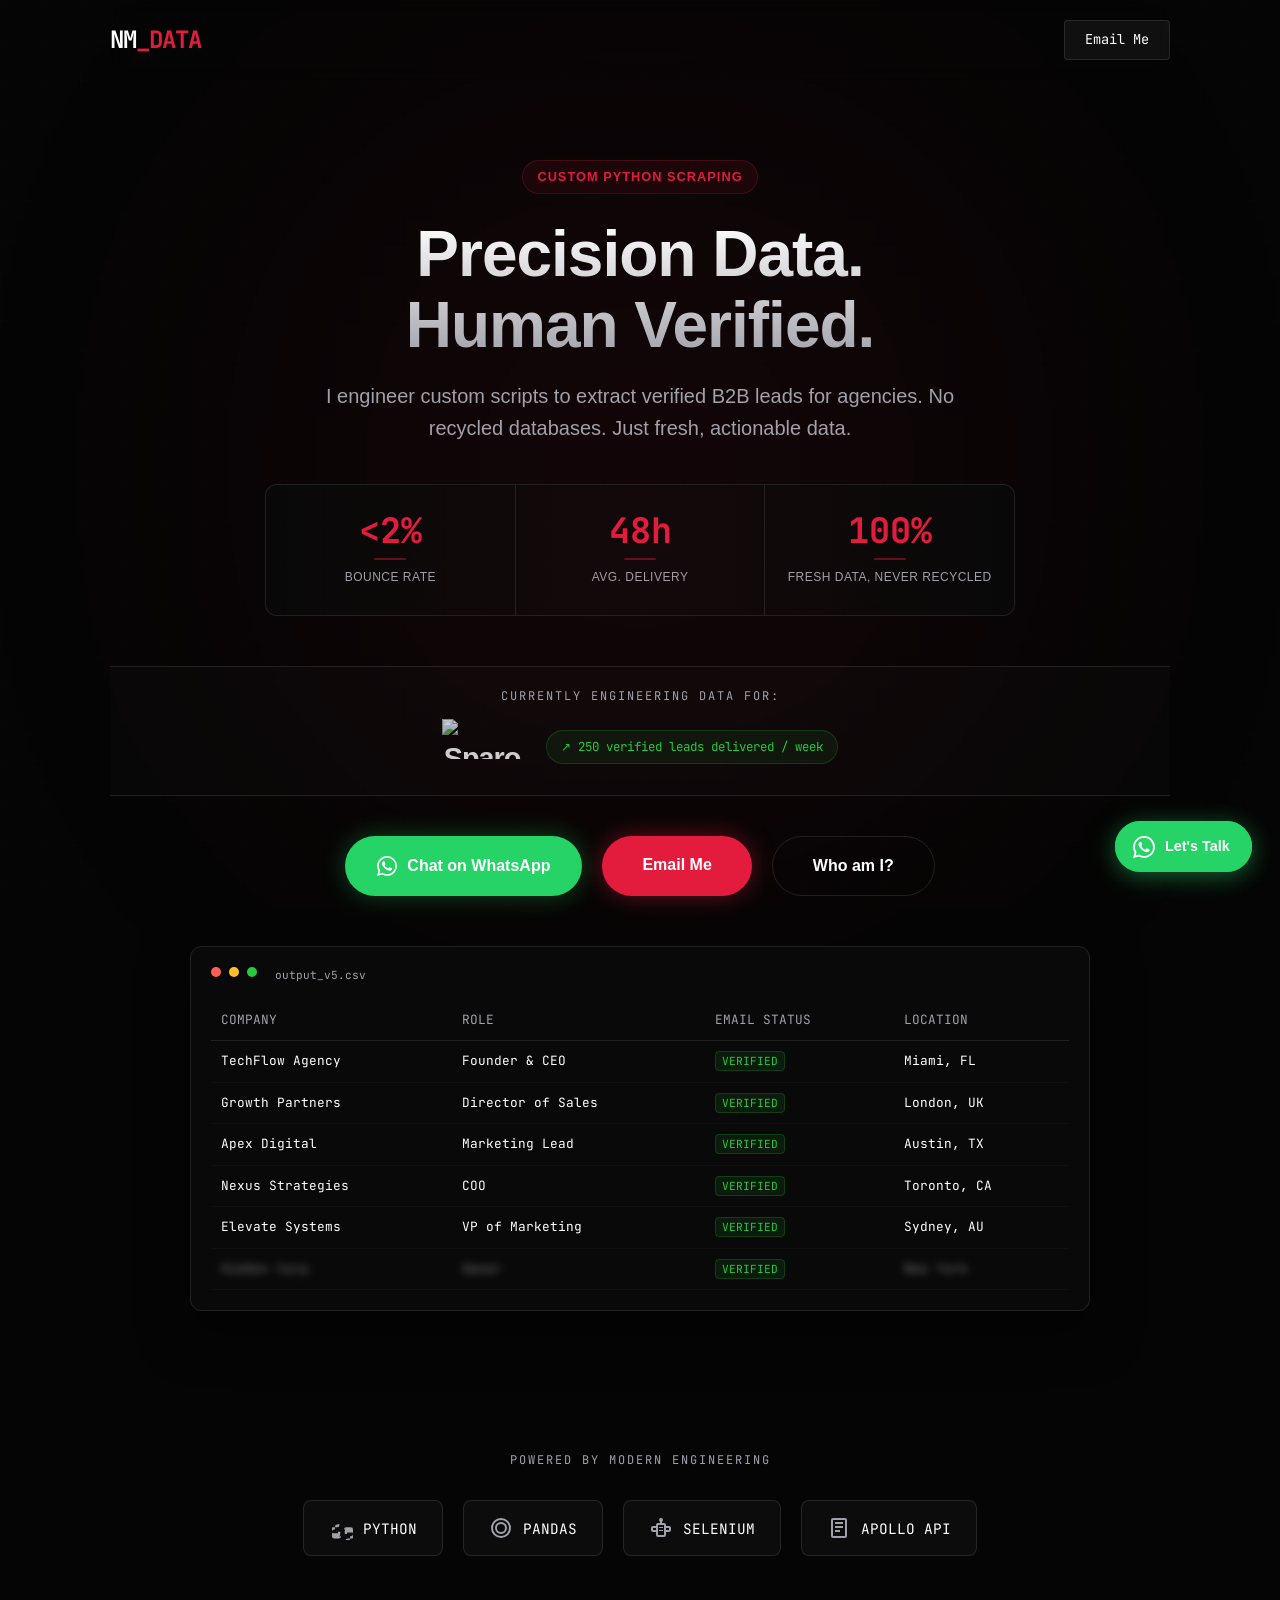
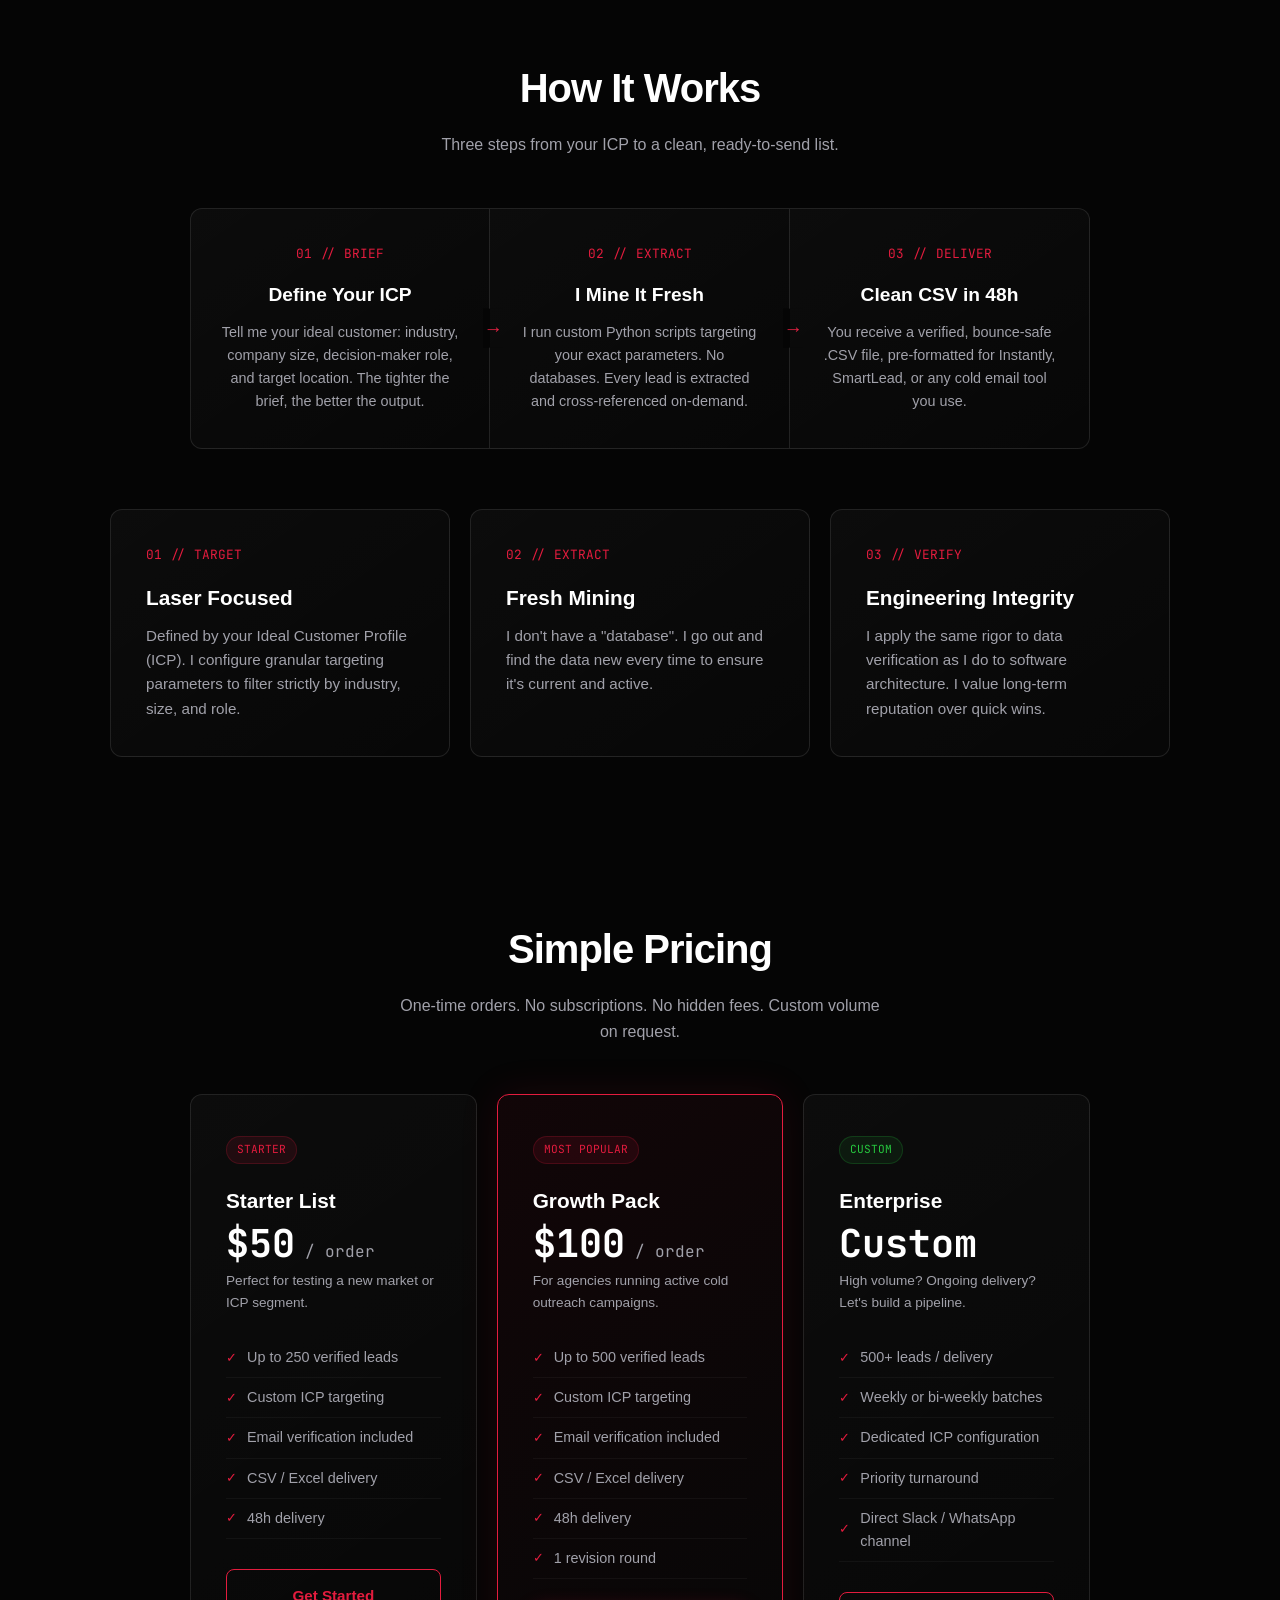
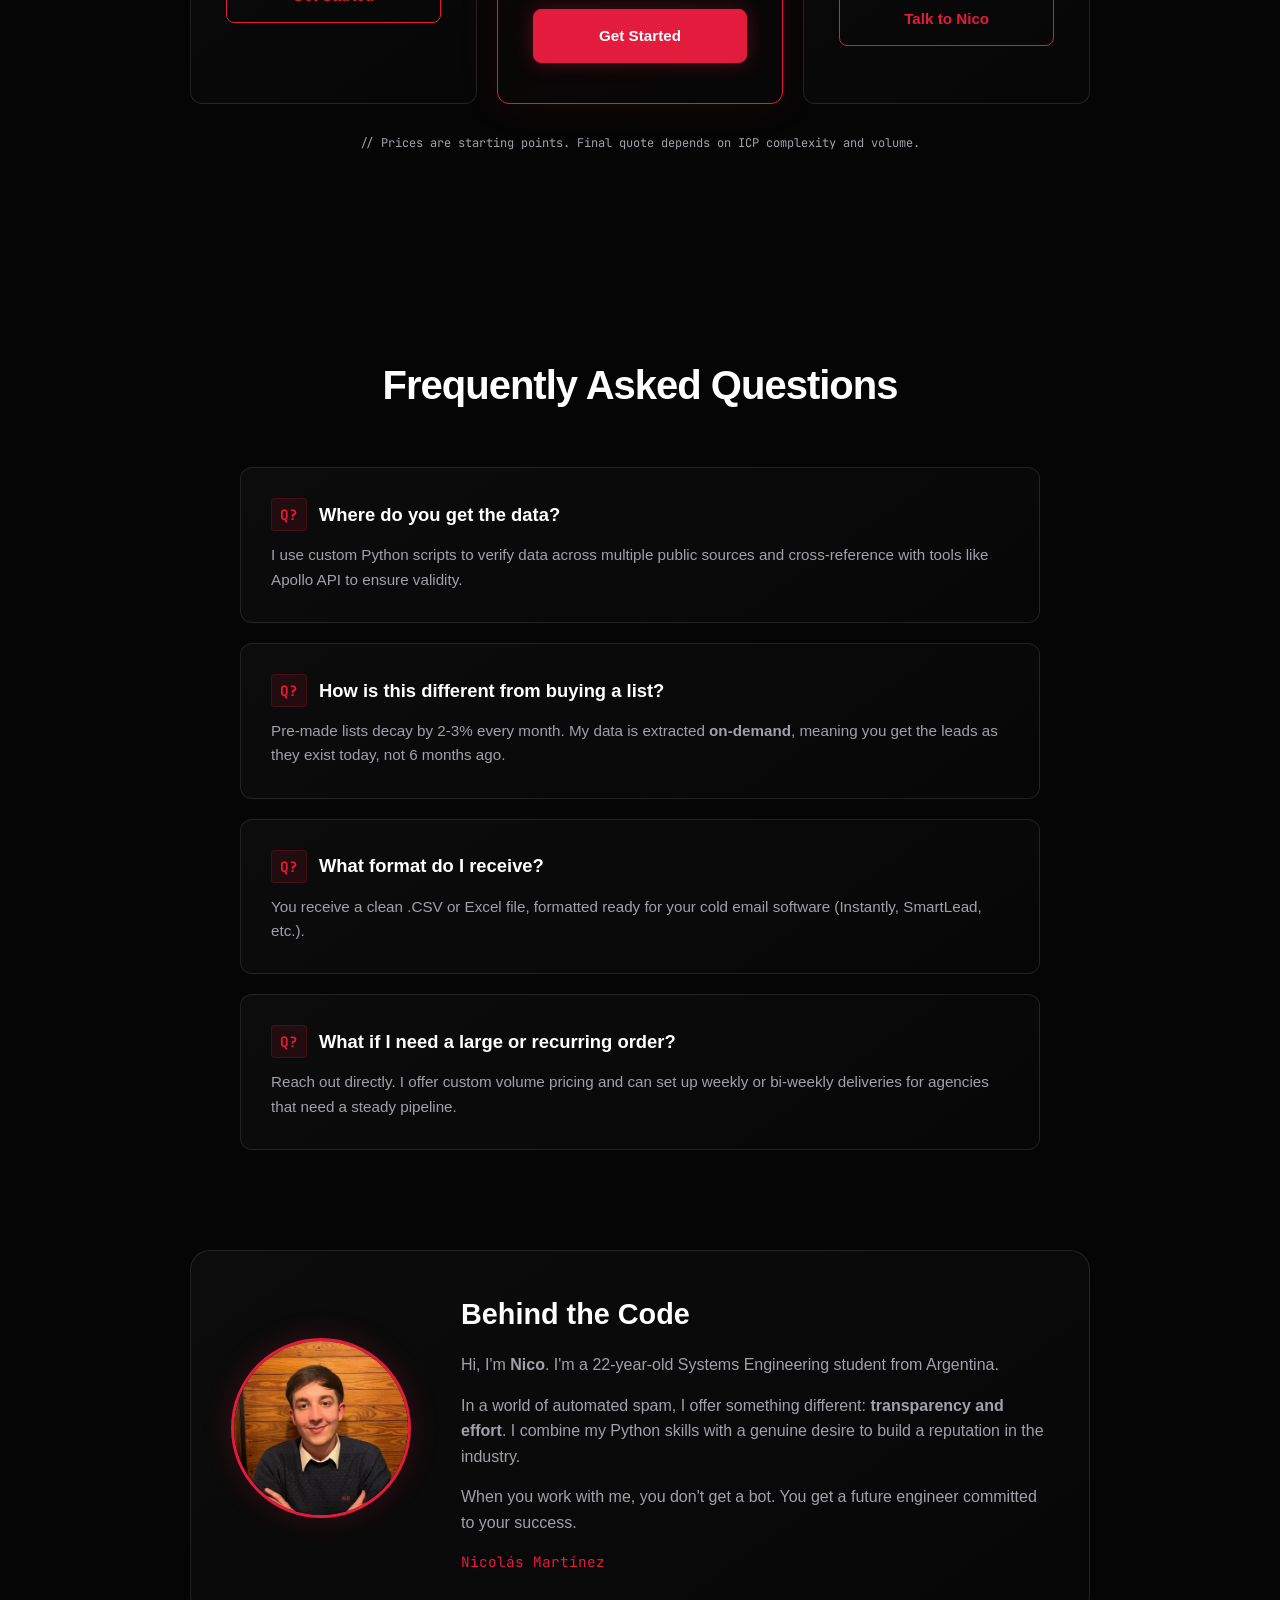
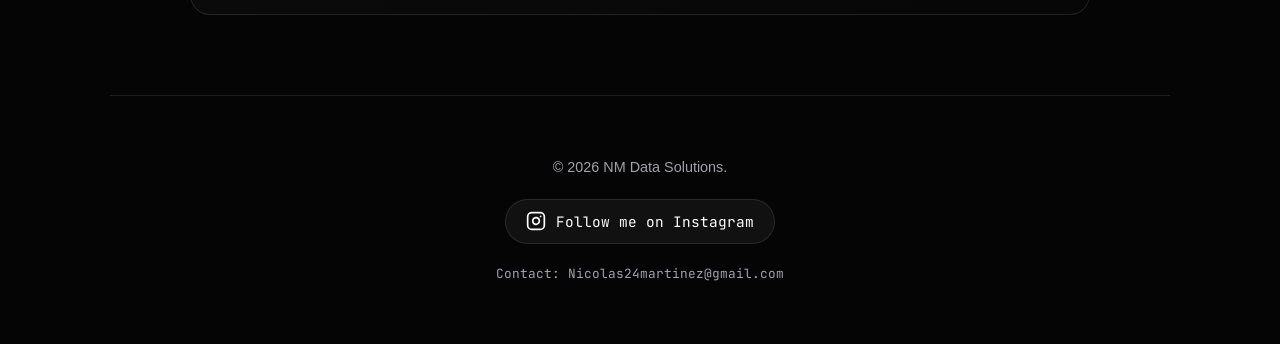
==== index.html @ 7e05f5e3 "Optimize performance, accessibility and SEO of landing page - Compress profile.jpg from 1.46MB to 34" ====
<!DOCTYPE html>
<html lang="en">
<head>
    <meta charset="UTF-8">
    <meta name="viewport" content="width=device-width, initial-scale=1.0">

    <script async src="https://www.googletagmanager.com/gtag/js?id=G-JQW5ZD2PF5"></script>
    <script>
      window.dataLayer = window.dataLayer || [];
      function gtag(){dataLayer.push(arguments);}
      gtag('js', new Date());
      gtag('config', 'G-JQW5ZD2PF5');
    </script>
    <title>NM Data Solutions | Intelligent B2B Lead Gen</title>
    <meta name="description" content="Custom B2B Lead Generation & Data Engineering. I build Python scrapers to deliver verified, high-quality leads for agencies.">
    
    <link rel="canonical" href="https://nmdataengineer.com/">

    <meta property="og:type" content="website">
    <meta property="og:url" content="https://nmdataengineer.com/">
    <meta property="og:title" content="NM Data Solutions | Intelligent B2B Lead Gen">
    <meta property="og:description" content="Stop buying recycled lists. Get fresh, human-verified data engineered for your specific ICP.">
    <meta property="og:image" content="https://nmdataengineer.com/profile.jpg">
    <meta property="og:image:width" content="400">
    <meta property="og:image:height" content="400">
    <meta property="og:image:alt" content="Nicolas Martinez, founder of NM Data Solutions">

    <meta property="twitter:card" content="summary_large_image">
    <meta property="twitter:url" content="https://nmdataengineer.com/">
    <meta property="twitter:title" content="NM Data Solutions | Intelligent B2B Lead Gen">
    <meta property="twitter:description" content="Custom Python scraping for verified B2B leads.">
    <meta property="twitter:image" content="https://nmdataengineer.com/profile.jpg">

    <style>
        @font-face {
            font-family: 'Outfit'; font-style: normal; font-weight: 300; font-display: swap;
            src: url('fonts/outfit-300.woff2') format('woff2');
        }
        @font-face {
            font-family: 'Outfit'; font-style: normal; font-weight: 400; font-display: swap;
            src: url('fonts/outfit-400.woff2') format('woff2');
        }
        @font-face {
            font-family: 'Outfit'; font-style: normal; font-weight: 700; font-display: swap;
            src: url('fonts/outfit-700.woff2') format('woff2');
        }
        @font-face {
            font-family: 'Outfit'; font-style: normal; font-weight: 800; font-display: swap;
            src: url('fonts/outfit-800.woff2') format('woff2');
        }
        @font-face {
            font-family: 'JetBrains Mono'; font-style: normal; font-weight: 400; font-display: swap;
            src: url('fonts/jetbrainsmono-400.woff2') format('woff2');
        }
        @font-face {
            font-family: 'JetBrains Mono'; font-style: normal; font-weight: 700; font-display: swap;
            src: url('fonts/jetbrainsmono-700.woff2') format('woff2');
        }
    </style>

    <link rel="icon" href="data:image/svg+xml,%3Csvg%20xmlns=%22http://www.w3.org/2000/svg%22%20viewBox=%220%200%20100%20100%22%3E%3Crect%20width=%22100%22%20height=%22100%22%20rx=%2220%22%20fill=%22%23050505%22%20stroke=%22%23e31c3e%22%20stroke-width=%224%22/%3E%3Ctext%20x=%2250%22%20y=%2250%22%20font-family=%22%27JetBrains%20Mono%27%22%20font-weight=%22bold%22%20font-size=%2245%22%20fill=%22%23ffffff%22%20text-anchor=%22middle%22%20dy=%22.3em%22%3EN%3Ctspan%20fill=%22%23e31c3e%22%3EM%3C/tspan%3E%3C/text%3E%3C/svg%3E">

    <script type="application/ld+json">
    {
      "@context": "https://schema.org",
      "@type": "ProfessionalService",
      "name": "NM Data Solutions",
      "url": "https://nmdataengineer.com/",
      "image": "https://nmdataengineer.com/profile.jpg",
      "description": "Custom B2B lead generation and data engineering. Python scrapers delivering verified, high-quality leads for agencies.",
      "email": "Nicolas24martinez@gmail.com",
      "founder": {
        "@type": "Person",
        "name": "Nicolás Martínez"
      },
      "areaServed": "Worldwide",
      "sameAs": [
        "https://instagram.com/nico.martinez24"
      ],
      "priceRange": "$50-$100"
    }
    </script>

    <style>
        :root {
            --bg-color: #050505;
            --card-bg: rgba(255, 255, 255, 0.03);
            --text-main: #ffffff;
            --text-muted: #a1a1aa;
            --accent: #e31c3e; 
            --accent-glow: rgba(227, 28, 62, 0.4);
            --border: rgba(255, 255, 255, 0.1);
        }

        html { scroll-behavior: smooth; }
        * { box-sizing: border-box; margin: 0; padding: 0; }

        /* ACCESSIBILITY — visible keyboard focus ring, matches accent color */
        a:focus-visible, button:focus-visible {
            outline: 2px solid var(--accent);
            outline-offset: 3px;
            border-radius: 4px;
        }

        body {
            font-family: 'Outfit', sans-serif;
            background-color: var(--bg-color);
            color: var(--text-main);
            line-height: 1.6;
            overflow-x: hidden;
        }

        body::before {
            content: ""; position: fixed; top: 0; left: 0; width: 100%; height: 100%;
            background-image: linear-gradient(var(--card-bg) 1px, transparent 1px), linear-gradient(90deg, var(--card-bg) 1px, transparent 1px);
            background-size: 40px 40px; z-index: -1; opacity: 0.3;
        }

        .container { max-width: 1100px; margin: 0 auto; padding: 0 20px; }

        /* HEADER */
        header {
            padding: 20px 0; display: flex; justify-content: space-between; align-items: center;
            backdrop-filter: blur(10px); position: sticky; top: 0; z-index: 100;
        }
        .logo { font-family: 'JetBrains Mono', monospace; font-weight: 700; font-size: 1.5rem; letter-spacing: -1px; }
        .logo span { color: var(--accent); }
        .btn-nav {
            font-family: 'JetBrains Mono', monospace; font-size: 0.85rem; color: var(--text-main);
            text-decoration: none; border: 1px solid var(--border); padding: 8px 20px; border-radius: 4px; transition: all 0.3s ease;
            background: rgba(255,255,255,0.05);
        }
        .btn-nav:hover { border-color: var(--accent); background: var(--accent); }

        /* HERO */
        .hero { padding: 80px 0 60px; text-align: center; position: relative; }
        .hero::after {
            content: ""; position: absolute; top: 30%; left: 50%; transform: translate(-50%, -50%);
            width: 500px; height: 500px; background: var(--accent); filter: blur(200px); opacity: 0.12; z-index: -1;
        }
        .badge {
            display: inline-block; background: rgba(227, 28, 62, 0.08); color: var(--accent);
            padding: 6px 14px; border-radius: 20px; font-size: 0.8rem; font-weight: 600; letter-spacing: 1px;
            margin-bottom: 25px; border: 1px solid rgba(227, 28, 62, 0.2);
        }
        h1 {
            font-size: 4rem; line-height: 1.1; font-weight: 700; margin-bottom: 20px; letter-spacing: -1px;
            color: #ffffff;
            background: linear-gradient(to bottom, #fff, #a1a1aa); background-clip: text; -webkit-background-clip: text; -webkit-text-fill-color: transparent;
        }
        h2 { font-size: 1.25rem; color: var(--text-muted); font-weight: 300; max-width: 650px; margin: 0 auto 40px; }
        .hero-buttons { display: flex; gap: 20px; justify-content: center; margin-bottom: 50px; flex-wrap: wrap; }
        .btn-primary {
            display: inline-block; background-color: var(--accent); color: white;
            padding: 16px 40px; border-radius: 50px; text-decoration: none; font-weight: 600;
            font-size: 1rem; transition: all 0.3s ease; box-shadow: 0 0 25px rgba(227, 28, 62, 0.4);
        }
        .btn-primary:hover { transform: translateY(-2px); box-shadow: 0 0 40px rgba(227, 28, 62, 0.6); }
        .btn-secondary {
            display: inline-block; background-color: transparent; color: var(--text-main);
            padding: 16px 40px; border-radius: 50px; text-decoration: none; font-weight: 600;
            font-size: 1rem; transition: all 0.3s ease; border: 1px solid var(--border);
        }
        .btn-secondary:hover { border-color: var(--text-main); background: rgba(255,255,255,0.05); }

        /* WHATSAPP BUTTON */
        .btn-whatsapp {
            display: inline-flex; align-items: center; gap: 10px;
            background-color: #25D366; color: white;
            padding: 16px 32px; border-radius: 50px; text-decoration: none; font-weight: 600;
            font-size: 1rem; transition: all 0.3s ease; box-shadow: 0 0 25px rgba(37, 211, 102, 0.3);
        }
        .btn-whatsapp:hover { transform: translateY(-2px); box-shadow: 0 0 40px rgba(37, 211, 102, 0.5); }
        .btn-whatsapp svg { width: 20px; height: 20px; fill: white; flex-shrink: 0; }

        /* STATS STRIP — ANIMATED */
        .stats-strip {
            display: flex; justify-content: center; gap: 0; margin: 0 auto 50px;
            max-width: 750px; background: rgba(10,10,10,0.8);
            border: 1px solid var(--border); border-radius: 12px; overflow: hidden;
            position: relative;
        }
        .stats-strip::before {
            content: ""; position: absolute; inset: 0;
            background: linear-gradient(90deg, transparent 0%, rgba(227,28,62,0.04) 50%, transparent 100%);
            animation: shimmer 3s ease-in-out infinite;
            pointer-events: none;
        }
        @keyframes shimmer {
            0%, 100% { opacity: 0; transform: translateX(-100%); }
            50% { opacity: 1; }
            100% { opacity: 0; transform: translateX(100%); }
        }
        .stat-item {
            flex: 1; padding: 28px 20px; text-align: center;
            border-right: 1px solid var(--border);
            transition: background 0.3s ease;
            cursor: default;
        }
        .stat-item:last-child { border-right: none; }
        .stat-item:hover { background: rgba(227,28,62,0.04); }
        .stat-number {
            font-family: 'JetBrains Mono', monospace; font-size: 2.2rem; font-weight: 700;
            color: var(--accent); display: block; line-height: 1;
            transition: transform 0.2s ease;
        }
        .stat-item:hover .stat-number {
            transform: scale(1.08);
        }
        .stat-bar {
            width: 32px; height: 2px; background: var(--accent);
            margin: 10px auto 8px; border-radius: 2px;
            opacity: 0.4; transition: all 0.3s ease;
        }
        .stat-item:hover .stat-bar { width: 48px; opacity: 1; }
        .stat-label {
            font-size: 0.75rem; color: var(--text-muted); 
            letter-spacing: 0.5px; display: block;
            text-transform: uppercase;
        }
        /* count-up animation class */
        .stat-number.counting { animation: pulse-num 0.1s ease; }
        @keyframes pulse-num {
            0% { transform: scale(1.05); }
            100% { transform: scale(1); }
        }

        /* TRUSTED BY */
        .trusted-by {
            margin-bottom: 40px; padding: 20px; border-top: 1px solid var(--border); border-bottom: 1px solid var(--border);
            background: rgba(255,255,255,0.01);
        }
        .trusted-label {
            font-family: 'JetBrains Mono', monospace; font-size: 0.75rem; color: var(--text-muted); 
            letter-spacing: 2px; text-transform: uppercase; display: block; margin-bottom: 12px;
        }
        .trusted-row { display: flex; align-items: center; justify-content: center; gap: 24px; flex-wrap: wrap; }
        .client-logo-link { text-decoration: none; display: inline-block; }
        .client-logo {
            font-family: 'Outfit', sans-serif; font-weight: 800; font-size: 1.8rem; letter-spacing: -1px;
            color: #fff; display: inline-flex; align-items: center; gap: 12px;
            opacity: 0.8; transition: all 0.3s;
        }
        .client-logo:hover { opacity: 1; transform: scale(1.05); }
        .sparo-img { height: 40px; width: auto; display: block; }

        /* CLIENT RESULT BADGE — NEW */
        .client-result {
            font-family: 'JetBrains Mono', monospace; font-size: 0.78rem;
            color: #27c93f; background: rgba(39, 201, 63, 0.08);
            border: 1px solid rgba(39, 201, 63, 0.2); padding: 6px 14px; border-radius: 20px;
        }

        /* EMAIL HELPER */
        .contact-info {
            font-family: 'JetBrains Mono', monospace; font-size: 0.85rem; color: var(--text-muted);
            margin-top: 20px; padding: 10px; background: rgba(255,255,255,0.05); border-radius: 4px; display: inline-block;
        }
        .contact-info span { color: var(--text-main); }

        /* DATA PREVIEW TABLE */
        .data-preview {
            margin: 0 auto; background: rgba(10, 10, 10, 0.8); border: 1px solid var(--border);
            border-radius: 12px; padding: 20px; max-width: 900px; box-shadow: 0 20px 50px rgba(0,0,0,0.5);
        }
        .data-preview-header { display: flex; gap: 8px; margin-bottom: 15px; }
        .dot { width: 10px; height: 10px; border-radius: 50%; background: var(--border); }
        .dot.red { background: #ff5f56; } .dot.yellow { background: #ffbd2e; } .dot.green { background: #27c93f; }
        .data-table { width: 100%; border-collapse: collapse; font-family: 'JetBrains Mono', monospace; font-size: 0.8rem; text-align: left; }
        .data-table th { color: var(--text-muted); padding: 10px; border-bottom: 1px solid var(--border); font-weight: normal; }
        .data-table td { color: var(--text-main); padding: 10px; border-bottom: 1px solid rgba(255,255,255,0.03); }
        .blur-text { filter: blur(4px); opacity: 0.5; user-select: none; }
        .tag { padding: 2px 6px; border-radius: 4px; font-size: 0.7rem; }
        .tag.verified { background: rgba(39, 201, 63, 0.1); color: #27c93f; border: 1px solid rgba(39, 201, 63, 0.2); }

        /* TECH STACK */
        .tech-section { margin-top: 80px; text-align: center; }
        .tech-grid { display: flex; justify-content: center; gap: 20px; flex-wrap: wrap; margin-top: 30px; }
        .tech-card {
            background: var(--card-bg); border: 1px solid var(--border); padding: 15px 25px;
            border-radius: 8px; display: flex; align-items: center; gap: 10px;
            font-family: 'JetBrains Mono', monospace; font-size: 0.9rem; color: var(--text-main);
            transition: all 0.3s ease;
        }
        .tech-card:hover { border-color: var(--accent); transform: translateY(-3px); }
        .tech-icon { width: 24px; height: 24px; fill: var(--text-muted); }
        .tech-card:hover .tech-icon { fill: var(--accent); }

        /* HOW IT WORKS — NEW */
        .how-section { padding: 100px 0 0; text-align: center; }
        .section-title {
            font-size: 2.5rem; font-weight: 700; letter-spacing: -1px;
            margin-bottom: 12px; color: var(--text-main);
        }
        .section-subtitle {
            font-size: 1rem; color: var(--text-muted); margin-bottom: 50px;
            font-weight: 300; max-width: 500px; margin-left: auto; margin-right: auto;
        }
        .how-grid {
            display: grid; grid-template-columns: repeat(auto-fit, minmax(250px, 1fr));
            gap: 0; position: relative; max-width: 900px; margin: 0 auto;
        }
        .how-step {
            background: linear-gradient(145deg, rgba(255,255,255,0.03) 0%, rgba(255,255,255,0.01) 100%);
            padding: 35px 30px; border: 1px solid var(--border); position: relative;
            transition: all 0.3s ease;
        }
        .how-step:first-child { border-radius: 12px 0 0 12px; }
        .how-step:last-child { border-radius: 0 12px 12px 0; }
        .how-step:not(:first-child) { border-left: none; }
        .how-step:hover { background: rgba(255,255,255,0.04); border-color: var(--accent); z-index: 1; }
        .how-step:hover + .how-step { border-left: 1px solid var(--border); }
        .how-number {
            font-family: 'JetBrains Mono', monospace; color: var(--accent);
            font-size: 0.8rem; margin-bottom: 16px; display: block;
        }
        .how-step h3 { font-size: 1.2rem; margin-bottom: 10px; color: #fff; }
        .how-step p { color: var(--text-muted); font-size: 0.9rem; }
        .arrow-connector {
            position: absolute; right: -14px; top: 50%; transform: translateY(-50%);
            font-family: 'JetBrains Mono', monospace; color: var(--accent);
            font-size: 1.2rem; z-index: 2; background: var(--bg-color); padding: 4px;
        }

        /* FEATURES CARD */
        .features { padding: 60px 0; display: grid; grid-template-columns: repeat(auto-fit, minmax(300px, 1fr)); gap: 20px; }
        .card {
            background: linear-gradient(145deg, rgba(255,255,255,0.03) 0%, rgba(255,255,255,0.01) 100%);
            padding: 35px; border-radius: 12px; border: 1px solid var(--border);
            transition: all 0.3s ease;
        }
        .card:hover { transform: translateY(-5px); border-color: var(--accent); background: rgba(255,255,255,0.04); }
        .card h3 { font-size: 1.3rem; margin-bottom: 10px; font-family: 'Outfit', sans-serif; color: #fff; }
        .card p { color: var(--text-muted); font-size: 0.95rem; }
        .number { font-family: 'JetBrains Mono', monospace; color: var(--accent); font-size: 0.8rem; margin-bottom: 15px; display: block; }

        /* PRICING SECTION — NEW */
        .pricing-section { padding: 100px 0; text-align: center; }
        .pricing-grid {
            display: grid; grid-template-columns: repeat(auto-fit, minmax(280px, 1fr));
            gap: 20px; max-width: 900px; margin: 50px auto 0;
        }
        .pricing-card {
            background: linear-gradient(145deg, rgba(255,255,255,0.03) 0%, rgba(255,255,255,0.01) 100%);
            padding: 40px 35px; border-radius: 12px; border: 1px solid var(--border);
            transition: all 0.3s ease; text-align: left; position: relative;
        }
        .pricing-card:hover { transform: translateY(-5px); background: rgba(255,255,255,0.04); }
        .pricing-card.featured {
            border-color: var(--accent); background: linear-gradient(145deg, rgba(227,28,62,0.06) 0%, rgba(255,255,255,0.01) 100%);
            box-shadow: 0 0 40px rgba(227, 28, 62, 0.1);
        }
        .pricing-tag {
            font-family: 'JetBrains Mono', monospace; font-size: 0.7rem; color: var(--accent);
            background: rgba(227,28,62,0.1); border: 1px solid rgba(227,28,62,0.2);
            padding: 4px 10px; border-radius: 20px; display: inline-block; margin-bottom: 20px;
        }
        .pricing-tag.green-tag {
            color: #27c93f; background: rgba(39,201,63,0.08); border-color: rgba(39,201,63,0.2);
        }
        .pricing-name { font-size: 1.3rem; font-weight: 700; color: #fff; margin-bottom: 8px; }
        .pricing-price {
            font-family: 'JetBrains Mono', monospace; font-size: 2.4rem; font-weight: 700;
            color: #fff; line-height: 1; margin-bottom: 6px;
        }
        .pricing-price span { font-size: 1rem; color: var(--text-muted); font-weight: 400; }
        .pricing-desc { color: var(--text-muted); font-size: 0.85rem; margin-bottom: 25px; }
        .pricing-features { list-style: none; padding: 0; margin-bottom: 30px; }
        .pricing-features li {
            color: var(--text-muted); font-size: 0.9rem; padding: 8px 0;
            border-bottom: 1px solid rgba(255,255,255,0.04);
            display: flex; align-items: center; gap: 10px;
        }
        .pricing-features li::before {
            content: "✓"; color: var(--accent); font-family: 'JetBrains Mono', monospace;
            font-size: 0.8rem; flex-shrink: 0;
        }
        .pricing-cta {
            display: block; text-align: center; padding: 14px; border-radius: 8px;
            text-decoration: none; font-weight: 600; font-size: 0.95rem; transition: all 0.3s ease;
            border: 1px solid var(--accent); color: var(--accent);
        }
        .pricing-cta:hover { background: var(--accent); color: white; }
        .pricing-cta.featured-cta {
            background: var(--accent); color: white; border-color: var(--accent);
            box-shadow: 0 0 20px rgba(227,28,62,0.3);
        }
        .pricing-cta.featured-cta:hover { box-shadow: 0 0 35px rgba(227,28,62,0.5); transform: translateY(-1px); }
        .pricing-note {
            font-family: 'JetBrains Mono', monospace; font-size: 0.75rem; color: var(--text-muted);
            margin-top: 30px; text-align: center;
        }

        /* FAQ SECTION */
        .faq-section { margin: 100px auto; padding: 0 20px; }
        .faq-header { 
            text-align: center; margin-bottom: 50px; color: var(--text-main); 
            font-size: 2.5rem; font-weight: 700; letter-spacing: -1px; 
        }
        .faq-grid { display: grid; gap: 20px; max-width: 800px; margin: 0 auto; }
        .faq-card {
            background: linear-gradient(145deg, rgba(255,255,255,0.03) 0%, rgba(255,255,255,0.01) 100%);
            border: 1px solid var(--border); border-radius: 12px; padding: 30px; transition: all 0.3s ease;
        }
        .faq-card:hover { border-color: var(--accent); background: rgba(255,255,255,0.04); transform: translateY(-3px); }
        .faq-question {
            font-family: 'Outfit', sans-serif; color: #fff; font-size: 1.15rem; font-weight: 700; margin-bottom: 12px; display: flex; align-items: center; gap: 12px;
        }
        .faq-icon {
            font-family: 'JetBrains Mono', monospace; color: var(--accent); font-size: 0.9rem;
            background: rgba(227, 28, 62, 0.1); padding: 4px 8px; border-radius: 4px; border: 1px solid rgba(227, 28, 62, 0.2);
        }
        .faq-answer { color: var(--text-muted); font-size: 0.95rem; line-height: 1.6; margin-left: 0; }

        /* ABOUT SECTION */
        .about-section {
            margin: 80px auto; max-width: 900px; display: flex; align-items: center; gap: 50px;
            background: linear-gradient(145deg, rgba(255,255,255,0.03) 0%, rgba(255,255,255,0.01) 100%);
            border: 1px solid var(--border); padding: 40px; border-radius: 20px;
        }
        .profile-img { 
            width: 180px; height: 180px; border-radius: 50%; object-fit: cover; 
            border: 3px solid var(--accent); box-shadow: 0 0 30px rgba(227, 28, 62, 0.2);
            flex-shrink: 0;
        }
        .about-text h3 { font-size: 1.8rem; margin-bottom: 15px; }
        .about-text p { color: var(--text-muted); margin-bottom: 15px; font-size: 1rem; }
        .signature { font-family: 'JetBrains Mono', monospace; color: var(--accent); margin-top: 10px; display: block; font-size: 0.9rem; }

        /* FOOTER */
        footer { text-align: center; padding: 60px 0; border-top: 1px solid var(--border); color: var(--text-muted); font-size: 0.9rem; }
        .social-links { margin-top: 20px; display: flex; justify-content: center; gap: 20px; align-items: center; flex-wrap: wrap; }
        .social-icon { 
            color: var(--text-main); background: rgba(255,255,255,0.05); padding: 10px 20px; border-radius: 30px;
            transition: all 0.3s ease; display: flex; align-items: center; text-decoration: none; 
            font-family: 'JetBrains Mono', monospace; font-size: 0.9rem; border: 1px solid var(--border);
        }
        .social-icon svg { width: 20px; height: 20px; margin-right: 10px; stroke: currentColor; fill: none; }
        .social-icon:hover { border-color: var(--accent); color: var(--accent); transform: translateY(-3px); }

        @media (max-width: 768px) {
            h1 { font-size: 2.8rem; }
            .about-section { flex-direction: column; text-align: center; }
            .data-preview { overflow-x: scroll; }
            .how-step { border-radius: 0 !important; }
            .how-step:not(:first-child) { border-left: 1px solid var(--border); border-top: none; }
            .how-grid { grid-template-columns: 1fr; }
            .how-step:first-child { border-radius: 12px 12px 0 0 !important; }
            .how-step:last-child { border-radius: 0 0 12px 12px !important; }
            .stats-strip { flex-direction: column; }
            .stat-item { border-right: none; border-bottom: 1px solid var(--border); }
            .stat-item:last-child { border-bottom: none; }
            .arrow-connector { display: none; }
        }

        /* FLOATING WHATSAPP BUTTON */
        .wa-float {
            position: fixed; bottom: 28px; right: 28px; z-index: 999;
            display: flex; align-items: center; gap: 10px;
            background: #25D366; color: white;
            padding: 14px 22px 14px 18px; border-radius: 50px;
            text-decoration: none; font-family: 'Outfit', sans-serif;
            font-weight: 600; font-size: 0.9rem;
            box-shadow: 0 4px 24px rgba(37, 211, 102, 0.45);
            transition: all 0.3s ease;
            animation: wa-pop-in 0.5s cubic-bezier(0.175, 0.885, 0.32, 1.275) 1.2s both;
        }
        .wa-float:hover {
            transform: translateY(-3px) scale(1.04);
            box-shadow: 0 8px 36px rgba(37, 211, 102, 0.6);
        }
        .wa-float svg { width: 22px; height: 22px; fill: white; flex-shrink: 0; }
        .wa-float-label { white-space: nowrap; }
        @keyframes wa-pop-in {
            0%   { opacity: 0; transform: scale(0.5) translateY(20px); }
            100% { opacity: 1; transform: scale(1) translateY(0); }
        }
        /* pulse ring around the button */
        .wa-float::after {
            content: ""; position: absolute; inset: 0;
            border-radius: 50px; border: 2px solid #25D366;
            animation: wa-ring 2.5s ease-out 2s infinite;
            pointer-events: none;
        }
        @keyframes wa-ring {
            0%   { opacity: 0.7; transform: scale(1); }
            100% { opacity: 0;   transform: scale(1.35); }
        }
        @media (max-width: 480px) {
            .wa-float { padding: 14px; border-radius: 50%; }
            .wa-float-label { display: none; }
            .wa-float::after { border-radius: 50%; }
        }

        /* FADE-IN ON SCROLL */
        .fade-in {
            opacity: 0;
            transform: translateY(32px);
            transition: opacity 0.65s ease, transform 0.65s ease;
        }
        .fade-in.visible {
            opacity: 1;
            transform: translateY(0);
        }
        /* staggered children inside a fade-in parent */
        .fade-in-children > * {
            opacity: 0;
            transform: translateY(24px);
            transition: opacity 0.5s ease, transform 0.5s ease;
        }
        .fade-in-children.visible > *:nth-child(1) { opacity: 1; transform: translateY(0); transition-delay: 0s; }
        .fade-in-children.visible > *:nth-child(2) { opacity: 1; transform: translateY(0); transition-delay: 0.12s; }
        .fade-in-children.visible > *:nth-child(3) { opacity: 1; transform: translateY(0); transition-delay: 0.24s; }
        .fade-in-children.visible > *:nth-child(4) { opacity: 1; transform: translateY(0); transition-delay: 0.36s; }
    </style>
</head>
<body>

    <div class="container">
        <header>
            <div class="logo">NM<span>_DATA</span></div>
            <a href="mailto:Nicolas24martinez@gmail.com" class="btn-nav">Email Me</a>
        </header>

        <main>
        <section class="hero">
            <span class="badge">CUSTOM PYTHON SCRAPING</span>
            <h1>Precision Data.<br>Human Verified.</h1>
            <h2>I engineer custom scripts to extract verified B2B leads for agencies. No recycled databases. Just fresh, actionable data.</h2>
            
            <!-- STATS STRIP — ANIMATED -->
            <div class="stats-strip" id="statsStrip">
                <div class="stat-item">
                    <span class="stat-number" data-target="2" data-prefix="&lt;" data-suffix="%" data-decimals="0">&lt; 2%</span>
                    <div class="stat-bar"></div>
                    <span class="stat-label">Bounce Rate</span>
                </div>
                <div class="stat-item">
                    <span class="stat-number" data-target="48" data-suffix="h" data-decimals="0">48h</span>
                    <div class="stat-bar"></div>
                    <span class="stat-label">Avg. Delivery</span>
                </div>
                <div class="stat-item">
                    <span class="stat-number" data-target="100" data-suffix="%" data-decimals="0">100%</span>
                    <div class="stat-bar"></div>
                    <span class="stat-label">Fresh Data, Never Recycled</span>
                </div>
            </div>

            <div class="trusted-by">
                <span class="trusted-label">Currently Engineering Data For:</span>
                <div class="trusted-row">
                    <a href="https://www.sparomarketing.com/" target="_blank" class="client-logo-link">
                        <div class="client-logo">
                            <img src="sparo-logo.png" alt="Sparo Marketing logo" class="sparo-img" width="300" height="150">
                        </div>
                    </a>
                    <!-- CLIENT RESULT BADGE — NEW -->
                    <span class="client-result">↗ 250 verified leads delivered / week</span>
                </div>
            </div>

            <div class="hero-buttons">
                <!-- PRIMARY CTA: WhatsApp (instant response, no friction) -->
                <a href="https://wa.me/5492612513316?text=Hi%20Nico!%20I'm%20interested%20in%20your%20B2B%20lead%20gen%20service." 
                   target="_blank" class="btn-whatsapp">
                    <svg xmlns="http://www.w3.org/2000/svg" viewBox="0 0 24 24">
                        <path d="M17.472 14.382c-.297-.149-1.758-.867-2.03-.967-.273-.099-.471-.148-.67.15-.197.297-.767.966-.94 1.164-.173.199-.347.223-.644.075-.297-.15-1.255-.463-2.39-1.475-.883-.788-1.48-1.761-1.653-2.059-.173-.297-.018-.458.13-.606.134-.133.298-.347.446-.52.149-.174.198-.298.298-.497.099-.198.05-.371-.025-.52-.075-.149-.669-1.612-.916-2.207-.242-.579-.487-.5-.669-.51-.173-.008-.371-.01-.57-.01-.198 0-.52.074-.792.372-.272.297-1.04 1.016-1.04 2.479 0 1.462 1.065 2.875 1.213 3.074.149.198 2.096 3.2 5.077 4.487.709.306 1.262.489 1.694.625.712.227 1.36.195 1.871.118.571-.085 1.758-.719 2.006-1.413.248-.694.248-1.289.173-1.413-.074-.124-.272-.198-.57-.347m-5.421 7.403h-.004a9.87 9.87 0 01-5.031-1.378l-.361-.214-3.741.982.998-3.648-.235-.374a9.86 9.86 0 01-1.51-5.26c.001-5.45 4.436-9.884 9.888-9.884 2.64 0 5.122 1.03 6.988 2.898a9.825 9.825 0 012.893 6.994c-.003 5.45-4.437 9.884-9.885 9.884m8.413-18.297A11.815 11.815 0 0012.05 0C5.495 0 .16 5.335.157 11.892c0 2.096.547 4.142 1.588 5.945L.057 24l6.305-1.654a11.882 11.882 0 005.683 1.448h.005c6.554 0 11.89-5.335 11.893-11.893a11.821 11.821 0 00-3.48-8.413z"/>
                    </svg>
                    Chat on WhatsApp
                </a>
                <a href="mailto:Nicolas24martinez@gmail.com" class="btn-primary">Email Me</a>
                <a href="#about" class="btn-secondary">Who am I?</a>
            </div>

            <div class="data-preview">
                <div class="data-preview-header">
                    <div class="dot red"></div><div class="dot yellow"></div><div class="dot green"></div>
                    <span style="font-family: 'JetBrains Mono'; font-size: 0.7rem; color: var(--text-muted); margin-left: 10px;">output_v5.csv</span>
                </div>
                <table class="data-table">
                    <thead>
                        <tr>
                            <th>COMPANY</th>
                            <th>ROLE</th>
                            <th>EMAIL STATUS</th>
                            <th>LOCATION</th>
                        </tr>
                    </thead>
                    <tbody>
                        <tr>
                            <td>TechFlow Agency</td>
                            <td>Founder & CEO</td>
                            <td><span class="tag verified">VERIFIED</span></td>
                            <td>Miami, FL</td>
                        </tr>
                        <tr>
                            <td>Growth Partners</td>
                            <td>Director of Sales</td>
                            <td><span class="tag verified">VERIFIED</span></td>
                            <td>London, UK</td>
                        </tr>
                        <tr>
                            <td>Apex Digital</td>
                            <td>Marketing Lead</td>
                            <td><span class="tag verified">VERIFIED</span></td>
                            <td>Austin, TX</td>
                        </tr>
                        <tr>
                            <td>Nexus Strategies</td>
                            <td>COO</td>
                            <td><span class="tag verified">VERIFIED</span></td>
                            <td>Toronto, CA</td>
                        </tr>
                        <tr>
                            <td>Elevate Systems</td>
                            <td>VP of Marketing</td>
                            <td><span class="tag verified">VERIFIED</span></td>
                            <td>Sydney, AU</td>
                        </tr>
                        <tr>
                            <td class="blur-text">Hidden Corp</td>
                            <td class="blur-text">Owner</td>
                            <td><span class="tag verified">VERIFIED</span></td>
                            <td class="blur-text">New York</td>
                        </tr>
                    </tbody>
                </table>
            </div>
        </section>

        <div class="tech-section fade-in">
            <span class="trusted-label" style="margin-bottom: 20px;">POWERED BY MODERN ENGINEERING</span>
            <div class="tech-grid fade-in-children">
                <div class="tech-card">
                    <svg class="tech-icon" viewBox="0 0 24 24"><path d="M12,20.25a2.25,2.25 0 0,1 -2.25,2.25h-4.5a2.25,2.25 0 0,1 -2.25,-2.25v-4.5a2.25,2.25 0 0,1 2.25,-2.25h0.75v-2.25a3,3 0 0,1 3,-3h1.5v0.75a2.25,2.25 0 0,1 -2.25,2.25h-4.5a0.75,0.75 0 0,0 -0.75,0.75v4.5a0.75,0.75 0 0,0 0.75,0.75h4.5a0.75,0.75 0 0,0 0.75,-0.75v-0.75h2.25v2.25a3,3 0 0,1 -3,3h-1.5zM15,13.5a2.25,2.25 0 0,1 2.25,-2.25h4.5a2.25,2.25 0 0,1 2.25,2.25v4.5a2.25,2.25 0 0,1 -2.25,2.25h-0.75v2.25a3,3 0 0,1 -3,3h-1.5v-0.75a2.25,2.25 0 0,1 2.25,-2.25h4.5a0.75,0.75 0 0,0 0.75,-0.75v-4.5a0.75,0.75 0 0,0 -0.75,-0.75h-4.5a0.75,0.75 0 0,0 -0.75,0.75v0.75h-2.25v-2.25a3,3 0 0,1 3,-3h1.5z"/></svg>
                    PYTHON
                </div>
                <div class="tech-card">
                    <svg class="tech-icon" viewBox="0 0 24 24"><path d="M12,2A10,10 0 0,0 2,12A10,10 0 0,0 12,22A10,10 0 0,0 22,12A10,10 0 0,0 12,2M12,4A8,8 0 0,1 20,12A8,8 0 0,1 12,20A8,8 0 0,1 4,12A8,8 0 0,1 12,4M12,6A6,6 0 0,0 6,12A6,6 0 0,0 12,18A6,6 0 0,0 18,12A6,6 0 0,0 12,6M12,8A4,4 0 0,1 16,12A4,4 0 0,1 12,16A4,4 0 0,1 8,12A4,4 0 0,1 12,8Z"/></svg>
                    PANDAS
                </div>
                <div class="tech-card">
                    <svg class="tech-icon" viewBox="0 0 24 24"><path d="M12,2A2,2 0 0,1 14,4C14,4.74 13.6,5.39 13,5.73V7H15A2,2 0 0,1 17,9V10H20A2,2 0 0,1 22,12V14A2,2 0 0,1 20,16H17V19A2,2 0 0,1 15,21H9A2,2 0 0,1 7,19V16H4A2,2 0 0,1 2,14V12A2,2 0 0,1 4,10H7V9A2,2 0 0,1 9,7H11V5.73C10.4,5.39 10,4.74 10,4A2,2 0 0,1 12,2M9,9V19H15V9H9M4,12V14H7V12H4M17,12V14H20V12H17M10,11H14V12H10V11M10,14H14V15H10V14Z"/></svg>
                    SELENIUM
                </div>
                <div class="tech-card">
                    <svg class="tech-icon" viewBox="0 0 24 24"><path d="M6,2H18A2,2 0 0,1 20,4V20A2,2 0 0,1 18,22H6A2,2 0 0,1 4,20V4A2,2 0 0,1 6,2M6,4V20H18V4H6M8,6H16V8H8V6M8,10H16V12H8V10M8,14H13V16H8V14Z"/></svg>
                    APOLLO API
                </div>
            </div>
        </div>

        <!-- HOW IT WORKS — NEW SECTION -->
        <div class="how-section fade-in">
            <h2 class="section-title">How It Works</h2>
            <p class="section-subtitle">Three steps from your ICP to a clean, ready-to-send list.</p>
            <div class="how-grid fade-in-children">
                <div class="how-step">
                    <span class="how-number">01 // BRIEF</span>
                    <h3>Define Your ICP</h3>
                    <p>Tell me your ideal customer: industry, company size, decision-maker role, and target location. The tighter the brief, the better the output.</p>
                    <span class="arrow-connector">→</span>
                </div>
                <div class="how-step">
                    <span class="how-number">02 // EXTRACT</span>
                    <h3>I Mine It Fresh</h3>
                    <p>I run custom Python scripts targeting your exact parameters. No databases. Every lead is extracted and cross-referenced on-demand.</p>
                    <span class="arrow-connector">→</span>
                </div>
                <div class="how-step">
                    <span class="how-number">03 // DELIVER</span>
                    <h3>Clean CSV in 48h</h3>
                    <p>You receive a verified, bounce-safe .CSV file, pre-formatted for Instantly, SmartLead, or any cold email tool you use.</p>
                </div>
            </div>
        </div>

        <div class="features fade-in-children">
            <div class="card">
                <span class="number">01 // TARGET</span>
                <h3>Laser Focused</h3>
                <p>Defined by your Ideal Customer Profile (ICP). I configure granular targeting parameters to filter strictly by industry, size, and role.</p>
            </div>
            <div class="card">
                <span class="number">02 // EXTRACT</span>
                <h3>Fresh Mining</h3>
                <p>I don't have a "database". I go out and find the data new every time to ensure it's current and active.</p>
            </div>
            <div class="card">
                <span class="number">03 // VERIFY</span>
                <h3>Engineering Integrity</h3>
                <p>I apply the same rigor to data verification as I do to software architecture. I value long-term reputation over quick wins.</p>
            </div>
        </div>

        <!-- PRICING SECTION — NEW -->
        <div class="pricing-section fade-in">
            <h2 class="section-title">Simple Pricing</h2>
            <p class="section-subtitle">One-time orders. No subscriptions. No hidden fees. Custom volume on request.</p>
            <div class="pricing-grid fade-in-children">
                <div class="pricing-card">
                    <span class="pricing-tag">STARTER</span>
                    <div class="pricing-name">Starter List</div>
                    <div class="pricing-price">$50<span> / order</span></div>
                    <div class="pricing-desc">Perfect for testing a new market or ICP segment.</div>
                    <ul class="pricing-features">
                        <li>Up to 250 verified leads</li>
                        <li>Custom ICP targeting</li>
                        <li>Email verification included</li>
                        <li>CSV / Excel delivery</li>
                        <li>48h delivery</li>
                    </ul>
                    <a href="mailto:Nicolas24martinez@gmail.com?subject=Starter%20List%20Order" class="pricing-cta">Get Started</a>
                </div>
                <div class="pricing-card featured">
                    <span class="pricing-tag">MOST POPULAR</span>
                    <div class="pricing-name">Growth Pack</div>
                    <div class="pricing-price">$100<span> / order</span></div>
                    <div class="pricing-desc">For agencies running active cold outreach campaigns.</div>
                    <ul class="pricing-features">
                        <li>Up to 500 verified leads</li>
                        <li>Custom ICP targeting</li>
                        <li>Email verification included</li>
                        <li>CSV / Excel delivery</li>
                        <li>48h delivery</li>
                        <li>1 revision round</li>
                    </ul>
                    <a href="mailto:Nicolas24martinez@gmail.com?subject=Growth%20Pack%20Order" class="pricing-cta featured-cta">Get Started</a>
                </div>
                <div class="pricing-card">
                    <span class="pricing-tag green-tag">CUSTOM</span>
                    <div class="pricing-name">Enterprise</div>
                    <div class="pricing-price">Custom</div>
                    <div class="pricing-desc">High volume? Ongoing delivery? Let's build a pipeline.</div>
                    <ul class="pricing-features">
                        <li>500+ leads / delivery</li>
                        <li>Weekly or bi-weekly batches</li>
                        <li>Dedicated ICP configuration</li>
                        <li>Priority turnaround</li>
                        <li>Direct Slack / WhatsApp channel</li>
                    </ul>
                    <a href="mailto:Nicolas24martinez@gmail.com?subject=Enterprise%20Inquiry" class="pricing-cta">Talk to Nico</a>
                </div>
            </div>
            <p class="pricing-note">// Prices are starting points. Final quote depends on ICP complexity and volume.</p>
        </div>

        <div class="faq-section fade-in">
            <h2 class="faq-header">Frequently Asked Questions</h2>
            <div class="faq-grid fade-in-children">
                <div class="faq-card">
                    <div class="faq-question"><span class="faq-icon">Q?</span> Where do you get the data?</div>
                    <p class="faq-answer">I use custom Python scripts to verify data across multiple public sources and cross-reference with tools like Apollo API to ensure validity.</p>
                </div>
                <div class="faq-card">
                    <div class="faq-question"><span class="faq-icon">Q?</span> How is this different from buying a list?</div>
                    <p class="faq-answer">Pre-made lists decay by 2-3% every month. My data is extracted <strong>on-demand</strong>, meaning you get the leads as they exist today, not 6 months ago.</p>
                </div>
                <div class="faq-card">
                    <div class="faq-question"><span class="faq-icon">Q?</span> What format do I receive?</div>
                    <p class="faq-answer">You receive a clean .CSV or Excel file, formatted ready for your cold email software (Instantly, SmartLead, etc.).</p>
                </div>
                <div class="faq-card">
                    <div class="faq-question"><span class="faq-icon">Q?</span> What if I need a large or recurring order?</div>
                    <p class="faq-answer">Reach out directly. I offer custom volume pricing and can set up weekly or bi-weekly deliveries for agencies that need a steady pipeline.</p>
                </div>
            </div>
        </div>

        <section id="about" class="about-section fade-in">
            <picture>
                <source srcset="profile.webp" type="image/webp">
                <img src="profile.jpg" alt="Nicolás Martínez, founder of NM Data Solutions" class="profile-img" width="400" height="400" loading="lazy">
            </picture>
            <div class="about-text">
                <h3>Behind the Code</h3>
                <p>Hi, I'm <strong>Nico</strong>. I'm a 22-year-old Systems Engineering student from Argentina.</p>
                <p>In a world of automated spam, I offer something different: <strong>transparency and effort</strong>. I combine my Python skills with a genuine desire to build a reputation in the industry.</p>
                <p>When you work with me, you don't get a bot. You get a future engineer committed to your success.</p>
                <span class="signature">Nicolás Martínez</span>
            </div>
        </section>
        </main>

        <!-- FLOATING WHATSAPP BUTTON -->
        <a href="https://wa.me/5492612513316?text=Hi%20Nico!%20I'm%20interested%20in%20your%20B2B%20lead%20gen%20service."
           target="_blank" class="wa-float" aria-label="Chat on WhatsApp">
            <svg xmlns="http://www.w3.org/2000/svg" viewBox="0 0 24 24">
                <path d="M17.472 14.382c-.297-.149-1.758-.867-2.03-.967-.273-.099-.471-.148-.67.15-.197.297-.767.966-.94 1.164-.173.199-.347.223-.644.075-.297-.15-1.255-.463-2.39-1.475-.883-.788-1.48-1.761-1.653-2.059-.173-.297-.018-.458.13-.606.134-.133.298-.347.446-.52.149-.174.198-.298.298-.497.099-.198.05-.371-.025-.52-.075-.149-.669-1.612-.916-2.207-.242-.579-.487-.5-.669-.51-.173-.008-.371-.01-.57-.01-.198 0-.52.074-.792.372-.272.297-1.04 1.016-1.04 2.479 0 1.462 1.065 2.875 1.213 3.074.149.198 2.096 3.2 5.077 4.487.709.306 1.262.489 1.694.625.712.227 1.36.195 1.871.118.571-.085 1.758-.719 2.006-1.413.248-.694.248-1.289.173-1.413-.074-.124-.272-.198-.57-.347m-5.421 7.403h-.004a9.87 9.87 0 01-5.031-1.378l-.361-.214-3.741.982.998-3.648-.235-.374a9.86 9.86 0 01-1.51-5.26c.001-5.45 4.436-9.884 9.888-9.884 2.64 0 5.122 1.03 6.988 2.898a9.825 9.825 0 012.893 6.994c-.003 5.45-4.437 9.884-9.885 9.884m8.413-18.297A11.815 11.815 0 0012.05 0C5.495 0 .16 5.335.157 11.892c0 2.096.547 4.142 1.588 5.945L.057 24l6.305-1.654a11.882 11.882 0 005.683 1.448h.005c6.554 0 11.89-5.335 11.893-11.893a11.821 11.821 0 00-3.48-8.413z"/>
            </svg>
            <span class="wa-float-label">Let's Talk</span>
        </a>

        <footer>
            <p>&copy; 2026 NM Data Solutions.</p>
            <div class="social-links">
                <a href="https://instagram.com/nico.martinez24" target="_blank" class="social-icon">
                    <svg xmlns="http://www.w3.org/2000/svg" width="24" height="24" viewBox="0 0 24 24" fill="none" stroke="currentColor" stroke-width="2" stroke-linecap="round" stroke-linejoin="round"><rect x="2" y="2" width="20" height="20" rx="5" ry="5"></rect><path d="M16 11.37A4 4 0 1 1 12.63 8 4 4 0 0 1 16 11.37z"></path><line x1="17.5" y1="6.5" x2="17.51" y2="6.5"></line></svg>
                    <span>Follow me on Instagram</span>
                </a>
            </div>
            <div style="margin-top: 20px; font-family: 'JetBrains Mono'; font-size: 0.8rem; color: var(--text-muted);">
                Contact: Nicolas24martinez@gmail.com
            </div>
        </footer>
    </div>
    <script>
        // Count-up animation triggered when stats strip enters viewport
        const statsEl = document.getElementById('statsStrip');
        const statNums = statsEl.querySelectorAll('.stat-number[data-target]');
        let animated = false;

        function animateCount(el) {
            const target = parseFloat(el.dataset.target);
            const prefix = el.dataset.prefix || '';
            const suffix = el.dataset.suffix || '';
            const decimals = parseInt(el.dataset.decimals) || 0;
            const duration = 1400;
            const startTime = performance.now();

            function step(now) {
                const elapsed = now - startTime;
                const progress = Math.min(elapsed / duration, 1);
                // ease-out cubic
                const eased = 1 - Math.pow(1 - progress, 3);
                const current = eased * target;
                el.textContent = prefix + current.toFixed(decimals) + suffix;
                if (progress < 1) requestAnimationFrame(step);
            }
            requestAnimationFrame(step);
        }

        const observer = new IntersectionObserver((entries) => {
            if (entries[0].isIntersecting && !animated) {
                animated = true;
                statNums.forEach((el, i) => {
                    setTimeout(() => animateCount(el), i * 180);
                });
            }
        }, { threshold: 0.5 });

        observer.observe(statsEl);
    </script>

    <script>
        // Fade-in on scroll — targets .fade-in and .fade-in-children
        const fadeEls = document.querySelectorAll('.fade-in, .fade-in-children');

        const fadeObserver = new IntersectionObserver((entries) => {
            entries.forEach(entry => {
                if (entry.isIntersecting) {
                    entry.target.classList.add('visible');
                    fadeObserver.unobserve(entry.target); // fire once
                }
            });
        }, { threshold: 0.12 });

        fadeEls.forEach(el => fadeObserver.observe(el));
    </script>

</body>
</html>
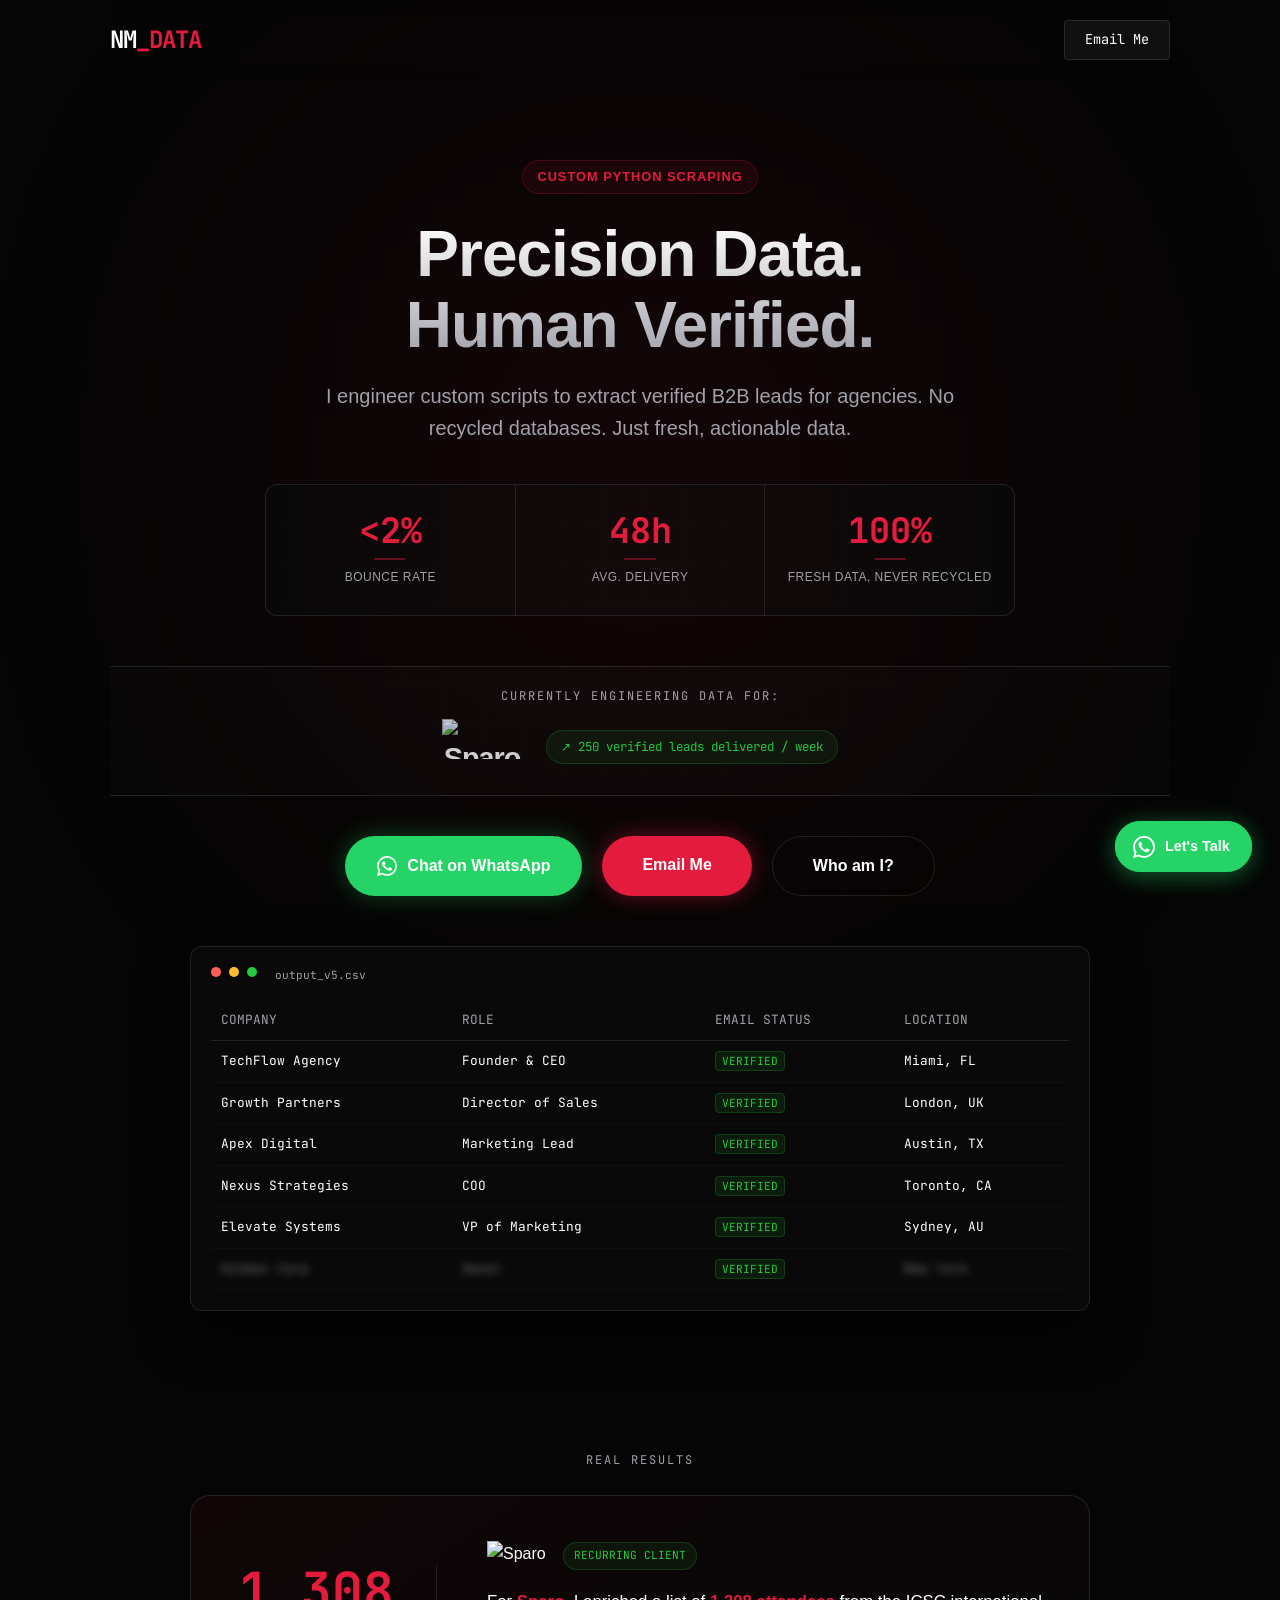
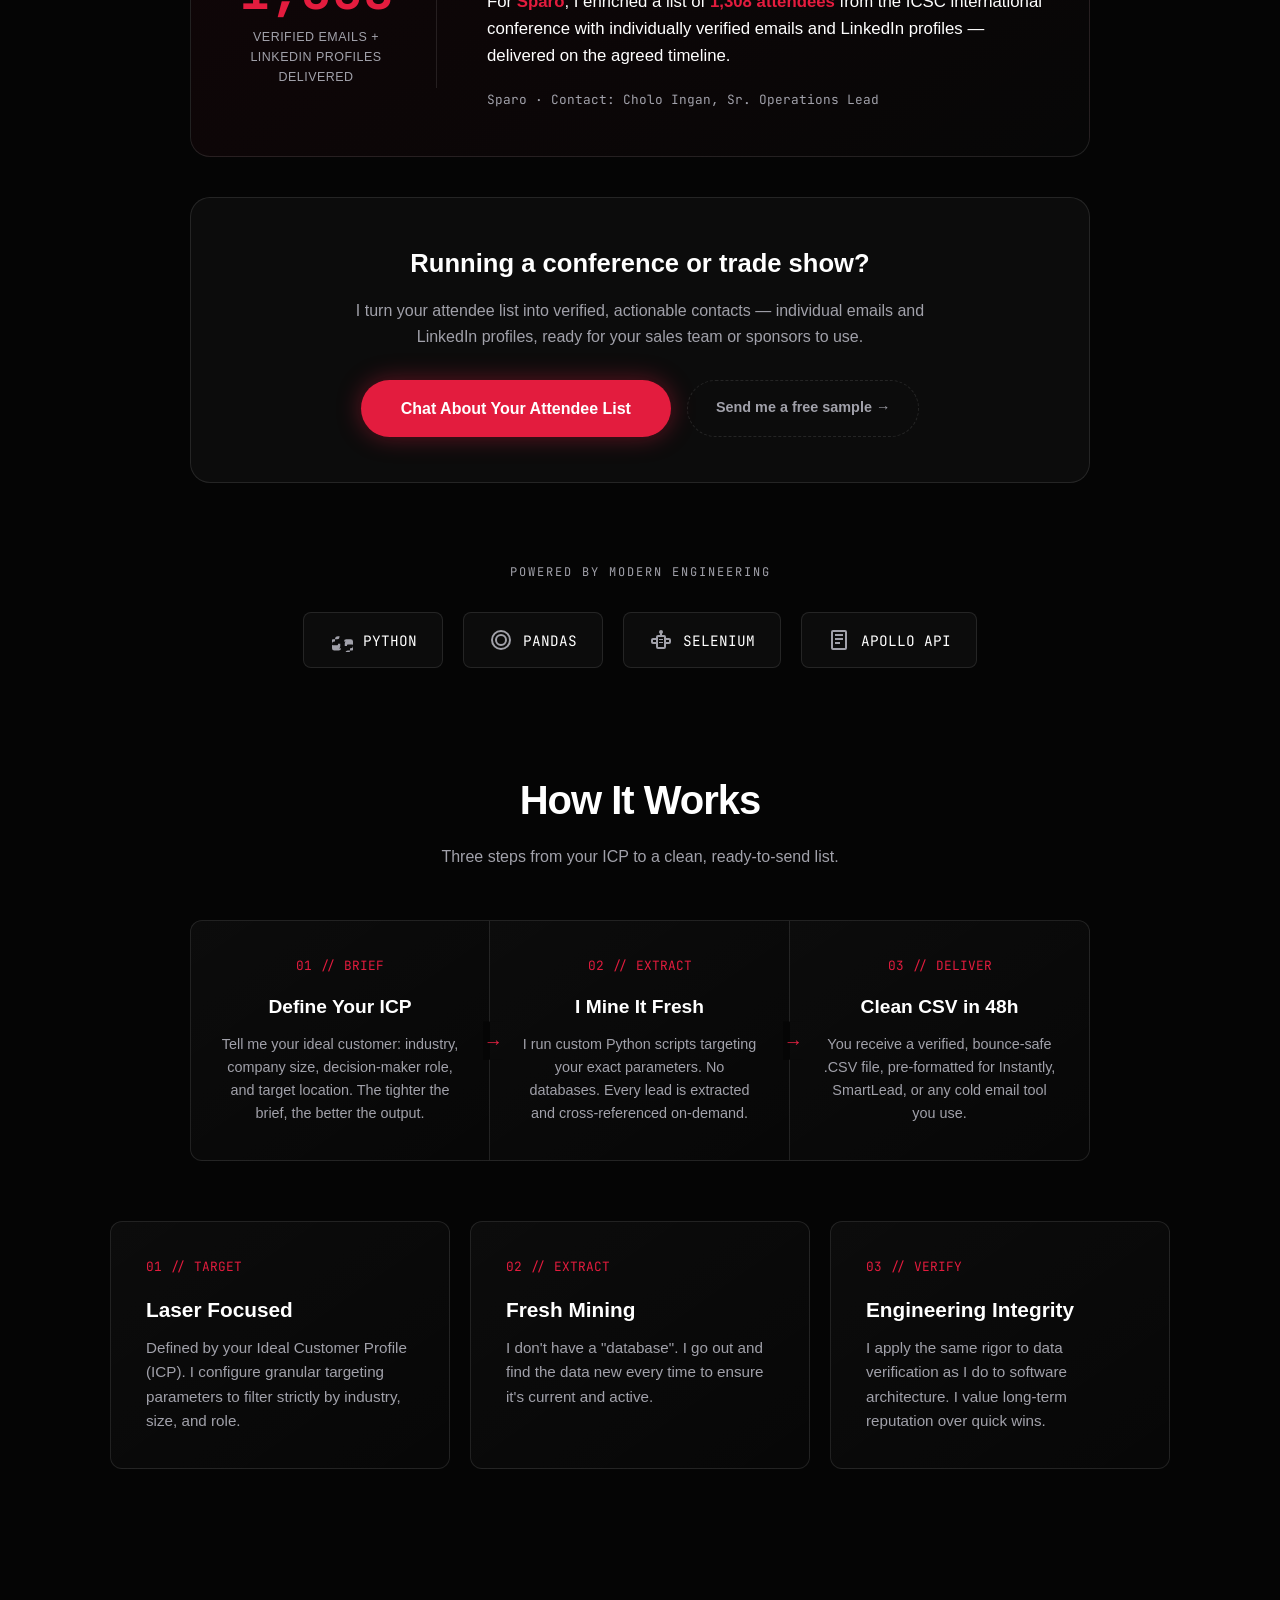
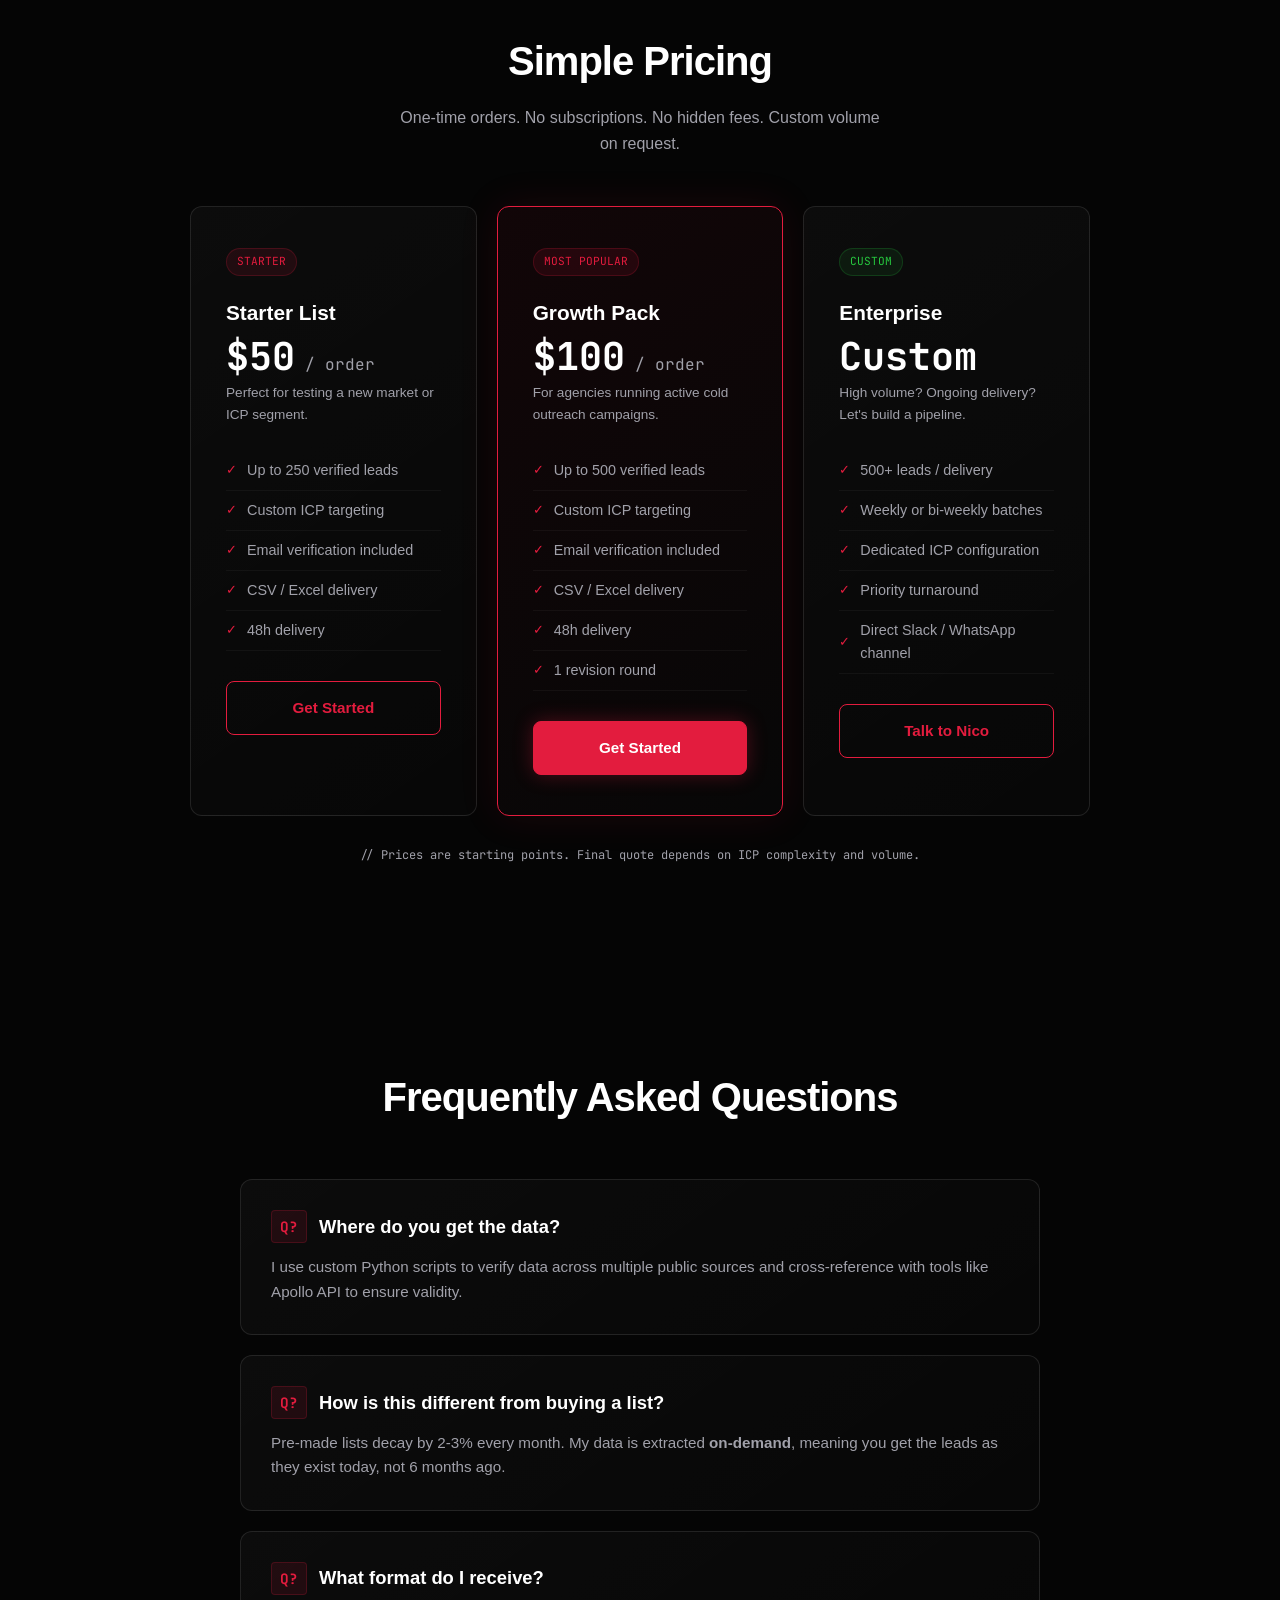
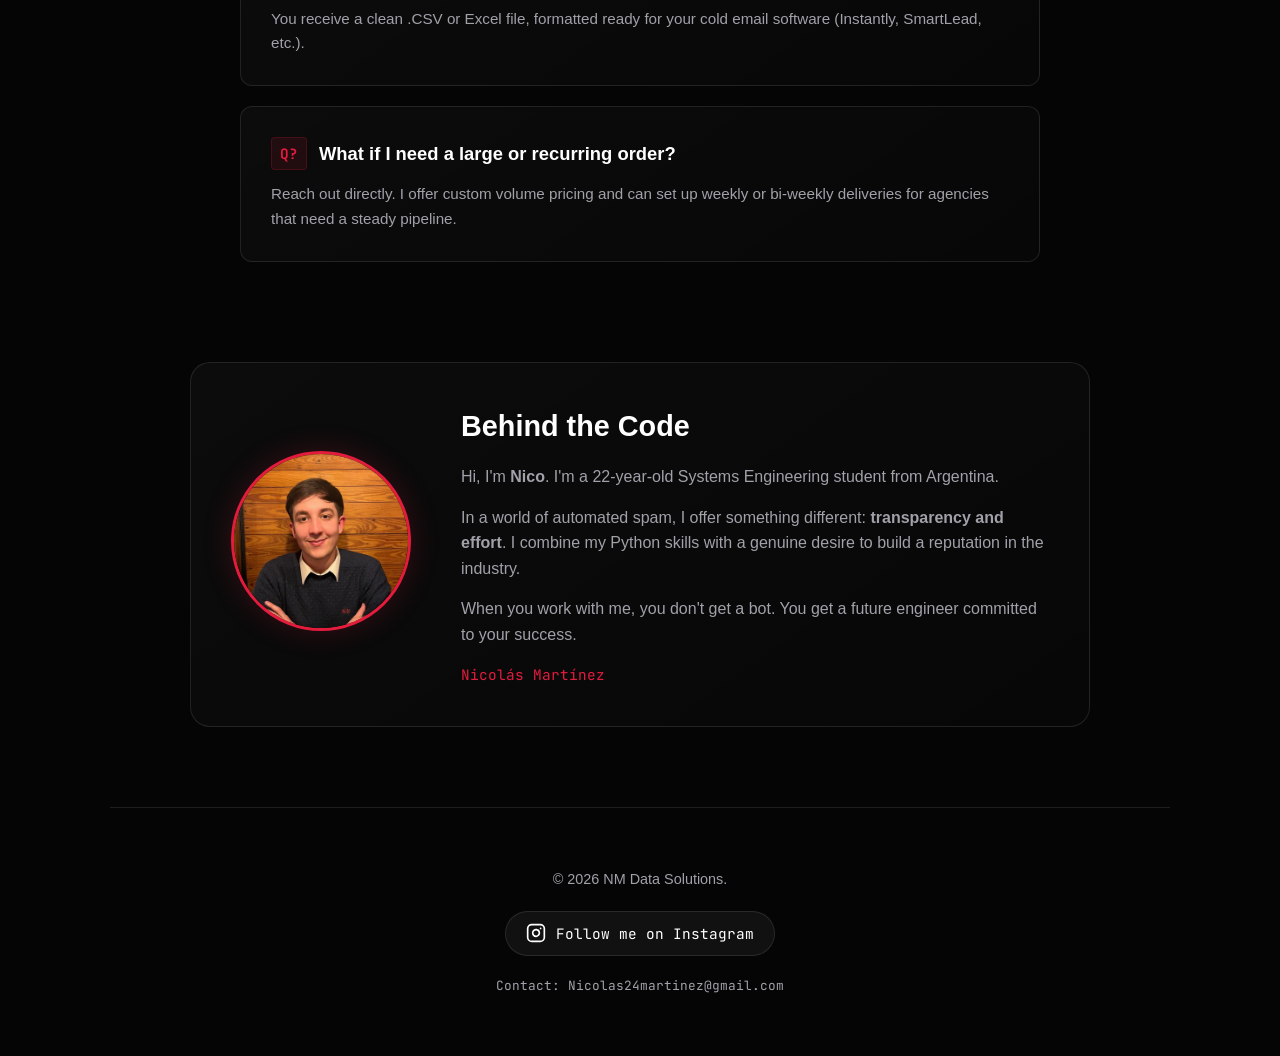
==== commit dcd89148: "Add Sparo/ICSC case study, events niche callout, and low-commitment CTA Adds real-numbers proof (1,3" ====
--- a/index.html
+++ b/index.html
@@ -31,32 +31,7 @@
     <meta property="twitter:description" content="Custom Python scraping for verified B2B leads.">
     <meta property="twitter:image" content="https://nmdataengineer.com/profile.jpg">
 
-    <style>
-        @font-face {
-            font-family: 'Outfit'; font-style: normal; font-weight: 300; font-display: swap;
-            src: url('fonts/outfit-300.woff2') format('woff2');
-        }
-        @font-face {
-            font-family: 'Outfit'; font-style: normal; font-weight: 400; font-display: swap;
-            src: url('fonts/outfit-400.woff2') format('woff2');
-        }
-        @font-face {
-            font-family: 'Outfit'; font-style: normal; font-weight: 700; font-display: swap;
-            src: url('fonts/outfit-700.woff2') format('woff2');
-        }
-        @font-face {
-            font-family: 'Outfit'; font-style: normal; font-weight: 800; font-display: swap;
-            src: url('fonts/outfit-800.woff2') format('woff2');
-        }
-        @font-face {
-            font-family: 'JetBrains Mono'; font-style: normal; font-weight: 400; font-display: swap;
-            src: url('fonts/jetbrainsmono-400.woff2') format('woff2');
-        }
-        @font-face {
-            font-family: 'JetBrains Mono'; font-style: normal; font-weight: 700; font-display: swap;
-            src: url('fonts/jetbrainsmono-700.woff2') format('woff2');
-        }
-    </style>
+    <link rel="stylesheet" href="style.css">
 
     <link rel="icon" href="data:image/svg+xml,%3Csvg%20xmlns=%22http://www.w3.org/2000/svg%22%20viewBox=%220%200%20100%20100%22%3E%3Crect%20width=%22100%22%20height=%22100%22%20rx=%2220%22%20fill=%22%23050505%22%20stroke=%22%23e31c3e%22%20stroke-width=%224%22/%3E%3Ctext%20x=%2250%22%20y=%2250%22%20font-family=%22%27JetBrains%20Mono%27%22%20font-weight=%22bold%22%20font-size=%2245%22%20fill=%22%23ffffff%22%20text-anchor=%22middle%22%20dy=%22.3em%22%3EN%3Ctspan%20fill=%22%23e31c3e%22%3EM%3C/tspan%3E%3C/text%3E%3C/svg%3E">
 
@@ -81,438 +56,6 @@
     }
     </script>
 
-    <style>
-        :root {
-            --bg-color: #050505;
-            --card-bg: rgba(255, 255, 255, 0.03);
-            --text-main: #ffffff;
-            --text-muted: #a1a1aa;
-            --accent: #e31c3e; 
-            --accent-glow: rgba(227, 28, 62, 0.4);
-            --border: rgba(255, 255, 255, 0.1);
-        }
-
-        html { scroll-behavior: smooth; }
-        * { box-sizing: border-box; margin: 0; padding: 0; }
-
-        /* ACCESSIBILITY — visible keyboard focus ring, matches accent color */
-        a:focus-visible, button:focus-visible {
-            outline: 2px solid var(--accent);
-            outline-offset: 3px;
-            border-radius: 4px;
-        }
-
-        body {
-            font-family: 'Outfit', sans-serif;
-            background-color: var(--bg-color);
-            color: var(--text-main);
-            line-height: 1.6;
-            overflow-x: hidden;
-        }
-
-        body::before {
-            content: ""; position: fixed; top: 0; left: 0; width: 100%; height: 100%;
-            background-image: linear-gradient(var(--card-bg) 1px, transparent 1px), linear-gradient(90deg, var(--card-bg) 1px, transparent 1px);
-            background-size: 40px 40px; z-index: -1; opacity: 0.3;
-        }
-
-        .container { max-width: 1100px; margin: 0 auto; padding: 0 20px; }
-
-        /* HEADER */
-        header {
-            padding: 20px 0; display: flex; justify-content: space-between; align-items: center;
-            backdrop-filter: blur(10px); position: sticky; top: 0; z-index: 100;
-        }
-        .logo { font-family: 'JetBrains Mono', monospace; font-weight: 700; font-size: 1.5rem; letter-spacing: -1px; }
-        .logo span { color: var(--accent); }
-        .btn-nav {
-            font-family: 'JetBrains Mono', monospace; font-size: 0.85rem; color: var(--text-main);
-            text-decoration: none; border: 1px solid var(--border); padding: 8px 20px; border-radius: 4px; transition: all 0.3s ease;
-            background: rgba(255,255,255,0.05);
-        }
-        .btn-nav:hover { border-color: var(--accent); background: var(--accent); }
-
-        /* HERO */
-        .hero { padding: 80px 0 60px; text-align: center; position: relative; }
-        .hero::after {
-            content: ""; position: absolute; top: 30%; left: 50%; transform: translate(-50%, -50%);
-            width: 500px; height: 500px; background: var(--accent); filter: blur(200px); opacity: 0.12; z-index: -1;
-        }
-        .badge {
-            display: inline-block; background: rgba(227, 28, 62, 0.08); color: var(--accent);
-            padding: 6px 14px; border-radius: 20px; font-size: 0.8rem; font-weight: 600; letter-spacing: 1px;
-            margin-bottom: 25px; border: 1px solid rgba(227, 28, 62, 0.2);
-        }
-        h1 {
-            font-size: 4rem; line-height: 1.1; font-weight: 700; margin-bottom: 20px; letter-spacing: -1px;
-            color: #ffffff;
-            background: linear-gradient(to bottom, #fff, #a1a1aa); background-clip: text; -webkit-background-clip: text; -webkit-text-fill-color: transparent;
-        }
-        h2 { font-size: 1.25rem; color: var(--text-muted); font-weight: 300; max-width: 650px; margin: 0 auto 40px; }
-        .hero-buttons { display: flex; gap: 20px; justify-content: center; margin-bottom: 50px; flex-wrap: wrap; }
-        .btn-primary {
-            display: inline-block; background-color: var(--accent); color: white;
-            padding: 16px 40px; border-radius: 50px; text-decoration: none; font-weight: 600;
-            font-size: 1rem; transition: all 0.3s ease; box-shadow: 0 0 25px rgba(227, 28, 62, 0.4);
-        }
-        .btn-primary:hover { transform: translateY(-2px); box-shadow: 0 0 40px rgba(227, 28, 62, 0.6); }
-        .btn-secondary {
-            display: inline-block; background-color: transparent; color: var(--text-main);
-            padding: 16px 40px; border-radius: 50px; text-decoration: none; font-weight: 600;
-            font-size: 1rem; transition: all 0.3s ease; border: 1px solid var(--border);
-        }
-        .btn-secondary:hover { border-color: var(--text-main); background: rgba(255,255,255,0.05); }
-
-        /* WHATSAPP BUTTON */
-        .btn-whatsapp {
-            display: inline-flex; align-items: center; gap: 10px;
-            background-color: #25D366; color: white;
-            padding: 16px 32px; border-radius: 50px; text-decoration: none; font-weight: 600;
-            font-size: 1rem; transition: all 0.3s ease; box-shadow: 0 0 25px rgba(37, 211, 102, 0.3);
-        }
-        .btn-whatsapp:hover { transform: translateY(-2px); box-shadow: 0 0 40px rgba(37, 211, 102, 0.5); }
-        .btn-whatsapp svg { width: 20px; height: 20px; fill: white; flex-shrink: 0; }
-
-        /* STATS STRIP — ANIMATED */
-        .stats-strip {
-            display: flex; justify-content: center; gap: 0; margin: 0 auto 50px;
-            max-width: 750px; background: rgba(10,10,10,0.8);
-            border: 1px solid var(--border); border-radius: 12px; overflow: hidden;
-            position: relative;
-        }
-        .stats-strip::before {
-            content: ""; position: absolute; inset: 0;
-            background: linear-gradient(90deg, transparent 0%, rgba(227,28,62,0.04) 50%, transparent 100%);
-            animation: shimmer 3s ease-in-out infinite;
-            pointer-events: none;
-        }
-        @keyframes shimmer {
-            0%, 100% { opacity: 0; transform: translateX(-100%); }
-            50% { opacity: 1; }
-            100% { opacity: 0; transform: translateX(100%); }
-        }
-        .stat-item {
-            flex: 1; padding: 28px 20px; text-align: center;
-            border-right: 1px solid var(--border);
-            transition: background 0.3s ease;
-            cursor: default;
-        }
-        .stat-item:last-child { border-right: none; }
-        .stat-item:hover { background: rgba(227,28,62,0.04); }
-        .stat-number {
-            font-family: 'JetBrains Mono', monospace; font-size: 2.2rem; font-weight: 700;
-            color: var(--accent); display: block; line-height: 1;
-            transition: transform 0.2s ease;
-        }
-        .stat-item:hover .stat-number {
-            transform: scale(1.08);
-        }
-        .stat-bar {
-            width: 32px; height: 2px; background: var(--accent);
-            margin: 10px auto 8px; border-radius: 2px;
-            opacity: 0.4; transition: all 0.3s ease;
-        }
-        .stat-item:hover .stat-bar { width: 48px; opacity: 1; }
-        .stat-label {
-            font-size: 0.75rem; color: var(--text-muted); 
-            letter-spacing: 0.5px; display: block;
-            text-transform: uppercase;
-        }
-        /* count-up animation class */
-        .stat-number.counting { animation: pulse-num 0.1s ease; }
-        @keyframes pulse-num {
-            0% { transform: scale(1.05); }
-            100% { transform: scale(1); }
-        }
-
-        /* TRUSTED BY */
-        .trusted-by {
-            margin-bottom: 40px; padding: 20px; border-top: 1px solid var(--border); border-bottom: 1px solid var(--border);
-            background: rgba(255,255,255,0.01);
-        }
-        .trusted-label {
-            font-family: 'JetBrains Mono', monospace; font-size: 0.75rem; color: var(--text-muted); 
-            letter-spacing: 2px; text-transform: uppercase; display: block; margin-bottom: 12px;
-        }
-        .trusted-row { display: flex; align-items: center; justify-content: center; gap: 24px; flex-wrap: wrap; }
-        .client-logo-link { text-decoration: none; display: inline-block; }
-        .client-logo {
-            font-family: 'Outfit', sans-serif; font-weight: 800; font-size: 1.8rem; letter-spacing: -1px;
-            color: #fff; display: inline-flex; align-items: center; gap: 12px;
-            opacity: 0.8; transition: all 0.3s;
-        }
-        .client-logo:hover { opacity: 1; transform: scale(1.05); }
-        .sparo-img { height: 40px; width: auto; display: block; }
-
-        /* CLIENT RESULT BADGE — NEW */
-        .client-result {
-            font-family: 'JetBrains Mono', monospace; font-size: 0.78rem;
-            color: #27c93f; background: rgba(39, 201, 63, 0.08);
-            border: 1px solid rgba(39, 201, 63, 0.2); padding: 6px 14px; border-radius: 20px;
-        }
-
-        /* EMAIL HELPER */
-        .contact-info {
-            font-family: 'JetBrains Mono', monospace; font-size: 0.85rem; color: var(--text-muted);
-            margin-top: 20px; padding: 10px; background: rgba(255,255,255,0.05); border-radius: 4px; display: inline-block;
-        }
-        .contact-info span { color: var(--text-main); }
-
-        /* DATA PREVIEW TABLE */
-        .data-preview {
-            margin: 0 auto; background: rgba(10, 10, 10, 0.8); border: 1px solid var(--border);
-            border-radius: 12px; padding: 20px; max-width: 900px; box-shadow: 0 20px 50px rgba(0,0,0,0.5);
-        }
-        .data-preview-header { display: flex; gap: 8px; margin-bottom: 15px; }
-        .dot { width: 10px; height: 10px; border-radius: 50%; background: var(--border); }
-        .dot.red { background: #ff5f56; } .dot.yellow { background: #ffbd2e; } .dot.green { background: #27c93f; }
-        .data-table { width: 100%; border-collapse: collapse; font-family: 'JetBrains Mono', monospace; font-size: 0.8rem; text-align: left; }
-        .data-table th { color: var(--text-muted); padding: 10px; border-bottom: 1px solid var(--border); font-weight: normal; }
-        .data-table td { color: var(--text-main); padding: 10px; border-bottom: 1px solid rgba(255,255,255,0.03); }
-        .blur-text { filter: blur(4px); opacity: 0.5; user-select: none; }
-        .tag { padding: 2px 6px; border-radius: 4px; font-size: 0.7rem; }
-        .tag.verified { background: rgba(39, 201, 63, 0.1); color: #27c93f; border: 1px solid rgba(39, 201, 63, 0.2); }
-
-        /* TECH STACK */
-        .tech-section { margin-top: 80px; text-align: center; }
-        .tech-grid { display: flex; justify-content: center; gap: 20px; flex-wrap: wrap; margin-top: 30px; }
-        .tech-card {
-            background: var(--card-bg); border: 1px solid var(--border); padding: 15px 25px;
-            border-radius: 8px; display: flex; align-items: center; gap: 10px;
-            font-family: 'JetBrains Mono', monospace; font-size: 0.9rem; color: var(--text-main);
-            transition: all 0.3s ease;
-        }
-        .tech-card:hover { border-color: var(--accent); transform: translateY(-3px); }
-        .tech-icon { width: 24px; height: 24px; fill: var(--text-muted); }
-        .tech-card:hover .tech-icon { fill: var(--accent); }
-
-        /* HOW IT WORKS — NEW */
-        .how-section { padding: 100px 0 0; text-align: center; }
-        .section-title {
-            font-size: 2.5rem; font-weight: 700; letter-spacing: -1px;
-            margin-bottom: 12px; color: var(--text-main);
-        }
-        .section-subtitle {
-            font-size: 1rem; color: var(--text-muted); margin-bottom: 50px;
-            font-weight: 300; max-width: 500px; margin-left: auto; margin-right: auto;
-        }
-        .how-grid {
-            display: grid; grid-template-columns: repeat(auto-fit, minmax(250px, 1fr));
-            gap: 0; position: relative; max-width: 900px; margin: 0 auto;
-        }
-        .how-step {
-            background: linear-gradient(145deg, rgba(255,255,255,0.03) 0%, rgba(255,255,255,0.01) 100%);
-            padding: 35px 30px; border: 1px solid var(--border); position: relative;
-            transition: all 0.3s ease;
-        }
-        .how-step:first-child { border-radius: 12px 0 0 12px; }
-        .how-step:last-child { border-radius: 0 12px 12px 0; }
-        .how-step:not(:first-child) { border-left: none; }
-        .how-step:hover { background: rgba(255,255,255,0.04); border-color: var(--accent); z-index: 1; }
-        .how-step:hover + .how-step { border-left: 1px solid var(--border); }
-        .how-number {
-            font-family: 'JetBrains Mono', monospace; color: var(--accent);
-            font-size: 0.8rem; margin-bottom: 16px; display: block;
-        }
-        .how-step h3 { font-size: 1.2rem; margin-bottom: 10px; color: #fff; }
-        .how-step p { color: var(--text-muted); font-size: 0.9rem; }
-        .arrow-connector {
-            position: absolute; right: -14px; top: 50%; transform: translateY(-50%);
-            font-family: 'JetBrains Mono', monospace; color: var(--accent);
-            font-size: 1.2rem; z-index: 2; background: var(--bg-color); padding: 4px;
-        }
-
-        /* FEATURES CARD */
-        .features { padding: 60px 0; display: grid; grid-template-columns: repeat(auto-fit, minmax(300px, 1fr)); gap: 20px; }
-        .card {
-            background: linear-gradient(145deg, rgba(255,255,255,0.03) 0%, rgba(255,255,255,0.01) 100%);
-            padding: 35px; border-radius: 12px; border: 1px solid var(--border);
-            transition: all 0.3s ease;
-        }
-        .card:hover { transform: translateY(-5px); border-color: var(--accent); background: rgba(255,255,255,0.04); }
-        .card h3 { font-size: 1.3rem; margin-bottom: 10px; font-family: 'Outfit', sans-serif; color: #fff; }
-        .card p { color: var(--text-muted); font-size: 0.95rem; }
-        .number { font-family: 'JetBrains Mono', monospace; color: var(--accent); font-size: 0.8rem; margin-bottom: 15px; display: block; }
-
-        /* PRICING SECTION — NEW */
-        .pricing-section { padding: 100px 0; text-align: center; }
-        .pricing-grid {
-            display: grid; grid-template-columns: repeat(auto-fit, minmax(280px, 1fr));
-            gap: 20px; max-width: 900px; margin: 50px auto 0;
-        }
-        .pricing-card {
-            background: linear-gradient(145deg, rgba(255,255,255,0.03) 0%, rgba(255,255,255,0.01) 100%);
-            padding: 40px 35px; border-radius: 12px; border: 1px solid var(--border);
-            transition: all 0.3s ease; text-align: left; position: relative;
-        }
-        .pricing-card:hover { transform: translateY(-5px); background: rgba(255,255,255,0.04); }
-        .pricing-card.featured {
-            border-color: var(--accent); background: linear-gradient(145deg, rgba(227,28,62,0.06) 0%, rgba(255,255,255,0.01) 100%);
-            box-shadow: 0 0 40px rgba(227, 28, 62, 0.1);
-        }
-        .pricing-tag {
-            font-family: 'JetBrains Mono', monospace; font-size: 0.7rem; color: var(--accent);
-            background: rgba(227,28,62,0.1); border: 1px solid rgba(227,28,62,0.2);
-            padding: 4px 10px; border-radius: 20px; display: inline-block; margin-bottom: 20px;
-        }
-        .pricing-tag.green-tag {
-            color: #27c93f; background: rgba(39,201,63,0.08); border-color: rgba(39,201,63,0.2);
-        }
-        .pricing-name { font-size: 1.3rem; font-weight: 700; color: #fff; margin-bottom: 8px; }
-        .pricing-price {
-            font-family: 'JetBrains Mono', monospace; font-size: 2.4rem; font-weight: 700;
-            color: #fff; line-height: 1; margin-bottom: 6px;
-        }
-        .pricing-price span { font-size: 1rem; color: var(--text-muted); font-weight: 400; }
-        .pricing-desc { color: var(--text-muted); font-size: 0.85rem; margin-bottom: 25px; }
-        .pricing-features { list-style: none; padding: 0; margin-bottom: 30px; }
-        .pricing-features li {
-            color: var(--text-muted); font-size: 0.9rem; padding: 8px 0;
-            border-bottom: 1px solid rgba(255,255,255,0.04);
-            display: flex; align-items: center; gap: 10px;
-        }
-        .pricing-features li::before {
-            content: "✓"; color: var(--accent); font-family: 'JetBrains Mono', monospace;
-            font-size: 0.8rem; flex-shrink: 0;
-        }
-        .pricing-cta {
-            display: block; text-align: center; padding: 14px; border-radius: 8px;
-            text-decoration: none; font-weight: 600; font-size: 0.95rem; transition: all 0.3s ease;
-            border: 1px solid var(--accent); color: var(--accent);
-        }
-        .pricing-cta:hover { background: var(--accent); color: white; }
-        .pricing-cta.featured-cta {
-            background: var(--accent); color: white; border-color: var(--accent);
-            box-shadow: 0 0 20px rgba(227,28,62,0.3);
-        }
-        .pricing-cta.featured-cta:hover { box-shadow: 0 0 35px rgba(227,28,62,0.5); transform: translateY(-1px); }
-        .pricing-note {
-            font-family: 'JetBrains Mono', monospace; font-size: 0.75rem; color: var(--text-muted);
-            margin-top: 30px; text-align: center;
-        }
-
-        /* FAQ SECTION */
-        .faq-section { margin: 100px auto; padding: 0 20px; }
-        .faq-header { 
-            text-align: center; margin-bottom: 50px; color: var(--text-main); 
-            font-size: 2.5rem; font-weight: 700; letter-spacing: -1px; 
-        }
-        .faq-grid { display: grid; gap: 20px; max-width: 800px; margin: 0 auto; }
-        .faq-card {
-            background: linear-gradient(145deg, rgba(255,255,255,0.03) 0%, rgba(255,255,255,0.01) 100%);
-            border: 1px solid var(--border); border-radius: 12px; padding: 30px; transition: all 0.3s ease;
-        }
-        .faq-card:hover { border-color: var(--accent); background: rgba(255,255,255,0.04); transform: translateY(-3px); }
-        .faq-question {
-            font-family: 'Outfit', sans-serif; color: #fff; font-size: 1.15rem; font-weight: 700; margin-bottom: 12px; display: flex; align-items: center; gap: 12px;
-        }
-        .faq-icon {
-            font-family: 'JetBrains Mono', monospace; color: var(--accent); font-size: 0.9rem;
-            background: rgba(227, 28, 62, 0.1); padding: 4px 8px; border-radius: 4px; border: 1px solid rgba(227, 28, 62, 0.2);
-        }
-        .faq-answer { color: var(--text-muted); font-size: 0.95rem; line-height: 1.6; margin-left: 0; }
-
-        /* ABOUT SECTION */
-        .about-section {
-            margin: 80px auto; max-width: 900px; display: flex; align-items: center; gap: 50px;
-            background: linear-gradient(145deg, rgba(255,255,255,0.03) 0%, rgba(255,255,255,0.01) 100%);
-            border: 1px solid var(--border); padding: 40px; border-radius: 20px;
-        }
-        .profile-img { 
-            width: 180px; height: 180px; border-radius: 50%; object-fit: cover; 
-            border: 3px solid var(--accent); box-shadow: 0 0 30px rgba(227, 28, 62, 0.2);
-            flex-shrink: 0;
-        }
-        .about-text h3 { font-size: 1.8rem; margin-bottom: 15px; }
-        .about-text p { color: var(--text-muted); margin-bottom: 15px; font-size: 1rem; }
-        .signature { font-family: 'JetBrains Mono', monospace; color: var(--accent); margin-top: 10px; display: block; font-size: 0.9rem; }
-
-        /* FOOTER */
-        footer { text-align: center; padding: 60px 0; border-top: 1px solid var(--border); color: var(--text-muted); font-size: 0.9rem; }
-        .social-links { margin-top: 20px; display: flex; justify-content: center; gap: 20px; align-items: center; flex-wrap: wrap; }
-        .social-icon { 
-            color: var(--text-main); background: rgba(255,255,255,0.05); padding: 10px 20px; border-radius: 30px;
-            transition: all 0.3s ease; display: flex; align-items: center; text-decoration: none; 
-            font-family: 'JetBrains Mono', monospace; font-size: 0.9rem; border: 1px solid var(--border);
-        }
-        .social-icon svg { width: 20px; height: 20px; margin-right: 10px; stroke: currentColor; fill: none; }
-        .social-icon:hover { border-color: var(--accent); color: var(--accent); transform: translateY(-3px); }
-
-        @media (max-width: 768px) {
-            h1 { font-size: 2.8rem; }
-            .about-section { flex-direction: column; text-align: center; }
-            .data-preview { overflow-x: scroll; }
-            .how-step { border-radius: 0 !important; }
-            .how-step:not(:first-child) { border-left: 1px solid var(--border); border-top: none; }
-            .how-grid { grid-template-columns: 1fr; }
-            .how-step:first-child { border-radius: 12px 12px 0 0 !important; }
-            .how-step:last-child { border-radius: 0 0 12px 12px !important; }
-            .stats-strip { flex-direction: column; }
-            .stat-item { border-right: none; border-bottom: 1px solid var(--border); }
-            .stat-item:last-child { border-bottom: none; }
-            .arrow-connector { display: none; }
-        }
-
-        /* FLOATING WHATSAPP BUTTON */
-        .wa-float {
-            position: fixed; bottom: 28px; right: 28px; z-index: 999;
-            display: flex; align-items: center; gap: 10px;
-            background: #25D366; color: white;
-            padding: 14px 22px 14px 18px; border-radius: 50px;
-            text-decoration: none; font-family: 'Outfit', sans-serif;
-            font-weight: 600; font-size: 0.9rem;
-            box-shadow: 0 4px 24px rgba(37, 211, 102, 0.45);
-            transition: all 0.3s ease;
-            animation: wa-pop-in 0.5s cubic-bezier(0.175, 0.885, 0.32, 1.275) 1.2s both;
-        }
-        .wa-float:hover {
-            transform: translateY(-3px) scale(1.04);
-            box-shadow: 0 8px 36px rgba(37, 211, 102, 0.6);
-        }
-        .wa-float svg { width: 22px; height: 22px; fill: white; flex-shrink: 0; }
-        .wa-float-label { white-space: nowrap; }
-        @keyframes wa-pop-in {
-            0%   { opacity: 0; transform: scale(0.5) translateY(20px); }
-            100% { opacity: 1; transform: scale(1) translateY(0); }
-        }
-        /* pulse ring around the button */
-        .wa-float::after {
-            content: ""; position: absolute; inset: 0;
-            border-radius: 50px; border: 2px solid #25D366;
-            animation: wa-ring 2.5s ease-out 2s infinite;
-            pointer-events: none;
-        }
-        @keyframes wa-ring {
-            0%   { opacity: 0.7; transform: scale(1); }
-            100% { opacity: 0;   transform: scale(1.35); }
-        }
-        @media (max-width: 480px) {
-            .wa-float { padding: 14px; border-radius: 50%; }
-            .wa-float-label { display: none; }
-            .wa-float::after { border-radius: 50%; }
-        }
-
-        /* FADE-IN ON SCROLL */
-        .fade-in {
-            opacity: 0;
-            transform: translateY(32px);
-            transition: opacity 0.65s ease, transform 0.65s ease;
-        }
-        .fade-in.visible {
-            opacity: 1;
-            transform: translateY(0);
-        }
-        /* staggered children inside a fade-in parent */
-        .fade-in-children > * {
-            opacity: 0;
-            transform: translateY(24px);
-            transition: opacity 0.5s ease, transform 0.5s ease;
-        }
-        .fade-in-children.visible > *:nth-child(1) { opacity: 1; transform: translateY(0); transition-delay: 0s; }
-        .fade-in-children.visible > *:nth-child(2) { opacity: 1; transform: translateY(0); transition-delay: 0.12s; }
-        .fade-in-children.visible > *:nth-child(3) { opacity: 1; transform: translateY(0); transition-delay: 0.24s; }
-        .fade-in-children.visible > *:nth-child(4) { opacity: 1; transform: translateY(0); transition-delay: 0.36s; }
-    </style>
 </head>
 <body>
 
@@ -628,6 +171,38 @@
                 </table>
             </div>
         </section>
+
+        <!-- CASE STUDY — SPARO / ICSC — NEW -->
+        <div class="case-study-section fade-in">
+            <span class="trusted-label" style="margin-bottom: 20px;">REAL RESULTS</span>
+            <div class="case-study-card">
+                <div class="case-number-block">
+                    <span class="case-number">1,308</span>
+                    <span class="case-number-label">Verified Emails + LinkedIn Profiles Delivered</span>
+                </div>
+                <div class="case-body">
+                    <div class="case-logo-row">
+                        <img src="sparo-logo.png" alt="Sparo Marketing logo" width="120" height="60">
+                        <span class="case-client-tag">RECURRING CLIENT</span>
+                    </div>
+                    <p>For <strong>Sparo</strong>, I enriched a list of <strong>1,308 attendees</strong> from the ICSC international conference with individually verified emails and LinkedIn profiles — delivered on the agreed timeline.</p>
+                    <span class="case-attribution">Sparo · Contact: Cholo Ingan, Sr. Operations Lead</span>
+                </div>
+            </div>
+        </div>
+
+        <!-- EVENTS NICHE CALLOUT — NEW -->
+        <div class="niche-section fade-in">
+            <div class="niche-card">
+                <h3>Running a conference or trade show?</h3>
+                <p>I turn your attendee list into verified, actionable contacts — individual emails and LinkedIn profiles, ready for your sales team or sponsors to use.</p>
+                <div class="niche-cta-row">
+                    <a href="https://wa.me/5492612513316?text=Hi%20Nico!%20I%20organize%20conferences%2Ftrade%20shows%20and%20I%27m%20interested%20in%20your%20attendee%20list%20enrichment%20service."
+                       target="_blank" class="btn-primary">Chat About Your Attendee List</a>
+                    <a href="mailto:Nicolas24martinez@gmail.com?subject=Free%20Sample%20Request&body=Hi%20Nico%2C%0D%0A%0D%0APaste%20or%20attach%20a%20sample%20of%20your%20list%20(20-30%20rows)%20below%20and%20I%20will%20send%20back%2020%20enriched%20records%2C%20free%3A%0D%0A%0D%0A" class="btn-ghost">Send me a free sample →</a>
+                </div>
+            </div>
+        </div>
 
         <div class="tech-section fade-in">
             <span class="trusted-label" style="margin-bottom: 20px;">POWERED BY MODERN ENGINEERING</span>
--- a/style.css
+++ b/style.css
@@ -0,0 +1,509 @@
+@font-face {
+    font-family: 'Outfit'; font-style: normal; font-weight: 300; font-display: swap;
+    src: url('fonts/outfit-300.woff2') format('woff2');
+}
+@font-face {
+    font-family: 'Outfit'; font-style: normal; font-weight: 400; font-display: swap;
+    src: url('fonts/outfit-400.woff2') format('woff2');
+}
+@font-face {
+    font-family: 'Outfit'; font-style: normal; font-weight: 700; font-display: swap;
+    src: url('fonts/outfit-700.woff2') format('woff2');
+}
+@font-face {
+    font-family: 'Outfit'; font-style: normal; font-weight: 800; font-display: swap;
+    src: url('fonts/outfit-800.woff2') format('woff2');
+}
+@font-face {
+    font-family: 'JetBrains Mono'; font-style: normal; font-weight: 400; font-display: swap;
+    src: url('fonts/jetbrainsmono-400.woff2') format('woff2');
+}
+@font-face {
+    font-family: 'JetBrains Mono'; font-style: normal; font-weight: 700; font-display: swap;
+    src: url('fonts/jetbrainsmono-700.woff2') format('woff2');
+}
+
+:root {
+    --bg-color: #050505;
+    --card-bg: rgba(255, 255, 255, 0.03);
+    --text-main: #ffffff;
+    --text-muted: #a1a1aa;
+    --accent: #e31c3e;
+    --accent-glow: rgba(227, 28, 62, 0.4);
+    --border: rgba(255, 255, 255, 0.1);
+}
+
+html { scroll-behavior: smooth; }
+* { box-sizing: border-box; margin: 0; padding: 0; }
+
+/* ACCESSIBILITY — visible keyboard focus ring, matches accent color */
+a:focus-visible, button:focus-visible {
+    outline: 2px solid var(--accent);
+    outline-offset: 3px;
+    border-radius: 4px;
+}
+
+body {
+    font-family: 'Outfit', sans-serif;
+    background-color: var(--bg-color);
+    color: var(--text-main);
+    line-height: 1.6;
+    overflow-x: hidden;
+}
+
+body::before {
+    content: ""; position: fixed; top: 0; left: 0; width: 100%; height: 100%;
+    background-image: linear-gradient(var(--card-bg) 1px, transparent 1px), linear-gradient(90deg, var(--card-bg) 1px, transparent 1px);
+    background-size: 40px 40px; z-index: -1; opacity: 0.3;
+}
+
+.container { max-width: 1100px; margin: 0 auto; padding: 0 20px; }
+
+/* HEADER */
+header {
+    padding: 20px 0; display: flex; justify-content: space-between; align-items: center;
+    backdrop-filter: blur(10px); position: sticky; top: 0; z-index: 100;
+}
+.logo { font-family: 'JetBrains Mono', monospace; font-weight: 700; font-size: 1.5rem; letter-spacing: -1px; }
+.logo span { color: var(--accent); }
+.btn-nav {
+    font-family: 'JetBrains Mono', monospace; font-size: 0.85rem; color: var(--text-main);
+    text-decoration: none; border: 1px solid var(--border); padding: 8px 20px; border-radius: 4px; transition: all 0.3s ease;
+    background: rgba(255,255,255,0.05);
+}
+.btn-nav:hover { border-color: var(--accent); background: var(--accent); }
+
+/* HERO */
+.hero { padding: 80px 0 60px; text-align: center; position: relative; }
+.hero::after {
+    content: ""; position: absolute; top: 30%; left: 50%; transform: translate(-50%, -50%);
+    width: 500px; height: 500px; background: var(--accent); filter: blur(200px); opacity: 0.12; z-index: -1;
+}
+.badge {
+    display: inline-block; background: rgba(227, 28, 62, 0.08); color: var(--accent);
+    padding: 6px 14px; border-radius: 20px; font-size: 0.8rem; font-weight: 600; letter-spacing: 1px;
+    margin-bottom: 25px; border: 1px solid rgba(227, 28, 62, 0.2);
+}
+h1 {
+    font-size: 4rem; line-height: 1.1; font-weight: 700; margin-bottom: 20px; letter-spacing: -1px;
+    color: #ffffff;
+    background: linear-gradient(to bottom, #fff, #a1a1aa); background-clip: text; -webkit-background-clip: text; -webkit-text-fill-color: transparent;
+}
+h2 { font-size: 1.25rem; color: var(--text-muted); font-weight: 300; max-width: 650px; margin: 0 auto 40px; }
+.hero-buttons { display: flex; gap: 20px; justify-content: center; margin-bottom: 50px; flex-wrap: wrap; }
+.btn-primary {
+    display: inline-block; background-color: var(--accent); color: white;
+    padding: 16px 40px; border-radius: 50px; text-decoration: none; font-weight: 600;
+    font-size: 1rem; transition: all 0.3s ease; box-shadow: 0 0 25px rgba(227, 28, 62, 0.4);
+}
+.btn-primary:hover { transform: translateY(-2px); box-shadow: 0 0 40px rgba(227, 28, 62, 0.6); }
+.btn-secondary {
+    display: inline-block; background-color: transparent; color: var(--text-main);
+    padding: 16px 40px; border-radius: 50px; text-decoration: none; font-weight: 600;
+    font-size: 1rem; transition: all 0.3s ease; border: 1px solid var(--border);
+}
+.btn-secondary:hover { border-color: var(--text-main); background: rgba(255,255,255,0.05); }
+
+/* WHATSAPP BUTTON */
+.btn-whatsapp {
+    display: inline-flex; align-items: center; gap: 10px;
+    background-color: #25D366; color: white;
+    padding: 16px 32px; border-radius: 50px; text-decoration: none; font-weight: 600;
+    font-size: 1rem; transition: all 0.3s ease; box-shadow: 0 0 25px rgba(37, 211, 102, 0.3);
+}
+.btn-whatsapp:hover { transform: translateY(-2px); box-shadow: 0 0 40px rgba(37, 211, 102, 0.5); }
+.btn-whatsapp svg { width: 20px; height: 20px; fill: white; flex-shrink: 0; }
+
+/* STATS STRIP — ANIMATED */
+.stats-strip {
+    display: flex; justify-content: center; gap: 0; margin: 0 auto 50px;
+    max-width: 750px; background: rgba(10,10,10,0.8);
+    border: 1px solid var(--border); border-radius: 12px; overflow: hidden;
+    position: relative;
+}
+.stats-strip::before {
+    content: ""; position: absolute; inset: 0;
+    background: linear-gradient(90deg, transparent 0%, rgba(227,28,62,0.04) 50%, transparent 100%);
+    animation: shimmer 3s ease-in-out infinite;
+    pointer-events: none;
+}
+@keyframes shimmer {
+    0%, 100% { opacity: 0; transform: translateX(-100%); }
+    50% { opacity: 1; }
+    100% { opacity: 0; transform: translateX(100%); }
+}
+.stat-item {
+    flex: 1; padding: 28px 20px; text-align: center;
+    border-right: 1px solid var(--border);
+    transition: background 0.3s ease;
+    cursor: default;
+}
+.stat-item:last-child { border-right: none; }
+.stat-item:hover { background: rgba(227,28,62,0.04); }
+.stat-number {
+    font-family: 'JetBrains Mono', monospace; font-size: 2.2rem; font-weight: 700;
+    color: var(--accent); display: block; line-height: 1;
+    transition: transform 0.2s ease;
+}
+.stat-item:hover .stat-number {
+    transform: scale(1.08);
+}
+.stat-bar {
+    width: 32px; height: 2px; background: var(--accent);
+    margin: 10px auto 8px; border-radius: 2px;
+    opacity: 0.4; transition: all 0.3s ease;
+}
+.stat-item:hover .stat-bar { width: 48px; opacity: 1; }
+.stat-label {
+    font-size: 0.75rem; color: var(--text-muted);
+    letter-spacing: 0.5px; display: block;
+    text-transform: uppercase;
+}
+/* count-up animation class */
+.stat-number.counting { animation: pulse-num 0.1s ease; }
+@keyframes pulse-num {
+    0% { transform: scale(1.05); }
+    100% { transform: scale(1); }
+}
+
+/* TRUSTED BY */
+.trusted-by {
+    margin-bottom: 40px; padding: 20px; border-top: 1px solid var(--border); border-bottom: 1px solid var(--border);
+    background: rgba(255,255,255,0.01);
+}
+.trusted-label {
+    font-family: 'JetBrains Mono', monospace; font-size: 0.75rem; color: var(--text-muted);
+    letter-spacing: 2px; text-transform: uppercase; display: block; margin-bottom: 12px;
+}
+.trusted-row { display: flex; align-items: center; justify-content: center; gap: 24px; flex-wrap: wrap; }
+.client-logo-link { text-decoration: none; display: inline-block; }
+.client-logo {
+    font-family: 'Outfit', sans-serif; font-weight: 800; font-size: 1.8rem; letter-spacing: -1px;
+    color: #fff; display: inline-flex; align-items: center; gap: 12px;
+    opacity: 0.8; transition: all 0.3s;
+}
+.client-logo:hover { opacity: 1; transform: scale(1.05); }
+.sparo-img { height: 40px; width: auto; display: block; }
+
+/* CLIENT RESULT BADGE — NEW */
+.client-result {
+    font-family: 'JetBrains Mono', monospace; font-size: 0.78rem;
+    color: #27c93f; background: rgba(39, 201, 63, 0.08);
+    border: 1px solid rgba(39, 201, 63, 0.2); padding: 6px 14px; border-radius: 20px;
+}
+
+/* EMAIL HELPER */
+.contact-info {
+    font-family: 'JetBrains Mono', monospace; font-size: 0.85rem; color: var(--text-muted);
+    margin-top: 20px; padding: 10px; background: rgba(255,255,255,0.05); border-radius: 4px; display: inline-block;
+}
+.contact-info span { color: var(--text-main); }
+
+/* DATA PREVIEW TABLE */
+.data-preview {
+    margin: 0 auto; background: rgba(10, 10, 10, 0.8); border: 1px solid var(--border);
+    border-radius: 12px; padding: 20px; max-width: 900px; box-shadow: 0 20px 50px rgba(0,0,0,0.5);
+}
+.data-preview-header { display: flex; gap: 8px; margin-bottom: 15px; }
+.dot { width: 10px; height: 10px; border-radius: 50%; background: var(--border); }
+.dot.red { background: #ff5f56; } .dot.yellow { background: #ffbd2e; } .dot.green { background: #27c93f; }
+.data-table { width: 100%; border-collapse: collapse; font-family: 'JetBrains Mono', monospace; font-size: 0.8rem; text-align: left; }
+.data-table th { color: var(--text-muted); padding: 10px; border-bottom: 1px solid var(--border); font-weight: normal; }
+.data-table td { color: var(--text-main); padding: 10px; border-bottom: 1px solid rgba(255,255,255,0.03); }
+.blur-text { filter: blur(4px); opacity: 0.5; user-select: none; }
+.tag { padding: 2px 6px; border-radius: 4px; font-size: 0.7rem; }
+.tag.verified { background: rgba(39, 201, 63, 0.1); color: #27c93f; border: 1px solid rgba(39, 201, 63, 0.2); }
+
+/* TECH STACK */
+.tech-section { margin-top: 80px; text-align: center; }
+.tech-grid { display: flex; justify-content: center; gap: 20px; flex-wrap: wrap; margin-top: 30px; }
+.tech-card {
+    background: var(--card-bg); border: 1px solid var(--border); padding: 15px 25px;
+    border-radius: 8px; display: flex; align-items: center; gap: 10px;
+    font-family: 'JetBrains Mono', monospace; font-size: 0.9rem; color: var(--text-main);
+    transition: all 0.3s ease;
+}
+.tech-card:hover { border-color: var(--accent); transform: translateY(-3px); }
+.tech-icon { width: 24px; height: 24px; fill: var(--text-muted); }
+.tech-card:hover .tech-icon { fill: var(--accent); }
+
+/* CASE STUDY — SPARO / ICSC — NEW */
+.case-study-section { margin-top: 80px; text-align: center; }
+.case-study-card {
+    margin: 25px auto 0; max-width: 900px; display: flex; align-items: center; gap: 50px;
+    background: linear-gradient(145deg, rgba(227,28,62,0.05) 0%, rgba(255,255,255,0.01) 100%);
+    border: 1px solid var(--border); padding: 45px; border-radius: 20px; text-align: left;
+}
+.case-number-block {
+    flex-shrink: 0; text-align: center; padding-right: 40px; border-right: 1px solid var(--border);
+}
+.case-number {
+    font-family: 'JetBrains Mono', monospace; font-size: 3.2rem; font-weight: 700;
+    color: var(--accent); display: block; line-height: 1;
+}
+.case-number-label {
+    font-size: 0.78rem; color: var(--text-muted); text-transform: uppercase;
+    letter-spacing: 0.5px; display: block; margin-top: 12px; max-width: 160px;
+}
+.case-body p { color: var(--text-main); font-size: 1.05rem; margin-bottom: 16px; }
+.case-body p strong { color: var(--accent); }
+.case-logo-row { display: flex; align-items: center; gap: 16px; margin-bottom: 18px; flex-wrap: wrap; }
+.case-logo-row img { height: 30px; width: auto; }
+.case-client-tag {
+    font-family: 'JetBrains Mono', monospace; font-size: 0.7rem; color: #27c93f;
+    background: rgba(39,201,63,0.08); border: 1px solid rgba(39,201,63,0.2);
+    padding: 4px 10px; border-radius: 20px;
+}
+.case-attribution {
+    font-family: 'JetBrains Mono', monospace; font-size: 0.8rem; color: var(--text-muted);
+}
+
+/* EVENTS NICHE CALLOUT — NEW */
+.niche-section { margin-top: 40px; }
+.niche-card {
+    max-width: 900px; margin: 0 auto; background: var(--card-bg); border: 1px solid var(--border);
+    border-radius: 20px; padding: 45px; text-align: center;
+}
+.niche-card h3 { font-size: 1.6rem; margin-bottom: 14px; color: #fff; }
+.niche-card p { color: var(--text-muted); font-size: 1rem; max-width: 600px; margin: 0 auto 30px; }
+.niche-cta-row { display: flex; gap: 16px; justify-content: center; flex-wrap: wrap; }
+.btn-ghost {
+    display: inline-block; background: transparent; color: var(--text-muted);
+    padding: 15px 28px; border-radius: 50px; text-decoration: none; font-weight: 600;
+    font-size: 0.9rem; border: 1px dashed var(--border); transition: all 0.3s ease;
+}
+.btn-ghost:hover { border-color: var(--accent); color: var(--accent); }
+
+@media (max-width: 768px) {
+    .case-study-card { flex-direction: column; text-align: center; padding: 35px 25px; }
+    .case-number-block { border-right: none; border-bottom: 1px solid var(--border); padding-right: 0; padding-bottom: 22px; margin-bottom: 5px; }
+    .case-number-label { max-width: none; margin-left: auto; margin-right: auto; }
+    .case-logo-row { justify-content: center; }
+}
+
+/* HOW IT WORKS — NEW */
+.how-section { padding: 100px 0 0; text-align: center; }
+.section-title {
+    font-size: 2.5rem; font-weight: 700; letter-spacing: -1px;
+    margin-bottom: 12px; color: var(--text-main);
+}
+.section-subtitle {
+    font-size: 1rem; color: var(--text-muted); margin-bottom: 50px;
+    font-weight: 300; max-width: 500px; margin-left: auto; margin-right: auto;
+}
+.how-grid {
+    display: grid; grid-template-columns: repeat(auto-fit, minmax(250px, 1fr));
+    gap: 0; position: relative; max-width: 900px; margin: 0 auto;
+}
+.how-step {
+    background: linear-gradient(145deg, rgba(255,255,255,0.03) 0%, rgba(255,255,255,0.01) 100%);
+    padding: 35px 30px; border: 1px solid var(--border); position: relative;
+    transition: all 0.3s ease;
+}
+.how-step:first-child { border-radius: 12px 0 0 12px; }
+.how-step:last-child { border-radius: 0 12px 12px 0; }
+.how-step:not(:first-child) { border-left: none; }
+.how-step:hover { background: rgba(255,255,255,0.04); border-color: var(--accent); z-index: 1; }
+.how-step:hover + .how-step { border-left: 1px solid var(--border); }
+.how-number {
+    font-family: 'JetBrains Mono', monospace; color: var(--accent);
+    font-size: 0.8rem; margin-bottom: 16px; display: block;
+}
+.how-step h3 { font-size: 1.2rem; margin-bottom: 10px; color: #fff; }
+.how-step p { color: var(--text-muted); font-size: 0.9rem; }
+.arrow-connector {
+    position: absolute; right: -14px; top: 50%; transform: translateY(-50%);
+    font-family: 'JetBrains Mono', monospace; color: var(--accent);
+    font-size: 1.2rem; z-index: 2; background: var(--bg-color); padding: 4px;
+}
+
+/* FEATURES CARD */
+.features { padding: 60px 0; display: grid; grid-template-columns: repeat(auto-fit, minmax(300px, 1fr)); gap: 20px; }
+.card {
+    background: linear-gradient(145deg, rgba(255,255,255,0.03) 0%, rgba(255,255,255,0.01) 100%);
+    padding: 35px; border-radius: 12px; border: 1px solid var(--border);
+    transition: all 0.3s ease;
+}
+.card:hover { transform: translateY(-5px); border-color: var(--accent); background: rgba(255,255,255,0.04); }
+.card h3 { font-size: 1.3rem; margin-bottom: 10px; font-family: 'Outfit', sans-serif; color: #fff; }
+.card p { color: var(--text-muted); font-size: 0.95rem; }
+.number { font-family: 'JetBrains Mono', monospace; color: var(--accent); font-size: 0.8rem; margin-bottom: 15px; display: block; }
+
+/* PRICING SECTION — NEW */
+.pricing-section { padding: 100px 0; text-align: center; }
+.pricing-grid {
+    display: grid; grid-template-columns: repeat(auto-fit, minmax(280px, 1fr));
+    gap: 20px; max-width: 900px; margin: 50px auto 0;
+}
+.pricing-card {
+    background: linear-gradient(145deg, rgba(255,255,255,0.03) 0%, rgba(255,255,255,0.01) 100%);
+    padding: 40px 35px; border-radius: 12px; border: 1px solid var(--border);
+    transition: all 0.3s ease; text-align: left; position: relative;
+}
+.pricing-card:hover { transform: translateY(-5px); background: rgba(255,255,255,0.04); }
+.pricing-card.featured {
+    border-color: var(--accent); background: linear-gradient(145deg, rgba(227,28,62,0.06) 0%, rgba(255,255,255,0.01) 100%);
+    box-shadow: 0 0 40px rgba(227, 28, 62, 0.1);
+}
+.pricing-tag {
+    font-family: 'JetBrains Mono', monospace; font-size: 0.7rem; color: var(--accent);
+    background: rgba(227,28,62,0.1); border: 1px solid rgba(227,28,62,0.2);
+    padding: 4px 10px; border-radius: 20px; display: inline-block; margin-bottom: 20px;
+}
+.pricing-tag.green-tag {
+    color: #27c93f; background: rgba(39,201,63,0.08); border-color: rgba(39,201,63,0.2);
+}
+.pricing-name { font-size: 1.3rem; font-weight: 700; color: #fff; margin-bottom: 8px; }
+.pricing-price {
+    font-family: 'JetBrains Mono', monospace; font-size: 2.4rem; font-weight: 700;
+    color: #fff; line-height: 1; margin-bottom: 6px;
+}
+.pricing-price span { font-size: 1rem; color: var(--text-muted); font-weight: 400; }
+.pricing-desc { color: var(--text-muted); font-size: 0.85rem; margin-bottom: 25px; }
+.pricing-features { list-style: none; padding: 0; margin-bottom: 30px; }
+.pricing-features li {
+    color: var(--text-muted); font-size: 0.9rem; padding: 8px 0;
+    border-bottom: 1px solid rgba(255,255,255,0.04);
+    display: flex; align-items: center; gap: 10px;
+}
+.pricing-features li::before {
+    content: "✓"; color: var(--accent); font-family: 'JetBrains Mono', monospace;
+    font-size: 0.8rem; flex-shrink: 0;
+}
+.pricing-cta {
+    display: block; text-align: center; padding: 14px; border-radius: 8px;
+    text-decoration: none; font-weight: 600; font-size: 0.95rem; transition: all 0.3s ease;
+    border: 1px solid var(--accent); color: var(--accent);
+}
+.pricing-cta:hover { background: var(--accent); color: white; }
+.pricing-cta.featured-cta {
+    background: var(--accent); color: white; border-color: var(--accent);
+    box-shadow: 0 0 20px rgba(227,28,62,0.3);
+}
+.pricing-cta.featured-cta:hover { box-shadow: 0 0 35px rgba(227,28,62,0.5); transform: translateY(-1px); }
+.pricing-note {
+    font-family: 'JetBrains Mono', monospace; font-size: 0.75rem; color: var(--text-muted);
+    margin-top: 30px; text-align: center;
+}
+
+/* FAQ SECTION */
+.faq-section { margin: 100px auto; padding: 0 20px; }
+.faq-header {
+    text-align: center; margin-bottom: 50px; color: var(--text-main);
+    font-size: 2.5rem; font-weight: 700; letter-spacing: -1px;
+}
+.faq-grid { display: grid; gap: 20px; max-width: 800px; margin: 0 auto; }
+.faq-card {
+    background: linear-gradient(145deg, rgba(255,255,255,0.03) 0%, rgba(255,255,255,0.01) 100%);
+    border: 1px solid var(--border); border-radius: 12px; padding: 30px; transition: all 0.3s ease;
+}
+.faq-card:hover { border-color: var(--accent); background: rgba(255,255,255,0.04); transform: translateY(-3px); }
+.faq-question {
+    font-family: 'Outfit', sans-serif; color: #fff; font-size: 1.15rem; font-weight: 700; margin-bottom: 12px; display: flex; align-items: center; gap: 12px;
+}
+.faq-icon {
+    font-family: 'JetBrains Mono', monospace; color: var(--accent); font-size: 0.9rem;
+    background: rgba(227, 28, 62, 0.1); padding: 4px 8px; border-radius: 4px; border: 1px solid rgba(227, 28, 62, 0.2);
+}
+.faq-answer { color: var(--text-muted); font-size: 0.95rem; line-height: 1.6; margin-left: 0; }
+
+/* ABOUT SECTION */
+.about-section {
+    margin: 80px auto; max-width: 900px; display: flex; align-items: center; gap: 50px;
+    background: linear-gradient(145deg, rgba(255,255,255,0.03) 0%, rgba(255,255,255,0.01) 100%);
+    border: 1px solid var(--border); padding: 40px; border-radius: 20px;
+}
+.profile-img {
+    width: 180px; height: 180px; border-radius: 50%; object-fit: cover;
+    border: 3px solid var(--accent); box-shadow: 0 0 30px rgba(227, 28, 62, 0.2);
+    flex-shrink: 0;
+}
+.about-text h3 { font-size: 1.8rem; margin-bottom: 15px; }
+.about-text p { color: var(--text-muted); margin-bottom: 15px; font-size: 1rem; }
+.signature { font-family: 'JetBrains Mono', monospace; color: var(--accent); margin-top: 10px; display: block; font-size: 0.9rem; }
+
+/* FOOTER */
+footer { text-align: center; padding: 60px 0; border-top: 1px solid var(--border); color: var(--text-muted); font-size: 0.9rem; }
+.social-links { margin-top: 20px; display: flex; justify-content: center; gap: 20px; align-items: center; flex-wrap: wrap; }
+.social-icon {
+    color: var(--text-main); background: rgba(255,255,255,0.05); padding: 10px 20px; border-radius: 30px;
+    transition: all 0.3s ease; display: flex; align-items: center; text-decoration: none;
+    font-family: 'JetBrains Mono', monospace; font-size: 0.9rem; border: 1px solid var(--border);
+}
+.social-icon svg { width: 20px; height: 20px; margin-right: 10px; stroke: currentColor; fill: none; }
+.social-icon:hover { border-color: var(--accent); color: var(--accent); transform: translateY(-3px); }
+
+@media (max-width: 768px) {
+    h1 { font-size: 2.8rem; }
+    .about-section { flex-direction: column; text-align: center; }
+    .data-preview { overflow-x: scroll; }
+    .how-step { border-radius: 0 !important; }
+    .how-step:not(:first-child) { border-left: 1px solid var(--border); border-top: none; }
+    .how-grid { grid-template-columns: 1fr; }
+    .how-step:first-child { border-radius: 12px 12px 0 0 !important; }
+    .how-step:last-child { border-radius: 0 0 12px 12px !important; }
+    .stats-strip { flex-direction: column; }
+    .stat-item { border-right: none; border-bottom: 1px solid var(--border); }
+    .stat-item:last-child { border-bottom: none; }
+    .arrow-connector { display: none; }
+}
+
+/* FLOATING WHATSAPP BUTTON */
+.wa-float {
+    position: fixed; bottom: 28px; right: 28px; z-index: 999;
+    display: flex; align-items: center; gap: 10px;
+    background: #25D366; color: white;
+    padding: 14px 22px 14px 18px; border-radius: 50px;
+    text-decoration: none; font-family: 'Outfit', sans-serif;
+    font-weight: 600; font-size: 0.9rem;
+    box-shadow: 0 4px 24px rgba(37, 211, 102, 0.45);
+    transition: all 0.3s ease;
+    animation: wa-pop-in 0.5s cubic-bezier(0.175, 0.885, 0.32, 1.275) 1.2s both;
+}
+.wa-float:hover {
+    transform: translateY(-3px) scale(1.04);
+    box-shadow: 0 8px 36px rgba(37, 211, 102, 0.6);
+}
+.wa-float svg { width: 22px; height: 22px; fill: white; flex-shrink: 0; }
+.wa-float-label { white-space: nowrap; }
+@keyframes wa-pop-in {
+    0%   { opacity: 0; transform: scale(0.5) translateY(20px); }
+    100% { opacity: 1; transform: scale(1) translateY(0); }
+}
+/* pulse ring around the button */
+.wa-float::after {
+    content: ""; position: absolute; inset: 0;
+    border-radius: 50px; border: 2px solid #25D366;
+    animation: wa-ring 2.5s ease-out 2s infinite;
+    pointer-events: none;
+}
+@keyframes wa-ring {
+    0%   { opacity: 0.7; transform: scale(1); }
+    100% { opacity: 0;   transform: scale(1.35); }
+}
+@media (max-width: 480px) {
+    .wa-float { padding: 14px; border-radius: 50%; }
+    .wa-float-label { display: none; }
+    .wa-float::after { border-radius: 50%; }
+}
+
+/* FADE-IN ON SCROLL */
+.fade-in {
+    opacity: 0;
+    transform: translateY(32px);
+    transition: opacity 0.65s ease, transform 0.65s ease;
+}
+.fade-in.visible {
+    opacity: 1;
+    transform: translateY(0);
+}
+/* staggered children inside a fade-in parent */
+.fade-in-children > * {
+    opacity: 0;
+    transform: translateY(24px);
+    transition: opacity 0.5s ease, transform 0.5s ease;
+}
+.fade-in-children.visible > *:nth-child(1) { opacity: 1; transform: translateY(0); transition-delay: 0s; }
+.fade-in-children.visible > *:nth-child(2) { opacity: 1; transform: translateY(0); transition-delay: 0.12s; }
+.fade-in-children.visible > *:nth-child(3) { opacity: 1; transform: translateY(0); transition-delay: 0.24s; }
+.fade-in-children.visible > *:nth-child(4) { opacity: 1; transform: translateY(0); transition-delay: 0.36s; }
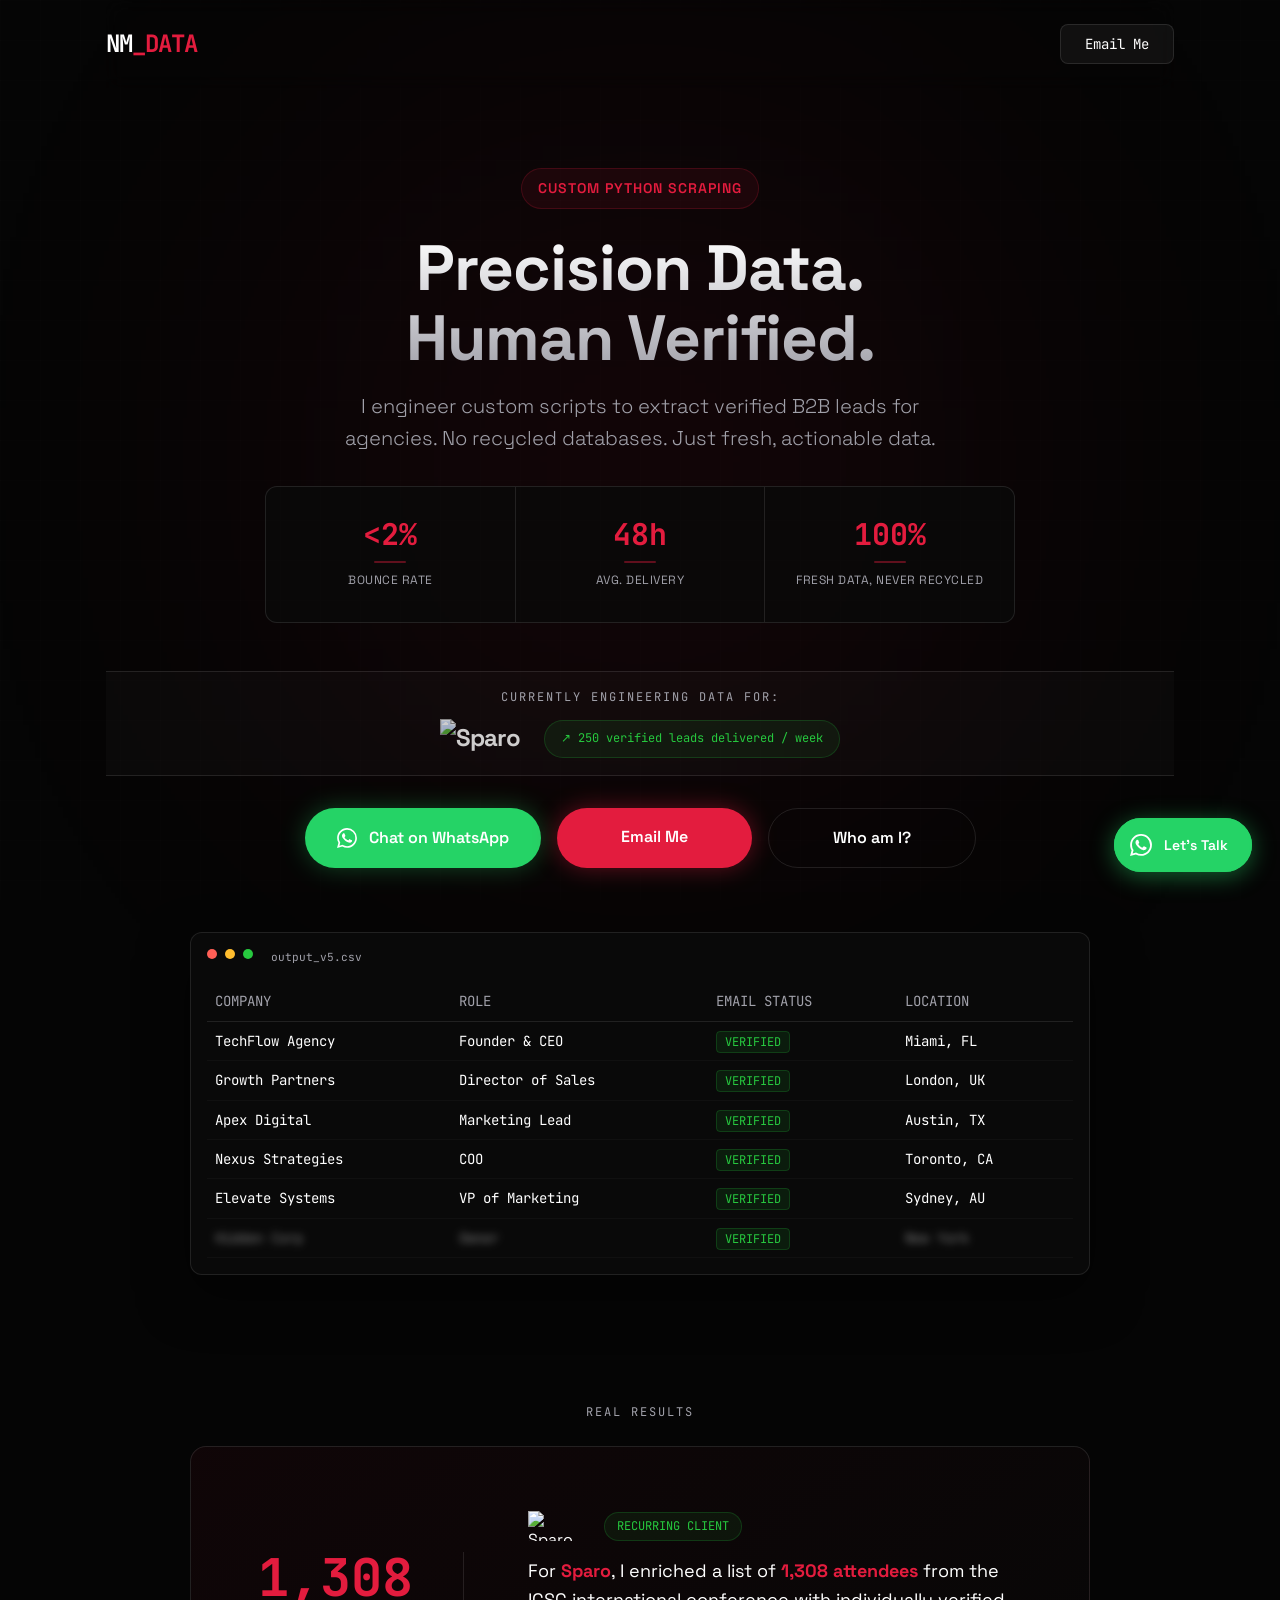
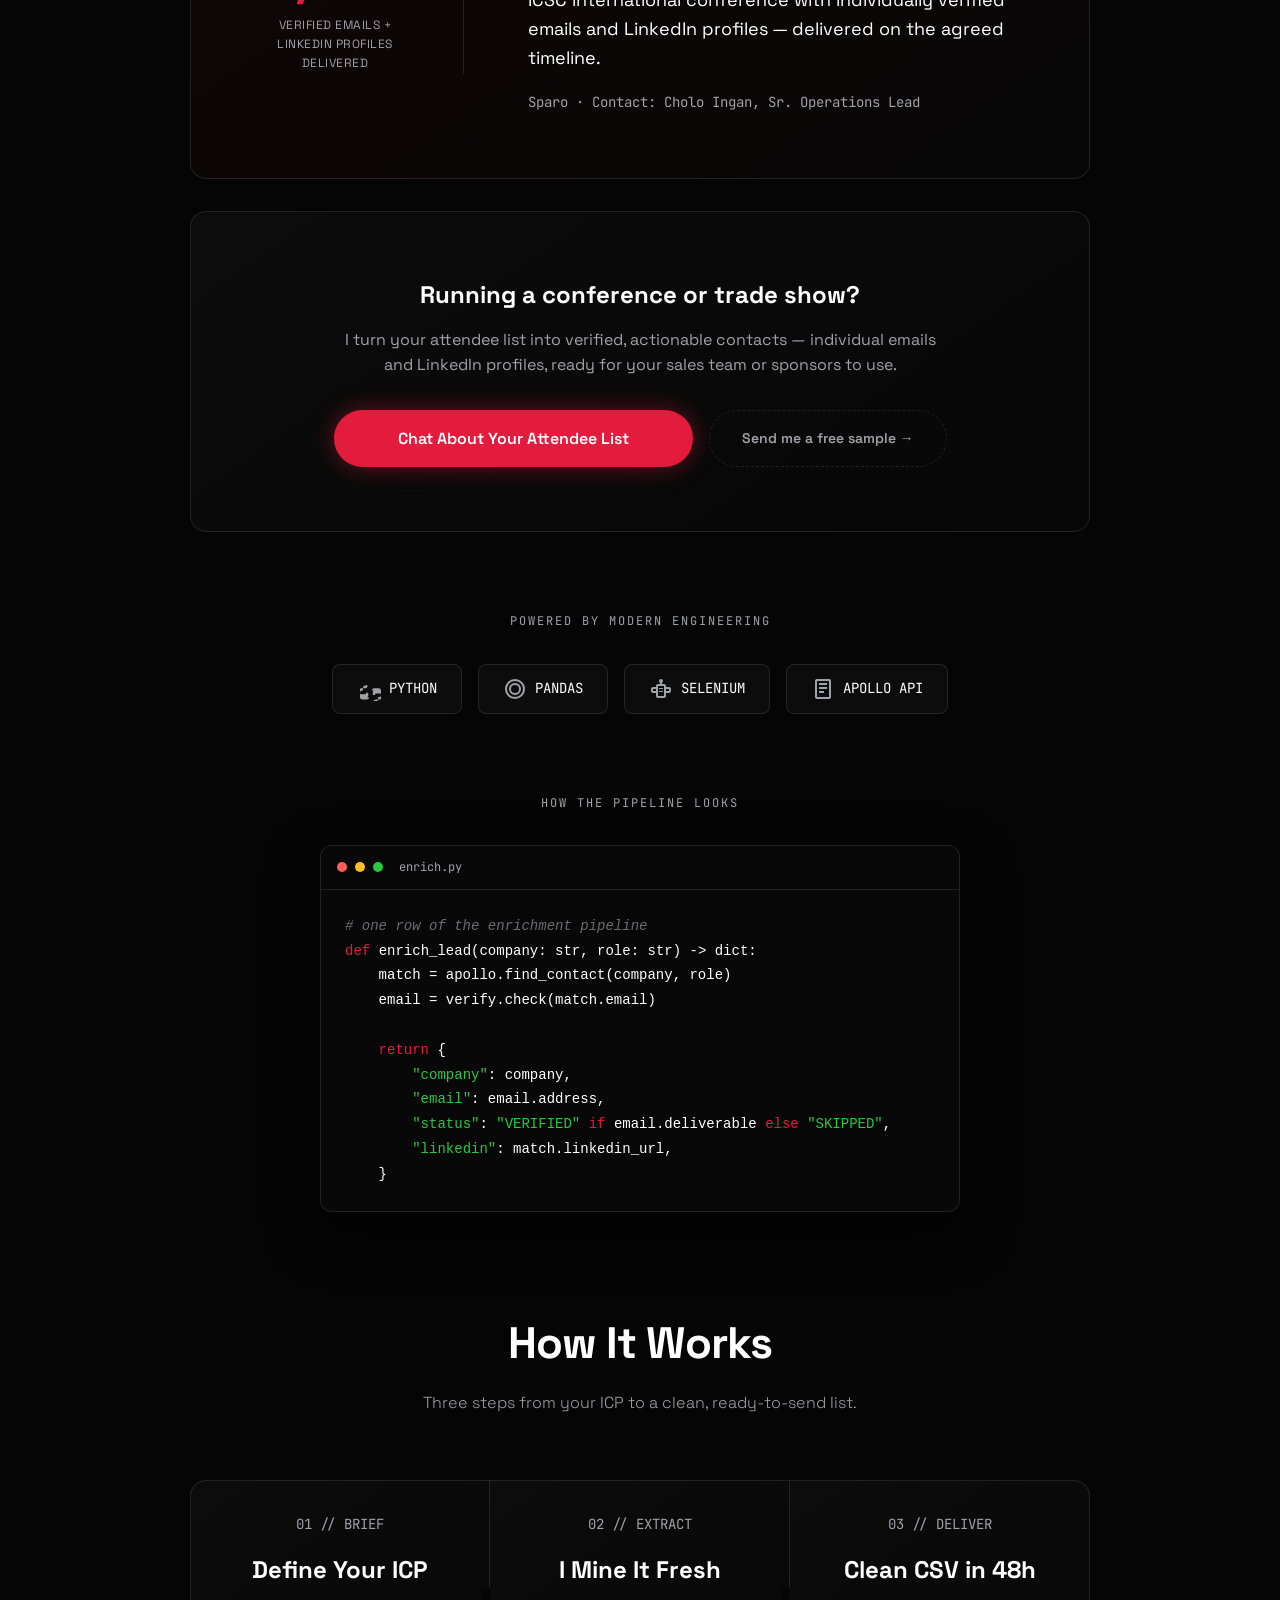
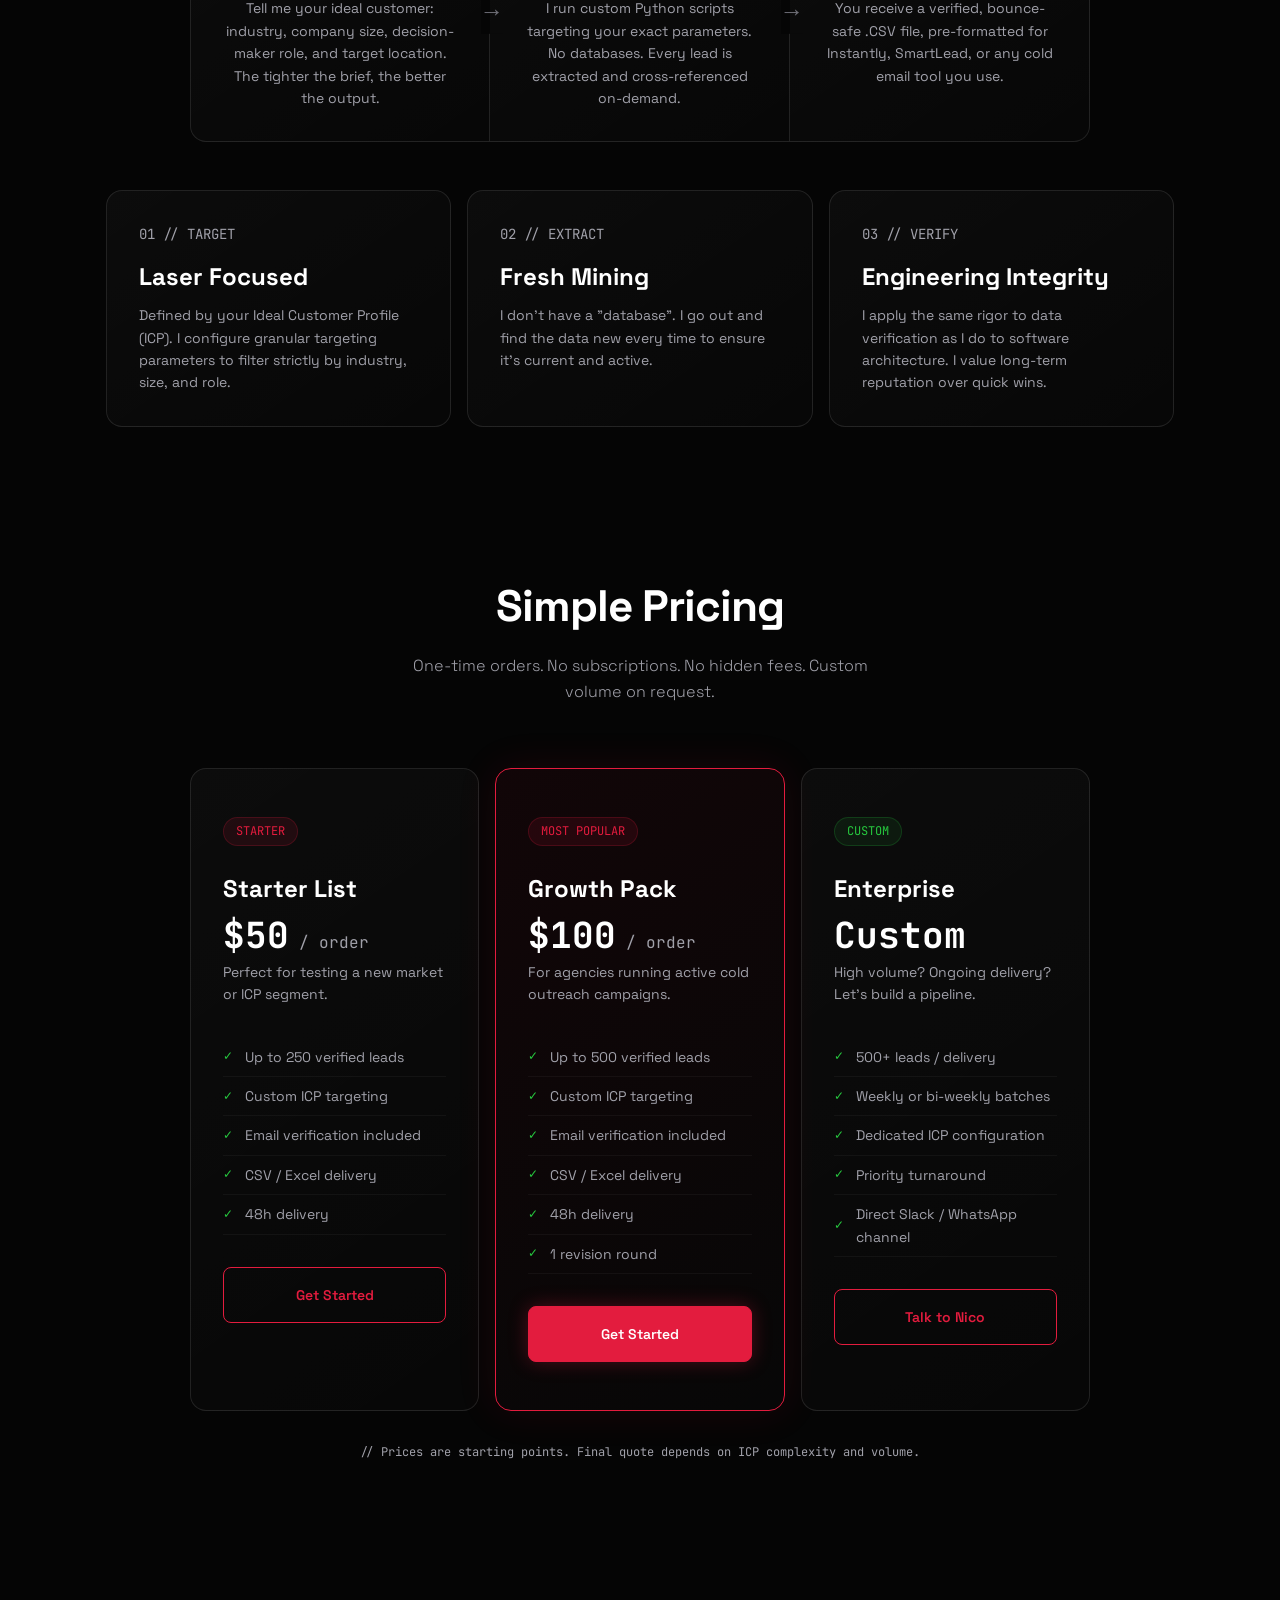
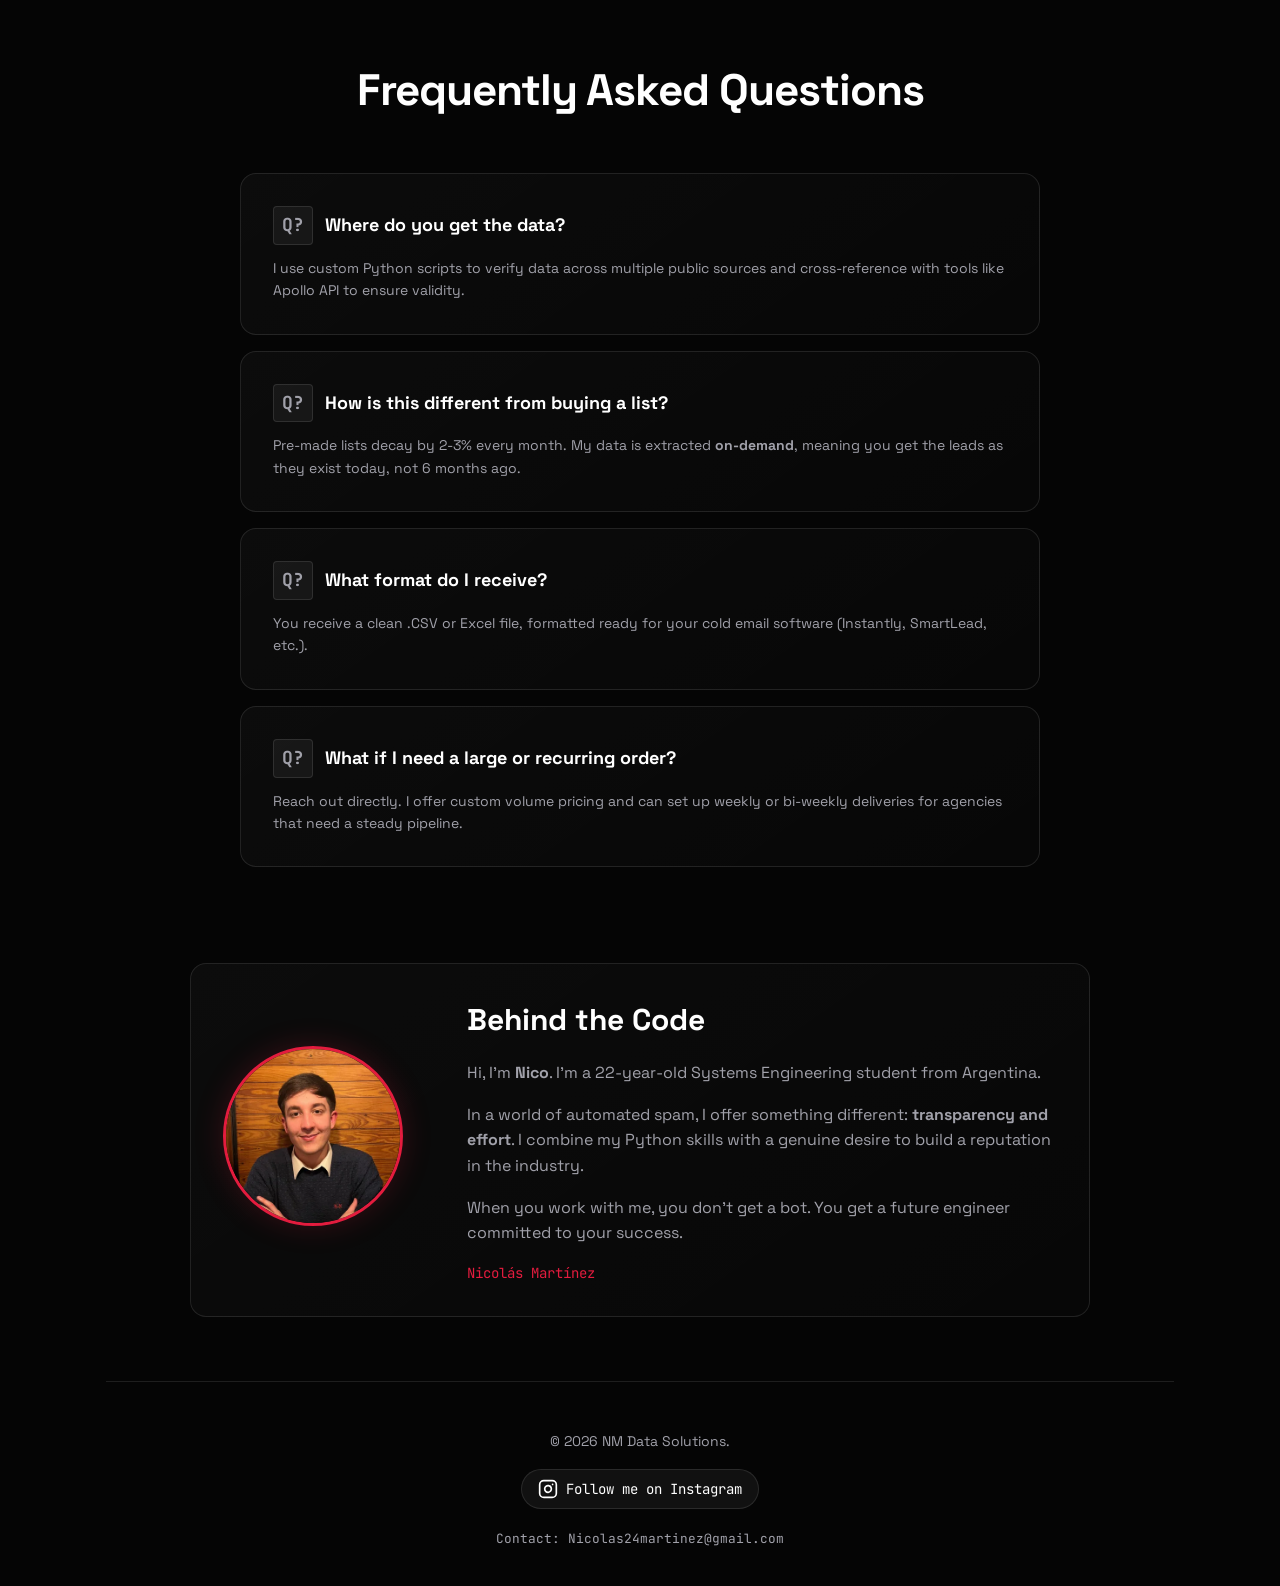
==== commit eaa3813c: "Fase 3: design system overhaul (typography, spacing, color, motion, craft) Establishes a real design" ====
--- a/index.html
+++ b/index.html
@@ -34,6 +34,8 @@
     <link rel="stylesheet" href="style.css">
 
     <link rel="icon" href="data:image/svg+xml,%3Csvg%20xmlns=%22http://www.w3.org/2000/svg%22%20viewBox=%220%200%20100%20100%22%3E%3Crect%20width=%22100%22%20height=%22100%22%20rx=%2220%22%20fill=%22%23050505%22%20stroke=%22%23e31c3e%22%20stroke-width=%224%22/%3E%3Ctext%20x=%2250%22%20y=%2250%22%20font-family=%22%27JetBrains%20Mono%27%22%20font-weight=%22bold%22%20font-size=%2245%22%20fill=%22%23ffffff%22%20text-anchor=%22middle%22%20dy=%22.3em%22%3EN%3Ctspan%20fill=%22%23e31c3e%22%3EM%3C/tspan%3E%3C/text%3E%3C/svg%3E">
+    <link rel="apple-touch-icon" href="apple-touch-icon.png">
+    <meta name="theme-color" content="#050505">
 
     <script type="application/ld+json">
     {
@@ -226,6 +228,28 @@
             </div>
         </div>
 
+        <!-- CODE SNIPPET — real, generic sample of the pipeline shape -->
+        <div class="code-section fade-in">
+            <span class="trusted-label" style="margin-bottom: 20px;">HOW THE PIPELINE LOOKS</span>
+            <div class="code-window">
+                <div class="code-window-header">
+                    <div class="dot red"></div><div class="dot yellow"></div><div class="dot green"></div>
+                    <span>enrich.py</span>
+                </div>
+                <pre><code><span class="tok-com"># one row of the enrichment pipeline</span>
+<span class="tok-kw">def</span> <span class="tok-fn">enrich_lead</span>(company: str, role: str) -> dict:
+    match = apollo.find_contact(company, role)
+    email = verify.check(match.email)
+
+    <span class="tok-kw">return</span> {
+        <span class="tok-str">"company"</span>: company,
+        <span class="tok-str">"email"</span>: email.address,
+        <span class="tok-str">"status"</span>: <span class="tok-str">"VERIFIED"</span> <span class="tok-kw">if</span> email.deliverable <span class="tok-kw">else</span> <span class="tok-str">"SKIPPED"</span>,
+        <span class="tok-str">"linkedin"</span>: match.linkedin_url,
+    }</code></pre>
+            </div>
+        </div>
+
         <!-- HOW IT WORKS — NEW SECTION -->
         <div class="how-section fade-in">
             <h2 class="section-title">How It Works</h2>
--- a/style.css
+++ b/style.css
@@ -1,18 +1,6 @@
 @font-face {
-    font-family: 'Outfit'; font-style: normal; font-weight: 300; font-display: swap;
-    src: url('fonts/outfit-300.woff2') format('woff2');
-}
-@font-face {
-    font-family: 'Outfit'; font-style: normal; font-weight: 400; font-display: swap;
-    src: url('fonts/outfit-400.woff2') format('woff2');
-}
-@font-face {
-    font-family: 'Outfit'; font-style: normal; font-weight: 700; font-display: swap;
-    src: url('fonts/outfit-700.woff2') format('woff2');
-}
-@font-face {
-    font-family: 'Outfit'; font-style: normal; font-weight: 800; font-display: swap;
-    src: url('fonts/outfit-800.woff2') format('woff2');
+    font-family: 'Space Grotesk'; font-style: normal; font-weight: 300 700; font-display: swap;
+    src: url('fonts/space-grotesk-var.woff2') format('woff2');
 }
 @font-face {
     font-family: 'JetBrains Mono'; font-style: normal; font-weight: 400; font-display: swap;
@@ -24,13 +12,59 @@
 }
 
 :root {
+    /* COLOR — reserved for brand mark, primary actions, and key data. Neutral
+       grays carry hierarchy everywhere else. */
     --bg-color: #050505;
-    --card-bg: rgba(255, 255, 255, 0.03);
     --text-main: #ffffff;
     --text-muted: #a1a1aa;
+    --text-faint: #6b6b74;
     --accent: #e31c3e;
     --accent-glow: rgba(227, 28, 62, 0.4);
+    --success: #27c93f;
+    --success-glow: rgba(39, 201, 63, 0.4);
+    --whatsapp: #25D366;
+
+    /* surfaces — layered elevation instead of one-off rgba() per rule */
+    --card-bg: rgba(255, 255, 255, 0.03);
+    --surface-1: rgba(255, 255, 255, 0.02);
+    --surface-2: rgba(255, 255, 255, 0.05);
     --border: rgba(255, 255, 255, 0.1);
+    --border-subtle: rgba(255, 255, 255, 0.06);
+    --border-strong: rgba(255, 255, 255, 0.18);
+
+    /* type scale — deliberate steps, not eyeballed sizes */
+    --text-xs: 0.75rem;    /* 12px — micro labels, fine print */
+    --text-sm: 0.875rem;   /* 14px — nav, buttons, captions */
+    --text-base: 1rem;     /* 16px — body copy */
+    --text-md: 1.125rem;   /* 18px — emphasized body */
+    --text-lg: 1.25rem;    /* 20px — hero subhead */
+    --text-xl: 1.5rem;     /* 24px — card/section sub-headlines */
+    --text-2xl: 1.875rem;  /* 30px — section headings (small) */
+    --text-3xl: 2.25rem;   /* 36px — stat numbers */
+    --text-4xl: 2.75rem;   /* 44px — section titles, hero on mobile */
+    --text-5xl: 3.25rem;   /* 52px — case study stat, the single biggest number besides h1 */
+    --text-6xl: 4rem;      /* 64px — hero, desktop */
+
+    /* spacing scale — 8px base, 4px half-step for fine control */
+    --space-1: 4px;
+    --space-2: 8px;
+    --space-3: 12px;
+    --space-4: 16px;
+    --space-5: 24px;
+    --space-6: 32px;
+    --space-7: 48px;
+    --space-8: 64px;
+    --space-9: 80px;
+    --space-10: 96px;
+
+    /* radius — three tiers by density, one pill for actions */
+    --radius-sm: 8px;   /* dense UI chrome: tech chips, tags, inline controls */
+    --radius-md: 12px;  /* functional containers: terminal window, stats strip */
+    --radius-lg: 16px;  /* primary content cards */
+    --radius-pill: 999px;
+
+    /* motion — one signature easing instead of the browser default */
+    --ease-out: cubic-bezier(0.16, 1, 0.3, 1);
 }
 
 html { scroll-behavior: smooth; }
@@ -44,7 +78,7 @@
 }
 
 body {
-    font-family: 'Outfit', sans-serif;
+    font-family: 'Space Grotesk', sans-serif;
     background-color: var(--bg-color);
     color: var(--text-main);
     line-height: 1.6;
@@ -57,238 +91,249 @@
     background-size: 40px 40px; z-index: -1; opacity: 0.3;
 }
 
-.container { max-width: 1100px; margin: 0 auto; padding: 0 20px; }
+/* CUSTOM SCROLLBAR + SELECTION — themed instead of browser default */
+::selection { background: var(--accent); color: #fff; }
+::-webkit-scrollbar { width: 10px; height: 10px; }
+::-webkit-scrollbar-track { background: var(--bg-color); }
+::-webkit-scrollbar-thumb { background: var(--surface-2); border-radius: var(--radius-pill); border: 2px solid var(--bg-color); }
+::-webkit-scrollbar-thumb:hover { background: var(--border-strong); }
+html { scrollbar-color: var(--surface-2) var(--bg-color); scrollbar-width: thin; }
+
+.container { max-width: 1100px; margin: 0 auto; padding: 0 var(--space-4); }
 
 /* HEADER */
 header {
-    padding: 20px 0; display: flex; justify-content: space-between; align-items: center;
+    padding: var(--space-5) 0; display: flex; justify-content: space-between; align-items: center;
     backdrop-filter: blur(10px); position: sticky; top: 0; z-index: 100;
 }
-.logo { font-family: 'JetBrains Mono', monospace; font-weight: 700; font-size: 1.5rem; letter-spacing: -1px; }
+.logo { font-family: 'JetBrains Mono', monospace; font-weight: 700; font-size: var(--text-xl); letter-spacing: -1px; }
 .logo span { color: var(--accent); }
 .btn-nav {
-    font-family: 'JetBrains Mono', monospace; font-size: 0.85rem; color: var(--text-main);
-    text-decoration: none; border: 1px solid var(--border); padding: 8px 20px; border-radius: 4px; transition: all 0.3s ease;
-    background: rgba(255,255,255,0.05);
+    font-family: 'JetBrains Mono', monospace; font-size: var(--text-sm); color: var(--text-main);
+    text-decoration: none; border: 1px solid var(--border); padding: var(--space-2) var(--space-5); border-radius: var(--radius-sm);
+    background: var(--surface-2);
+    transition: border-color 0.2s var(--ease-out), background-color 0.2s var(--ease-out);
 }
 .btn-nav:hover { border-color: var(--accent); background: var(--accent); }
 
 /* HERO */
-.hero { padding: 80px 0 60px; text-align: center; position: relative; }
+.hero { padding: var(--space-9) 0 var(--space-7); text-align: center; position: relative; }
 .hero::after {
     content: ""; position: absolute; top: 30%; left: 50%; transform: translate(-50%, -50%);
     width: 500px; height: 500px; background: var(--accent); filter: blur(200px); opacity: 0.12; z-index: -1;
 }
 .badge {
     display: inline-block; background: rgba(227, 28, 62, 0.08); color: var(--accent);
-    padding: 6px 14px; border-radius: 20px; font-size: 0.8rem; font-weight: 600; letter-spacing: 1px;
-    margin-bottom: 25px; border: 1px solid rgba(227, 28, 62, 0.2);
+    padding: var(--space-2) var(--space-4); border-radius: var(--radius-pill); font-size: var(--text-sm); font-weight: 600; letter-spacing: 1px;
+    margin-bottom: var(--space-5); border: 1px solid rgba(227, 28, 62, 0.2);
 }
 h1 {
-    font-size: 4rem; line-height: 1.1; font-weight: 700; margin-bottom: 20px; letter-spacing: -1px;
+    font-size: var(--text-6xl); line-height: 1.1; font-weight: 700; margin-bottom: var(--space-4); letter-spacing: -1px;
     color: #ffffff;
     background: linear-gradient(to bottom, #fff, #a1a1aa); background-clip: text; -webkit-background-clip: text; -webkit-text-fill-color: transparent;
 }
-h2 { font-size: 1.25rem; color: var(--text-muted); font-weight: 300; max-width: 650px; margin: 0 auto 40px; }
-.hero-buttons { display: flex; gap: 20px; justify-content: center; margin-bottom: 50px; flex-wrap: wrap; }
+h2 { font-size: var(--text-lg); color: var(--text-muted); font-weight: 300; max-width: 650px; margin: 0 auto var(--space-6); }
+.hero-buttons { display: flex; gap: var(--space-4); justify-content: center; margin-bottom: var(--space-8); flex-wrap: wrap; }
 .btn-primary {
     display: inline-block; background-color: var(--accent); color: white;
-    padding: 16px 40px; border-radius: 50px; text-decoration: none; font-weight: 600;
-    font-size: 1rem; transition: all 0.3s ease; box-shadow: 0 0 25px rgba(227, 28, 62, 0.4);
+    padding: var(--space-4) var(--space-8); border-radius: var(--radius-pill); text-decoration: none; font-weight: 600;
+    font-size: var(--text-base); transition: transform 0.2s var(--ease-out), box-shadow 0.2s var(--ease-out); box-shadow: 0 0 25px rgba(227, 28, 62, 0.4);
 }
 .btn-primary:hover { transform: translateY(-2px); box-shadow: 0 0 40px rgba(227, 28, 62, 0.6); }
 .btn-secondary {
     display: inline-block; background-color: transparent; color: var(--text-main);
-    padding: 16px 40px; border-radius: 50px; text-decoration: none; font-weight: 600;
-    font-size: 1rem; transition: all 0.3s ease; border: 1px solid var(--border);
-}
-.btn-secondary:hover { border-color: var(--text-main); background: rgba(255,255,255,0.05); }
+    padding: var(--space-4) var(--space-8); border-radius: var(--radius-pill); text-decoration: none; font-weight: 600;
+    font-size: var(--text-base); transition: border-color 0.2s var(--ease-out), background-color 0.2s var(--ease-out); border: 1px solid var(--border);
+}
+.btn-secondary:hover { border-color: var(--text-main); background: var(--surface-2); }
 
 /* WHATSAPP BUTTON */
 .btn-whatsapp {
-    display: inline-flex; align-items: center; gap: 10px;
-    background-color: #25D366; color: white;
-    padding: 16px 32px; border-radius: 50px; text-decoration: none; font-weight: 600;
-    font-size: 1rem; transition: all 0.3s ease; box-shadow: 0 0 25px rgba(37, 211, 102, 0.3);
+    display: inline-flex; align-items: center; gap: var(--space-3);
+    background-color: var(--whatsapp); color: white;
+    padding: var(--space-4) var(--space-6); border-radius: var(--radius-pill); text-decoration: none; font-weight: 600;
+    font-size: var(--text-base); transition: transform 0.2s var(--ease-out), box-shadow 0.2s var(--ease-out); box-shadow: 0 0 25px rgba(37, 211, 102, 0.3);
 }
 .btn-whatsapp:hover { transform: translateY(-2px); box-shadow: 0 0 40px rgba(37, 211, 102, 0.5); }
 .btn-whatsapp svg { width: 20px; height: 20px; fill: white; flex-shrink: 0; }
 
 /* STATS STRIP — ANIMATED */
 .stats-strip {
-    display: flex; justify-content: center; gap: 0; margin: 0 auto 50px;
+    display: flex; justify-content: center; gap: 0; margin: 0 auto var(--space-7);
     max-width: 750px; background: rgba(10,10,10,0.8);
-    border: 1px solid var(--border); border-radius: 12px; overflow: hidden;
+    border: 1px solid var(--border); border-radius: var(--radius-md); overflow: hidden;
     position: relative;
 }
-.stats-strip::before {
-    content: ""; position: absolute; inset: 0;
-    background: linear-gradient(90deg, transparent 0%, rgba(227,28,62,0.04) 50%, transparent 100%);
-    animation: shimmer 3s ease-in-out infinite;
-    pointer-events: none;
-}
-@keyframes shimmer {
-    0%, 100% { opacity: 0; transform: translateX(-100%); }
-    50% { opacity: 1; }
-    100% { opacity: 0; transform: translateX(100%); }
-}
 .stat-item {
-    flex: 1; padding: 28px 20px; text-align: center;
+    flex: 1; padding: var(--space-6) var(--space-4); text-align: center;
     border-right: 1px solid var(--border);
-    transition: background 0.3s ease;
+    transition: background-color 0.2s var(--ease-out);
     cursor: default;
 }
 .stat-item:last-child { border-right: none; }
 .stat-item:hover { background: rgba(227,28,62,0.04); }
 .stat-number {
-    font-family: 'JetBrains Mono', monospace; font-size: 2.2rem; font-weight: 700;
+    font-family: 'JetBrains Mono', monospace; font-size: var(--text-2xl); font-weight: 700;
     color: var(--accent); display: block; line-height: 1;
-    transition: transform 0.2s ease;
+    transition: transform 0.2s var(--ease-out);
 }
 .stat-item:hover .stat-number {
     transform: scale(1.08);
 }
 .stat-bar {
     width: 32px; height: 2px; background: var(--accent);
-    margin: 10px auto 8px; border-radius: 2px;
-    opacity: 0.4; transition: all 0.3s ease;
+    margin: var(--space-3) auto var(--space-2); border-radius: 2px;
+    opacity: 0.4; transition: all 0.2s var(--ease-out);
 }
 .stat-item:hover .stat-bar { width: 48px; opacity: 1; }
 .stat-label {
-    font-size: 0.75rem; color: var(--text-muted);
+    font-size: var(--text-xs); color: var(--text-muted);
     letter-spacing: 0.5px; display: block;
     text-transform: uppercase;
 }
-/* count-up animation class */
-.stat-number.counting { animation: pulse-num 0.1s ease; }
-@keyframes pulse-num {
-    0% { transform: scale(1.05); }
-    100% { transform: scale(1); }
-}
 
 /* TRUSTED BY */
 .trusted-by {
-    margin-bottom: 40px; padding: 20px; border-top: 1px solid var(--border); border-bottom: 1px solid var(--border);
-    background: rgba(255,255,255,0.01);
+    margin-bottom: var(--space-6); padding: var(--space-4); border-top: 1px solid var(--border); border-bottom: 1px solid var(--border);
+    background: var(--surface-1);
 }
 .trusted-label {
-    font-family: 'JetBrains Mono', monospace; font-size: 0.75rem; color: var(--text-muted);
-    letter-spacing: 2px; text-transform: uppercase; display: block; margin-bottom: 12px;
-}
-.trusted-row { display: flex; align-items: center; justify-content: center; gap: 24px; flex-wrap: wrap; }
+    font-family: 'JetBrains Mono', monospace; font-size: var(--text-xs); color: var(--text-muted);
+    letter-spacing: 2px; text-transform: uppercase; display: block; margin-bottom: var(--space-3);
+}
+.trusted-row { display: flex; align-items: center; justify-content: center; gap: var(--space-5); flex-wrap: wrap; }
 .client-logo-link { text-decoration: none; display: inline-block; }
 .client-logo {
-    font-family: 'Outfit', sans-serif; font-weight: 800; font-size: 1.8rem; letter-spacing: -1px;
-    color: #fff; display: inline-flex; align-items: center; gap: 12px;
-    opacity: 0.8; transition: all 0.3s;
+    font-family: 'Space Grotesk', sans-serif; font-weight: 700; font-size: var(--text-xl); letter-spacing: -1px;
+    color: #fff; display: inline-flex; align-items: center; gap: var(--space-3);
+    opacity: 0.8; transition: opacity 0.2s var(--ease-out), transform 0.2s var(--ease-out);
 }
 .client-logo:hover { opacity: 1; transform: scale(1.05); }
 .sparo-img { height: 40px; width: auto; display: block; }
 
-/* CLIENT RESULT BADGE — NEW */
+/* badge/pill base — one recipe, color via modifier */
 .client-result {
-    font-family: 'JetBrains Mono', monospace; font-size: 0.78rem;
-    color: #27c93f; background: rgba(39, 201, 63, 0.08);
-    border: 1px solid rgba(39, 201, 63, 0.2); padding: 6px 14px; border-radius: 20px;
-}
-
-/* EMAIL HELPER */
-.contact-info {
-    font-family: 'JetBrains Mono', monospace; font-size: 0.85rem; color: var(--text-muted);
-    margin-top: 20px; padding: 10px; background: rgba(255,255,255,0.05); border-radius: 4px; display: inline-block;
-}
-.contact-info span { color: var(--text-main); }
+    font-family: 'JetBrains Mono', monospace; font-size: var(--text-xs);
+    color: var(--success); background: rgba(39, 201, 63, 0.08);
+    border: 1px solid rgba(39, 201, 63, 0.2); padding: var(--space-2) var(--space-4); border-radius: var(--radius-pill);
+}
 
 /* DATA PREVIEW TABLE */
 .data-preview {
     margin: 0 auto; background: rgba(10, 10, 10, 0.8); border: 1px solid var(--border);
-    border-radius: 12px; padding: 20px; max-width: 900px; box-shadow: 0 20px 50px rgba(0,0,0,0.5);
-}
-.data-preview-header { display: flex; gap: 8px; margin-bottom: 15px; }
+    border-radius: var(--radius-md); padding: var(--space-4); max-width: 900px; box-shadow: 0 20px 50px rgba(0,0,0,0.5);
+}
+.data-preview-header { display: flex; gap: var(--space-2); margin-bottom: var(--space-4); }
 .dot { width: 10px; height: 10px; border-radius: 50%; background: var(--border); }
 .dot.red { background: #ff5f56; } .dot.yellow { background: #ffbd2e; } .dot.green { background: #27c93f; }
-.data-table { width: 100%; border-collapse: collapse; font-family: 'JetBrains Mono', monospace; font-size: 0.8rem; text-align: left; }
-.data-table th { color: var(--text-muted); padding: 10px; border-bottom: 1px solid var(--border); font-weight: normal; }
-.data-table td { color: var(--text-main); padding: 10px; border-bottom: 1px solid rgba(255,255,255,0.03); }
+.data-table { width: 100%; border-collapse: collapse; font-family: 'JetBrains Mono', monospace; font-size: var(--text-sm); text-align: left; }
+.data-table th { color: var(--text-muted); padding: var(--space-2); border-bottom: 1px solid var(--border); font-weight: normal; }
+.data-table td { color: var(--text-main); padding: var(--space-2); border-bottom: 1px solid rgba(255,255,255,0.03); }
 .blur-text { filter: blur(4px); opacity: 0.5; user-select: none; }
-.tag { padding: 2px 6px; border-radius: 4px; font-size: 0.7rem; }
-.tag.verified { background: rgba(39, 201, 63, 0.1); color: #27c93f; border: 1px solid rgba(39, 201, 63, 0.2); }
+.tag { padding: 2px var(--space-2); border-radius: 4px; font-size: var(--text-xs); }
+.tag.verified { background: rgba(39, 201, 63, 0.1); color: var(--success); border: 1px solid rgba(39, 201, 63, 0.2); }
 
 /* TECH STACK */
-.tech-section { margin-top: 80px; text-align: center; }
-.tech-grid { display: flex; justify-content: center; gap: 20px; flex-wrap: wrap; margin-top: 30px; }
+.tech-section { margin-top: var(--space-9); text-align: center; }
+.tech-grid { display: flex; justify-content: center; gap: var(--space-4); flex-wrap: wrap; margin-top: var(--space-6); }
 .tech-card {
-    background: var(--card-bg); border: 1px solid var(--border); padding: 15px 25px;
-    border-radius: 8px; display: flex; align-items: center; gap: 10px;
-    font-family: 'JetBrains Mono', monospace; font-size: 0.9rem; color: var(--text-main);
-    transition: all 0.3s ease;
-}
-.tech-card:hover { border-color: var(--accent); transform: translateY(-3px); }
+    background: var(--card-bg); border: 1px solid var(--border); padding: var(--space-3) var(--space-5);
+    border-radius: var(--radius-sm); display: flex; align-items: center; gap: var(--space-2);
+    font-family: 'JetBrains Mono', monospace; font-size: var(--text-sm); color: var(--text-main);
+    transition: border-color 0.2s var(--ease-out), background-color 0.2s var(--ease-out);
+}
+.tech-card:hover { border-color: var(--border-strong); background: var(--surface-2); }
 .tech-icon { width: 24px; height: 24px; fill: var(--text-muted); }
-.tech-card:hover .tech-icon { fill: var(--accent); }
-
-/* CASE STUDY — SPARO / ICSC — NEW */
-.case-study-section { margin-top: 80px; text-align: center; }
+.tech-card:hover .tech-icon { fill: var(--text-main); }
+
+/* CODE SNIPPET — real syntax-colored sample, no JS library (keeps perf budget) */
+.code-section { margin-top: var(--space-9); text-align: center; }
+.code-window {
+    margin: var(--space-6) auto 0; max-width: 640px; text-align: left;
+    background: rgba(10, 10, 10, 0.85); border: 1px solid var(--border);
+    border-radius: var(--radius-md); overflow: hidden; box-shadow: 0 20px 50px rgba(0,0,0,0.5);
+}
+.code-window-header { display: flex; align-items: center; gap: var(--space-2); padding: var(--space-3) var(--space-4); border-bottom: 1px solid var(--border); }
+.code-window-header span {
+    font-family: 'JetBrains Mono', monospace; font-size: var(--text-xs); color: var(--text-muted); margin-left: var(--space-2);
+}
+.code-window pre {
+    margin: 0; padding: var(--space-5); overflow-x: auto;
+    font-family: 'JetBrains Mono', monospace; font-size: var(--text-sm); line-height: 1.7; color: var(--text-main);
+}
+.tok-kw { color: var(--accent); }
+.tok-str { color: var(--success); }
+.tok-com { color: var(--text-faint); font-style: italic; }
+.tok-fn { color: var(--text-main); }
+
+/* CASE STUDY — SPARO / ICSC */
+.case-study-section { margin-top: var(--space-9); text-align: center; }
 .case-study-card {
-    margin: 25px auto 0; max-width: 900px; display: flex; align-items: center; gap: 50px;
+    margin: var(--space-5) auto 0; max-width: 900px; display: flex; align-items: center; gap: var(--space-8);
     background: linear-gradient(145deg, rgba(227,28,62,0.05) 0%, rgba(255,255,255,0.01) 100%);
-    border: 1px solid var(--border); padding: 45px; border-radius: 20px; text-align: left;
-}
+    border: 1px solid var(--border); padding: var(--space-8); border-radius: var(--radius-lg); text-align: left;
+    transition: border-color 0.2s var(--ease-out), box-shadow 0.2s var(--ease-out);
+}
+.case-study-card:hover { border-color: rgba(227,28,62,0.35); box-shadow: 0 0 40px rgba(227,28,62,0.08); }
 .case-number-block {
-    flex-shrink: 0; text-align: center; padding-right: 40px; border-right: 1px solid var(--border);
+    flex-shrink: 0; text-align: center; padding-right: var(--space-7); border-right: 1px solid var(--border);
 }
 .case-number {
-    font-family: 'JetBrains Mono', monospace; font-size: 3.2rem; font-weight: 700;
+    font-family: 'JetBrains Mono', monospace; font-size: var(--text-5xl); font-weight: 700;
     color: var(--accent); display: block; line-height: 1;
 }
 .case-number-label {
-    font-size: 0.78rem; color: var(--text-muted); text-transform: uppercase;
-    letter-spacing: 0.5px; display: block; margin-top: 12px; max-width: 160px;
-}
-.case-body p { color: var(--text-main); font-size: 1.05rem; margin-bottom: 16px; }
+    font-size: var(--text-xs); color: var(--text-muted); text-transform: uppercase;
+    letter-spacing: 0.5px; display: block; margin-top: var(--space-3); max-width: 160px;
+}
+.case-body p { color: var(--text-main); font-size: var(--text-md); margin-bottom: var(--space-4); }
 .case-body p strong { color: var(--accent); }
-.case-logo-row { display: flex; align-items: center; gap: 16px; margin-bottom: 18px; flex-wrap: wrap; }
+.case-logo-row { display: flex; align-items: center; gap: var(--space-4); margin-bottom: var(--space-4); flex-wrap: wrap; }
 .case-logo-row img { height: 30px; width: auto; }
 .case-client-tag {
-    font-family: 'JetBrains Mono', monospace; font-size: 0.7rem; color: #27c93f;
+    font-family: 'JetBrains Mono', monospace; font-size: var(--text-xs); color: var(--success);
     background: rgba(39,201,63,0.08); border: 1px solid rgba(39,201,63,0.2);
-    padding: 4px 10px; border-radius: 20px;
+    padding: var(--space-1) var(--space-3); border-radius: var(--radius-pill);
 }
 .case-attribution {
-    font-family: 'JetBrains Mono', monospace; font-size: 0.8rem; color: var(--text-muted);
-}
-
-/* EVENTS NICHE CALLOUT — NEW */
-.niche-section { margin-top: 40px; }
+    font-family: 'JetBrains Mono', monospace; font-size: var(--text-sm); color: var(--text-muted);
+}
+
+/* EVENTS NICHE CALLOUT */
+.niche-section { margin-top: var(--space-6); }
 .niche-card {
-    max-width: 900px; margin: 0 auto; background: var(--card-bg); border: 1px solid var(--border);
-    border-radius: 20px; padding: 45px; text-align: center;
-}
-.niche-card h3 { font-size: 1.6rem; margin-bottom: 14px; color: #fff; }
-.niche-card p { color: var(--text-muted); font-size: 1rem; max-width: 600px; margin: 0 auto 30px; }
-.niche-cta-row { display: flex; gap: 16px; justify-content: center; flex-wrap: wrap; }
+    max-width: 900px; margin: 0 auto;
+    background: linear-gradient(145deg, rgba(255,255,255,0.03) 0%, rgba(255,255,255,0.01) 100%);
+    border: 1px solid var(--border);
+    border-radius: var(--radius-lg); padding: var(--space-8); text-align: center;
+    transition: border-color 0.2s var(--ease-out), background-color 0.2s var(--ease-out);
+}
+.niche-card:hover { border-color: var(--border-strong); background: rgba(255,255,255,0.04); }
+.niche-card h3 { font-size: var(--text-xl); margin-bottom: var(--space-3); color: #fff; }
+.niche-card p { color: var(--text-muted); font-size: var(--text-base); max-width: 600px; margin: 0 auto var(--space-6); }
+.niche-cta-row { display: flex; gap: var(--space-4); justify-content: center; flex-wrap: wrap; }
 .btn-ghost {
     display: inline-block; background: transparent; color: var(--text-muted);
-    padding: 15px 28px; border-radius: 50px; text-decoration: none; font-weight: 600;
-    font-size: 0.9rem; border: 1px dashed var(--border); transition: all 0.3s ease;
+    padding: var(--space-4) var(--space-6); border-radius: var(--radius-pill); text-decoration: none; font-weight: 600;
+    font-size: var(--text-sm); border: 1px dashed var(--border); transition: border-color 0.2s var(--ease-out), color 0.2s var(--ease-out);
 }
 .btn-ghost:hover { border-color: var(--accent); color: var(--accent); }
 
 @media (max-width: 768px) {
-    .case-study-card { flex-direction: column; text-align: center; padding: 35px 25px; }
-    .case-number-block { border-right: none; border-bottom: 1px solid var(--border); padding-right: 0; padding-bottom: 22px; margin-bottom: 5px; }
+    .case-study-card { flex-direction: column; text-align: center; padding: var(--space-6) var(--space-5); }
+    .case-number-block { border-right: none; border-bottom: 1px solid var(--border); padding-right: 0; padding-bottom: var(--space-5); margin-bottom: var(--space-1); }
     .case-number-label { max-width: none; margin-left: auto; margin-right: auto; }
     .case-logo-row { justify-content: center; }
 }
 
-/* HOW IT WORKS — NEW */
-.how-section { padding: 100px 0 0; text-align: center; }
+/* HOW IT WORKS */
+.how-section { padding: var(--space-10) 0 0; text-align: center; }
 .section-title {
-    font-size: 2.5rem; font-weight: 700; letter-spacing: -1px;
-    margin-bottom: 12px; color: var(--text-main);
+    font-size: var(--text-4xl); font-weight: 700; letter-spacing: -1px;
+    margin-bottom: var(--space-3); color: var(--text-main);
 }
 .section-subtitle {
-    font-size: 1rem; color: var(--text-muted); margin-bottom: 50px;
+    font-size: var(--text-base); color: var(--text-muted); margin-bottom: var(--space-8);
     font-weight: 300; max-width: 500px; margin-left: auto; margin-right: auto;
 }
 .how-grid {
@@ -297,151 +342,152 @@
 }
 .how-step {
     background: linear-gradient(145deg, rgba(255,255,255,0.03) 0%, rgba(255,255,255,0.01) 100%);
-    padding: 35px 30px; border: 1px solid var(--border); position: relative;
-    transition: all 0.3s ease;
-}
-.how-step:first-child { border-radius: 12px 0 0 12px; }
-.how-step:last-child { border-radius: 0 12px 12px 0; }
+    padding: var(--space-6); border: 1px solid var(--border); position: relative;
+    transition: border-color 0.2s var(--ease-out), background-color 0.2s var(--ease-out);
+}
+.how-step:first-child { border-radius: var(--radius-lg) 0 0 var(--radius-lg); }
+.how-step:last-child { border-radius: 0 var(--radius-lg) var(--radius-lg) 0; }
 .how-step:not(:first-child) { border-left: none; }
-.how-step:hover { background: rgba(255,255,255,0.04); border-color: var(--accent); z-index: 1; }
+.how-step:hover { background: rgba(255,255,255,0.04); border-color: var(--border-strong); z-index: 1; }
 .how-step:hover + .how-step { border-left: 1px solid var(--border); }
 .how-number {
-    font-family: 'JetBrains Mono', monospace; color: var(--accent);
-    font-size: 0.8rem; margin-bottom: 16px; display: block;
-}
-.how-step h3 { font-size: 1.2rem; margin-bottom: 10px; color: #fff; }
-.how-step p { color: var(--text-muted); font-size: 0.9rem; }
+    font-family: 'JetBrains Mono', monospace; color: var(--text-muted);
+    font-size: var(--text-sm); margin-bottom: var(--space-4); display: block;
+}
+.how-step h3 { font-size: var(--text-xl); margin-bottom: var(--space-2); color: #fff; }
+.how-step p { color: var(--text-muted); font-size: var(--text-sm); }
 .arrow-connector {
     position: absolute; right: -14px; top: 50%; transform: translateY(-50%);
-    font-family: 'JetBrains Mono', monospace; color: var(--accent);
-    font-size: 1.2rem; z-index: 2; background: var(--bg-color); padding: 4px;
+    font-family: 'JetBrains Mono', monospace; color: var(--text-faint);
+    font-size: var(--text-xl); z-index: 2; background: var(--bg-color); padding: 4px;
 }
 
 /* FEATURES CARD */
-.features { padding: 60px 0; display: grid; grid-template-columns: repeat(auto-fit, minmax(300px, 1fr)); gap: 20px; }
+.features { padding: var(--space-7) 0; display: grid; grid-template-columns: repeat(auto-fit, minmax(300px, 1fr)); gap: var(--space-4); }
 .card {
     background: linear-gradient(145deg, rgba(255,255,255,0.03) 0%, rgba(255,255,255,0.01) 100%);
-    padding: 35px; border-radius: 12px; border: 1px solid var(--border);
-    transition: all 0.3s ease;
-}
-.card:hover { transform: translateY(-5px); border-color: var(--accent); background: rgba(255,255,255,0.04); }
-.card h3 { font-size: 1.3rem; margin-bottom: 10px; font-family: 'Outfit', sans-serif; color: #fff; }
-.card p { color: var(--text-muted); font-size: 0.95rem; }
-.number { font-family: 'JetBrains Mono', monospace; color: var(--accent); font-size: 0.8rem; margin-bottom: 15px; display: block; }
-
-/* PRICING SECTION — NEW */
-.pricing-section { padding: 100px 0; text-align: center; }
+    padding: var(--space-6); border-radius: var(--radius-lg); border: 1px solid var(--border);
+    transition: border-color 0.2s var(--ease-out), background-color 0.2s var(--ease-out);
+}
+.card:hover { border-color: var(--border-strong); background: rgba(255,255,255,0.04); }
+.card h3 { font-size: var(--text-xl); margin-bottom: var(--space-2); font-family: 'Space Grotesk', sans-serif; color: #fff; }
+.card p { color: var(--text-muted); font-size: var(--text-sm); }
+.number { font-family: 'JetBrains Mono', monospace; color: var(--text-muted); font-size: var(--text-sm); margin-bottom: var(--space-3); display: block; }
+
+/* PRICING SECTION */
+.pricing-section { padding: var(--space-10) 0; text-align: center; }
 .pricing-grid {
     display: grid; grid-template-columns: repeat(auto-fit, minmax(280px, 1fr));
-    gap: 20px; max-width: 900px; margin: 50px auto 0;
+    gap: var(--space-4); max-width: 900px; margin: var(--space-7) auto 0;
 }
 .pricing-card {
     background: linear-gradient(145deg, rgba(255,255,255,0.03) 0%, rgba(255,255,255,0.01) 100%);
-    padding: 40px 35px; border-radius: 12px; border: 1px solid var(--border);
-    transition: all 0.3s ease; text-align: left; position: relative;
-}
-.pricing-card:hover { transform: translateY(-5px); background: rgba(255,255,255,0.04); }
+    padding: var(--space-7) var(--space-6); border-radius: var(--radius-lg); border: 1px solid var(--border);
+    transition: border-color 0.2s var(--ease-out), background-color 0.2s var(--ease-out); text-align: left; position: relative;
+}
+.pricing-card:hover { background: rgba(255,255,255,0.04); }
 .pricing-card.featured {
     border-color: var(--accent); background: linear-gradient(145deg, rgba(227,28,62,0.06) 0%, rgba(255,255,255,0.01) 100%);
     box-shadow: 0 0 40px rgba(227, 28, 62, 0.1);
 }
 .pricing-tag {
-    font-family: 'JetBrains Mono', monospace; font-size: 0.7rem; color: var(--accent);
+    font-family: 'JetBrains Mono', monospace; font-size: var(--text-xs); color: var(--accent);
     background: rgba(227,28,62,0.1); border: 1px solid rgba(227,28,62,0.2);
-    padding: 4px 10px; border-radius: 20px; display: inline-block; margin-bottom: 20px;
+    padding: var(--space-1) var(--space-3); border-radius: var(--radius-pill); display: inline-block; margin-bottom: var(--space-5);
 }
 .pricing-tag.green-tag {
-    color: #27c93f; background: rgba(39,201,63,0.08); border-color: rgba(39,201,63,0.2);
-}
-.pricing-name { font-size: 1.3rem; font-weight: 700; color: #fff; margin-bottom: 8px; }
+    color: var(--success); background: rgba(39,201,63,0.08); border-color: rgba(39,201,63,0.2);
+}
+.pricing-name { font-size: var(--text-xl); font-weight: 700; color: #fff; margin-bottom: var(--space-2); }
 .pricing-price {
-    font-family: 'JetBrains Mono', monospace; font-size: 2.4rem; font-weight: 700;
-    color: #fff; line-height: 1; margin-bottom: 6px;
-}
-.pricing-price span { font-size: 1rem; color: var(--text-muted); font-weight: 400; }
-.pricing-desc { color: var(--text-muted); font-size: 0.85rem; margin-bottom: 25px; }
-.pricing-features { list-style: none; padding: 0; margin-bottom: 30px; }
+    font-family: 'JetBrains Mono', monospace; font-size: var(--text-3xl); font-weight: 700;
+    color: #fff; line-height: 1; margin-bottom: var(--space-2);
+}
+.pricing-price span { font-size: var(--text-base); color: var(--text-muted); font-weight: 400; }
+.pricing-desc { color: var(--text-muted); font-size: var(--text-sm); margin-bottom: var(--space-6); }
+.pricing-features { list-style: none; padding: 0; margin-bottom: var(--space-6); }
 .pricing-features li {
-    color: var(--text-muted); font-size: 0.9rem; padding: 8px 0;
+    color: var(--text-muted); font-size: var(--text-sm); padding: var(--space-2) 0;
     border-bottom: 1px solid rgba(255,255,255,0.04);
-    display: flex; align-items: center; gap: 10px;
+    display: flex; align-items: center; gap: var(--space-3);
 }
 .pricing-features li::before {
-    content: "✓"; color: var(--accent); font-family: 'JetBrains Mono', monospace;
-    font-size: 0.8rem; flex-shrink: 0;
+    content: "✓"; color: var(--success); font-family: 'JetBrains Mono', monospace;
+    font-size: var(--text-xs); flex-shrink: 0;
 }
 .pricing-cta {
-    display: block; text-align: center; padding: 14px; border-radius: 8px;
-    text-decoration: none; font-weight: 600; font-size: 0.95rem; transition: all 0.3s ease;
+    display: block; text-align: center; padding: var(--space-4); border-radius: var(--radius-sm);
+    text-decoration: none; font-weight: 600; font-size: var(--text-sm); transition: background-color 0.2s var(--ease-out), color 0.2s var(--ease-out);
     border: 1px solid var(--accent); color: var(--accent);
 }
 .pricing-cta:hover { background: var(--accent); color: white; }
 .pricing-cta.featured-cta {
     background: var(--accent); color: white; border-color: var(--accent);
     box-shadow: 0 0 20px rgba(227,28,62,0.3);
+    transition: transform 0.2s var(--ease-out), box-shadow 0.2s var(--ease-out);
 }
 .pricing-cta.featured-cta:hover { box-shadow: 0 0 35px rgba(227,28,62,0.5); transform: translateY(-1px); }
 .pricing-note {
-    font-family: 'JetBrains Mono', monospace; font-size: 0.75rem; color: var(--text-muted);
-    margin-top: 30px; text-align: center;
+    font-family: 'JetBrains Mono', monospace; font-size: var(--text-xs); color: var(--text-muted);
+    margin-top: var(--space-6); text-align: center;
 }
 
 /* FAQ SECTION */
-.faq-section { margin: 100px auto; padding: 0 20px; }
+.faq-section { margin: var(--space-10) auto; padding: 0 var(--space-4); }
 .faq-header {
-    text-align: center; margin-bottom: 50px; color: var(--text-main);
-    font-size: 2.5rem; font-weight: 700; letter-spacing: -1px;
-}
-.faq-grid { display: grid; gap: 20px; max-width: 800px; margin: 0 auto; }
+    text-align: center; margin-bottom: var(--space-7); color: var(--text-main);
+    font-size: var(--text-4xl); font-weight: 700; letter-spacing: -1px;
+}
+.faq-grid { display: grid; gap: var(--space-4); max-width: 800px; margin: 0 auto; }
 .faq-card {
     background: linear-gradient(145deg, rgba(255,255,255,0.03) 0%, rgba(255,255,255,0.01) 100%);
-    border: 1px solid var(--border); border-radius: 12px; padding: 30px; transition: all 0.3s ease;
-}
-.faq-card:hover { border-color: var(--accent); background: rgba(255,255,255,0.04); transform: translateY(-3px); }
+    border: 1px solid var(--border); border-radius: var(--radius-lg); padding: var(--space-6); transition: border-color 0.2s var(--ease-out), background-color 0.2s var(--ease-out);
+}
+.faq-card:hover { border-color: var(--border-strong); background: rgba(255,255,255,0.04); }
 .faq-question {
-    font-family: 'Outfit', sans-serif; color: #fff; font-size: 1.15rem; font-weight: 700; margin-bottom: 12px; display: flex; align-items: center; gap: 12px;
+    font-family: 'Space Grotesk', sans-serif; color: #fff; font-size: var(--text-md); font-weight: 700; margin-bottom: var(--space-3); display: flex; align-items: center; gap: var(--space-3);
 }
 .faq-icon {
-    font-family: 'JetBrains Mono', monospace; color: var(--accent); font-size: 0.9rem;
-    background: rgba(227, 28, 62, 0.1); padding: 4px 8px; border-radius: 4px; border: 1px solid rgba(227, 28, 62, 0.2);
-}
-.faq-answer { color: var(--text-muted); font-size: 0.95rem; line-height: 1.6; margin-left: 0; }
+    font-family: 'JetBrains Mono', monospace; color: var(--text-muted); font-size: var(--text-md);
+    background: var(--surface-2); padding: var(--space-1) var(--space-2); border-radius: 4px; border: 1px solid var(--border);
+}
+.faq-answer { color: var(--text-muted); font-size: var(--text-sm); line-height: 1.6; margin-left: 0; }
 
 /* ABOUT SECTION */
 .about-section {
-    margin: 80px auto; max-width: 900px; display: flex; align-items: center; gap: 50px;
+    margin: var(--space-8) auto; max-width: 900px; display: flex; align-items: center; gap: var(--space-8);
     background: linear-gradient(145deg, rgba(255,255,255,0.03) 0%, rgba(255,255,255,0.01) 100%);
-    border: 1px solid var(--border); padding: 40px; border-radius: 20px;
+    border: 1px solid var(--border); padding: var(--space-6); border-radius: var(--radius-lg);
 }
 .profile-img {
     width: 180px; height: 180px; border-radius: 50%; object-fit: cover;
     border: 3px solid var(--accent); box-shadow: 0 0 30px rgba(227, 28, 62, 0.2);
     flex-shrink: 0;
 }
-.about-text h3 { font-size: 1.8rem; margin-bottom: 15px; }
-.about-text p { color: var(--text-muted); margin-bottom: 15px; font-size: 1rem; }
-.signature { font-family: 'JetBrains Mono', monospace; color: var(--accent); margin-top: 10px; display: block; font-size: 0.9rem; }
+.about-text h3 { font-size: var(--text-2xl); margin-bottom: var(--space-4); }
+.about-text p { color: var(--text-muted); margin-bottom: var(--space-4); font-size: var(--text-base); }
+.signature { font-family: 'JetBrains Mono', monospace; color: var(--accent); margin-top: var(--space-2); display: block; font-size: var(--text-sm); }
 
 /* FOOTER */
-footer { text-align: center; padding: 60px 0; border-top: 1px solid var(--border); color: var(--text-muted); font-size: 0.9rem; }
-.social-links { margin-top: 20px; display: flex; justify-content: center; gap: 20px; align-items: center; flex-wrap: wrap; }
+footer { text-align: center; padding: var(--space-7) 0; border-top: 1px solid var(--border); color: var(--text-muted); font-size: var(--text-sm); }
+.social-links { margin-top: var(--space-4); display: flex; justify-content: center; gap: var(--space-4); align-items: center; flex-wrap: wrap; }
 .social-icon {
-    color: var(--text-main); background: rgba(255,255,255,0.05); padding: 10px 20px; border-radius: 30px;
-    transition: all 0.3s ease; display: flex; align-items: center; text-decoration: none;
-    font-family: 'JetBrains Mono', monospace; font-size: 0.9rem; border: 1px solid var(--border);
-}
-.social-icon svg { width: 20px; height: 20px; margin-right: 10px; stroke: currentColor; fill: none; }
-.social-icon:hover { border-color: var(--accent); color: var(--accent); transform: translateY(-3px); }
+    color: var(--text-main); background: var(--surface-2); padding: var(--space-2) var(--space-4); border-radius: var(--radius-pill);
+    transition: border-color 0.2s var(--ease-out), color 0.2s var(--ease-out); display: flex; align-items: center; text-decoration: none;
+    font-family: 'JetBrains Mono', monospace; font-size: var(--text-sm); border: 1px solid var(--border);
+}
+.social-icon svg { width: 20px; height: 20px; margin-right: var(--space-2); stroke: currentColor; fill: none; }
+.social-icon:hover { border-color: var(--border-strong); color: var(--text-main); }
 
 @media (max-width: 768px) {
-    h1 { font-size: 2.8rem; }
+    h1 { font-size: var(--text-4xl); }
     .about-section { flex-direction: column; text-align: center; }
     .data-preview { overflow-x: scroll; }
     .how-step { border-radius: 0 !important; }
     .how-step:not(:first-child) { border-left: 1px solid var(--border); border-top: none; }
     .how-grid { grid-template-columns: 1fr; }
-    .how-step:first-child { border-radius: 12px 12px 0 0 !important; }
-    .how-step:last-child { border-radius: 0 0 12px 12px !important; }
+    .how-step:first-child { border-radius: var(--radius-lg) var(--radius-lg) 0 0 !important; }
+    .how-step:last-child { border-radius: 0 0 var(--radius-lg) var(--radius-lg) !important; }
     .stats-strip { flex-direction: column; }
     .stat-item { border-right: none; border-bottom: 1px solid var(--border); }
     .stat-item:last-child { border-bottom: none; }
@@ -451,38 +497,39 @@
 /* FLOATING WHATSAPP BUTTON */
 .wa-float {
     position: fixed; bottom: 28px; right: 28px; z-index: 999;
-    display: flex; align-items: center; gap: 10px;
-    background: #25D366; color: white;
-    padding: 14px 22px 14px 18px; border-radius: 50px;
-    text-decoration: none; font-family: 'Outfit', sans-serif;
-    font-weight: 600; font-size: 0.9rem;
+    display: flex; align-items: center; gap: var(--space-3);
+    background: var(--whatsapp); color: white;
+    padding: var(--space-4) var(--space-5) var(--space-4) var(--space-4); border-radius: var(--radius-pill);
+    text-decoration: none; font-family: 'Space Grotesk', sans-serif;
+    font-weight: 600; font-size: var(--text-sm);
     box-shadow: 0 4px 24px rgba(37, 211, 102, 0.45);
-    transition: all 0.3s ease;
-    animation: wa-pop-in 0.5s cubic-bezier(0.175, 0.885, 0.32, 1.275) 1.2s both;
+    transition: transform 0.2s var(--ease-out), box-shadow 0.2s var(--ease-out);
+    animation: wa-pop-in 0.4s var(--ease-out) 1.2s both;
 }
 .wa-float:hover {
-    transform: translateY(-3px) scale(1.04);
+    transform: translateY(-3px);
     box-shadow: 0 8px 36px rgba(37, 211, 102, 0.6);
 }
 .wa-float svg { width: 22px; height: 22px; fill: white; flex-shrink: 0; }
 .wa-float-label { white-space: nowrap; }
 @keyframes wa-pop-in {
-    0%   { opacity: 0; transform: scale(0.5) translateY(20px); }
+    0%   { opacity: 0; transform: scale(0.85) translateY(12px); }
     100% { opacity: 1; transform: scale(1) translateY(0); }
 }
-/* pulse ring around the button */
+/* pulse ring around the button — subtle, functional (draws the eye to the one
+   persistent floating CTA), not a bounce */
 .wa-float::after {
     content: ""; position: absolute; inset: 0;
-    border-radius: 50px; border: 2px solid #25D366;
-    animation: wa-ring 2.5s ease-out 2s infinite;
+    border-radius: var(--radius-pill); border: 2px solid var(--whatsapp);
+    animation: wa-ring 2.5s var(--ease-out) 2s infinite;
     pointer-events: none;
 }
 @keyframes wa-ring {
-    0%   { opacity: 0.7; transform: scale(1); }
-    100% { opacity: 0;   transform: scale(1.35); }
+    0%   { opacity: 0.5; transform: scale(1); }
+    100% { opacity: 0;   transform: scale(1.22); }
 }
 @media (max-width: 480px) {
-    .wa-float { padding: 14px; border-radius: 50%; }
+    .wa-float { padding: var(--space-4); border-radius: 50%; }
     .wa-float-label { display: none; }
     .wa-float::after { border-radius: 50%; }
 }
@@ -491,7 +538,7 @@
 .fade-in {
     opacity: 0;
     transform: translateY(32px);
-    transition: opacity 0.65s ease, transform 0.65s ease;
+    transition: opacity 0.55s var(--ease-out), transform 0.55s var(--ease-out);
 }
 .fade-in.visible {
     opacity: 1;
@@ -501,7 +548,7 @@
 .fade-in-children > * {
     opacity: 0;
     transform: translateY(24px);
-    transition: opacity 0.5s ease, transform 0.5s ease;
+    transition: opacity 0.45s var(--ease-out), transform 0.45s var(--ease-out);
 }
 .fade-in-children.visible > *:nth-child(1) { opacity: 1; transform: translateY(0); transition-delay: 0s; }
 .fade-in-children.visible > *:nth-child(2) { opacity: 1; transform: translateY(0); transition-delay: 0.12s; }
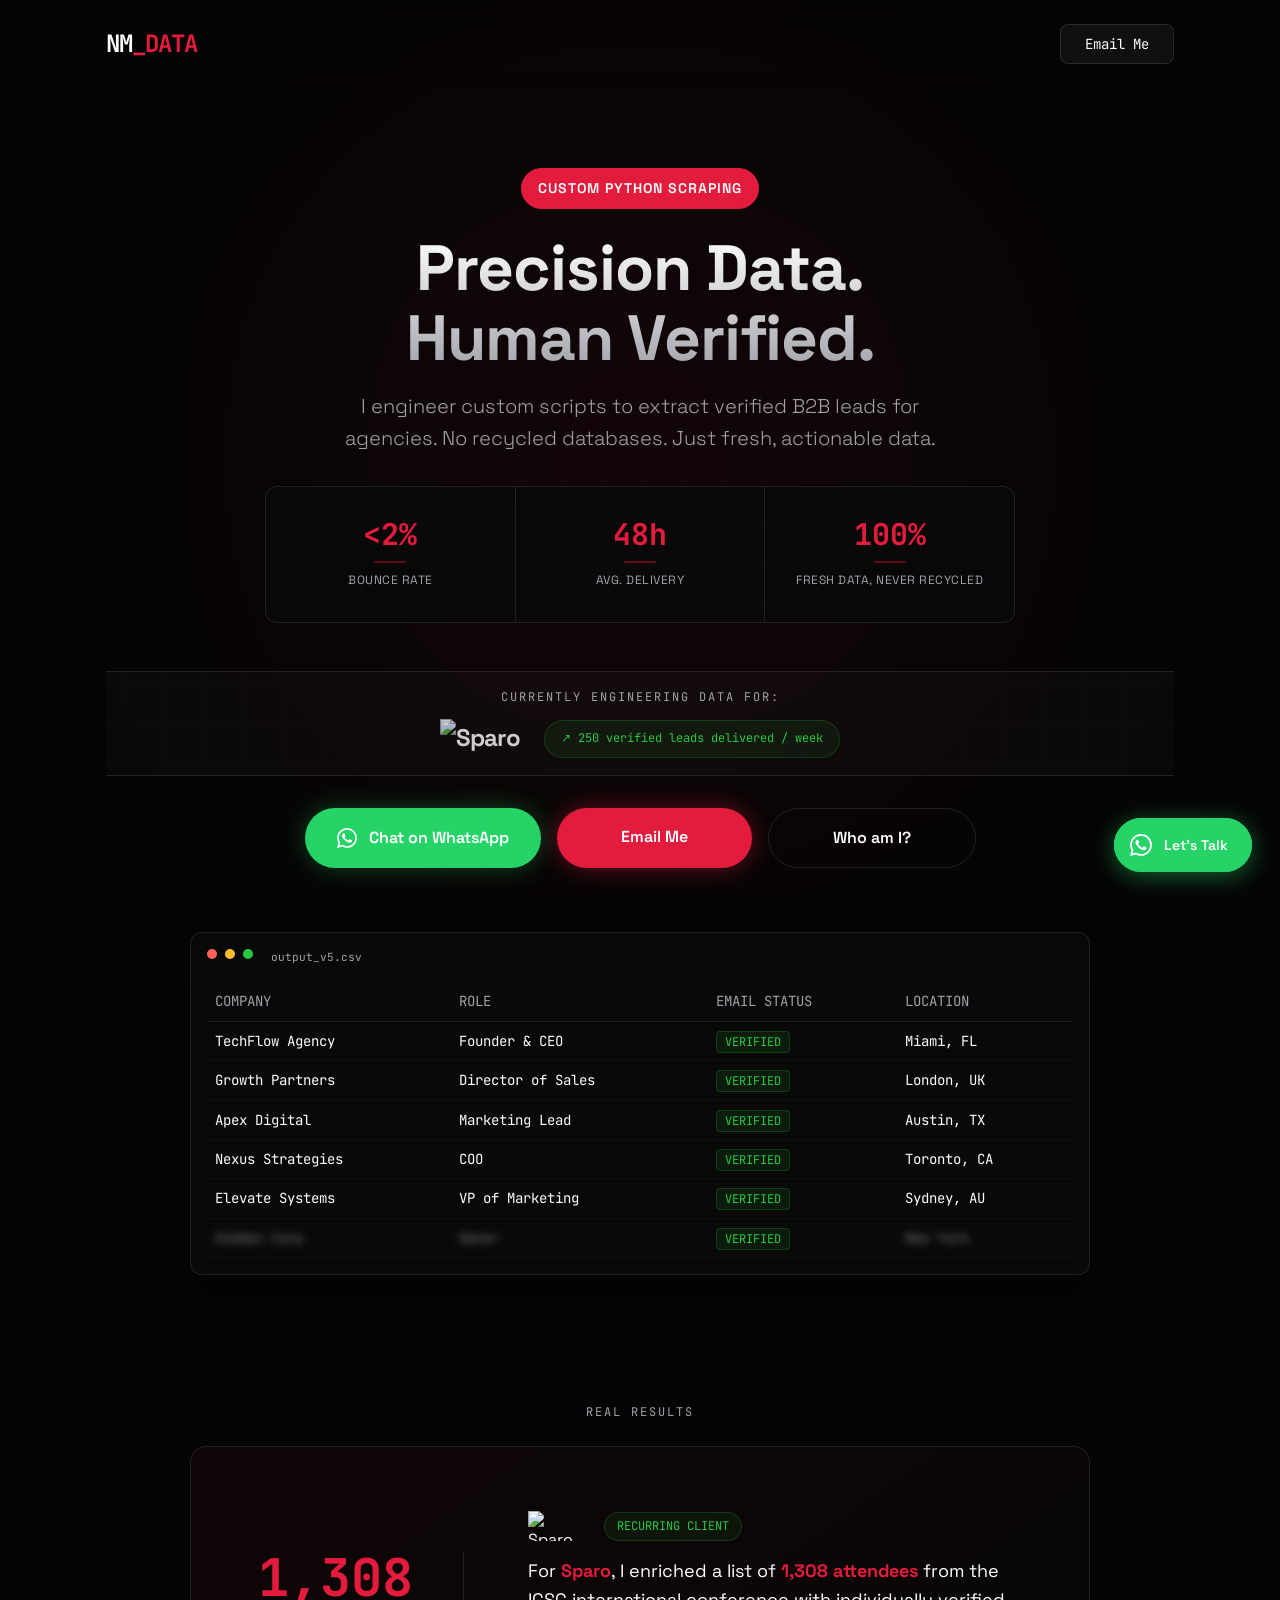
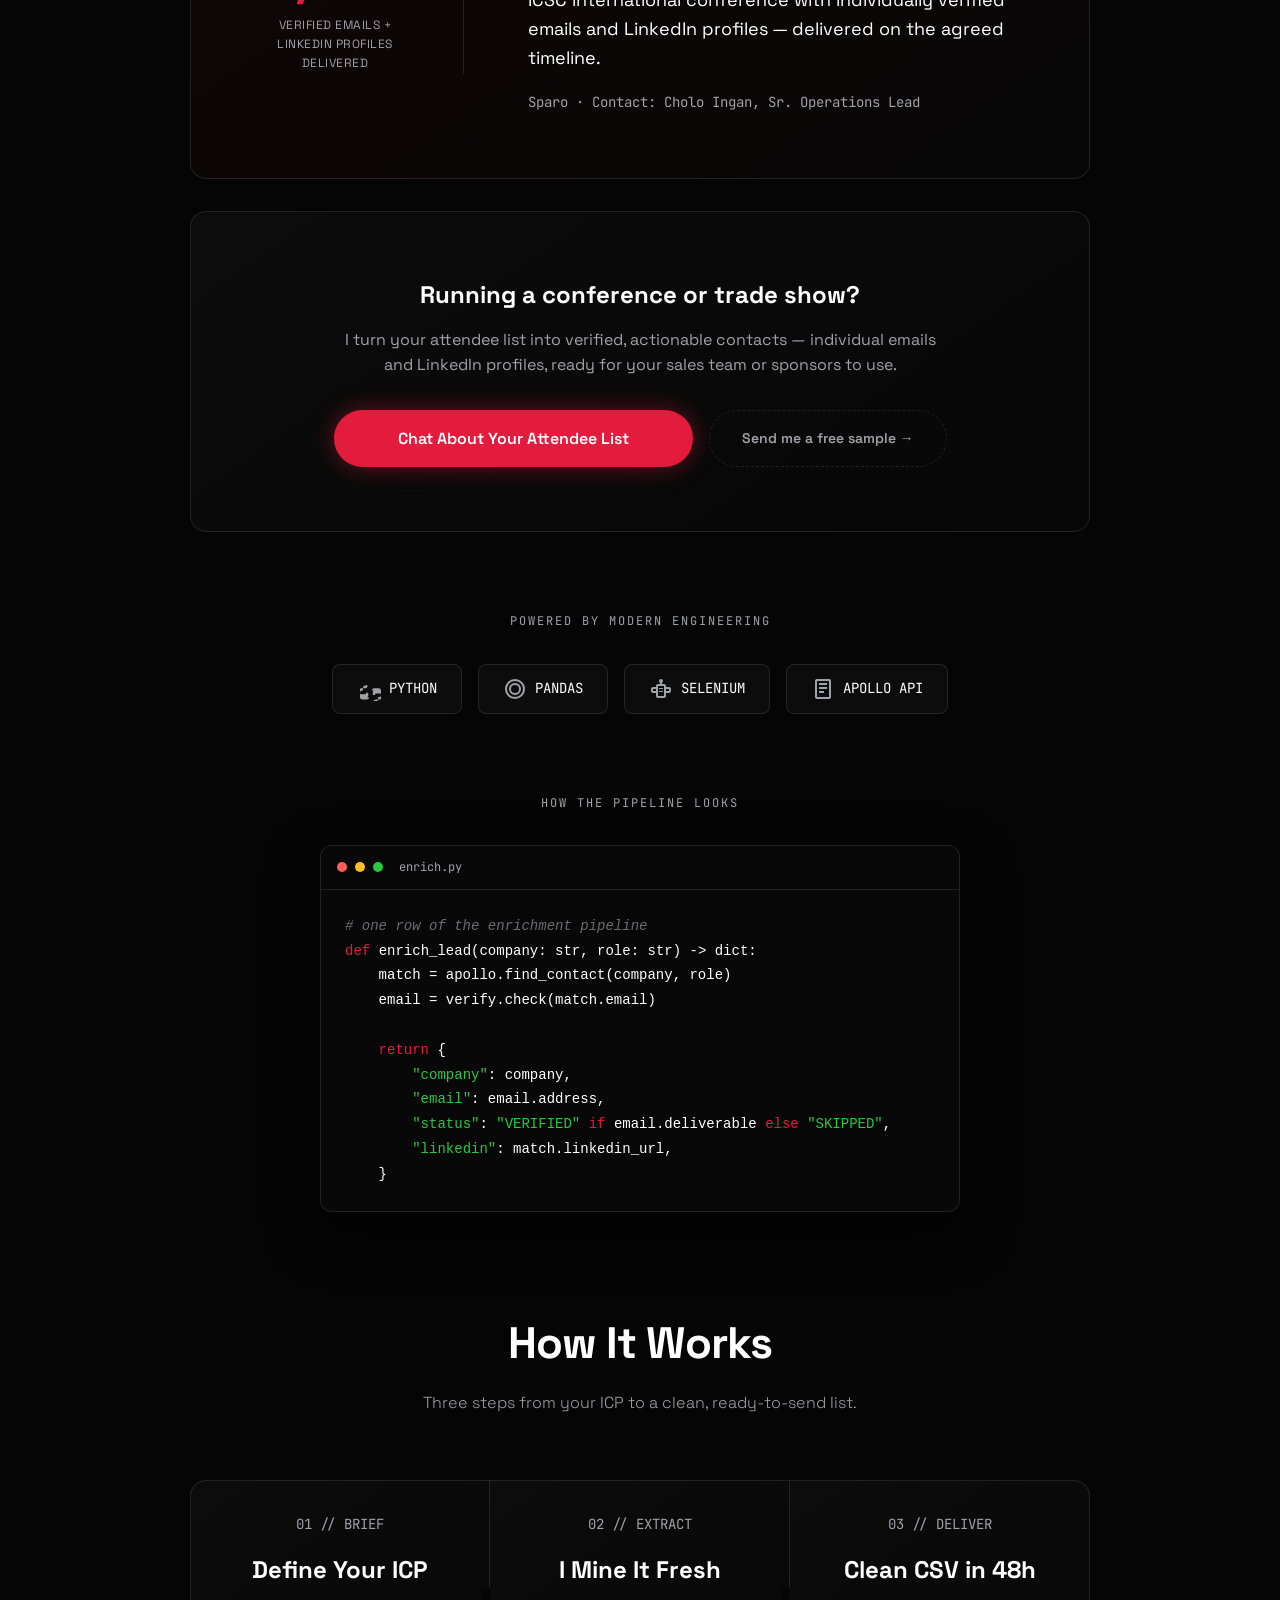
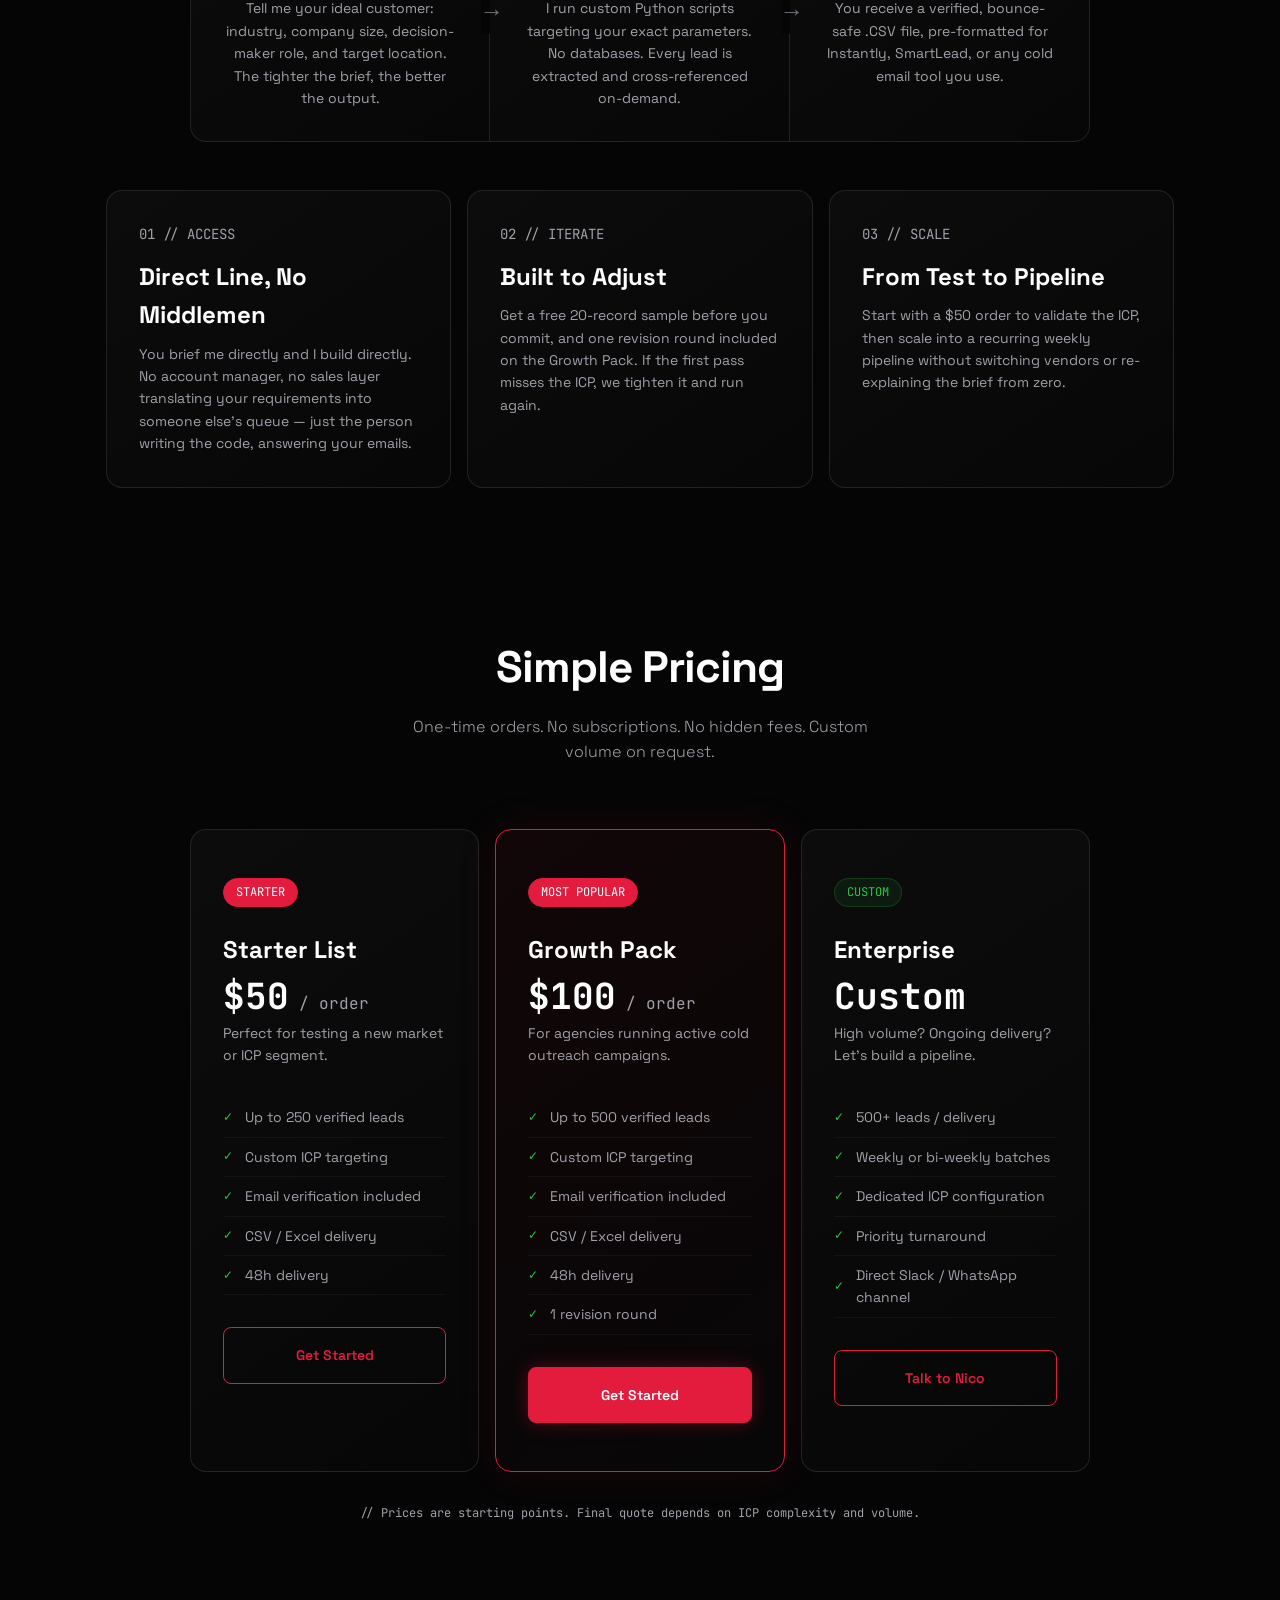
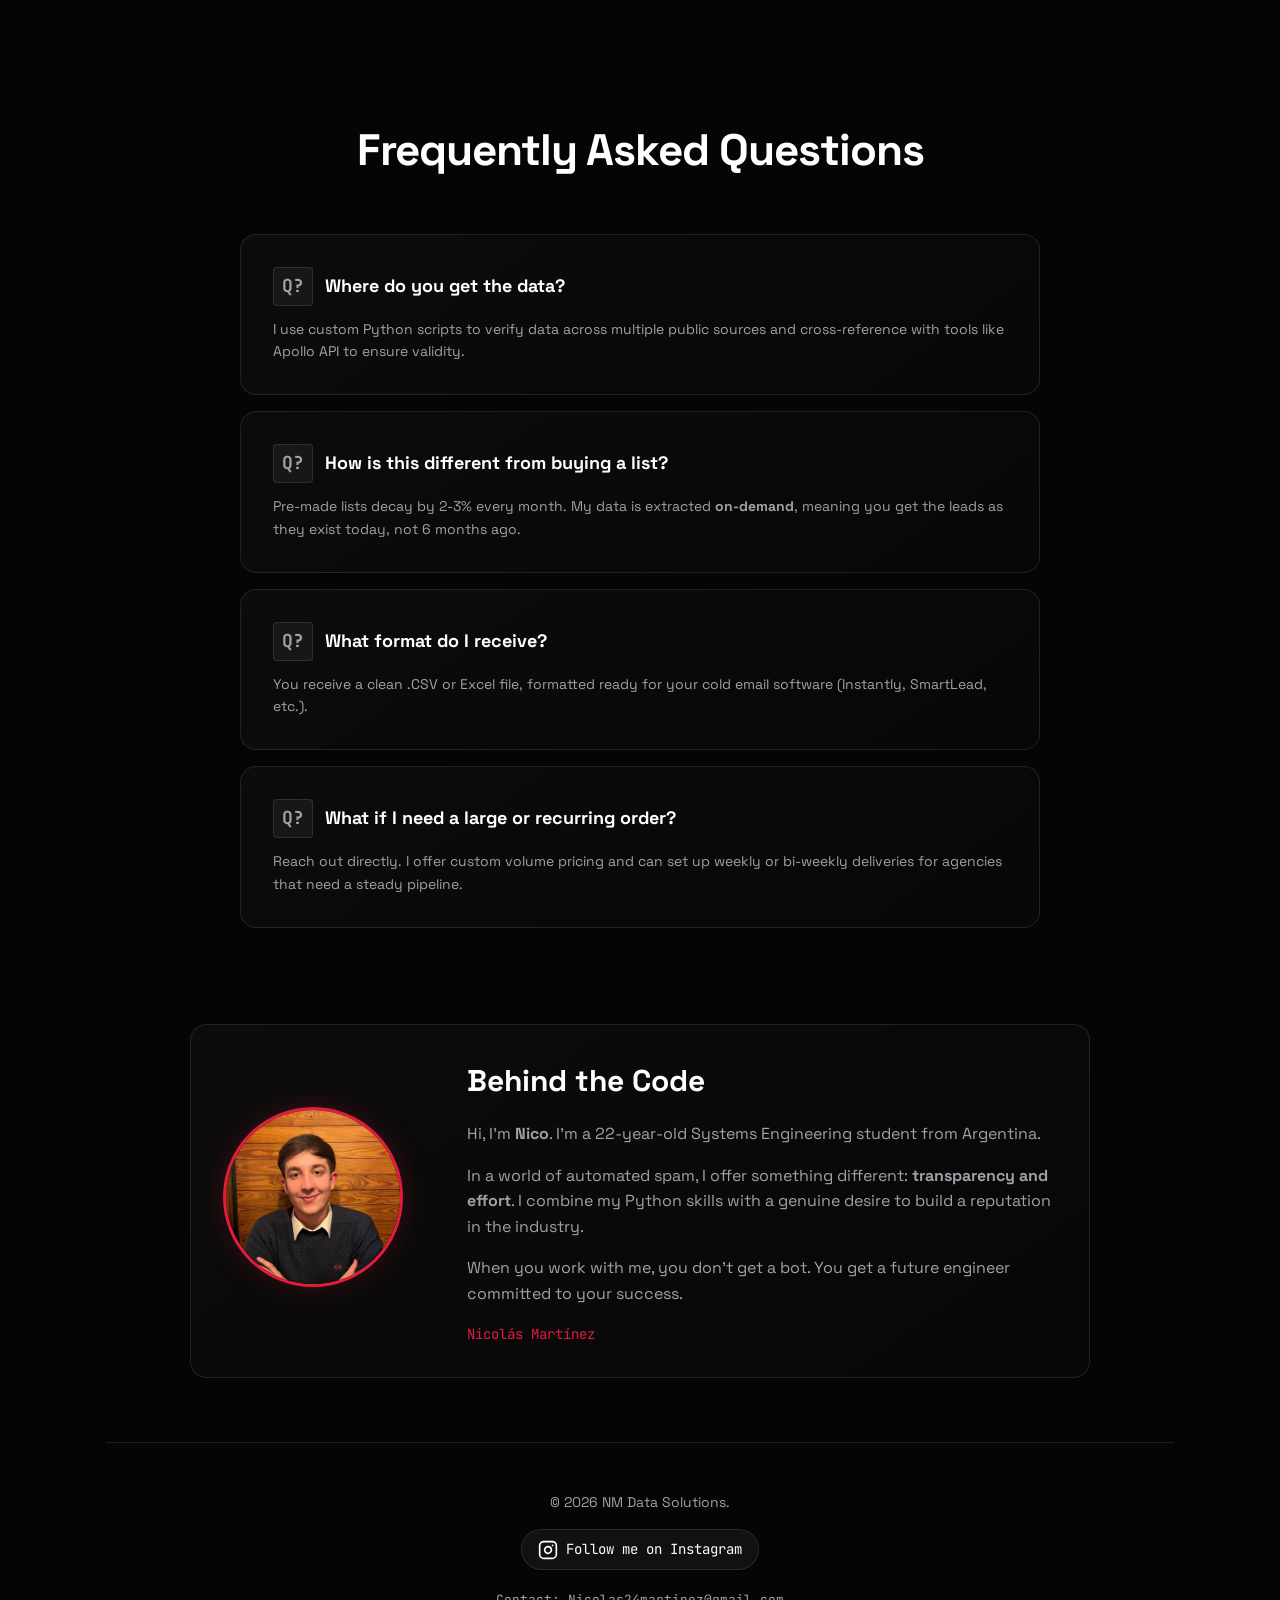
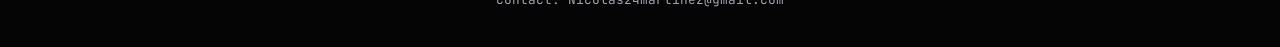
==== commit 6e73c8b8: "Fix contrast on badge/pricing tags, defer GA, minify CSS, trim Features copy Technical (verified aga" ====
--- a/index.html
+++ b/index.html
@@ -4,12 +4,20 @@
     <meta charset="UTF-8">
     <meta name="viewport" content="width=device-width, initial-scale=1.0">
 
-    <script async src="https://www.googletagmanager.com/gtag/js?id=G-JQW5ZD2PF5"></script>
     <script>
       window.dataLayer = window.dataLayer || [];
       function gtag(){dataLayer.push(arguments);}
       gtag('js', new Date());
       gtag('config', 'G-JQW5ZD2PF5');
+      // Defer the gtag.js network request until after the page has loaded —
+      // tracking still fires (calls above queue in dataLayer), just off the
+      // critical rendering path.
+      window.addEventListener('load', function() {
+        var s = document.createElement('script');
+        s.async = true;
+        s.src = 'https://www.googletagmanager.com/gtag/js?id=G-JQW5ZD2PF5';
+        document.head.appendChild(s);
+      });
     </script>
     <title>NM Data Solutions | Intelligent B2B Lead Gen</title>
     <meta name="description" content="Custom B2B Lead Generation & Data Engineering. I build Python scrapers to deliver verified, high-quality leads for agencies.">
@@ -277,19 +285,19 @@
 
         <div class="features fade-in-children">
             <div class="card">
-                <span class="number">01 // TARGET</span>
-                <h3>Laser Focused</h3>
-                <p>Defined by your Ideal Customer Profile (ICP). I configure granular targeting parameters to filter strictly by industry, size, and role.</p>
+                <span class="number">01 // ACCESS</span>
+                <h3>Direct Line, No Middlemen</h3>
+                <p>You brief me directly and I build directly. No account manager, no sales layer translating your requirements into someone else's queue — just the person writing the code, answering your emails.</p>
             </div>
             <div class="card">
-                <span class="number">02 // EXTRACT</span>
-                <h3>Fresh Mining</h3>
-                <p>I don't have a "database". I go out and find the data new every time to ensure it's current and active.</p>
+                <span class="number">02 // ITERATE</span>
+                <h3>Built to Adjust</h3>
+                <p>Get a free 20-record sample before you commit, and one revision round included on the Growth Pack. If the first pass misses the ICP, we tighten it and run again.</p>
             </div>
             <div class="card">
-                <span class="number">03 // VERIFY</span>
-                <h3>Engineering Integrity</h3>
-                <p>I apply the same rigor to data verification as I do to software architecture. I value long-term reputation over quick wins.</p>
+                <span class="number">03 // SCALE</span>
+                <h3>From Test to Pipeline</h3>
+                <p>Start with a $50 order to validate the ICP, then scale into a recurring weekly pipeline without switching vendors or re-explaining the brief from zero.</p>
             </div>
         </div>
 
--- a/style.css
+++ b/style.css
@@ -1,556 +1 @@
-@font-face {
-    font-family: 'Space Grotesk'; font-style: normal; font-weight: 300 700; font-display: swap;
-    src: url('fonts/space-grotesk-var.woff2') format('woff2');
-}
-@font-face {
-    font-family: 'JetBrains Mono'; font-style: normal; font-weight: 400; font-display: swap;
-    src: url('fonts/jetbrainsmono-400.woff2') format('woff2');
-}
-@font-face {
-    font-family: 'JetBrains Mono'; font-style: normal; font-weight: 700; font-display: swap;
-    src: url('fonts/jetbrainsmono-700.woff2') format('woff2');
-}
-
-:root {
-    /* COLOR — reserved for brand mark, primary actions, and key data. Neutral
-       grays carry hierarchy everywhere else. */
-    --bg-color: #050505;
-    --text-main: #ffffff;
-    --text-muted: #a1a1aa;
-    --text-faint: #6b6b74;
-    --accent: #e31c3e;
-    --accent-glow: rgba(227, 28, 62, 0.4);
-    --success: #27c93f;
-    --success-glow: rgba(39, 201, 63, 0.4);
-    --whatsapp: #25D366;
-
-    /* surfaces — layered elevation instead of one-off rgba() per rule */
-    --card-bg: rgba(255, 255, 255, 0.03);
-    --surface-1: rgba(255, 255, 255, 0.02);
-    --surface-2: rgba(255, 255, 255, 0.05);
-    --border: rgba(255, 255, 255, 0.1);
-    --border-subtle: rgba(255, 255, 255, 0.06);
-    --border-strong: rgba(255, 255, 255, 0.18);
-
-    /* type scale — deliberate steps, not eyeballed sizes */
-    --text-xs: 0.75rem;    /* 12px — micro labels, fine print */
-    --text-sm: 0.875rem;   /* 14px — nav, buttons, captions */
-    --text-base: 1rem;     /* 16px — body copy */
-    --text-md: 1.125rem;   /* 18px — emphasized body */
-    --text-lg: 1.25rem;    /* 20px — hero subhead */
-    --text-xl: 1.5rem;     /* 24px — card/section sub-headlines */
-    --text-2xl: 1.875rem;  /* 30px — section headings (small) */
-    --text-3xl: 2.25rem;   /* 36px — stat numbers */
-    --text-4xl: 2.75rem;   /* 44px — section titles, hero on mobile */
-    --text-5xl: 3.25rem;   /* 52px — case study stat, the single biggest number besides h1 */
-    --text-6xl: 4rem;      /* 64px — hero, desktop */
-
-    /* spacing scale — 8px base, 4px half-step for fine control */
-    --space-1: 4px;
-    --space-2: 8px;
-    --space-3: 12px;
-    --space-4: 16px;
-    --space-5: 24px;
-    --space-6: 32px;
-    --space-7: 48px;
-    --space-8: 64px;
-    --space-9: 80px;
-    --space-10: 96px;
-
-    /* radius — three tiers by density, one pill for actions */
-    --radius-sm: 8px;   /* dense UI chrome: tech chips, tags, inline controls */
-    --radius-md: 12px;  /* functional containers: terminal window, stats strip */
-    --radius-lg: 16px;  /* primary content cards */
-    --radius-pill: 999px;
-
-    /* motion — one signature easing instead of the browser default */
-    --ease-out: cubic-bezier(0.16, 1, 0.3, 1);
-}
-
-html { scroll-behavior: smooth; }
-* { box-sizing: border-box; margin: 0; padding: 0; }
-
-/* ACCESSIBILITY — visible keyboard focus ring, matches accent color */
-a:focus-visible, button:focus-visible {
-    outline: 2px solid var(--accent);
-    outline-offset: 3px;
-    border-radius: 4px;
-}
-
-body {
-    font-family: 'Space Grotesk', sans-serif;
-    background-color: var(--bg-color);
-    color: var(--text-main);
-    line-height: 1.6;
-    overflow-x: hidden;
-}
-
-body::before {
-    content: ""; position: fixed; top: 0; left: 0; width: 100%; height: 100%;
-    background-image: linear-gradient(var(--card-bg) 1px, transparent 1px), linear-gradient(90deg, var(--card-bg) 1px, transparent 1px);
-    background-size: 40px 40px; z-index: -1; opacity: 0.3;
-}
-
-/* CUSTOM SCROLLBAR + SELECTION — themed instead of browser default */
-::selection { background: var(--accent); color: #fff; }
-::-webkit-scrollbar { width: 10px; height: 10px; }
-::-webkit-scrollbar-track { background: var(--bg-color); }
-::-webkit-scrollbar-thumb { background: var(--surface-2); border-radius: var(--radius-pill); border: 2px solid var(--bg-color); }
-::-webkit-scrollbar-thumb:hover { background: var(--border-strong); }
-html { scrollbar-color: var(--surface-2) var(--bg-color); scrollbar-width: thin; }
-
-.container { max-width: 1100px; margin: 0 auto; padding: 0 var(--space-4); }
-
-/* HEADER */
-header {
-    padding: var(--space-5) 0; display: flex; justify-content: space-between; align-items: center;
-    backdrop-filter: blur(10px); position: sticky; top: 0; z-index: 100;
-}
-.logo { font-family: 'JetBrains Mono', monospace; font-weight: 700; font-size: var(--text-xl); letter-spacing: -1px; }
-.logo span { color: var(--accent); }
-.btn-nav {
-    font-family: 'JetBrains Mono', monospace; font-size: var(--text-sm); color: var(--text-main);
-    text-decoration: none; border: 1px solid var(--border); padding: var(--space-2) var(--space-5); border-radius: var(--radius-sm);
-    background: var(--surface-2);
-    transition: border-color 0.2s var(--ease-out), background-color 0.2s var(--ease-out);
-}
-.btn-nav:hover { border-color: var(--accent); background: var(--accent); }
-
-/* HERO */
-.hero { padding: var(--space-9) 0 var(--space-7); text-align: center; position: relative; }
-.hero::after {
-    content: ""; position: absolute; top: 30%; left: 50%; transform: translate(-50%, -50%);
-    width: 500px; height: 500px; background: var(--accent); filter: blur(200px); opacity: 0.12; z-index: -1;
-}
-.badge {
-    display: inline-block; background: rgba(227, 28, 62, 0.08); color: var(--accent);
-    padding: var(--space-2) var(--space-4); border-radius: var(--radius-pill); font-size: var(--text-sm); font-weight: 600; letter-spacing: 1px;
-    margin-bottom: var(--space-5); border: 1px solid rgba(227, 28, 62, 0.2);
-}
-h1 {
-    font-size: var(--text-6xl); line-height: 1.1; font-weight: 700; margin-bottom: var(--space-4); letter-spacing: -1px;
-    color: #ffffff;
-    background: linear-gradient(to bottom, #fff, #a1a1aa); background-clip: text; -webkit-background-clip: text; -webkit-text-fill-color: transparent;
-}
-h2 { font-size: var(--text-lg); color: var(--text-muted); font-weight: 300; max-width: 650px; margin: 0 auto var(--space-6); }
-.hero-buttons { display: flex; gap: var(--space-4); justify-content: center; margin-bottom: var(--space-8); flex-wrap: wrap; }
-.btn-primary {
-    display: inline-block; background-color: var(--accent); color: white;
-    padding: var(--space-4) var(--space-8); border-radius: var(--radius-pill); text-decoration: none; font-weight: 600;
-    font-size: var(--text-base); transition: transform 0.2s var(--ease-out), box-shadow 0.2s var(--ease-out); box-shadow: 0 0 25px rgba(227, 28, 62, 0.4);
-}
-.btn-primary:hover { transform: translateY(-2px); box-shadow: 0 0 40px rgba(227, 28, 62, 0.6); }
-.btn-secondary {
-    display: inline-block; background-color: transparent; color: var(--text-main);
-    padding: var(--space-4) var(--space-8); border-radius: var(--radius-pill); text-decoration: none; font-weight: 600;
-    font-size: var(--text-base); transition: border-color 0.2s var(--ease-out), background-color 0.2s var(--ease-out); border: 1px solid var(--border);
-}
-.btn-secondary:hover { border-color: var(--text-main); background: var(--surface-2); }
-
-/* WHATSAPP BUTTON */
-.btn-whatsapp {
-    display: inline-flex; align-items: center; gap: var(--space-3);
-    background-color: var(--whatsapp); color: white;
-    padding: var(--space-4) var(--space-6); border-radius: var(--radius-pill); text-decoration: none; font-weight: 600;
-    font-size: var(--text-base); transition: transform 0.2s var(--ease-out), box-shadow 0.2s var(--ease-out); box-shadow: 0 0 25px rgba(37, 211, 102, 0.3);
-}
-.btn-whatsapp:hover { transform: translateY(-2px); box-shadow: 0 0 40px rgba(37, 211, 102, 0.5); }
-.btn-whatsapp svg { width: 20px; height: 20px; fill: white; flex-shrink: 0; }
-
-/* STATS STRIP — ANIMATED */
-.stats-strip {
-    display: flex; justify-content: center; gap: 0; margin: 0 auto var(--space-7);
-    max-width: 750px; background: rgba(10,10,10,0.8);
-    border: 1px solid var(--border); border-radius: var(--radius-md); overflow: hidden;
-    position: relative;
-}
-.stat-item {
-    flex: 1; padding: var(--space-6) var(--space-4); text-align: center;
-    border-right: 1px solid var(--border);
-    transition: background-color 0.2s var(--ease-out);
-    cursor: default;
-}
-.stat-item:last-child { border-right: none; }
-.stat-item:hover { background: rgba(227,28,62,0.04); }
-.stat-number {
-    font-family: 'JetBrains Mono', monospace; font-size: var(--text-2xl); font-weight: 700;
-    color: var(--accent); display: block; line-height: 1;
-    transition: transform 0.2s var(--ease-out);
-}
-.stat-item:hover .stat-number {
-    transform: scale(1.08);
-}
-.stat-bar {
-    width: 32px; height: 2px; background: var(--accent);
-    margin: var(--space-3) auto var(--space-2); border-radius: 2px;
-    opacity: 0.4; transition: all 0.2s var(--ease-out);
-}
-.stat-item:hover .stat-bar { width: 48px; opacity: 1; }
-.stat-label {
-    font-size: var(--text-xs); color: var(--text-muted);
-    letter-spacing: 0.5px; display: block;
-    text-transform: uppercase;
-}
-
-/* TRUSTED BY */
-.trusted-by {
-    margin-bottom: var(--space-6); padding: var(--space-4); border-top: 1px solid var(--border); border-bottom: 1px solid var(--border);
-    background: var(--surface-1);
-}
-.trusted-label {
-    font-family: 'JetBrains Mono', monospace; font-size: var(--text-xs); color: var(--text-muted);
-    letter-spacing: 2px; text-transform: uppercase; display: block; margin-bottom: var(--space-3);
-}
-.trusted-row { display: flex; align-items: center; justify-content: center; gap: var(--space-5); flex-wrap: wrap; }
-.client-logo-link { text-decoration: none; display: inline-block; }
-.client-logo {
-    font-family: 'Space Grotesk', sans-serif; font-weight: 700; font-size: var(--text-xl); letter-spacing: -1px;
-    color: #fff; display: inline-flex; align-items: center; gap: var(--space-3);
-    opacity: 0.8; transition: opacity 0.2s var(--ease-out), transform 0.2s var(--ease-out);
-}
-.client-logo:hover { opacity: 1; transform: scale(1.05); }
-.sparo-img { height: 40px; width: auto; display: block; }
-
-/* badge/pill base — one recipe, color via modifier */
-.client-result {
-    font-family: 'JetBrains Mono', monospace; font-size: var(--text-xs);
-    color: var(--success); background: rgba(39, 201, 63, 0.08);
-    border: 1px solid rgba(39, 201, 63, 0.2); padding: var(--space-2) var(--space-4); border-radius: var(--radius-pill);
-}
-
-/* DATA PREVIEW TABLE */
-.data-preview {
-    margin: 0 auto; background: rgba(10, 10, 10, 0.8); border: 1px solid var(--border);
-    border-radius: var(--radius-md); padding: var(--space-4); max-width: 900px; box-shadow: 0 20px 50px rgba(0,0,0,0.5);
-}
-.data-preview-header { display: flex; gap: var(--space-2); margin-bottom: var(--space-4); }
-.dot { width: 10px; height: 10px; border-radius: 50%; background: var(--border); }
-.dot.red { background: #ff5f56; } .dot.yellow { background: #ffbd2e; } .dot.green { background: #27c93f; }
-.data-table { width: 100%; border-collapse: collapse; font-family: 'JetBrains Mono', monospace; font-size: var(--text-sm); text-align: left; }
-.data-table th { color: var(--text-muted); padding: var(--space-2); border-bottom: 1px solid var(--border); font-weight: normal; }
-.data-table td { color: var(--text-main); padding: var(--space-2); border-bottom: 1px solid rgba(255,255,255,0.03); }
-.blur-text { filter: blur(4px); opacity: 0.5; user-select: none; }
-.tag { padding: 2px var(--space-2); border-radius: 4px; font-size: var(--text-xs); }
-.tag.verified { background: rgba(39, 201, 63, 0.1); color: var(--success); border: 1px solid rgba(39, 201, 63, 0.2); }
-
-/* TECH STACK */
-.tech-section { margin-top: var(--space-9); text-align: center; }
-.tech-grid { display: flex; justify-content: center; gap: var(--space-4); flex-wrap: wrap; margin-top: var(--space-6); }
-.tech-card {
-    background: var(--card-bg); border: 1px solid var(--border); padding: var(--space-3) var(--space-5);
-    border-radius: var(--radius-sm); display: flex; align-items: center; gap: var(--space-2);
-    font-family: 'JetBrains Mono', monospace; font-size: var(--text-sm); color: var(--text-main);
-    transition: border-color 0.2s var(--ease-out), background-color 0.2s var(--ease-out);
-}
-.tech-card:hover { border-color: var(--border-strong); background: var(--surface-2); }
-.tech-icon { width: 24px; height: 24px; fill: var(--text-muted); }
-.tech-card:hover .tech-icon { fill: var(--text-main); }
-
-/* CODE SNIPPET — real syntax-colored sample, no JS library (keeps perf budget) */
-.code-section { margin-top: var(--space-9); text-align: center; }
-.code-window {
-    margin: var(--space-6) auto 0; max-width: 640px; text-align: left;
-    background: rgba(10, 10, 10, 0.85); border: 1px solid var(--border);
-    border-radius: var(--radius-md); overflow: hidden; box-shadow: 0 20px 50px rgba(0,0,0,0.5);
-}
-.code-window-header { display: flex; align-items: center; gap: var(--space-2); padding: var(--space-3) var(--space-4); border-bottom: 1px solid var(--border); }
-.code-window-header span {
-    font-family: 'JetBrains Mono', monospace; font-size: var(--text-xs); color: var(--text-muted); margin-left: var(--space-2);
-}
-.code-window pre {
-    margin: 0; padding: var(--space-5); overflow-x: auto;
-    font-family: 'JetBrains Mono', monospace; font-size: var(--text-sm); line-height: 1.7; color: var(--text-main);
-}
-.tok-kw { color: var(--accent); }
-.tok-str { color: var(--success); }
-.tok-com { color: var(--text-faint); font-style: italic; }
-.tok-fn { color: var(--text-main); }
-
-/* CASE STUDY — SPARO / ICSC */
-.case-study-section { margin-top: var(--space-9); text-align: center; }
-.case-study-card {
-    margin: var(--space-5) auto 0; max-width: 900px; display: flex; align-items: center; gap: var(--space-8);
-    background: linear-gradient(145deg, rgba(227,28,62,0.05) 0%, rgba(255,255,255,0.01) 100%);
-    border: 1px solid var(--border); padding: var(--space-8); border-radius: var(--radius-lg); text-align: left;
-    transition: border-color 0.2s var(--ease-out), box-shadow 0.2s var(--ease-out);
-}
-.case-study-card:hover { border-color: rgba(227,28,62,0.35); box-shadow: 0 0 40px rgba(227,28,62,0.08); }
-.case-number-block {
-    flex-shrink: 0; text-align: center; padding-right: var(--space-7); border-right: 1px solid var(--border);
-}
-.case-number {
-    font-family: 'JetBrains Mono', monospace; font-size: var(--text-5xl); font-weight: 700;
-    color: var(--accent); display: block; line-height: 1;
-}
-.case-number-label {
-    font-size: var(--text-xs); color: var(--text-muted); text-transform: uppercase;
-    letter-spacing: 0.5px; display: block; margin-top: var(--space-3); max-width: 160px;
-}
-.case-body p { color: var(--text-main); font-size: var(--text-md); margin-bottom: var(--space-4); }
-.case-body p strong { color: var(--accent); }
-.case-logo-row { display: flex; align-items: center; gap: var(--space-4); margin-bottom: var(--space-4); flex-wrap: wrap; }
-.case-logo-row img { height: 30px; width: auto; }
-.case-client-tag {
-    font-family: 'JetBrains Mono', monospace; font-size: var(--text-xs); color: var(--success);
-    background: rgba(39,201,63,0.08); border: 1px solid rgba(39,201,63,0.2);
-    padding: var(--space-1) var(--space-3); border-radius: var(--radius-pill);
-}
-.case-attribution {
-    font-family: 'JetBrains Mono', monospace; font-size: var(--text-sm); color: var(--text-muted);
-}
-
-/* EVENTS NICHE CALLOUT */
-.niche-section { margin-top: var(--space-6); }
-.niche-card {
-    max-width: 900px; margin: 0 auto;
-    background: linear-gradient(145deg, rgba(255,255,255,0.03) 0%, rgba(255,255,255,0.01) 100%);
-    border: 1px solid var(--border);
-    border-radius: var(--radius-lg); padding: var(--space-8); text-align: center;
-    transition: border-color 0.2s var(--ease-out), background-color 0.2s var(--ease-out);
-}
-.niche-card:hover { border-color: var(--border-strong); background: rgba(255,255,255,0.04); }
-.niche-card h3 { font-size: var(--text-xl); margin-bottom: var(--space-3); color: #fff; }
-.niche-card p { color: var(--text-muted); font-size: var(--text-base); max-width: 600px; margin: 0 auto var(--space-6); }
-.niche-cta-row { display: flex; gap: var(--space-4); justify-content: center; flex-wrap: wrap; }
-.btn-ghost {
-    display: inline-block; background: transparent; color: var(--text-muted);
-    padding: var(--space-4) var(--space-6); border-radius: var(--radius-pill); text-decoration: none; font-weight: 600;
-    font-size: var(--text-sm); border: 1px dashed var(--border); transition: border-color 0.2s var(--ease-out), color 0.2s var(--ease-out);
-}
-.btn-ghost:hover { border-color: var(--accent); color: var(--accent); }
-
-@media (max-width: 768px) {
-    .case-study-card { flex-direction: column; text-align: center; padding: var(--space-6) var(--space-5); }
-    .case-number-block { border-right: none; border-bottom: 1px solid var(--border); padding-right: 0; padding-bottom: var(--space-5); margin-bottom: var(--space-1); }
-    .case-number-label { max-width: none; margin-left: auto; margin-right: auto; }
-    .case-logo-row { justify-content: center; }
-}
-
-/* HOW IT WORKS */
-.how-section { padding: var(--space-10) 0 0; text-align: center; }
-.section-title {
-    font-size: var(--text-4xl); font-weight: 700; letter-spacing: -1px;
-    margin-bottom: var(--space-3); color: var(--text-main);
-}
-.section-subtitle {
-    font-size: var(--text-base); color: var(--text-muted); margin-bottom: var(--space-8);
-    font-weight: 300; max-width: 500px; margin-left: auto; margin-right: auto;
-}
-.how-grid {
-    display: grid; grid-template-columns: repeat(auto-fit, minmax(250px, 1fr));
-    gap: 0; position: relative; max-width: 900px; margin: 0 auto;
-}
-.how-step {
-    background: linear-gradient(145deg, rgba(255,255,255,0.03) 0%, rgba(255,255,255,0.01) 100%);
-    padding: var(--space-6); border: 1px solid var(--border); position: relative;
-    transition: border-color 0.2s var(--ease-out), background-color 0.2s var(--ease-out);
-}
-.how-step:first-child { border-radius: var(--radius-lg) 0 0 var(--radius-lg); }
-.how-step:last-child { border-radius: 0 var(--radius-lg) var(--radius-lg) 0; }
-.how-step:not(:first-child) { border-left: none; }
-.how-step:hover { background: rgba(255,255,255,0.04); border-color: var(--border-strong); z-index: 1; }
-.how-step:hover + .how-step { border-left: 1px solid var(--border); }
-.how-number {
-    font-family: 'JetBrains Mono', monospace; color: var(--text-muted);
-    font-size: var(--text-sm); margin-bottom: var(--space-4); display: block;
-}
-.how-step h3 { font-size: var(--text-xl); margin-bottom: var(--space-2); color: #fff; }
-.how-step p { color: var(--text-muted); font-size: var(--text-sm); }
-.arrow-connector {
-    position: absolute; right: -14px; top: 50%; transform: translateY(-50%);
-    font-family: 'JetBrains Mono', monospace; color: var(--text-faint);
-    font-size: var(--text-xl); z-index: 2; background: var(--bg-color); padding: 4px;
-}
-
-/* FEATURES CARD */
-.features { padding: var(--space-7) 0; display: grid; grid-template-columns: repeat(auto-fit, minmax(300px, 1fr)); gap: var(--space-4); }
-.card {
-    background: linear-gradient(145deg, rgba(255,255,255,0.03) 0%, rgba(255,255,255,0.01) 100%);
-    padding: var(--space-6); border-radius: var(--radius-lg); border: 1px solid var(--border);
-    transition: border-color 0.2s var(--ease-out), background-color 0.2s var(--ease-out);
-}
-.card:hover { border-color: var(--border-strong); background: rgba(255,255,255,0.04); }
-.card h3 { font-size: var(--text-xl); margin-bottom: var(--space-2); font-family: 'Space Grotesk', sans-serif; color: #fff; }
-.card p { color: var(--text-muted); font-size: var(--text-sm); }
-.number { font-family: 'JetBrains Mono', monospace; color: var(--text-muted); font-size: var(--text-sm); margin-bottom: var(--space-3); display: block; }
-
-/* PRICING SECTION */
-.pricing-section { padding: var(--space-10) 0; text-align: center; }
-.pricing-grid {
-    display: grid; grid-template-columns: repeat(auto-fit, minmax(280px, 1fr));
-    gap: var(--space-4); max-width: 900px; margin: var(--space-7) auto 0;
-}
-.pricing-card {
-    background: linear-gradient(145deg, rgba(255,255,255,0.03) 0%, rgba(255,255,255,0.01) 100%);
-    padding: var(--space-7) var(--space-6); border-radius: var(--radius-lg); border: 1px solid var(--border);
-    transition: border-color 0.2s var(--ease-out), background-color 0.2s var(--ease-out); text-align: left; position: relative;
-}
-.pricing-card:hover { background: rgba(255,255,255,0.04); }
-.pricing-card.featured {
-    border-color: var(--accent); background: linear-gradient(145deg, rgba(227,28,62,0.06) 0%, rgba(255,255,255,0.01) 100%);
-    box-shadow: 0 0 40px rgba(227, 28, 62, 0.1);
-}
-.pricing-tag {
-    font-family: 'JetBrains Mono', monospace; font-size: var(--text-xs); color: var(--accent);
-    background: rgba(227,28,62,0.1); border: 1px solid rgba(227,28,62,0.2);
-    padding: var(--space-1) var(--space-3); border-radius: var(--radius-pill); display: inline-block; margin-bottom: var(--space-5);
-}
-.pricing-tag.green-tag {
-    color: var(--success); background: rgba(39,201,63,0.08); border-color: rgba(39,201,63,0.2);
-}
-.pricing-name { font-size: var(--text-xl); font-weight: 700; color: #fff; margin-bottom: var(--space-2); }
-.pricing-price {
-    font-family: 'JetBrains Mono', monospace; font-size: var(--text-3xl); font-weight: 700;
-    color: #fff; line-height: 1; margin-bottom: var(--space-2);
-}
-.pricing-price span { font-size: var(--text-base); color: var(--text-muted); font-weight: 400; }
-.pricing-desc { color: var(--text-muted); font-size: var(--text-sm); margin-bottom: var(--space-6); }
-.pricing-features { list-style: none; padding: 0; margin-bottom: var(--space-6); }
-.pricing-features li {
-    color: var(--text-muted); font-size: var(--text-sm); padding: var(--space-2) 0;
-    border-bottom: 1px solid rgba(255,255,255,0.04);
-    display: flex; align-items: center; gap: var(--space-3);
-}
-.pricing-features li::before {
-    content: "✓"; color: var(--success); font-family: 'JetBrains Mono', monospace;
-    font-size: var(--text-xs); flex-shrink: 0;
-}
-.pricing-cta {
-    display: block; text-align: center; padding: var(--space-4); border-radius: var(--radius-sm);
-    text-decoration: none; font-weight: 600; font-size: var(--text-sm); transition: background-color 0.2s var(--ease-out), color 0.2s var(--ease-out);
-    border: 1px solid var(--accent); color: var(--accent);
-}
-.pricing-cta:hover { background: var(--accent); color: white; }
-.pricing-cta.featured-cta {
-    background: var(--accent); color: white; border-color: var(--accent);
-    box-shadow: 0 0 20px rgba(227,28,62,0.3);
-    transition: transform 0.2s var(--ease-out), box-shadow 0.2s var(--ease-out);
-}
-.pricing-cta.featured-cta:hover { box-shadow: 0 0 35px rgba(227,28,62,0.5); transform: translateY(-1px); }
-.pricing-note {
-    font-family: 'JetBrains Mono', monospace; font-size: var(--text-xs); color: var(--text-muted);
-    margin-top: var(--space-6); text-align: center;
-}
-
-/* FAQ SECTION */
-.faq-section { margin: var(--space-10) auto; padding: 0 var(--space-4); }
-.faq-header {
-    text-align: center; margin-bottom: var(--space-7); color: var(--text-main);
-    font-size: var(--text-4xl); font-weight: 700; letter-spacing: -1px;
-}
-.faq-grid { display: grid; gap: var(--space-4); max-width: 800px; margin: 0 auto; }
-.faq-card {
-    background: linear-gradient(145deg, rgba(255,255,255,0.03) 0%, rgba(255,255,255,0.01) 100%);
-    border: 1px solid var(--border); border-radius: var(--radius-lg); padding: var(--space-6); transition: border-color 0.2s var(--ease-out), background-color 0.2s var(--ease-out);
-}
-.faq-card:hover { border-color: var(--border-strong); background: rgba(255,255,255,0.04); }
-.faq-question {
-    font-family: 'Space Grotesk', sans-serif; color: #fff; font-size: var(--text-md); font-weight: 700; margin-bottom: var(--space-3); display: flex; align-items: center; gap: var(--space-3);
-}
-.faq-icon {
-    font-family: 'JetBrains Mono', monospace; color: var(--text-muted); font-size: var(--text-md);
-    background: var(--surface-2); padding: var(--space-1) var(--space-2); border-radius: 4px; border: 1px solid var(--border);
-}
-.faq-answer { color: var(--text-muted); font-size: var(--text-sm); line-height: 1.6; margin-left: 0; }
-
-/* ABOUT SECTION */
-.about-section {
-    margin: var(--space-8) auto; max-width: 900px; display: flex; align-items: center; gap: var(--space-8);
-    background: linear-gradient(145deg, rgba(255,255,255,0.03) 0%, rgba(255,255,255,0.01) 100%);
-    border: 1px solid var(--border); padding: var(--space-6); border-radius: var(--radius-lg);
-}
-.profile-img {
-    width: 180px; height: 180px; border-radius: 50%; object-fit: cover;
-    border: 3px solid var(--accent); box-shadow: 0 0 30px rgba(227, 28, 62, 0.2);
-    flex-shrink: 0;
-}
-.about-text h3 { font-size: var(--text-2xl); margin-bottom: var(--space-4); }
-.about-text p { color: var(--text-muted); margin-bottom: var(--space-4); font-size: var(--text-base); }
-.signature { font-family: 'JetBrains Mono', monospace; color: var(--accent); margin-top: var(--space-2); display: block; font-size: var(--text-sm); }
-
-/* FOOTER */
-footer { text-align: center; padding: var(--space-7) 0; border-top: 1px solid var(--border); color: var(--text-muted); font-size: var(--text-sm); }
-.social-links { margin-top: var(--space-4); display: flex; justify-content: center; gap: var(--space-4); align-items: center; flex-wrap: wrap; }
-.social-icon {
-    color: var(--text-main); background: var(--surface-2); padding: var(--space-2) var(--space-4); border-radius: var(--radius-pill);
-    transition: border-color 0.2s var(--ease-out), color 0.2s var(--ease-out); display: flex; align-items: center; text-decoration: none;
-    font-family: 'JetBrains Mono', monospace; font-size: var(--text-sm); border: 1px solid var(--border);
-}
-.social-icon svg { width: 20px; height: 20px; margin-right: var(--space-2); stroke: currentColor; fill: none; }
-.social-icon:hover { border-color: var(--border-strong); color: var(--text-main); }
-
-@media (max-width: 768px) {
-    h1 { font-size: var(--text-4xl); }
-    .about-section { flex-direction: column; text-align: center; }
-    .data-preview { overflow-x: scroll; }
-    .how-step { border-radius: 0 !important; }
-    .how-step:not(:first-child) { border-left: 1px solid var(--border); border-top: none; }
-    .how-grid { grid-template-columns: 1fr; }
-    .how-step:first-child { border-radius: var(--radius-lg) var(--radius-lg) 0 0 !important; }
-    .how-step:last-child { border-radius: 0 0 var(--radius-lg) var(--radius-lg) !important; }
-    .stats-strip { flex-direction: column; }
-    .stat-item { border-right: none; border-bottom: 1px solid var(--border); }
-    .stat-item:last-child { border-bottom: none; }
-    .arrow-connector { display: none; }
-}
-
-/* FLOATING WHATSAPP BUTTON */
-.wa-float {
-    position: fixed; bottom: 28px; right: 28px; z-index: 999;
-    display: flex; align-items: center; gap: var(--space-3);
-    background: var(--whatsapp); color: white;
-    padding: var(--space-4) var(--space-5) var(--space-4) var(--space-4); border-radius: var(--radius-pill);
-    text-decoration: none; font-family: 'Space Grotesk', sans-serif;
-    font-weight: 600; font-size: var(--text-sm);
-    box-shadow: 0 4px 24px rgba(37, 211, 102, 0.45);
-    transition: transform 0.2s var(--ease-out), box-shadow 0.2s var(--ease-out);
-    animation: wa-pop-in 0.4s var(--ease-out) 1.2s both;
-}
-.wa-float:hover {
-    transform: translateY(-3px);
-    box-shadow: 0 8px 36px rgba(37, 211, 102, 0.6);
-}
-.wa-float svg { width: 22px; height: 22px; fill: white; flex-shrink: 0; }
-.wa-float-label { white-space: nowrap; }
-@keyframes wa-pop-in {
-    0%   { opacity: 0; transform: scale(0.85) translateY(12px); }
-    100% { opacity: 1; transform: scale(1) translateY(0); }
-}
-/* pulse ring around the button — subtle, functional (draws the eye to the one
-   persistent floating CTA), not a bounce */
-.wa-float::after {
-    content: ""; position: absolute; inset: 0;
-    border-radius: var(--radius-pill); border: 2px solid var(--whatsapp);
-    animation: wa-ring 2.5s var(--ease-out) 2s infinite;
-    pointer-events: none;
-}
-@keyframes wa-ring {
-    0%   { opacity: 0.5; transform: scale(1); }
-    100% { opacity: 0;   transform: scale(1.22); }
-}
-@media (max-width: 480px) {
-    .wa-float { padding: var(--space-4); border-radius: 50%; }
-    .wa-float-label { display: none; }
-    .wa-float::after { border-radius: 50%; }
-}
-
-/* FADE-IN ON SCROLL */
-.fade-in {
-    opacity: 0;
-    transform: translateY(32px);
-    transition: opacity 0.55s var(--ease-out), transform 0.55s var(--ease-out);
-}
-.fade-in.visible {
-    opacity: 1;
-    transform: translateY(0);
-}
-/* staggered children inside a fade-in parent */
-.fade-in-children > * {
-    opacity: 0;
-    transform: translateY(24px);
-    transition: opacity 0.45s var(--ease-out), transform 0.45s var(--ease-out);
-}
-.fade-in-children.visible > *:nth-child(1) { opacity: 1; transform: translateY(0); transition-delay: 0s; }
-.fade-in-children.visible > *:nth-child(2) { opacity: 1; transform: translateY(0); transition-delay: 0.12s; }
-.fade-in-children.visible > *:nth-child(3) { opacity: 1; transform: translateY(0); transition-delay: 0.24s; }
-.fade-in-children.visible > *:nth-child(4) { opacity: 1; transform: translateY(0); transition-delay: 0.36s; }
+@font-face{font-family:'Space Grotesk';font-style:normal;font-weight:300 700;font-display:swap;src:url('fonts/space-grotesk-var.woff2') format('woff2')}@font-face{font-family:'JetBrains Mono';font-style:normal;font-weight:400;font-display:swap;src:url('fonts/jetbrainsmono-400.woff2') format('woff2')}@font-face{font-family:'JetBrains Mono';font-style:normal;font-weight:700;font-display:swap;src:url('fonts/jetbrainsmono-700.woff2') format('woff2')}:root{--bg-color:#050505;--text-main:#ffffff;--text-muted:#a1a1aa;--text-faint:#6b6b74;--accent:#e31c3e;--accent-glow:rgba(227, 28, 62, 0.4);--success:#27c93f;--success-glow:rgba(39, 201, 63, 0.4);--whatsapp:#25D366;--card-bg:rgba(255, 255, 255, 0.03);--surface-1:rgba(255, 255, 255, 0.02);--surface-2:rgba(255, 255, 255, 0.05);--border:rgba(255, 255, 255, 0.1);--border-subtle:rgba(255, 255, 255, 0.06);--border-strong:rgba(255, 255, 255, 0.18);--text-xs:0.75rem;--text-sm:0.875rem;--text-base:1rem;--text-md:1.125rem;--text-lg:1.25rem;--text-xl:1.5rem;--text-2xl:1.875rem;--text-3xl:2.25rem;--text-4xl:2.75rem;--text-5xl:3.25rem;--text-6xl:4rem;--space-1:4px;--space-2:8px;--space-3:12px;--space-4:16px;--space-5:24px;--space-6:32px;--space-7:48px;--space-8:64px;--space-9:80px;--space-10:96px;--radius-sm:8px;--radius-md:12px;--radius-lg:16px;--radius-pill:999px;--ease-out:cubic-bezier(0.16, 1, 0.3, 1)}html{scroll-behavior:smooth}*{box-sizing:border-box;margin:0;padding:0}a:focus-visible,button:focus-visible{outline:2px solid var(--accent);outline-offset:3px;border-radius:4px}body{font-family:'Space Grotesk',sans-serif;background-color:var(--bg-color);color:var(--text-main);line-height:1.6;overflow-x:hidden}body::before{content:"";position:fixed;top:0;left:0;width:100%;height:100%;background-image:linear-gradient(var(--card-bg) 1px,transparent 1px),linear-gradient(90deg,var(--card-bg) 1px,transparent 1px);background-size:40px 40px;z-index:-1;opacity:.3}::selection{background:var(--accent);color:#fff}::-webkit-scrollbar{width:10px;height:10px}::-webkit-scrollbar-track{background:var(--bg-color)}::-webkit-scrollbar-thumb{background:var(--surface-2);border-radius:var(--radius-pill);border:2px solid var(--bg-color)}::-webkit-scrollbar-thumb:hover{background:var(--border-strong)}html{scrollbar-color:var(--surface-2) var(--bg-color);scrollbar-width:thin}.container{max-width:1100px;margin:0 auto;padding:0 var(--space-4)}header{padding:var(--space-5) 0;display:flex;justify-content:space-between;align-items:center;backdrop-filter:blur(10px);position:sticky;top:0;z-index:100}.logo{font-family:'JetBrains Mono',monospace;font-weight:700;font-size:var(--text-xl);letter-spacing:-1px}.logo span{color:var(--accent)}.btn-nav{font-family:'JetBrains Mono',monospace;font-size:var(--text-sm);color:var(--text-main);text-decoration:none;border:1px solid var(--border);padding:var(--space-2) var(--space-5);border-radius:var(--radius-sm);background:var(--surface-2);transition:border-color .2s var(--ease-out),background-color .2s var(--ease-out)}.btn-nav:hover{border-color:var(--accent);background:var(--accent)}.hero{padding:var(--space-9) 0 var(--space-7);text-align:center;position:relative}.hero::after{content:"";position:absolute;top:30%;left:50%;transform:translate(-50%,-50%);width:500px;height:500px;background:var(--accent);filter:blur(200px);opacity:.12;z-index:-1}.badge{display:inline-block;background:var(--accent);color:#fff;padding:var(--space-2) var(--space-4);border-radius:var(--radius-pill);font-size:var(--text-sm);font-weight:600;letter-spacing:1px;margin-bottom:var(--space-5);border:1px solid var(--accent)}h1{font-size:var(--text-6xl);line-height:1.1;font-weight:700;margin-bottom:var(--space-4);letter-spacing:-1px;color:#fff;background:linear-gradient(to bottom,#fff,#a1a1aa);background-clip:text;-webkit-background-clip:text;-webkit-text-fill-color:transparent}h2{font-size:var(--text-lg);color:var(--text-muted);font-weight:300;max-width:650px;margin:0 auto var(--space-6)}.hero-buttons{display:flex;gap:var(--space-4);justify-content:center;margin-bottom:var(--space-8);flex-wrap:wrap}.btn-primary{display:inline-block;background-color:var(--accent);color:#fff;padding:var(--space-4) var(--space-8);border-radius:var(--radius-pill);text-decoration:none;font-weight:600;font-size:var(--text-base);transition:transform .2s var(--ease-out),box-shadow .2s var(--ease-out);box-shadow:0 0 25px rgba(227,28,62,.4)}.btn-primary:hover{transform:translateY(-2px);box-shadow:0 0 40px rgba(227,28,62,.6)}.btn-secondary{display:inline-block;background-color:transparent;color:var(--text-main);padding:var(--space-4) var(--space-8);border-radius:var(--radius-pill);text-decoration:none;font-weight:600;font-size:var(--text-base);transition:border-color .2s var(--ease-out),background-color .2s var(--ease-out);border:1px solid var(--border)}.btn-secondary:hover{border-color:var(--text-main);background:var(--surface-2)}.btn-whatsapp{display:inline-flex;align-items:center;gap:var(--space-3);background-color:var(--whatsapp);color:#fff;padding:var(--space-4) var(--space-6);border-radius:var(--radius-pill);text-decoration:none;font-weight:600;font-size:var(--text-base);transition:transform .2s var(--ease-out),box-shadow .2s var(--ease-out);box-shadow:0 0 25px rgba(37,211,102,.3)}.btn-whatsapp:hover{transform:translateY(-2px);box-shadow:0 0 40px rgba(37,211,102,.5)}.btn-whatsapp svg{width:20px;height:20px;fill:white;flex-shrink:0}.stats-strip{display:flex;justify-content:center;gap:0;margin:0 auto var(--space-7);max-width:750px;background:rgba(10,10,10,.8);border:1px solid var(--border);border-radius:var(--radius-md);overflow:hidden;position:relative}.stat-item{flex:1;padding:var(--space-6) var(--space-4);text-align:center;border-right:1px solid var(--border);transition:background-color .2s var(--ease-out);cursor:default}.stat-item:last-child{border-right:none}.stat-item:hover{background:rgba(227,28,62,.04)}.stat-number{font-family:'JetBrains Mono',monospace;font-size:var(--text-2xl);font-weight:700;color:var(--accent);display:block;line-height:1;transition:transform .2s var(--ease-out)}.stat-item:hover .stat-number{transform:scale(1.08)}.stat-bar{width:32px;height:2px;background:var(--accent);margin:var(--space-3) auto var(--space-2);border-radius:2px;opacity:.4;transition:all .2s var(--ease-out)}.stat-item:hover .stat-bar{width:48px;opacity:1}.stat-label{font-size:var(--text-xs);color:var(--text-muted);letter-spacing:.5px;display:block;text-transform:uppercase}.trusted-by{margin-bottom:var(--space-6);padding:var(--space-4);border-top:1px solid var(--border);border-bottom:1px solid var(--border);background:var(--surface-1)}.trusted-label{font-family:'JetBrains Mono',monospace;font-size:var(--text-xs);color:var(--text-muted);letter-spacing:2px;text-transform:uppercase;display:block;margin-bottom:var(--space-3)}.trusted-row{display:flex;align-items:center;justify-content:center;gap:var(--space-5);flex-wrap:wrap}.client-logo-link{text-decoration:none;display:inline-block}.client-logo{font-family:'Space Grotesk',sans-serif;font-weight:700;font-size:var(--text-xl);letter-spacing:-1px;color:#fff;display:inline-flex;align-items:center;gap:var(--space-3);opacity:.8;transition:opacity .2s var(--ease-out),transform .2s var(--ease-out)}.client-logo:hover{opacity:1;transform:scale(1.05)}.sparo-img{height:40px;width:auto;display:block}.client-result{font-family:'JetBrains Mono',monospace;font-size:var(--text-xs);color:var(--success);background:rgba(39,201,63,.08);border:1px solid rgba(39,201,63,.2);padding:var(--space-2) var(--space-4);border-radius:var(--radius-pill)}.data-preview{margin:0 auto;background:rgba(10,10,10,.8);border:1px solid var(--border);border-radius:var(--radius-md);padding:var(--space-4);max-width:900px;box-shadow:0 20px 50px rgba(0,0,0,.5)}.data-preview-header{display:flex;gap:var(--space-2);margin-bottom:var(--space-4)}.dot{width:10px;height:10px;border-radius:50%;background:var(--border)}.dot.red{background:#ff5f56}.dot.yellow{background:#ffbd2e}.dot.green{background:#27c93f}.data-table{width:100%;border-collapse:collapse;font-family:'JetBrains Mono',monospace;font-size:var(--text-sm);text-align:left}.data-table th{color:var(--text-muted);padding:var(--space-2);border-bottom:1px solid var(--border);font-weight:400}.data-table td{color:var(--text-main);padding:var(--space-2);border-bottom:1px solid rgba(255,255,255,.03)}.blur-text{filter:blur(4px);opacity:.5;user-select:none}.tag{padding:2px var(--space-2);border-radius:4px;font-size:var(--text-xs)}.tag.verified{background:rgba(39,201,63,.1);color:var(--success);border:1px solid rgba(39,201,63,.2)}.tech-section{margin-top:var(--space-9);text-align:center}.tech-grid{display:flex;justify-content:center;gap:var(--space-4);flex-wrap:wrap;margin-top:var(--space-6)}.tech-card{background:var(--card-bg);border:1px solid var(--border);padding:var(--space-3) var(--space-5);border-radius:var(--radius-sm);display:flex;align-items:center;gap:var(--space-2);font-family:'JetBrains Mono',monospace;font-size:var(--text-sm);color:var(--text-main);transition:border-color .2s var(--ease-out),background-color .2s var(--ease-out)}.tech-card:hover{border-color:var(--border-strong);background:var(--surface-2)}.tech-icon{width:24px;height:24px;fill:var(--text-muted)}.tech-card:hover .tech-icon{fill:var(--text-main)}.code-section{margin-top:var(--space-9);text-align:center}.code-window{margin:var(--space-6) auto 0;max-width:640px;text-align:left;background:rgba(10,10,10,.85);border:1px solid var(--border);border-radius:var(--radius-md);overflow:hidden;box-shadow:0 20px 50px rgba(0,0,0,.5)}.code-window-header{display:flex;align-items:center;gap:var(--space-2);padding:var(--space-3) var(--space-4);border-bottom:1px solid var(--border)}.code-window-header span{font-family:'JetBrains Mono',monospace;font-size:var(--text-xs);color:var(--text-muted);margin-left:var(--space-2)}.code-window pre{margin:0;padding:var(--space-5);overflow-x:auto;font-family:'JetBrains Mono',monospace;font-size:var(--text-sm);line-height:1.7;color:var(--text-main)}.tok-kw{color:var(--accent)}.tok-str{color:var(--success)}.tok-com{color:var(--text-faint);font-style:italic}.tok-fn{color:var(--text-main)}.case-study-section{margin-top:var(--space-9);text-align:center}.case-study-card{margin:var(--space-5) auto 0;max-width:900px;display:flex;align-items:center;gap:var(--space-8);background:linear-gradient(145deg,rgba(227,28,62,.05) 0,rgba(255,255,255,.01) 100%);border:1px solid var(--border);padding:var(--space-8);border-radius:var(--radius-lg);text-align:left;transition:border-color .2s var(--ease-out),box-shadow .2s var(--ease-out)}.case-study-card:hover{border-color:rgba(227,28,62,.35);box-shadow:0 0 40px rgba(227,28,62,.08)}.case-number-block{flex-shrink:0;text-align:center;padding-right:var(--space-7);border-right:1px solid var(--border)}.case-number{font-family:'JetBrains Mono',monospace;font-size:var(--text-5xl);font-weight:700;color:var(--accent);display:block;line-height:1}.case-number-label{font-size:var(--text-xs);color:var(--text-muted);text-transform:uppercase;letter-spacing:.5px;display:block;margin-top:var(--space-3);max-width:160px}.case-body p{color:var(--text-main);font-size:var(--text-md);margin-bottom:var(--space-4)}.case-body p strong{color:var(--accent)}.case-logo-row{display:flex;align-items:center;gap:var(--space-4);margin-bottom:var(--space-4);flex-wrap:wrap}.case-logo-row img{height:30px;width:auto}.case-client-tag{font-family:'JetBrains Mono',monospace;font-size:var(--text-xs);color:var(--success);background:rgba(39,201,63,.08);border:1px solid rgba(39,201,63,.2);padding:var(--space-1) var(--space-3);border-radius:var(--radius-pill)}.case-attribution{font-family:'JetBrains Mono',monospace;font-size:var(--text-sm);color:var(--text-muted)}.niche-section{margin-top:var(--space-6)}.niche-card{max-width:900px;margin:0 auto;background:linear-gradient(145deg,rgba(255,255,255,.03) 0,rgba(255,255,255,.01) 100%);border:1px solid var(--border);border-radius:var(--radius-lg);padding:var(--space-8);text-align:center;transition:border-color .2s var(--ease-out),background-color .2s var(--ease-out)}.niche-card:hover{border-color:var(--border-strong);background:rgba(255,255,255,.04)}.niche-card h3{font-size:var(--text-xl);margin-bottom:var(--space-3);color:#fff}.niche-card p{color:var(--text-muted);font-size:var(--text-base);max-width:600px;margin:0 auto var(--space-6)}.niche-cta-row{display:flex;gap:var(--space-4);justify-content:center;flex-wrap:wrap}.btn-ghost{display:inline-block;background:0 0;color:var(--text-muted);padding:var(--space-4) var(--space-6);border-radius:var(--radius-pill);text-decoration:none;font-weight:600;font-size:var(--text-sm);border:1px dashed var(--border);transition:border-color .2s var(--ease-out),color .2s var(--ease-out)}.btn-ghost:hover{border-color:var(--accent);color:var(--accent)}@media (max-width:768px){.case-study-card{flex-direction:column;text-align:center;padding:var(--space-6) var(--space-5)}.case-number-block{border-right:none;border-bottom:1px solid var(--border);padding-right:0;padding-bottom:var(--space-5);margin-bottom:var(--space-1)}.case-number-label{max-width:none;margin-left:auto;margin-right:auto}.case-logo-row{justify-content:center}.niche-card{padding:var(--space-6) var(--space-5)}.niche-cta-row .btn-primary{padding-left:var(--space-5);padding-right:var(--space-5)}}.how-section{padding:var(--space-10) 0 0;text-align:center}.section-title{font-size:var(--text-4xl);font-weight:700;letter-spacing:-1px;margin-bottom:var(--space-3);color:var(--text-main)}.section-subtitle{font-size:var(--text-base);color:var(--text-muted);margin-bottom:var(--space-8);font-weight:300;max-width:500px;margin-left:auto;margin-right:auto}.how-grid{display:grid;grid-template-columns:repeat(auto-fit,minmax(250px,1fr));gap:0;position:relative;max-width:900px;margin:0 auto}.how-step{background:linear-gradient(145deg,rgba(255,255,255,.03) 0,rgba(255,255,255,.01) 100%);padding:var(--space-6);border:1px solid var(--border);position:relative;transition:border-color .2s var(--ease-out),background-color .2s var(--ease-out)}.how-step:first-child{border-radius:var(--radius-lg) 0 0 var(--radius-lg)}.how-step:last-child{border-radius:0 var(--radius-lg) var(--radius-lg) 0}.how-step:not(:first-child){border-left:none}.how-step:hover{background:rgba(255,255,255,.04);border-color:var(--border-strong);z-index:1}.how-step:hover+.how-step{border-left:1px solid var(--border)}.how-number{font-family:'JetBrains Mono',monospace;color:var(--text-muted);font-size:var(--text-sm);margin-bottom:var(--space-4);display:block}.how-step h3{font-size:var(--text-xl);margin-bottom:var(--space-2);color:#fff}.how-step p{color:var(--text-muted);font-size:var(--text-sm)}.arrow-connector{position:absolute;right:-14px;top:50%;transform:translateY(-50%);font-family:'JetBrains Mono',monospace;color:var(--text-faint);font-size:var(--text-xl);z-index:2;background:var(--bg-color);padding:4px}.features{padding:var(--space-7) 0;display:grid;grid-template-columns:repeat(auto-fit,minmax(300px,1fr));gap:var(--space-4)}.card{background:linear-gradient(145deg,rgba(255,255,255,.03) 0,rgba(255,255,255,.01) 100%);padding:var(--space-6);border-radius:var(--radius-lg);border:1px solid var(--border);transition:border-color .2s var(--ease-out),background-color .2s var(--ease-out)}.card:hover{border-color:var(--border-strong);background:rgba(255,255,255,.04)}.card h3{font-size:var(--text-xl);margin-bottom:var(--space-2);font-family:'Space Grotesk',sans-serif;color:#fff}.card p{color:var(--text-muted);font-size:var(--text-sm)}.number{font-family:'JetBrains Mono',monospace;color:var(--text-muted);font-size:var(--text-sm);margin-bottom:var(--space-3);display:block}.pricing-section{padding:var(--space-10) 0;text-align:center}.pricing-grid{display:grid;grid-template-columns:repeat(auto-fit,minmax(280px,1fr));gap:var(--space-4);max-width:900px;margin:var(--space-7) auto 0}.pricing-card{background:linear-gradient(145deg,rgba(255,255,255,.03) 0,rgba(255,255,255,.01) 100%);padding:var(--space-7) var(--space-6);border-radius:var(--radius-lg);border:1px solid var(--border);transition:border-color .2s var(--ease-out),background-color .2s var(--ease-out);text-align:left;position:relative}.pricing-card:hover{background:rgba(255,255,255,.04)}.pricing-card.featured{border-color:var(--accent);background:linear-gradient(145deg,rgba(227,28,62,.06) 0,rgba(255,255,255,.01) 100%);box-shadow:0 0 40px rgba(227,28,62,.1)}.pricing-tag{font-family:'JetBrains Mono',monospace;font-size:var(--text-xs);color:#fff;background:var(--accent);border:1px solid var(--accent);padding:var(--space-1) var(--space-3);border-radius:var(--radius-pill);display:inline-block;margin-bottom:var(--space-5)}.pricing-tag.green-tag{color:var(--success);background:rgba(39,201,63,.08);border-color:rgba(39,201,63,.2)}.pricing-name{font-size:var(--text-xl);font-weight:700;color:#fff;margin-bottom:var(--space-2)}.pricing-price{font-family:'JetBrains Mono',monospace;font-size:var(--text-3xl);font-weight:700;color:#fff;line-height:1;margin-bottom:var(--space-2)}.pricing-price span{font-size:var(--text-base);color:var(--text-muted);font-weight:400}.pricing-desc{color:var(--text-muted);font-size:var(--text-sm);margin-bottom:var(--space-6)}.pricing-features{list-style:none;padding:0;margin-bottom:var(--space-6)}.pricing-features li{color:var(--text-muted);font-size:var(--text-sm);padding:var(--space-2) 0;border-bottom:1px solid rgba(255,255,255,.04);display:flex;align-items:center;gap:var(--space-3)}.pricing-features li::before{content:"✓";color:var(--success);font-family:'JetBrains Mono',monospace;font-size:var(--text-xs);flex-shrink:0}.pricing-cta{display:block;text-align:center;padding:var(--space-4);border-radius:var(--radius-sm);text-decoration:none;font-weight:600;font-size:var(--text-sm);transition:background-color .2s var(--ease-out),color .2s var(--ease-out);border:1px solid var(--accent);color:var(--accent)}.pricing-cta:hover{background:var(--accent);color:#fff}.pricing-cta.featured-cta{background:var(--accent);color:#fff;border-color:var(--accent);box-shadow:0 0 20px rgba(227,28,62,.3);transition:transform .2s var(--ease-out),box-shadow .2s var(--ease-out)}.pricing-cta.featured-cta:hover{box-shadow:0 0 35px rgba(227,28,62,.5);transform:translateY(-1px)}.pricing-note{font-family:'JetBrains Mono',monospace;font-size:var(--text-xs);color:var(--text-muted);margin-top:var(--space-6);text-align:center}.faq-section{margin:var(--space-10) auto;padding:0 var(--space-4)}.faq-header{text-align:center;margin-bottom:var(--space-7);color:var(--text-main);font-size:var(--text-4xl);font-weight:700;letter-spacing:-1px}.faq-grid{display:grid;gap:var(--space-4);max-width:800px;margin:0 auto}.faq-card{background:linear-gradient(145deg,rgba(255,255,255,.03) 0,rgba(255,255,255,.01) 100%);border:1px solid var(--border);border-radius:var(--radius-lg);padding:var(--space-6);transition:border-color .2s var(--ease-out),background-color .2s var(--ease-out)}.faq-card:hover{border-color:var(--border-strong);background:rgba(255,255,255,.04)}.faq-question{font-family:'Space Grotesk',sans-serif;color:#fff;font-size:var(--text-md);font-weight:700;margin-bottom:var(--space-3);display:flex;align-items:center;gap:var(--space-3)}.faq-icon{font-family:'JetBrains Mono',monospace;color:var(--text-muted);font-size:var(--text-md);background:var(--surface-2);padding:var(--space-1) var(--space-2);border-radius:4px;border:1px solid var(--border)}.faq-answer{color:var(--text-muted);font-size:var(--text-sm);line-height:1.6;margin-left:0}.about-section{margin:var(--space-8) auto;max-width:900px;display:flex;align-items:center;gap:var(--space-8);background:linear-gradient(145deg,rgba(255,255,255,.03) 0,rgba(255,255,255,.01) 100%);border:1px solid var(--border);padding:var(--space-6);border-radius:var(--radius-lg)}.profile-img{width:180px;height:180px;border-radius:50%;object-fit:cover;border:3px solid var(--accent);box-shadow:0 0 30px rgba(227,28,62,.2);flex-shrink:0}.about-text h3{font-size:var(--text-2xl);margin-bottom:var(--space-4)}.about-text p{color:var(--text-muted);margin-bottom:var(--space-4);font-size:var(--text-base)}.signature{font-family:'JetBrains Mono',monospace;color:var(--accent);margin-top:var(--space-2);display:block;font-size:var(--text-sm)}footer{text-align:center;padding:var(--space-7) 0;border-top:1px solid var(--border);color:var(--text-muted);font-size:var(--text-sm)}.social-links{margin-top:var(--space-4);display:flex;justify-content:center;gap:var(--space-4);align-items:center;flex-wrap:wrap}.social-icon{color:var(--text-main);background:var(--surface-2);padding:var(--space-2) var(--space-4);border-radius:var(--radius-pill);transition:border-color .2s var(--ease-out),color .2s var(--ease-out);display:flex;align-items:center;text-decoration:none;font-family:'JetBrains Mono',monospace;font-size:var(--text-sm);border:1px solid var(--border)}.social-icon svg{width:20px;height:20px;margin-right:var(--space-2);stroke:currentColor;fill:none}.social-icon:hover{border-color:var(--border-strong);color:var(--text-main)}@media (max-width:768px){h1{font-size:var(--text-4xl)}.about-section{flex-direction:column;text-align:center}.data-preview{overflow-x:scroll}.how-step{border-radius:0!important}.how-step:not(:first-child){border-left:1px solid var(--border);border-top:none}.how-grid{grid-template-columns:1fr}.how-step:first-child{border-radius:var(--radius-lg) var(--radius-lg) 0 0!important}.how-step:last-child{border-radius:0 0 var(--radius-lg) var(--radius-lg)!important}.stats-strip{flex-direction:column}.stat-item{border-right:none;border-bottom:1px solid var(--border)}.stat-item:last-child{border-bottom:none}.arrow-connector{display:none}}.wa-float{position:fixed;bottom:28px;right:28px;z-index:999;display:flex;align-items:center;gap:var(--space-3);background:var(--whatsapp);color:#fff;padding:var(--space-4) var(--space-5) var(--space-4) var(--space-4);border-radius:var(--radius-pill);text-decoration:none;font-family:'Space Grotesk',sans-serif;font-weight:600;font-size:var(--text-sm);box-shadow:0 4px 24px rgba(37,211,102,.45);transition:transform .2s var(--ease-out),box-shadow .2s var(--ease-out);animation:wa-pop-in .4s var(--ease-out) 1.2s both}.wa-float:hover{transform:translateY(-3px);box-shadow:0 8px 36px rgba(37,211,102,.6)}.wa-float svg{width:22px;height:22px;fill:white;flex-shrink:0}.wa-float-label{white-space:nowrap}@keyframes wa-pop-in{0%{opacity:0;transform:scale(.85) translateY(12px)}100%{opacity:1;transform:scale(1) translateY(0)}}.wa-float::after{content:"";position:absolute;inset:0;border-radius:var(--radius-pill);border:2px solid var(--whatsapp);animation:wa-ring 2.5s var(--ease-out) 2s infinite;pointer-events:none}@keyframes wa-ring{0%{opacity:.5;transform:scale(1)}100%{opacity:0;transform:scale(1.22)}}@media (max-width:480px){.wa-float{padding:var(--space-4);border-radius:50%}.wa-float-label{display:none}.wa-float::after{border-radius:50%}}.fade-in{opacity:0;transform:translateY(32px);transition:opacity .55s var(--ease-out),transform .55s var(--ease-out)}.fade-in.visible{opacity:1;transform:translateY(0)}.fade-in-children>*{opacity:0;transform:translateY(24px);transition:opacity .45s var(--ease-out),transform .45s var(--ease-out)}.fade-in-children.visible>:first-child{opacity:1;transform:translateY(0);transition-delay:0s}.fade-in-children.visible>:nth-child(2){opacity:1;transform:translateY(0);transition-delay:0.12s}.fade-in-children.visible>:nth-child(3){opacity:1;transform:translateY(0);transition-delay:0.24s}.fade-in-children.visible>:nth-child(4){opacity:1;transform:translateY(0);transition-delay:0.36s}
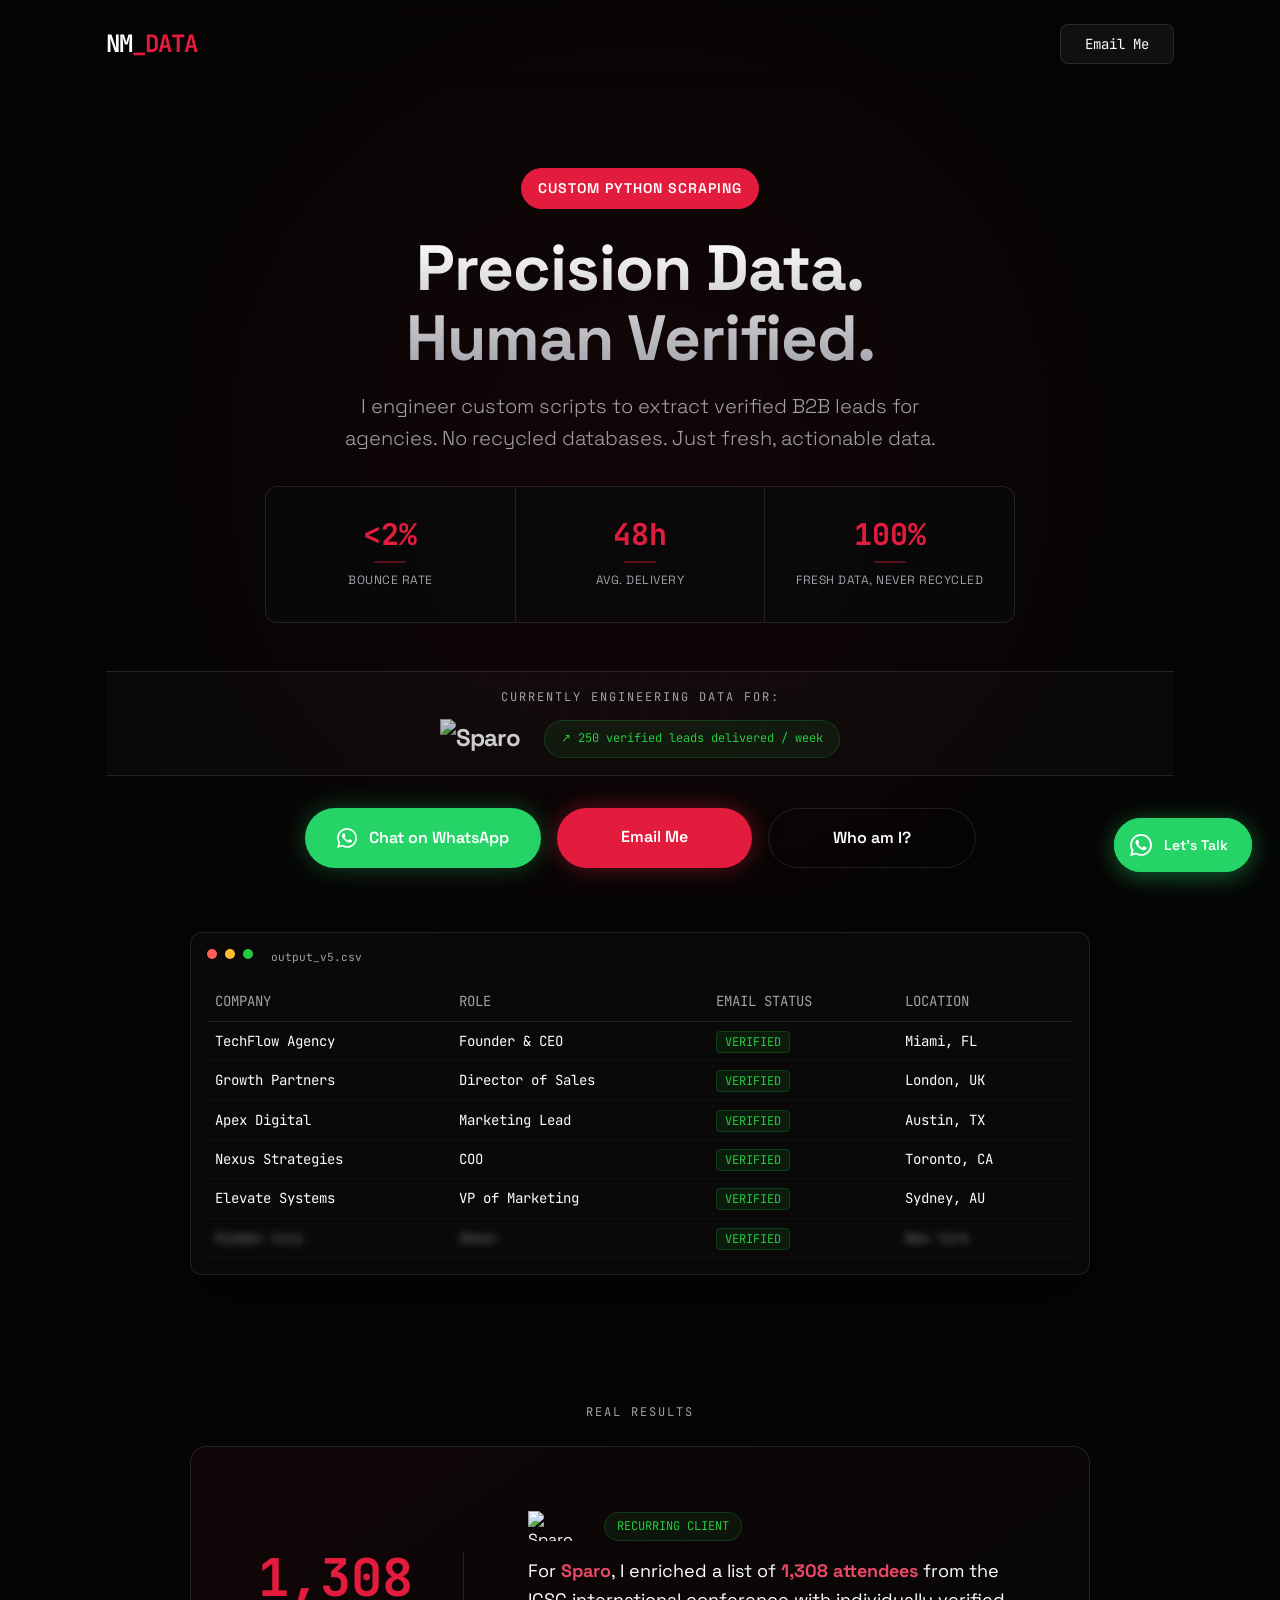
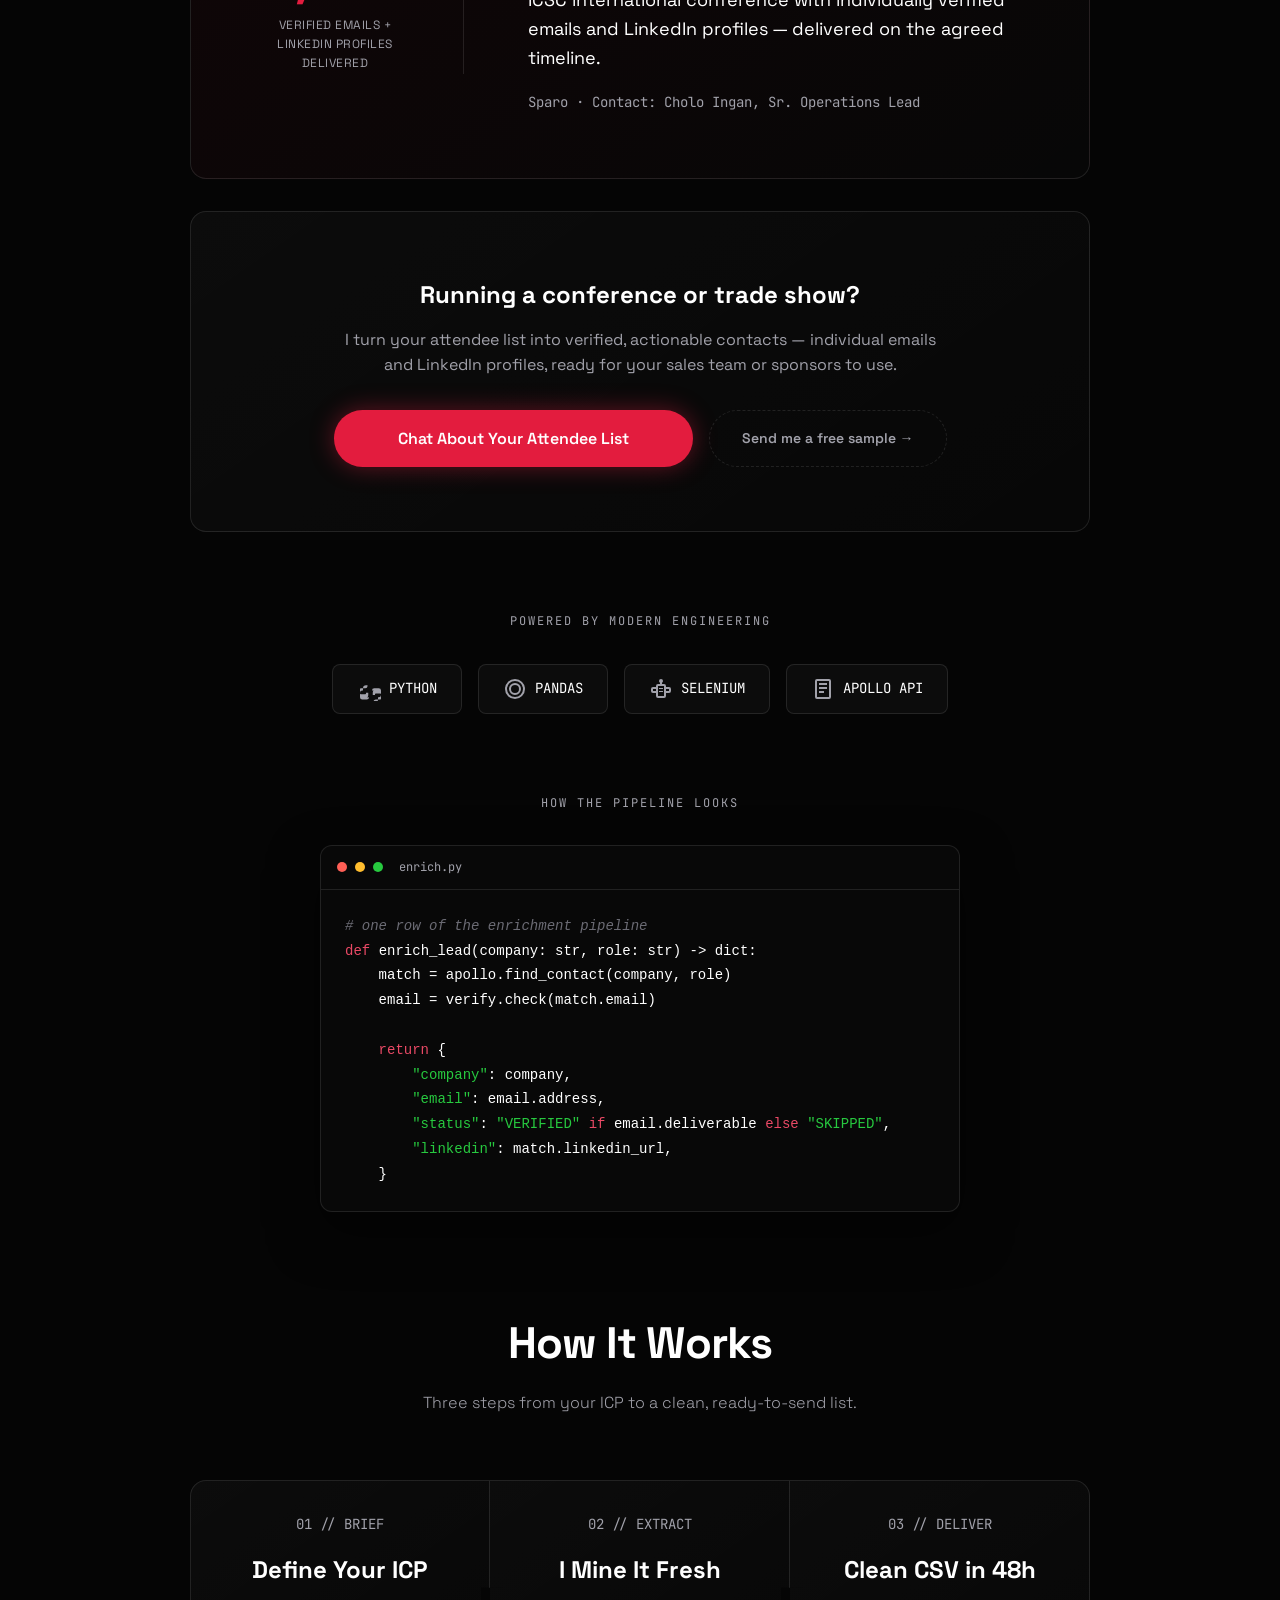
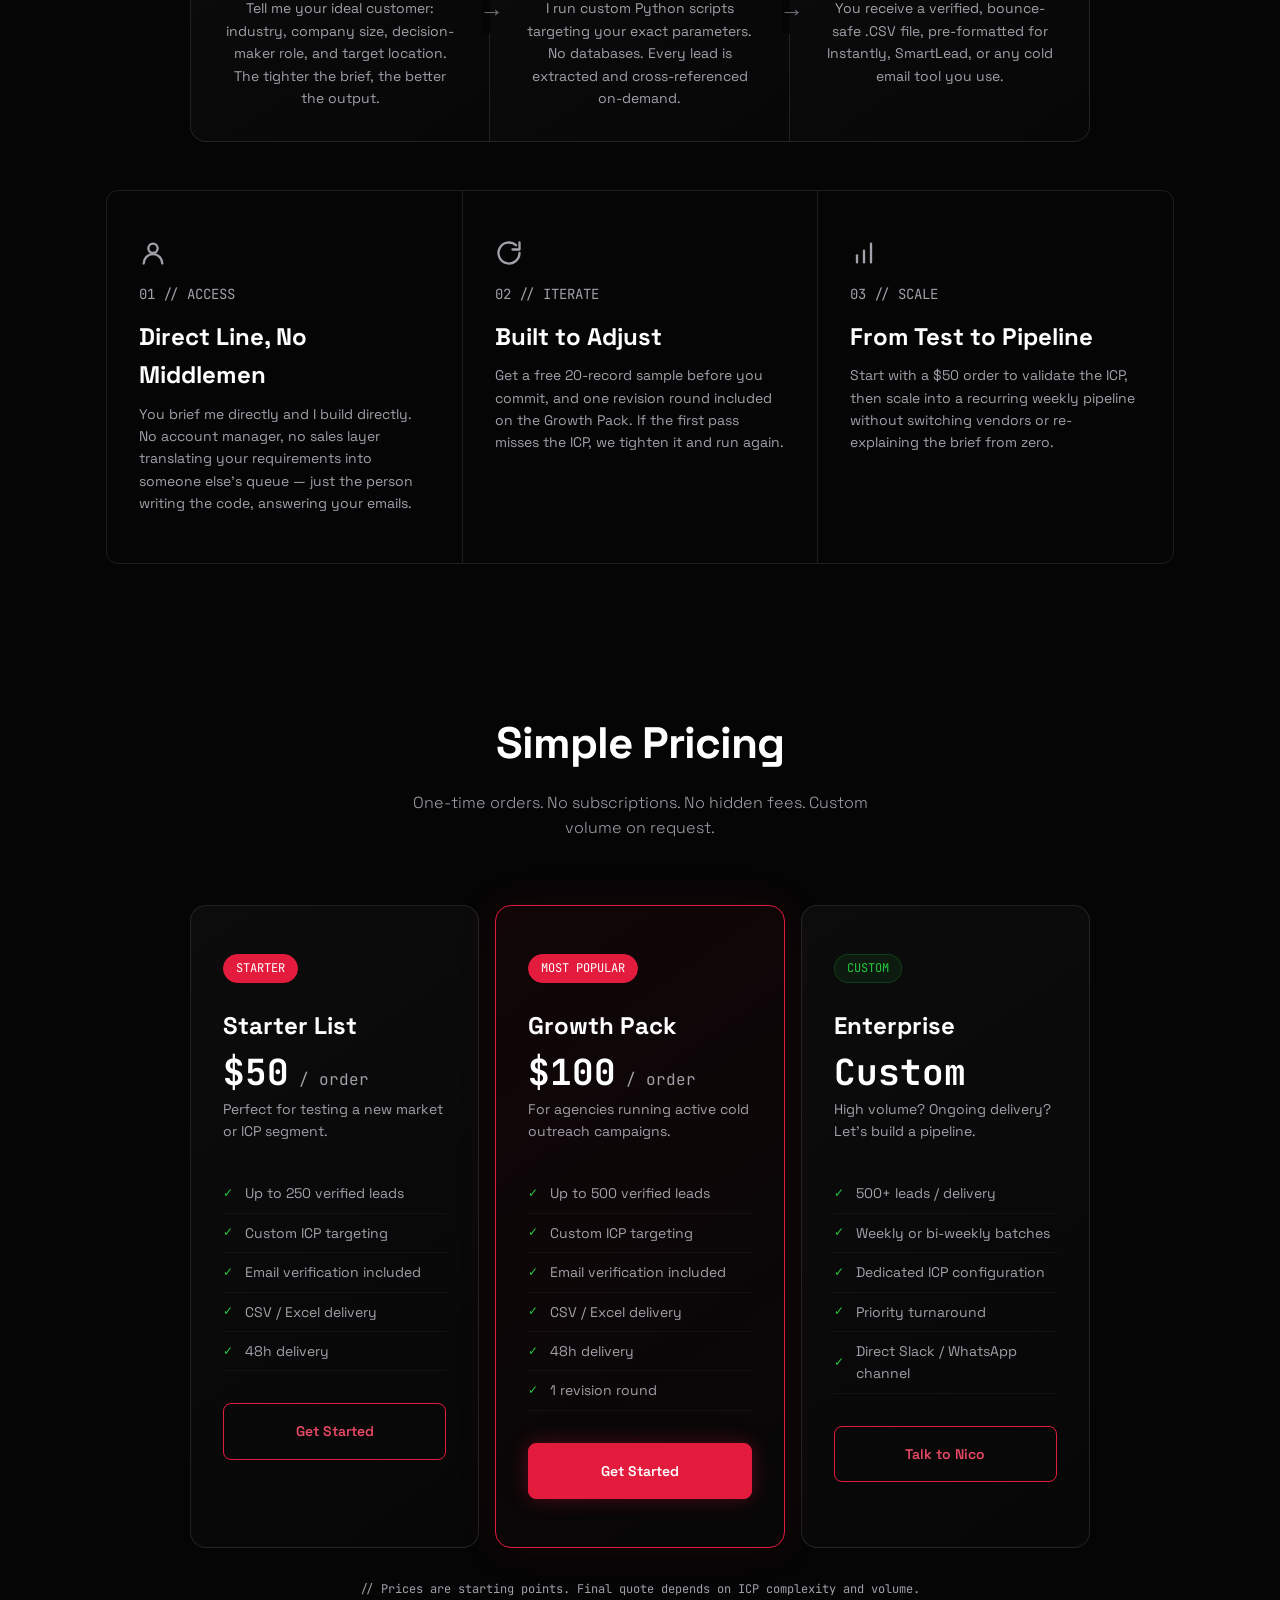
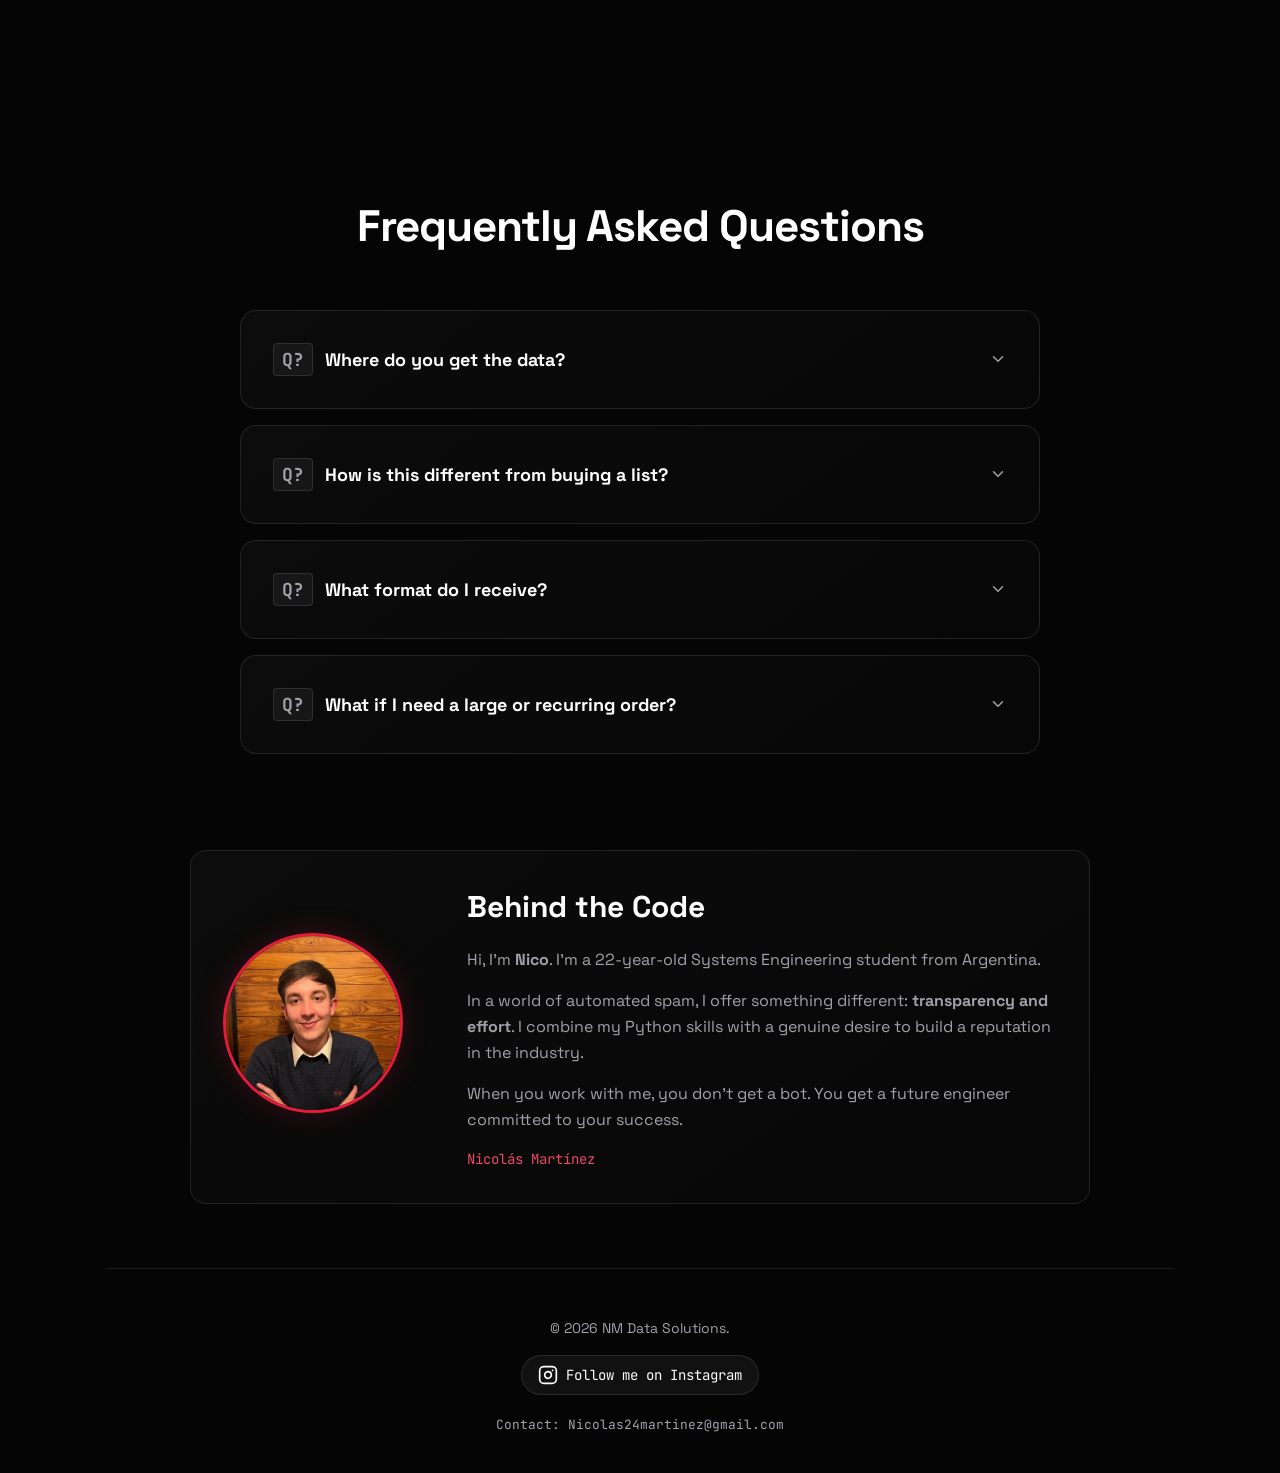
==== commit 3681a807: "Fix LCP regression from deferred GA, systemic AA contrast, redesign Features/FAQ Performance (invest" ====
--- a/index.html
+++ b/index.html
@@ -9,15 +9,24 @@
       function gtag(){dataLayer.push(arguments);}
       gtag('js', new Date());
       gtag('config', 'G-JQW5ZD2PF5');
-      // Defer the gtag.js network request until after the page has loaded —
-      // tracking still fires (calls above queue in dataLayer), just off the
-      // critical rendering path.
-      window.addEventListener('load', function() {
+      // Load gtag.js during real browser idle time instead of tying it to
+      // 'load' — a hard load-trigger concentrated its ~700ms of parse+exec
+      // into a single burst right when other end-of-load work was also
+      // competing for the main thread, showing up as long tasks in TBT.
+      // requestIdleCallback waits for an actual idle window; the timeout is
+      // a backstop so it still fires even on a never-idle page. Safari has
+      // no requestIdleCallback, so it falls back to a short timeout there.
+      function loadGtagScript() {
         var s = document.createElement('script');
         s.async = true;
         s.src = 'https://www.googletagmanager.com/gtag/js?id=G-JQW5ZD2PF5';
         document.head.appendChild(s);
-      });
+      }
+      if ('requestIdleCallback' in window) {
+        requestIdleCallback(loadGtagScript, { timeout: 3000 });
+      } else {
+        setTimeout(loadGtagScript, 2500);
+      }
     </script>
     <title>NM Data Solutions | Intelligent B2B Lead Gen</title>
     <meta name="description" content="Custom B2B Lead Generation & Data Engineering. I build Python scrapers to deliver verified, high-quality leads for agencies.">
@@ -283,21 +292,36 @@
             </div>
         </div>
 
-        <div class="features fade-in-children">
-            <div class="card">
-                <span class="number">01 // ACCESS</span>
-                <h3>Direct Line, No Middlemen</h3>
-                <p>You brief me directly and I build directly. No account manager, no sales layer translating your requirements into someone else's queue — just the person writing the code, answering your emails.</p>
-            </div>
-            <div class="card">
-                <span class="number">02 // ITERATE</span>
-                <h3>Built to Adjust</h3>
-                <p>Get a free 20-record sample before you commit, and one revision round included on the Growth Pack. If the first pass misses the ICP, we tighten it and run again.</p>
-            </div>
-            <div class="card">
-                <span class="number">03 // SCALE</span>
-                <h3>From Test to Pipeline</h3>
-                <p>Start with a $50 order to validate the ICP, then scale into a recurring weekly pipeline without switching vendors or re-explaining the brief from zero.</p>
+        <div class="approach-section">
+            <div class="approach-strip fade-in-children">
+                <div class="approach-item">
+                    <svg class="approach-icon" viewBox="0 0 24 24" fill="none" stroke-width="2" stroke-linecap="round" stroke-linejoin="round">
+                        <circle cx="12" cy="8" r="4"/>
+                        <path d="M4 21c0-4.4 3.6-8 8-8s8 3.6 8 8"/>
+                    </svg>
+                    <span class="number">01 // ACCESS</span>
+                    <h3>Direct Line, No Middlemen</h3>
+                    <p>You brief me directly and I build directly. No account manager, no sales layer translating your requirements into someone else's queue — just the person writing the code, answering your emails.</p>
+                </div>
+                <div class="approach-item">
+                    <svg class="approach-icon" viewBox="0 0 24 24" fill="none" stroke-width="2" stroke-linecap="round" stroke-linejoin="round">
+                        <path d="M21 12a9 9 0 1 1-3-6.7"/>
+                        <polyline points="21 3 21 9 15 9"/>
+                    </svg>
+                    <span class="number">02 // ITERATE</span>
+                    <h3>Built to Adjust</h3>
+                    <p>Get a free 20-record sample before you commit, and one revision round included on the Growth Pack. If the first pass misses the ICP, we tighten it and run again.</p>
+                </div>
+                <div class="approach-item">
+                    <svg class="approach-icon" viewBox="0 0 24 24" fill="none" stroke-width="2" stroke-linecap="round" stroke-linejoin="round">
+                        <line x1="6" y1="20" x2="6" y2="14"/>
+                        <line x1="12" y1="20" x2="12" y2="10"/>
+                        <line x1="18" y1="20" x2="18" y2="4"/>
+                    </svg>
+                    <span class="number">03 // SCALE</span>
+                    <h3>From Test to Pipeline</h3>
+                    <p>Start with a $50 order to validate the ICP, then scale into a recurring weekly pipeline without switching vendors or re-explaining the brief from zero.</p>
+                </div>
             </div>
         </div>
 
@@ -357,20 +381,52 @@
             <h2 class="faq-header">Frequently Asked Questions</h2>
             <div class="faq-grid fade-in-children">
                 <div class="faq-card">
-                    <div class="faq-question"><span class="faq-icon">Q?</span> Where do you get the data?</div>
-                    <p class="faq-answer">I use custom Python scripts to verify data across multiple public sources and cross-reference with tools like Apollo API to ensure validity.</p>
+                    <button class="faq-question" aria-expanded="false" aria-controls="faq-answer-1">
+                        <span class="faq-icon">Q?</span>
+                        <span class="faq-question-text">Where do you get the data?</span>
+                        <svg class="faq-chevron" viewBox="0 0 24 24" fill="none" stroke="currentColor" stroke-width="2" stroke-linecap="round" stroke-linejoin="round"><polyline points="6 9 12 15 18 9"/></svg>
+                    </button>
+                    <div class="faq-answer-wrap" id="faq-answer-1">
+                        <div class="faq-answer-inner">
+                            <p class="faq-answer">I use custom Python scripts to verify data across multiple public sources and cross-reference with tools like Apollo API to ensure validity.</p>
+                        </div>
+                    </div>
                 </div>
                 <div class="faq-card">
-                    <div class="faq-question"><span class="faq-icon">Q?</span> How is this different from buying a list?</div>
-                    <p class="faq-answer">Pre-made lists decay by 2-3% every month. My data is extracted <strong>on-demand</strong>, meaning you get the leads as they exist today, not 6 months ago.</p>
+                    <button class="faq-question" aria-expanded="false" aria-controls="faq-answer-2">
+                        <span class="faq-icon">Q?</span>
+                        <span class="faq-question-text">How is this different from buying a list?</span>
+                        <svg class="faq-chevron" viewBox="0 0 24 24" fill="none" stroke="currentColor" stroke-width="2" stroke-linecap="round" stroke-linejoin="round"><polyline points="6 9 12 15 18 9"/></svg>
+                    </button>
+                    <div class="faq-answer-wrap" id="faq-answer-2">
+                        <div class="faq-answer-inner">
+                            <p class="faq-answer">Pre-made lists decay by 2-3% every month. My data is extracted <strong>on-demand</strong>, meaning you get the leads as they exist today, not 6 months ago.</p>
+                        </div>
+                    </div>
                 </div>
                 <div class="faq-card">
-                    <div class="faq-question"><span class="faq-icon">Q?</span> What format do I receive?</div>
-                    <p class="faq-answer">You receive a clean .CSV or Excel file, formatted ready for your cold email software (Instantly, SmartLead, etc.).</p>
+                    <button class="faq-question" aria-expanded="false" aria-controls="faq-answer-3">
+                        <span class="faq-icon">Q?</span>
+                        <span class="faq-question-text">What format do I receive?</span>
+                        <svg class="faq-chevron" viewBox="0 0 24 24" fill="none" stroke="currentColor" stroke-width="2" stroke-linecap="round" stroke-linejoin="round"><polyline points="6 9 12 15 18 9"/></svg>
+                    </button>
+                    <div class="faq-answer-wrap" id="faq-answer-3">
+                        <div class="faq-answer-inner">
+                            <p class="faq-answer">You receive a clean .CSV or Excel file, formatted ready for your cold email software (Instantly, SmartLead, etc.).</p>
+                        </div>
+                    </div>
                 </div>
                 <div class="faq-card">
-                    <div class="faq-question"><span class="faq-icon">Q?</span> What if I need a large or recurring order?</div>
-                    <p class="faq-answer">Reach out directly. I offer custom volume pricing and can set up weekly or bi-weekly deliveries for agencies that need a steady pipeline.</p>
+                    <button class="faq-question" aria-expanded="false" aria-controls="faq-answer-4">
+                        <span class="faq-icon">Q?</span>
+                        <span class="faq-question-text">What if I need a large or recurring order?</span>
+                        <svg class="faq-chevron" viewBox="0 0 24 24" fill="none" stroke="currentColor" stroke-width="2" stroke-linecap="round" stroke-linejoin="round"><polyline points="6 9 12 15 18 9"/></svg>
+                    </button>
+                    <div class="faq-answer-wrap" id="faq-answer-4">
+                        <div class="faq-answer-inner">
+                            <p class="faq-answer">Reach out directly. I offer custom volume pricing and can set up weekly or bi-weekly deliveries for agencies that need a steady pipeline.</p>
+                        </div>
+                    </div>
                 </div>
             </div>
         </div>
@@ -466,5 +522,16 @@
         fadeEls.forEach(el => fadeObserver.observe(el));
     </script>
 
+    <script>
+        // FAQ accordion — starts collapsed, expands on click
+        document.querySelectorAll('.faq-question').forEach(btn => {
+            btn.addEventListener('click', () => {
+                const card = btn.closest('.faq-card');
+                const isOpen = card.classList.toggle('open');
+                btn.setAttribute('aria-expanded', isOpen);
+            });
+        });
+    </script>
+
 </body>
 </html>
--- a/style.css
+++ b/style.css
@@ -1 +1 @@
-@font-face{font-family:'Space Grotesk';font-style:normal;font-weight:300 700;font-display:swap;src:url('fonts/space-grotesk-var.woff2') format('woff2')}@font-face{font-family:'JetBrains Mono';font-style:normal;font-weight:400;font-display:swap;src:url('fonts/jetbrainsmono-400.woff2') format('woff2')}@font-face{font-family:'JetBrains Mono';font-style:normal;font-weight:700;font-display:swap;src:url('fonts/jetbrainsmono-700.woff2') format('woff2')}:root{--bg-color:#050505;--text-main:#ffffff;--text-muted:#a1a1aa;--text-faint:#6b6b74;--accent:#e31c3e;--accent-glow:rgba(227, 28, 62, 0.4);--success:#27c93f;--success-glow:rgba(39, 201, 63, 0.4);--whatsapp:#25D366;--card-bg:rgba(255, 255, 255, 0.03);--surface-1:rgba(255, 255, 255, 0.02);--surface-2:rgba(255, 255, 255, 0.05);--border:rgba(255, 255, 255, 0.1);--border-subtle:rgba(255, 255, 255, 0.06);--border-strong:rgba(255, 255, 255, 0.18);--text-xs:0.75rem;--text-sm:0.875rem;--text-base:1rem;--text-md:1.125rem;--text-lg:1.25rem;--text-xl:1.5rem;--text-2xl:1.875rem;--text-3xl:2.25rem;--text-4xl:2.75rem;--text-5xl:3.25rem;--text-6xl:4rem;--space-1:4px;--space-2:8px;--space-3:12px;--space-4:16px;--space-5:24px;--space-6:32px;--space-7:48px;--space-8:64px;--space-9:80px;--space-10:96px;--radius-sm:8px;--radius-md:12px;--radius-lg:16px;--radius-pill:999px;--ease-out:cubic-bezier(0.16, 1, 0.3, 1)}html{scroll-behavior:smooth}*{box-sizing:border-box;margin:0;padding:0}a:focus-visible,button:focus-visible{outline:2px solid var(--accent);outline-offset:3px;border-radius:4px}body{font-family:'Space Grotesk',sans-serif;background-color:var(--bg-color);color:var(--text-main);line-height:1.6;overflow-x:hidden}body::before{content:"";position:fixed;top:0;left:0;width:100%;height:100%;background-image:linear-gradient(var(--card-bg) 1px,transparent 1px),linear-gradient(90deg,var(--card-bg) 1px,transparent 1px);background-size:40px 40px;z-index:-1;opacity:.3}::selection{background:var(--accent);color:#fff}::-webkit-scrollbar{width:10px;height:10px}::-webkit-scrollbar-track{background:var(--bg-color)}::-webkit-scrollbar-thumb{background:var(--surface-2);border-radius:var(--radius-pill);border:2px solid var(--bg-color)}::-webkit-scrollbar-thumb:hover{background:var(--border-strong)}html{scrollbar-color:var(--surface-2) var(--bg-color);scrollbar-width:thin}.container{max-width:1100px;margin:0 auto;padding:0 var(--space-4)}header{padding:var(--space-5) 0;display:flex;justify-content:space-between;align-items:center;backdrop-filter:blur(10px);position:sticky;top:0;z-index:100}.logo{font-family:'JetBrains Mono',monospace;font-weight:700;font-size:var(--text-xl);letter-spacing:-1px}.logo span{color:var(--accent)}.btn-nav{font-family:'JetBrains Mono',monospace;font-size:var(--text-sm);color:var(--text-main);text-decoration:none;border:1px solid var(--border);padding:var(--space-2) var(--space-5);border-radius:var(--radius-sm);background:var(--surface-2);transition:border-color .2s var(--ease-out),background-color .2s var(--ease-out)}.btn-nav:hover{border-color:var(--accent);background:var(--accent)}.hero{padding:var(--space-9) 0 var(--space-7);text-align:center;position:relative}.hero::after{content:"";position:absolute;top:30%;left:50%;transform:translate(-50%,-50%);width:500px;height:500px;background:var(--accent);filter:blur(200px);opacity:.12;z-index:-1}.badge{display:inline-block;background:var(--accent);color:#fff;padding:var(--space-2) var(--space-4);border-radius:var(--radius-pill);font-size:var(--text-sm);font-weight:600;letter-spacing:1px;margin-bottom:var(--space-5);border:1px solid var(--accent)}h1{font-size:var(--text-6xl);line-height:1.1;font-weight:700;margin-bottom:var(--space-4);letter-spacing:-1px;color:#fff;background:linear-gradient(to bottom,#fff,#a1a1aa);background-clip:text;-webkit-background-clip:text;-webkit-text-fill-color:transparent}h2{font-size:var(--text-lg);color:var(--text-muted);font-weight:300;max-width:650px;margin:0 auto var(--space-6)}.hero-buttons{display:flex;gap:var(--space-4);justify-content:center;margin-bottom:var(--space-8);flex-wrap:wrap}.btn-primary{display:inline-block;background-color:var(--accent);color:#fff;padding:var(--space-4) var(--space-8);border-radius:var(--radius-pill);text-decoration:none;font-weight:600;font-size:var(--text-base);transition:transform .2s var(--ease-out),box-shadow .2s var(--ease-out);box-shadow:0 0 25px rgba(227,28,62,.4)}.btn-primary:hover{transform:translateY(-2px);box-shadow:0 0 40px rgba(227,28,62,.6)}.btn-secondary{display:inline-block;background-color:transparent;color:var(--text-main);padding:var(--space-4) var(--space-8);border-radius:var(--radius-pill);text-decoration:none;font-weight:600;font-size:var(--text-base);transition:border-color .2s var(--ease-out),background-color .2s var(--ease-out);border:1px solid var(--border)}.btn-secondary:hover{border-color:var(--text-main);background:var(--surface-2)}.btn-whatsapp{display:inline-flex;align-items:center;gap:var(--space-3);background-color:var(--whatsapp);color:#fff;padding:var(--space-4) var(--space-6);border-radius:var(--radius-pill);text-decoration:none;font-weight:600;font-size:var(--text-base);transition:transform .2s var(--ease-out),box-shadow .2s var(--ease-out);box-shadow:0 0 25px rgba(37,211,102,.3)}.btn-whatsapp:hover{transform:translateY(-2px);box-shadow:0 0 40px rgba(37,211,102,.5)}.btn-whatsapp svg{width:20px;height:20px;fill:white;flex-shrink:0}.stats-strip{display:flex;justify-content:center;gap:0;margin:0 auto var(--space-7);max-width:750px;background:rgba(10,10,10,.8);border:1px solid var(--border);border-radius:var(--radius-md);overflow:hidden;position:relative}.stat-item{flex:1;padding:var(--space-6) var(--space-4);text-align:center;border-right:1px solid var(--border);transition:background-color .2s var(--ease-out);cursor:default}.stat-item:last-child{border-right:none}.stat-item:hover{background:rgba(227,28,62,.04)}.stat-number{font-family:'JetBrains Mono',monospace;font-size:var(--text-2xl);font-weight:700;color:var(--accent);display:block;line-height:1;transition:transform .2s var(--ease-out)}.stat-item:hover .stat-number{transform:scale(1.08)}.stat-bar{width:32px;height:2px;background:var(--accent);margin:var(--space-3) auto var(--space-2);border-radius:2px;opacity:.4;transition:all .2s var(--ease-out)}.stat-item:hover .stat-bar{width:48px;opacity:1}.stat-label{font-size:var(--text-xs);color:var(--text-muted);letter-spacing:.5px;display:block;text-transform:uppercase}.trusted-by{margin-bottom:var(--space-6);padding:var(--space-4);border-top:1px solid var(--border);border-bottom:1px solid var(--border);background:var(--surface-1)}.trusted-label{font-family:'JetBrains Mono',monospace;font-size:var(--text-xs);color:var(--text-muted);letter-spacing:2px;text-transform:uppercase;display:block;margin-bottom:var(--space-3)}.trusted-row{display:flex;align-items:center;justify-content:center;gap:var(--space-5);flex-wrap:wrap}.client-logo-link{text-decoration:none;display:inline-block}.client-logo{font-family:'Space Grotesk',sans-serif;font-weight:700;font-size:var(--text-xl);letter-spacing:-1px;color:#fff;display:inline-flex;align-items:center;gap:var(--space-3);opacity:.8;transition:opacity .2s var(--ease-out),transform .2s var(--ease-out)}.client-logo:hover{opacity:1;transform:scale(1.05)}.sparo-img{height:40px;width:auto;display:block}.client-result{font-family:'JetBrains Mono',monospace;font-size:var(--text-xs);color:var(--success);background:rgba(39,201,63,.08);border:1px solid rgba(39,201,63,.2);padding:var(--space-2) var(--space-4);border-radius:var(--radius-pill)}.data-preview{margin:0 auto;background:rgba(10,10,10,.8);border:1px solid var(--border);border-radius:var(--radius-md);padding:var(--space-4);max-width:900px;box-shadow:0 20px 50px rgba(0,0,0,.5)}.data-preview-header{display:flex;gap:var(--space-2);margin-bottom:var(--space-4)}.dot{width:10px;height:10px;border-radius:50%;background:var(--border)}.dot.red{background:#ff5f56}.dot.yellow{background:#ffbd2e}.dot.green{background:#27c93f}.data-table{width:100%;border-collapse:collapse;font-family:'JetBrains Mono',monospace;font-size:var(--text-sm);text-align:left}.data-table th{color:var(--text-muted);padding:var(--space-2);border-bottom:1px solid var(--border);font-weight:400}.data-table td{color:var(--text-main);padding:var(--space-2);border-bottom:1px solid rgba(255,255,255,.03)}.blur-text{filter:blur(4px);opacity:.5;user-select:none}.tag{padding:2px var(--space-2);border-radius:4px;font-size:var(--text-xs)}.tag.verified{background:rgba(39,201,63,.1);color:var(--success);border:1px solid rgba(39,201,63,.2)}.tech-section{margin-top:var(--space-9);text-align:center}.tech-grid{display:flex;justify-content:center;gap:var(--space-4);flex-wrap:wrap;margin-top:var(--space-6)}.tech-card{background:var(--card-bg);border:1px solid var(--border);padding:var(--space-3) var(--space-5);border-radius:var(--radius-sm);display:flex;align-items:center;gap:var(--space-2);font-family:'JetBrains Mono',monospace;font-size:var(--text-sm);color:var(--text-main);transition:border-color .2s var(--ease-out),background-color .2s var(--ease-out)}.tech-card:hover{border-color:var(--border-strong);background:var(--surface-2)}.tech-icon{width:24px;height:24px;fill:var(--text-muted)}.tech-card:hover .tech-icon{fill:var(--text-main)}.code-section{margin-top:var(--space-9);text-align:center}.code-window{margin:var(--space-6) auto 0;max-width:640px;text-align:left;background:rgba(10,10,10,.85);border:1px solid var(--border);border-radius:var(--radius-md);overflow:hidden;box-shadow:0 20px 50px rgba(0,0,0,.5)}.code-window-header{display:flex;align-items:center;gap:var(--space-2);padding:var(--space-3) var(--space-4);border-bottom:1px solid var(--border)}.code-window-header span{font-family:'JetBrains Mono',monospace;font-size:var(--text-xs);color:var(--text-muted);margin-left:var(--space-2)}.code-window pre{margin:0;padding:var(--space-5);overflow-x:auto;font-family:'JetBrains Mono',monospace;font-size:var(--text-sm);line-height:1.7;color:var(--text-main)}.tok-kw{color:var(--accent)}.tok-str{color:var(--success)}.tok-com{color:var(--text-faint);font-style:italic}.tok-fn{color:var(--text-main)}.case-study-section{margin-top:var(--space-9);text-align:center}.case-study-card{margin:var(--space-5) auto 0;max-width:900px;display:flex;align-items:center;gap:var(--space-8);background:linear-gradient(145deg,rgba(227,28,62,.05) 0,rgba(255,255,255,.01) 100%);border:1px solid var(--border);padding:var(--space-8);border-radius:var(--radius-lg);text-align:left;transition:border-color .2s var(--ease-out),box-shadow .2s var(--ease-out)}.case-study-card:hover{border-color:rgba(227,28,62,.35);box-shadow:0 0 40px rgba(227,28,62,.08)}.case-number-block{flex-shrink:0;text-align:center;padding-right:var(--space-7);border-right:1px solid var(--border)}.case-number{font-family:'JetBrains Mono',monospace;font-size:var(--text-5xl);font-weight:700;color:var(--accent);display:block;line-height:1}.case-number-label{font-size:var(--text-xs);color:var(--text-muted);text-transform:uppercase;letter-spacing:.5px;display:block;margin-top:var(--space-3);max-width:160px}.case-body p{color:var(--text-main);font-size:var(--text-md);margin-bottom:var(--space-4)}.case-body p strong{color:var(--accent)}.case-logo-row{display:flex;align-items:center;gap:var(--space-4);margin-bottom:var(--space-4);flex-wrap:wrap}.case-logo-row img{height:30px;width:auto}.case-client-tag{font-family:'JetBrains Mono',monospace;font-size:var(--text-xs);color:var(--success);background:rgba(39,201,63,.08);border:1px solid rgba(39,201,63,.2);padding:var(--space-1) var(--space-3);border-radius:var(--radius-pill)}.case-attribution{font-family:'JetBrains Mono',monospace;font-size:var(--text-sm);color:var(--text-muted)}.niche-section{margin-top:var(--space-6)}.niche-card{max-width:900px;margin:0 auto;background:linear-gradient(145deg,rgba(255,255,255,.03) 0,rgba(255,255,255,.01) 100%);border:1px solid var(--border);border-radius:var(--radius-lg);padding:var(--space-8);text-align:center;transition:border-color .2s var(--ease-out),background-color .2s var(--ease-out)}.niche-card:hover{border-color:var(--border-strong);background:rgba(255,255,255,.04)}.niche-card h3{font-size:var(--text-xl);margin-bottom:var(--space-3);color:#fff}.niche-card p{color:var(--text-muted);font-size:var(--text-base);max-width:600px;margin:0 auto var(--space-6)}.niche-cta-row{display:flex;gap:var(--space-4);justify-content:center;flex-wrap:wrap}.btn-ghost{display:inline-block;background:0 0;color:var(--text-muted);padding:var(--space-4) var(--space-6);border-radius:var(--radius-pill);text-decoration:none;font-weight:600;font-size:var(--text-sm);border:1px dashed var(--border);transition:border-color .2s var(--ease-out),color .2s var(--ease-out)}.btn-ghost:hover{border-color:var(--accent);color:var(--accent)}@media (max-width:768px){.case-study-card{flex-direction:column;text-align:center;padding:var(--space-6) var(--space-5)}.case-number-block{border-right:none;border-bottom:1px solid var(--border);padding-right:0;padding-bottom:var(--space-5);margin-bottom:var(--space-1)}.case-number-label{max-width:none;margin-left:auto;margin-right:auto}.case-logo-row{justify-content:center}.niche-card{padding:var(--space-6) var(--space-5)}.niche-cta-row .btn-primary{padding-left:var(--space-5);padding-right:var(--space-5)}}.how-section{padding:var(--space-10) 0 0;text-align:center}.section-title{font-size:var(--text-4xl);font-weight:700;letter-spacing:-1px;margin-bottom:var(--space-3);color:var(--text-main)}.section-subtitle{font-size:var(--text-base);color:var(--text-muted);margin-bottom:var(--space-8);font-weight:300;max-width:500px;margin-left:auto;margin-right:auto}.how-grid{display:grid;grid-template-columns:repeat(auto-fit,minmax(250px,1fr));gap:0;position:relative;max-width:900px;margin:0 auto}.how-step{background:linear-gradient(145deg,rgba(255,255,255,.03) 0,rgba(255,255,255,.01) 100%);padding:var(--space-6);border:1px solid var(--border);position:relative;transition:border-color .2s var(--ease-out),background-color .2s var(--ease-out)}.how-step:first-child{border-radius:var(--radius-lg) 0 0 var(--radius-lg)}.how-step:last-child{border-radius:0 var(--radius-lg) var(--radius-lg) 0}.how-step:not(:first-child){border-left:none}.how-step:hover{background:rgba(255,255,255,.04);border-color:var(--border-strong);z-index:1}.how-step:hover+.how-step{border-left:1px solid var(--border)}.how-number{font-family:'JetBrains Mono',monospace;color:var(--text-muted);font-size:var(--text-sm);margin-bottom:var(--space-4);display:block}.how-step h3{font-size:var(--text-xl);margin-bottom:var(--space-2);color:#fff}.how-step p{color:var(--text-muted);font-size:var(--text-sm)}.arrow-connector{position:absolute;right:-14px;top:50%;transform:translateY(-50%);font-family:'JetBrains Mono',monospace;color:var(--text-faint);font-size:var(--text-xl);z-index:2;background:var(--bg-color);padding:4px}.features{padding:var(--space-7) 0;display:grid;grid-template-columns:repeat(auto-fit,minmax(300px,1fr));gap:var(--space-4)}.card{background:linear-gradient(145deg,rgba(255,255,255,.03) 0,rgba(255,255,255,.01) 100%);padding:var(--space-6);border-radius:var(--radius-lg);border:1px solid var(--border);transition:border-color .2s var(--ease-out),background-color .2s var(--ease-out)}.card:hover{border-color:var(--border-strong);background:rgba(255,255,255,.04)}.card h3{font-size:var(--text-xl);margin-bottom:var(--space-2);font-family:'Space Grotesk',sans-serif;color:#fff}.card p{color:var(--text-muted);font-size:var(--text-sm)}.number{font-family:'JetBrains Mono',monospace;color:var(--text-muted);font-size:var(--text-sm);margin-bottom:var(--space-3);display:block}.pricing-section{padding:var(--space-10) 0;text-align:center}.pricing-grid{display:grid;grid-template-columns:repeat(auto-fit,minmax(280px,1fr));gap:var(--space-4);max-width:900px;margin:var(--space-7) auto 0}.pricing-card{background:linear-gradient(145deg,rgba(255,255,255,.03) 0,rgba(255,255,255,.01) 100%);padding:var(--space-7) var(--space-6);border-radius:var(--radius-lg);border:1px solid var(--border);transition:border-color .2s var(--ease-out),background-color .2s var(--ease-out);text-align:left;position:relative}.pricing-card:hover{background:rgba(255,255,255,.04)}.pricing-card.featured{border-color:var(--accent);background:linear-gradient(145deg,rgba(227,28,62,.06) 0,rgba(255,255,255,.01) 100%);box-shadow:0 0 40px rgba(227,28,62,.1)}.pricing-tag{font-family:'JetBrains Mono',monospace;font-size:var(--text-xs);color:#fff;background:var(--accent);border:1px solid var(--accent);padding:var(--space-1) var(--space-3);border-radius:var(--radius-pill);display:inline-block;margin-bottom:var(--space-5)}.pricing-tag.green-tag{color:var(--success);background:rgba(39,201,63,.08);border-color:rgba(39,201,63,.2)}.pricing-name{font-size:var(--text-xl);font-weight:700;color:#fff;margin-bottom:var(--space-2)}.pricing-price{font-family:'JetBrains Mono',monospace;font-size:var(--text-3xl);font-weight:700;color:#fff;line-height:1;margin-bottom:var(--space-2)}.pricing-price span{font-size:var(--text-base);color:var(--text-muted);font-weight:400}.pricing-desc{color:var(--text-muted);font-size:var(--text-sm);margin-bottom:var(--space-6)}.pricing-features{list-style:none;padding:0;margin-bottom:var(--space-6)}.pricing-features li{color:var(--text-muted);font-size:var(--text-sm);padding:var(--space-2) 0;border-bottom:1px solid rgba(255,255,255,.04);display:flex;align-items:center;gap:var(--space-3)}.pricing-features li::before{content:"✓";color:var(--success);font-family:'JetBrains Mono',monospace;font-size:var(--text-xs);flex-shrink:0}.pricing-cta{display:block;text-align:center;padding:var(--space-4);border-radius:var(--radius-sm);text-decoration:none;font-weight:600;font-size:var(--text-sm);transition:background-color .2s var(--ease-out),color .2s var(--ease-out);border:1px solid var(--accent);color:var(--accent)}.pricing-cta:hover{background:var(--accent);color:#fff}.pricing-cta.featured-cta{background:var(--accent);color:#fff;border-color:var(--accent);box-shadow:0 0 20px rgba(227,28,62,.3);transition:transform .2s var(--ease-out),box-shadow .2s var(--ease-out)}.pricing-cta.featured-cta:hover{box-shadow:0 0 35px rgba(227,28,62,.5);transform:translateY(-1px)}.pricing-note{font-family:'JetBrains Mono',monospace;font-size:var(--text-xs);color:var(--text-muted);margin-top:var(--space-6);text-align:center}.faq-section{margin:var(--space-10) auto;padding:0 var(--space-4)}.faq-header{text-align:center;margin-bottom:var(--space-7);color:var(--text-main);font-size:var(--text-4xl);font-weight:700;letter-spacing:-1px}.faq-grid{display:grid;gap:var(--space-4);max-width:800px;margin:0 auto}.faq-card{background:linear-gradient(145deg,rgba(255,255,255,.03) 0,rgba(255,255,255,.01) 100%);border:1px solid var(--border);border-radius:var(--radius-lg);padding:var(--space-6);transition:border-color .2s var(--ease-out),background-color .2s var(--ease-out)}.faq-card:hover{border-color:var(--border-strong);background:rgba(255,255,255,.04)}.faq-question{font-family:'Space Grotesk',sans-serif;color:#fff;font-size:var(--text-md);font-weight:700;margin-bottom:var(--space-3);display:flex;align-items:center;gap:var(--space-3)}.faq-icon{font-family:'JetBrains Mono',monospace;color:var(--text-muted);font-size:var(--text-md);background:var(--surface-2);padding:var(--space-1) var(--space-2);border-radius:4px;border:1px solid var(--border)}.faq-answer{color:var(--text-muted);font-size:var(--text-sm);line-height:1.6;margin-left:0}.about-section{margin:var(--space-8) auto;max-width:900px;display:flex;align-items:center;gap:var(--space-8);background:linear-gradient(145deg,rgba(255,255,255,.03) 0,rgba(255,255,255,.01) 100%);border:1px solid var(--border);padding:var(--space-6);border-radius:var(--radius-lg)}.profile-img{width:180px;height:180px;border-radius:50%;object-fit:cover;border:3px solid var(--accent);box-shadow:0 0 30px rgba(227,28,62,.2);flex-shrink:0}.about-text h3{font-size:var(--text-2xl);margin-bottom:var(--space-4)}.about-text p{color:var(--text-muted);margin-bottom:var(--space-4);font-size:var(--text-base)}.signature{font-family:'JetBrains Mono',monospace;color:var(--accent);margin-top:var(--space-2);display:block;font-size:var(--text-sm)}footer{text-align:center;padding:var(--space-7) 0;border-top:1px solid var(--border);color:var(--text-muted);font-size:var(--text-sm)}.social-links{margin-top:var(--space-4);display:flex;justify-content:center;gap:var(--space-4);align-items:center;flex-wrap:wrap}.social-icon{color:var(--text-main);background:var(--surface-2);padding:var(--space-2) var(--space-4);border-radius:var(--radius-pill);transition:border-color .2s var(--ease-out),color .2s var(--ease-out);display:flex;align-items:center;text-decoration:none;font-family:'JetBrains Mono',monospace;font-size:var(--text-sm);border:1px solid var(--border)}.social-icon svg{width:20px;height:20px;margin-right:var(--space-2);stroke:currentColor;fill:none}.social-icon:hover{border-color:var(--border-strong);color:var(--text-main)}@media (max-width:768px){h1{font-size:var(--text-4xl)}.about-section{flex-direction:column;text-align:center}.data-preview{overflow-x:scroll}.how-step{border-radius:0!important}.how-step:not(:first-child){border-left:1px solid var(--border);border-top:none}.how-grid{grid-template-columns:1fr}.how-step:first-child{border-radius:var(--radius-lg) var(--radius-lg) 0 0!important}.how-step:last-child{border-radius:0 0 var(--radius-lg) var(--radius-lg)!important}.stats-strip{flex-direction:column}.stat-item{border-right:none;border-bottom:1px solid var(--border)}.stat-item:last-child{border-bottom:none}.arrow-connector{display:none}}.wa-float{position:fixed;bottom:28px;right:28px;z-index:999;display:flex;align-items:center;gap:var(--space-3);background:var(--whatsapp);color:#fff;padding:var(--space-4) var(--space-5) var(--space-4) var(--space-4);border-radius:var(--radius-pill);text-decoration:none;font-family:'Space Grotesk',sans-serif;font-weight:600;font-size:var(--text-sm);box-shadow:0 4px 24px rgba(37,211,102,.45);transition:transform .2s var(--ease-out),box-shadow .2s var(--ease-out);animation:wa-pop-in .4s var(--ease-out) 1.2s both}.wa-float:hover{transform:translateY(-3px);box-shadow:0 8px 36px rgba(37,211,102,.6)}.wa-float svg{width:22px;height:22px;fill:white;flex-shrink:0}.wa-float-label{white-space:nowrap}@keyframes wa-pop-in{0%{opacity:0;transform:scale(.85) translateY(12px)}100%{opacity:1;transform:scale(1) translateY(0)}}.wa-float::after{content:"";position:absolute;inset:0;border-radius:var(--radius-pill);border:2px solid var(--whatsapp);animation:wa-ring 2.5s var(--ease-out) 2s infinite;pointer-events:none}@keyframes wa-ring{0%{opacity:.5;transform:scale(1)}100%{opacity:0;transform:scale(1.22)}}@media (max-width:480px){.wa-float{padding:var(--space-4);border-radius:50%}.wa-float-label{display:none}.wa-float::after{border-radius:50%}}.fade-in{opacity:0;transform:translateY(32px);transition:opacity .55s var(--ease-out),transform .55s var(--ease-out)}.fade-in.visible{opacity:1;transform:translateY(0)}.fade-in-children>*{opacity:0;transform:translateY(24px);transition:opacity .45s var(--ease-out),transform .45s var(--ease-out)}.fade-in-children.visible>:first-child{opacity:1;transform:translateY(0);transition-delay:0s}.fade-in-children.visible>:nth-child(2){opacity:1;transform:translateY(0);transition-delay:0.12s}.fade-in-children.visible>:nth-child(3){opacity:1;transform:translateY(0);transition-delay:0.24s}.fade-in-children.visible>:nth-child(4){opacity:1;transform:translateY(0);transition-delay:0.36s}+@font-face{font-family:'Space Grotesk';font-style:normal;font-weight:300 700;font-display:swap;src:url('fonts/space-grotesk-var.woff2') format('woff2')}@font-face{font-family:'JetBrains Mono';font-style:normal;font-weight:400;font-display:swap;src:url('fonts/jetbrainsmono-400.woff2') format('woff2')}@font-face{font-family:'JetBrains Mono';font-style:normal;font-weight:700;font-display:swap;src:url('fonts/jetbrainsmono-700.woff2') format('woff2')}:root{--bg-color:#050505;--text-main:#ffffff;--text-muted:#a1a1aa;--text-faint:#6b6b74;--accent:#e31c3e;--accent-glow:rgba(227, 28, 62, 0.4);--accent-text:#e94965;--success:#27c93f;--success-glow:rgba(39, 201, 63, 0.4);--whatsapp:#25D366;--card-bg:rgba(255, 255, 255, 0.03);--surface-1:rgba(255, 255, 255, 0.02);--surface-2:rgba(255, 255, 255, 0.05);--border:rgba(255, 255, 255, 0.1);--border-subtle:rgba(255, 255, 255, 0.06);--border-strong:rgba(255, 255, 255, 0.18);--text-xs:0.75rem;--text-sm:0.875rem;--text-base:1rem;--text-md:1.125rem;--text-lg:1.25rem;--text-xl:1.5rem;--text-2xl:1.875rem;--text-3xl:2.25rem;--text-4xl:2.75rem;--text-5xl:3.25rem;--text-6xl:4rem;--space-1:4px;--space-2:8px;--space-3:12px;--space-4:16px;--space-5:24px;--space-6:32px;--space-7:48px;--space-8:64px;--space-9:80px;--space-10:96px;--radius-sm:8px;--radius-md:12px;--radius-lg:16px;--radius-pill:999px;--ease-out:cubic-bezier(0.16, 1, 0.3, 1)}html{scroll-behavior:smooth}*{box-sizing:border-box;margin:0;padding:0}a:focus-visible,button:focus-visible{outline:2px solid var(--accent);outline-offset:3px;border-radius:4px}body{font-family:'Space Grotesk',sans-serif;background-color:var(--bg-color);color:var(--text-main);line-height:1.6;overflow-x:hidden}body::before{content:"";position:fixed;top:0;left:0;width:100%;height:100%;background-image:linear-gradient(var(--card-bg) 1px,transparent 1px),linear-gradient(90deg,var(--card-bg) 1px,transparent 1px);background-size:40px 40px;z-index:-1;opacity:.3}::selection{background:var(--accent);color:#fff}::-webkit-scrollbar{width:10px;height:10px}::-webkit-scrollbar-track{background:var(--bg-color)}::-webkit-scrollbar-thumb{background:var(--surface-2);border-radius:var(--radius-pill);border:2px solid var(--bg-color)}::-webkit-scrollbar-thumb:hover{background:var(--border-strong)}html{scrollbar-color:var(--surface-2) var(--bg-color);scrollbar-width:thin}.container{max-width:1100px;margin:0 auto;padding:0 var(--space-4)}header{padding:var(--space-5) 0;display:flex;justify-content:space-between;align-items:center;backdrop-filter:blur(10px);position:sticky;top:0;z-index:100}.logo{font-family:'JetBrains Mono',monospace;font-weight:700;font-size:var(--text-xl);letter-spacing:-1px}.logo span{color:var(--accent)}.btn-nav{font-family:'JetBrains Mono',monospace;font-size:var(--text-sm);color:var(--text-main);text-decoration:none;border:1px solid var(--border);padding:var(--space-2) var(--space-5);border-radius:var(--radius-sm);background:var(--surface-2);transition:border-color .2s var(--ease-out),background-color .2s var(--ease-out)}.btn-nav:hover{border-color:var(--accent);background:var(--accent)}.hero{padding:var(--space-9) 0 var(--space-7);text-align:center;position:relative}.hero::after{content:"";position:absolute;top:30%;left:50%;transform:translate(-50%,-50%);width:500px;height:500px;background:var(--accent);filter:blur(200px);opacity:.12;z-index:-1}.badge{display:inline-block;background:var(--accent);color:#fff;padding:var(--space-2) var(--space-4);border-radius:var(--radius-pill);font-size:var(--text-sm);font-weight:600;letter-spacing:1px;margin-bottom:var(--space-5);border:1px solid var(--accent)}h1{font-size:var(--text-6xl);line-height:1.1;font-weight:700;margin-bottom:var(--space-4);letter-spacing:-1px;color:#fff;background:linear-gradient(to bottom,#fff,#a1a1aa);background-clip:text;-webkit-background-clip:text;-webkit-text-fill-color:transparent}h2{font-size:var(--text-lg);color:var(--text-muted);font-weight:300;max-width:650px;margin:0 auto var(--space-6)}.hero-buttons{display:flex;gap:var(--space-4);justify-content:center;margin-bottom:var(--space-8);flex-wrap:wrap}.btn-primary{display:inline-block;background-color:var(--accent);color:#fff;padding:var(--space-4) var(--space-8);border-radius:var(--radius-pill);text-decoration:none;font-weight:600;font-size:var(--text-base);transition:transform .2s var(--ease-out),box-shadow .2s var(--ease-out);box-shadow:0 0 25px rgba(227,28,62,.4)}.btn-primary:hover{transform:translateY(-2px);box-shadow:0 0 40px rgba(227,28,62,.6)}.btn-secondary{display:inline-block;background-color:transparent;color:var(--text-main);padding:var(--space-4) var(--space-8);border-radius:var(--radius-pill);text-decoration:none;font-weight:600;font-size:var(--text-base);transition:border-color .2s var(--ease-out),background-color .2s var(--ease-out);border:1px solid var(--border)}.btn-secondary:hover{border-color:var(--text-main);background:var(--surface-2)}.btn-whatsapp{display:inline-flex;align-items:center;gap:var(--space-3);background-color:var(--whatsapp);color:#fff;padding:var(--space-4) var(--space-6);border-radius:var(--radius-pill);text-decoration:none;font-weight:600;font-size:var(--text-base);transition:transform .2s var(--ease-out),box-shadow .2s var(--ease-out);box-shadow:0 0 25px rgba(37,211,102,.3)}.btn-whatsapp:hover{transform:translateY(-2px);box-shadow:0 0 40px rgba(37,211,102,.5)}.btn-whatsapp svg{width:20px;height:20px;fill:white;flex-shrink:0}.stats-strip{display:flex;justify-content:center;gap:0;margin:0 auto var(--space-7);max-width:750px;background:rgba(10,10,10,.8);border:1px solid var(--border);border-radius:var(--radius-md);overflow:hidden;position:relative}.stat-item{flex:1;padding:var(--space-6) var(--space-4);text-align:center;border-right:1px solid var(--border);transition:background-color .2s var(--ease-out);cursor:default}.stat-item:last-child{border-right:none}.stat-item:hover{background:rgba(227,28,62,.04)}.stat-number{font-family:'JetBrains Mono',monospace;font-size:var(--text-2xl);font-weight:700;color:var(--accent);display:block;line-height:1;transition:transform .2s var(--ease-out)}.stat-item:hover .stat-number{transform:scale(1.08)}.stat-bar{width:32px;height:2px;background:var(--accent);margin:var(--space-3) auto var(--space-2);border-radius:2px;opacity:.4;transition:all .2s var(--ease-out)}.stat-item:hover .stat-bar{width:48px;opacity:1}.stat-label{font-size:var(--text-xs);color:var(--text-muted);letter-spacing:.5px;display:block;text-transform:uppercase}.trusted-by{margin-bottom:var(--space-6);padding:var(--space-4);border-top:1px solid var(--border);border-bottom:1px solid var(--border);background:var(--surface-1)}.trusted-label{font-family:'JetBrains Mono',monospace;font-size:var(--text-xs);color:var(--text-muted);letter-spacing:2px;text-transform:uppercase;display:block;margin-bottom:var(--space-3)}.trusted-row{display:flex;align-items:center;justify-content:center;gap:var(--space-5);flex-wrap:wrap}.client-logo-link{text-decoration:none;display:inline-block}.client-logo{font-family:'Space Grotesk',sans-serif;font-weight:700;font-size:var(--text-xl);letter-spacing:-1px;color:#fff;display:inline-flex;align-items:center;gap:var(--space-3);opacity:.8;transition:opacity .2s var(--ease-out),transform .2s var(--ease-out)}.client-logo:hover{opacity:1;transform:scale(1.05)}.sparo-img{height:40px;width:auto;display:block}.client-result{font-family:'JetBrains Mono',monospace;font-size:var(--text-xs);color:var(--success);background:rgba(39,201,63,.08);border:1px solid rgba(39,201,63,.2);padding:var(--space-2) var(--space-4);border-radius:var(--radius-pill)}.data-preview{margin:0 auto;background:rgba(10,10,10,.8);border:1px solid var(--border);border-radius:var(--radius-md);padding:var(--space-4);max-width:900px;box-shadow:0 20px 50px rgba(0,0,0,.5)}.data-preview-header{display:flex;gap:var(--space-2);margin-bottom:var(--space-4)}.dot{width:10px;height:10px;border-radius:50%;background:var(--border)}.dot.red{background:#ff5f56}.dot.yellow{background:#ffbd2e}.dot.green{background:#27c93f}.data-table{width:100%;border-collapse:collapse;font-family:'JetBrains Mono',monospace;font-size:var(--text-sm);text-align:left}.data-table th{color:var(--text-muted);padding:var(--space-2);border-bottom:1px solid var(--border);font-weight:400}.data-table td{color:var(--text-main);padding:var(--space-2);border-bottom:1px solid rgba(255,255,255,.03)}.blur-text{filter:blur(4px);opacity:.5;user-select:none}.tag{padding:2px var(--space-2);border-radius:4px;font-size:var(--text-xs)}.tag.verified{background:rgba(39,201,63,.1);color:var(--success);border:1px solid rgba(39,201,63,.2)}.tech-section{margin-top:var(--space-9);text-align:center}.tech-grid{display:flex;justify-content:center;gap:var(--space-4);flex-wrap:wrap;margin-top:var(--space-6)}.tech-card{background:var(--card-bg);border:1px solid var(--border);padding:var(--space-3) var(--space-5);border-radius:var(--radius-sm);display:flex;align-items:center;gap:var(--space-2);font-family:'JetBrains Mono',monospace;font-size:var(--text-sm);color:var(--text-main);transition:border-color .2s var(--ease-out),background-color .2s var(--ease-out)}.tech-card:hover{border-color:var(--border-strong);background:var(--surface-2)}.tech-icon{width:24px;height:24px;fill:var(--text-muted)}.tech-card:hover .tech-icon{fill:var(--text-main)}.code-section{margin-top:var(--space-9);text-align:center}.code-window{margin:var(--space-6) auto 0;max-width:640px;text-align:left;background:rgba(10,10,10,.85);border:1px solid var(--border);border-radius:var(--radius-md);overflow:hidden;box-shadow:0 20px 50px rgba(0,0,0,.5)}.code-window-header{display:flex;align-items:center;gap:var(--space-2);padding:var(--space-3) var(--space-4);border-bottom:1px solid var(--border)}.code-window-header span{font-family:'JetBrains Mono',monospace;font-size:var(--text-xs);color:var(--text-muted);margin-left:var(--space-2)}.code-window pre{margin:0;padding:var(--space-5);overflow-x:auto;font-family:'JetBrains Mono',monospace;font-size:var(--text-sm);line-height:1.7;color:var(--text-main)}.tok-kw{color:var(--accent-text)}.tok-str{color:var(--success)}.tok-com{color:var(--text-faint);font-style:italic}.tok-fn{color:var(--text-main)}.case-study-section{margin-top:var(--space-9);text-align:center}.case-study-card{margin:var(--space-5) auto 0;max-width:900px;display:flex;align-items:center;gap:var(--space-8);background:linear-gradient(145deg,rgba(227,28,62,.05) 0,rgba(255,255,255,.01) 100%);border:1px solid var(--border);padding:var(--space-8);border-radius:var(--radius-lg);text-align:left;transition:border-color .2s var(--ease-out),box-shadow .2s var(--ease-out)}.case-study-card:hover{border-color:rgba(227,28,62,.35);box-shadow:0 0 40px rgba(227,28,62,.08)}.case-number-block{flex-shrink:0;text-align:center;padding-right:var(--space-7);border-right:1px solid var(--border)}.case-number{font-family:'JetBrains Mono',monospace;font-size:var(--text-5xl);font-weight:700;color:var(--accent);display:block;line-height:1}.case-number-label{font-size:var(--text-xs);color:var(--text-muted);text-transform:uppercase;letter-spacing:.5px;display:block;margin-top:var(--space-3);max-width:160px}.case-body p{color:var(--text-main);font-size:var(--text-md);margin-bottom:var(--space-4)}.case-body p strong{color:var(--accent-text)}.case-logo-row{display:flex;align-items:center;gap:var(--space-4);margin-bottom:var(--space-4);flex-wrap:wrap}.case-logo-row img{height:30px;width:auto}.case-client-tag{font-family:'JetBrains Mono',monospace;font-size:var(--text-xs);color:var(--success);background:rgba(39,201,63,.08);border:1px solid rgba(39,201,63,.2);padding:var(--space-1) var(--space-3);border-radius:var(--radius-pill)}.case-attribution{font-family:'JetBrains Mono',monospace;font-size:var(--text-sm);color:var(--text-muted)}.niche-section{margin-top:var(--space-6)}.niche-card{max-width:900px;margin:0 auto;background:linear-gradient(145deg,rgba(255,255,255,.03) 0,rgba(255,255,255,.01) 100%);border:1px solid var(--border);border-radius:var(--radius-lg);padding:var(--space-8);text-align:center;transition:border-color .2s var(--ease-out),background-color .2s var(--ease-out)}.niche-card:hover{border-color:var(--border-strong);background:rgba(255,255,255,.04)}.niche-card h3{font-size:var(--text-xl);margin-bottom:var(--space-3);color:#fff}.niche-card p{color:var(--text-muted);font-size:var(--text-base);max-width:600px;margin:0 auto var(--space-6)}.niche-cta-row{display:flex;gap:var(--space-4);justify-content:center;flex-wrap:wrap}.btn-ghost{display:inline-block;background:0 0;color:var(--text-muted);padding:var(--space-4) var(--space-6);border-radius:var(--radius-pill);text-decoration:none;font-weight:600;font-size:var(--text-sm);border:1px dashed var(--border);transition:border-color .2s var(--ease-out),color .2s var(--ease-out)}.btn-ghost:hover{border-color:var(--accent);color:var(--accent)}@media (max-width:768px){.case-study-card{flex-direction:column;text-align:center;padding:var(--space-6) var(--space-5)}.case-number-block{border-right:none;border-bottom:1px solid var(--border);padding-right:0;padding-bottom:var(--space-5);margin-bottom:var(--space-1)}.case-number-label{max-width:none;margin-left:auto;margin-right:auto}.case-logo-row{justify-content:center}.niche-card{padding:var(--space-6) var(--space-5)}.niche-cta-row .btn-primary{padding-left:var(--space-5);padding-right:var(--space-5)}}.how-section{padding:var(--space-10) 0 0;text-align:center}.section-title{font-size:var(--text-4xl);font-weight:700;letter-spacing:-1px;margin-bottom:var(--space-3);color:var(--text-main)}.section-subtitle{font-size:var(--text-base);color:var(--text-muted);margin-bottom:var(--space-8);font-weight:300;max-width:500px;margin-left:auto;margin-right:auto}.how-grid{display:grid;grid-template-columns:repeat(auto-fit,minmax(250px,1fr));gap:0;position:relative;max-width:900px;margin:0 auto}.how-step{background:linear-gradient(145deg,rgba(255,255,255,.03) 0,rgba(255,255,255,.01) 100%);padding:var(--space-6);border:1px solid var(--border);position:relative;transition:border-color .2s var(--ease-out),background-color .2s var(--ease-out)}.how-step:first-child{border-radius:var(--radius-lg) 0 0 var(--radius-lg)}.how-step:last-child{border-radius:0 var(--radius-lg) var(--radius-lg) 0}.how-step:not(:first-child){border-left:none}.how-step:hover{background:rgba(255,255,255,.04);border-color:var(--border-strong);z-index:1}.how-step:hover+.how-step{border-left:1px solid var(--border)}.how-number{font-family:'JetBrains Mono',monospace;color:var(--text-muted);font-size:var(--text-sm);margin-bottom:var(--space-4);display:block}.how-step h3{font-size:var(--text-xl);margin-bottom:var(--space-2);color:#fff}.how-step p{color:var(--text-muted);font-size:var(--text-sm)}.arrow-connector{position:absolute;right:-14px;top:50%;transform:translateY(-50%);font-family:'JetBrains Mono',monospace;color:var(--text-faint);font-size:var(--text-xl);z-index:2;background:var(--bg-color);padding:4px}.approach-section{padding:var(--space-7) 0}.approach-strip{display:flex;border:1px solid var(--border);border-radius:var(--radius-md);overflow:hidden}.approach-item{flex:1;padding:var(--space-7) var(--space-6);border-right:1px solid var(--border);transition:background-color .2s var(--ease-out)}.approach-item:last-child{border-right:none}.approach-item:hover{background:rgba(255,255,255,.02)}.approach-icon{width:28px;height:28px;stroke:var(--text-muted);margin-bottom:var(--space-4);display:block;transition:stroke .2s var(--ease-out)}.approach-item:hover .approach-icon{stroke:var(--text-main)}.approach-item h3{font-size:var(--text-xl);margin-bottom:var(--space-2);font-family:'Space Grotesk',sans-serif;color:#fff}.approach-item p{color:var(--text-muted);font-size:var(--text-sm)}.number{font-family:'JetBrains Mono',monospace;color:var(--text-muted);font-size:var(--text-sm);margin-bottom:var(--space-3);display:block}@media (max-width:768px){.approach-strip{flex-direction:column}.approach-item{border-right:none;border-bottom:1px solid var(--border)}.approach-item:last-child{border-bottom:none}}.pricing-section{padding:var(--space-10) 0;text-align:center}.pricing-grid{display:grid;grid-template-columns:repeat(auto-fit,minmax(280px,1fr));gap:var(--space-4);max-width:900px;margin:var(--space-7) auto 0}.pricing-card{background:linear-gradient(145deg,rgba(255,255,255,.03) 0,rgba(255,255,255,.01) 100%);padding:var(--space-7) var(--space-6);border-radius:var(--radius-lg);border:1px solid var(--border);transition:border-color .2s var(--ease-out),background-color .2s var(--ease-out);text-align:left;position:relative}.pricing-card:hover{background:rgba(255,255,255,.04)}.pricing-card.featured{border-color:var(--accent);background:linear-gradient(145deg,rgba(227,28,62,.06) 0,rgba(255,255,255,.01) 100%);box-shadow:0 0 40px rgba(227,28,62,.1)}.pricing-tag{font-family:'JetBrains Mono',monospace;font-size:var(--text-xs);color:#fff;background:var(--accent);border:1px solid var(--accent);padding:var(--space-1) var(--space-3);border-radius:var(--radius-pill);display:inline-block;margin-bottom:var(--space-5)}.pricing-tag.green-tag{color:var(--success);background:rgba(39,201,63,.08);border-color:rgba(39,201,63,.2)}.pricing-name{font-size:var(--text-xl);font-weight:700;color:#fff;margin-bottom:var(--space-2)}.pricing-price{font-family:'JetBrains Mono',monospace;font-size:var(--text-3xl);font-weight:700;color:#fff;line-height:1;margin-bottom:var(--space-2)}.pricing-price span{font-size:var(--text-base);color:var(--text-muted);font-weight:400}.pricing-desc{color:var(--text-muted);font-size:var(--text-sm);margin-bottom:var(--space-6)}.pricing-features{list-style:none;padding:0;margin-bottom:var(--space-6)}.pricing-features li{color:var(--text-muted);font-size:var(--text-sm);padding:var(--space-2) 0;border-bottom:1px solid rgba(255,255,255,.04);display:flex;align-items:center;gap:var(--space-3)}.pricing-features li::before{content:"✓";color:var(--success);font-family:'JetBrains Mono',monospace;font-size:var(--text-xs);flex-shrink:0}.pricing-cta{display:block;text-align:center;padding:var(--space-4);border-radius:var(--radius-sm);text-decoration:none;font-weight:600;font-size:var(--text-sm);transition:background-color .2s var(--ease-out),color .2s var(--ease-out);border:1px solid var(--accent);color:var(--accent-text)}.pricing-cta:hover{background:var(--accent);color:#fff}.pricing-cta.featured-cta{background:var(--accent);color:#fff;border-color:var(--accent);box-shadow:0 0 20px rgba(227,28,62,.3);transition:transform .2s var(--ease-out),box-shadow .2s var(--ease-out)}.pricing-cta.featured-cta:hover{box-shadow:0 0 35px rgba(227,28,62,.5);transform:translateY(-1px)}.pricing-note{font-family:'JetBrains Mono',monospace;font-size:var(--text-xs);color:var(--text-muted);margin-top:var(--space-6);text-align:center}.faq-section{margin:var(--space-10) auto;padding:0 var(--space-4)}.faq-header{text-align:center;margin-bottom:var(--space-7);color:var(--text-main);font-size:var(--text-4xl);font-weight:700;letter-spacing:-1px}.faq-grid{display:grid;gap:var(--space-4);max-width:800px;margin:0 auto}.faq-card{background:linear-gradient(145deg,rgba(255,255,255,.03) 0,rgba(255,255,255,.01) 100%);border:1px solid var(--border);border-radius:var(--radius-lg);padding:var(--space-6);transition:border-color .2s var(--ease-out),background-color .2s var(--ease-out)}.faq-card:hover{border-color:var(--border-strong);background:rgba(255,255,255,.04)}.faq-question{font-family:'Space Grotesk',sans-serif;color:#fff;font-size:var(--text-md);font-weight:700;display:flex;align-items:center;gap:var(--space-3);width:100%;background:0 0;border:none;padding:0;margin:0;cursor:pointer;text-align:left}.faq-icon{font-family:'JetBrains Mono',monospace;color:var(--text-muted);font-size:var(--text-md);background:var(--surface-2);padding:var(--space-1) var(--space-2);border-radius:4px;border:1px solid var(--border);flex-shrink:0}.faq-question-text{flex:1}.faq-chevron{width:18px;height:18px;flex-shrink:0;color:var(--text-muted);transition:transform .3s var(--ease-out)}.faq-card.open .faq-chevron{transform:rotate(180deg)}.faq-answer-wrap{display:grid;grid-template-rows:0fr;transition:grid-template-rows .35s var(--ease-out)}.faq-card.open .faq-answer-wrap{grid-template-rows:1fr}.faq-answer-inner{overflow:hidden}.faq-answer{color:var(--text-muted);font-size:var(--text-sm);line-height:1.6;margin-left:0;padding-top:var(--space-3)}.about-section{margin:var(--space-8) auto;max-width:900px;display:flex;align-items:center;gap:var(--space-8);background:linear-gradient(145deg,rgba(255,255,255,.03) 0,rgba(255,255,255,.01) 100%);border:1px solid var(--border);padding:var(--space-6);border-radius:var(--radius-lg)}.profile-img{width:180px;height:180px;border-radius:50%;object-fit:cover;border:3px solid var(--accent);box-shadow:0 0 30px rgba(227,28,62,.2);flex-shrink:0}.about-text h3{font-size:var(--text-2xl);margin-bottom:var(--space-4)}.about-text p{color:var(--text-muted);margin-bottom:var(--space-4);font-size:var(--text-base)}.signature{font-family:'JetBrains Mono',monospace;color:var(--accent-text);margin-top:var(--space-2);display:block;font-size:var(--text-sm)}footer{text-align:center;padding:var(--space-7) 0;border-top:1px solid var(--border);color:var(--text-muted);font-size:var(--text-sm)}.social-links{margin-top:var(--space-4);display:flex;justify-content:center;gap:var(--space-4);align-items:center;flex-wrap:wrap}.social-icon{color:var(--text-main);background:var(--surface-2);padding:var(--space-2) var(--space-4);border-radius:var(--radius-pill);transition:border-color .2s var(--ease-out),color .2s var(--ease-out);display:flex;align-items:center;text-decoration:none;font-family:'JetBrains Mono',monospace;font-size:var(--text-sm);border:1px solid var(--border)}.social-icon svg{width:20px;height:20px;margin-right:var(--space-2);stroke:currentColor;fill:none}.social-icon:hover{border-color:var(--border-strong);color:var(--text-main)}@media (max-width:768px){h1{font-size:var(--text-4xl)}.about-section{flex-direction:column;text-align:center}.data-preview{overflow-x:scroll}.how-step{border-radius:0!important}.how-step:not(:first-child){border-left:1px solid var(--border);border-top:none}.how-grid{grid-template-columns:1fr}.how-step:first-child{border-radius:var(--radius-lg) var(--radius-lg) 0 0!important}.how-step:last-child{border-radius:0 0 var(--radius-lg) var(--radius-lg)!important}.stats-strip{flex-direction:column}.stat-item{border-right:none;border-bottom:1px solid var(--border)}.stat-item:last-child{border-bottom:none}.arrow-connector{display:none}}.wa-float{position:fixed;bottom:28px;right:28px;z-index:999;display:flex;align-items:center;gap:var(--space-3);background:var(--whatsapp);color:#fff;padding:var(--space-4) var(--space-5) var(--space-4) var(--space-4);border-radius:var(--radius-pill);text-decoration:none;font-family:'Space Grotesk',sans-serif;font-weight:600;font-size:var(--text-sm);box-shadow:0 4px 24px rgba(37,211,102,.45);transition:transform .2s var(--ease-out),box-shadow .2s var(--ease-out);animation:wa-pop-in .4s var(--ease-out) 1.2s both}.wa-float:hover{transform:translateY(-3px);box-shadow:0 8px 36px rgba(37,211,102,.6)}.wa-float svg{width:22px;height:22px;fill:white;flex-shrink:0}.wa-float-label{white-space:nowrap}@keyframes wa-pop-in{0%{opacity:0;transform:scale(.85) translateY(12px)}100%{opacity:1;transform:scale(1) translateY(0)}}.wa-float::after{content:"";position:absolute;inset:0;border-radius:var(--radius-pill);border:2px solid var(--whatsapp);animation:wa-ring 2.5s var(--ease-out) 2s infinite;pointer-events:none}@keyframes wa-ring{0%{opacity:.5;transform:scale(1)}100%{opacity:0;transform:scale(1.22)}}@media (max-width:480px){.wa-float{padding:var(--space-4);border-radius:50%}.wa-float-label{display:none}.wa-float::after{border-radius:50%}}.fade-in{opacity:0;transform:translateY(32px);transition:opacity .55s var(--ease-out),transform .55s var(--ease-out)}.fade-in.visible{opacity:1;transform:translateY(0)}.fade-in-children>*{opacity:0;transform:translateY(24px);transition:opacity .45s var(--ease-out),transform .45s var(--ease-out)}.fade-in-children.visible>:first-child{opacity:1;transform:translateY(0);transition-delay:0s}.fade-in-children.visible>:nth-child(2){opacity:1;transform:translateY(0);transition-delay:0.12s}.fade-in-children.visible>:nth-child(3){opacity:1;transform:translateY(0);transition-delay:0.24s}.fade-in-children.visible>:nth-child(4){opacity:1;transform:translateY(0);transition-delay:0.36s}
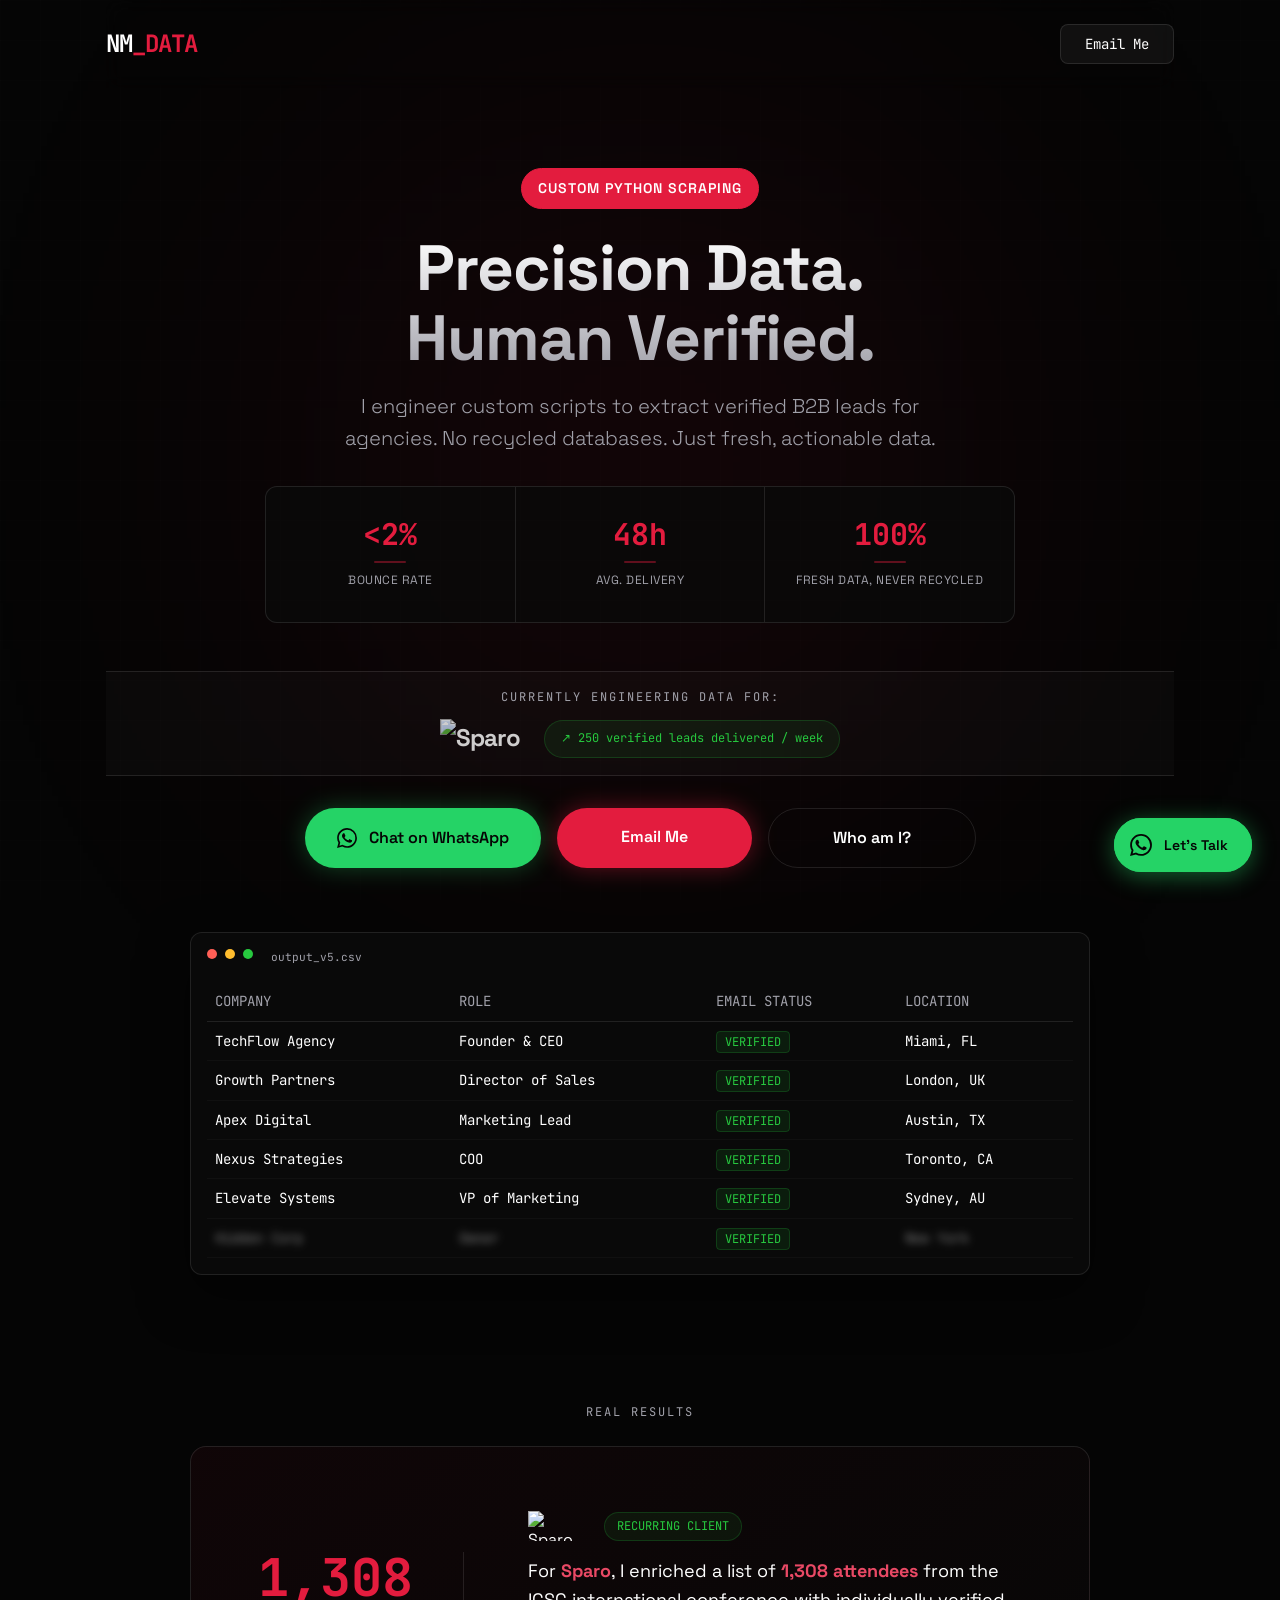
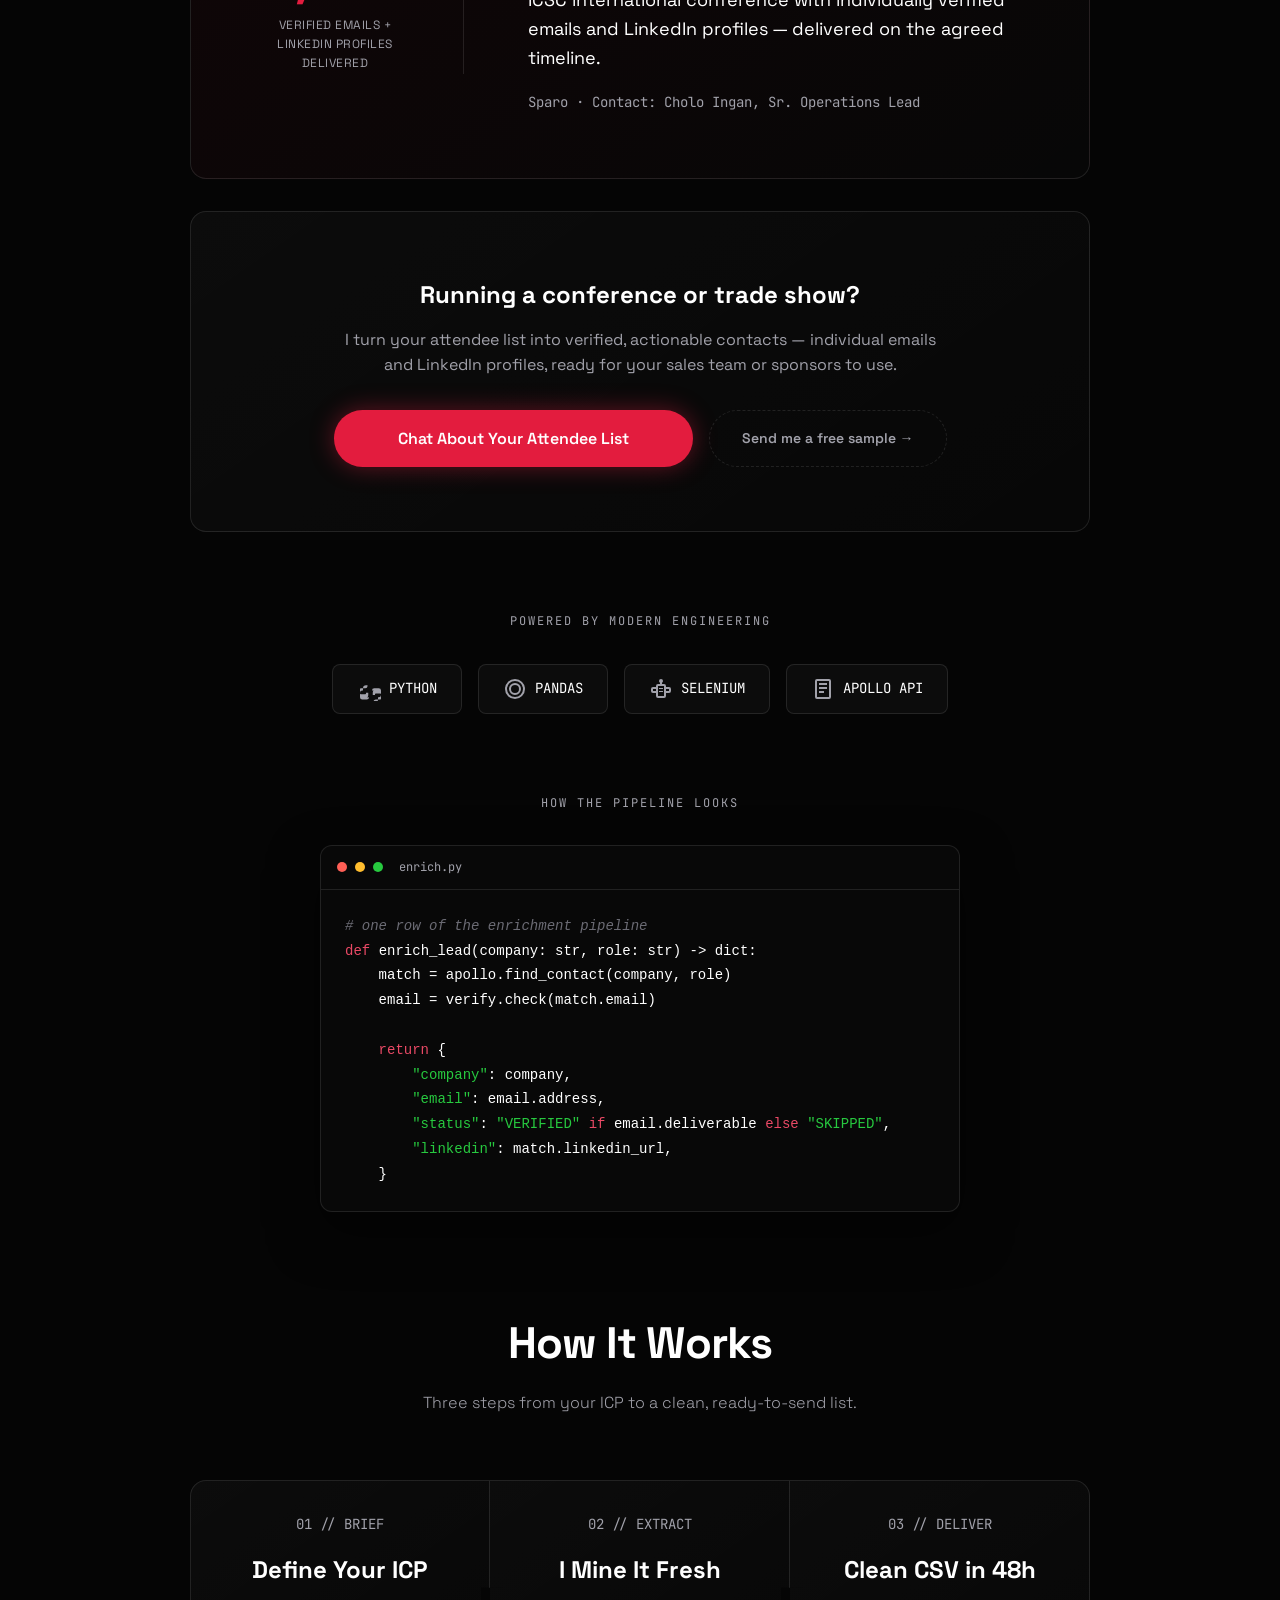
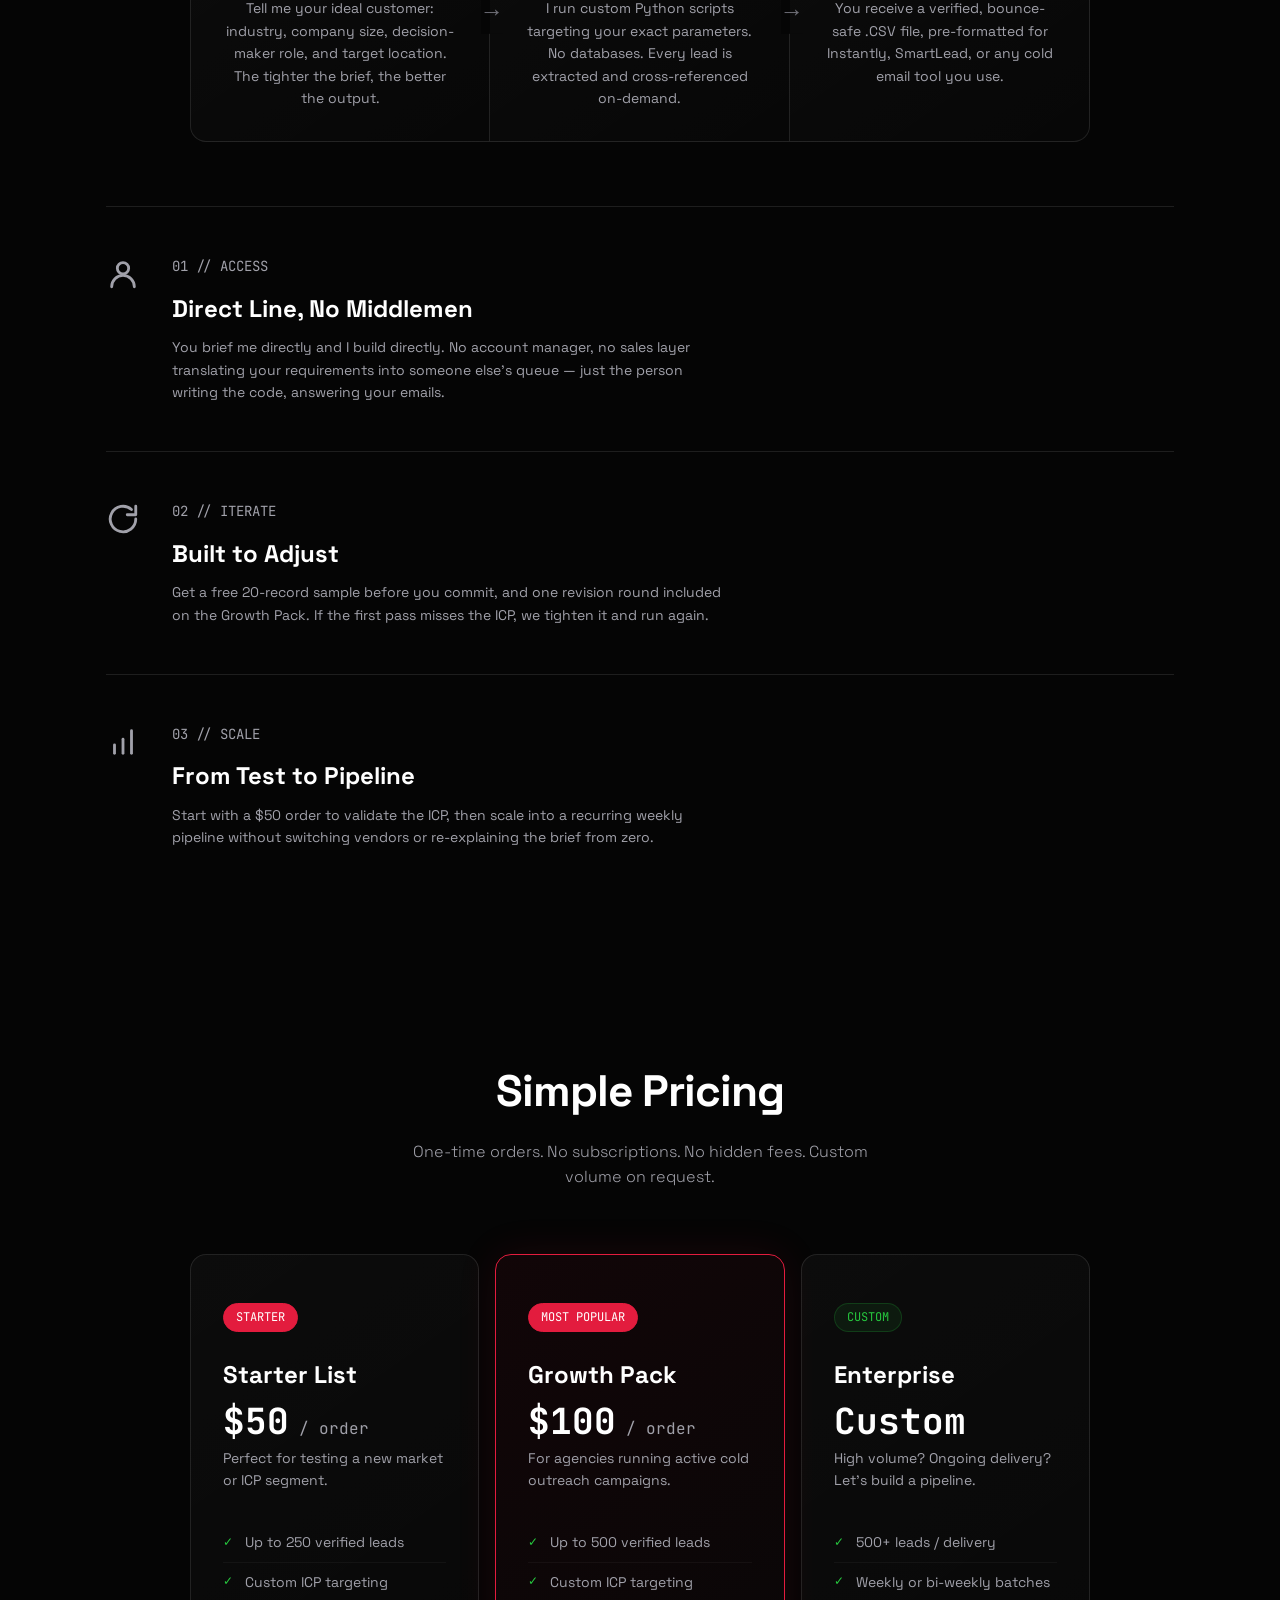
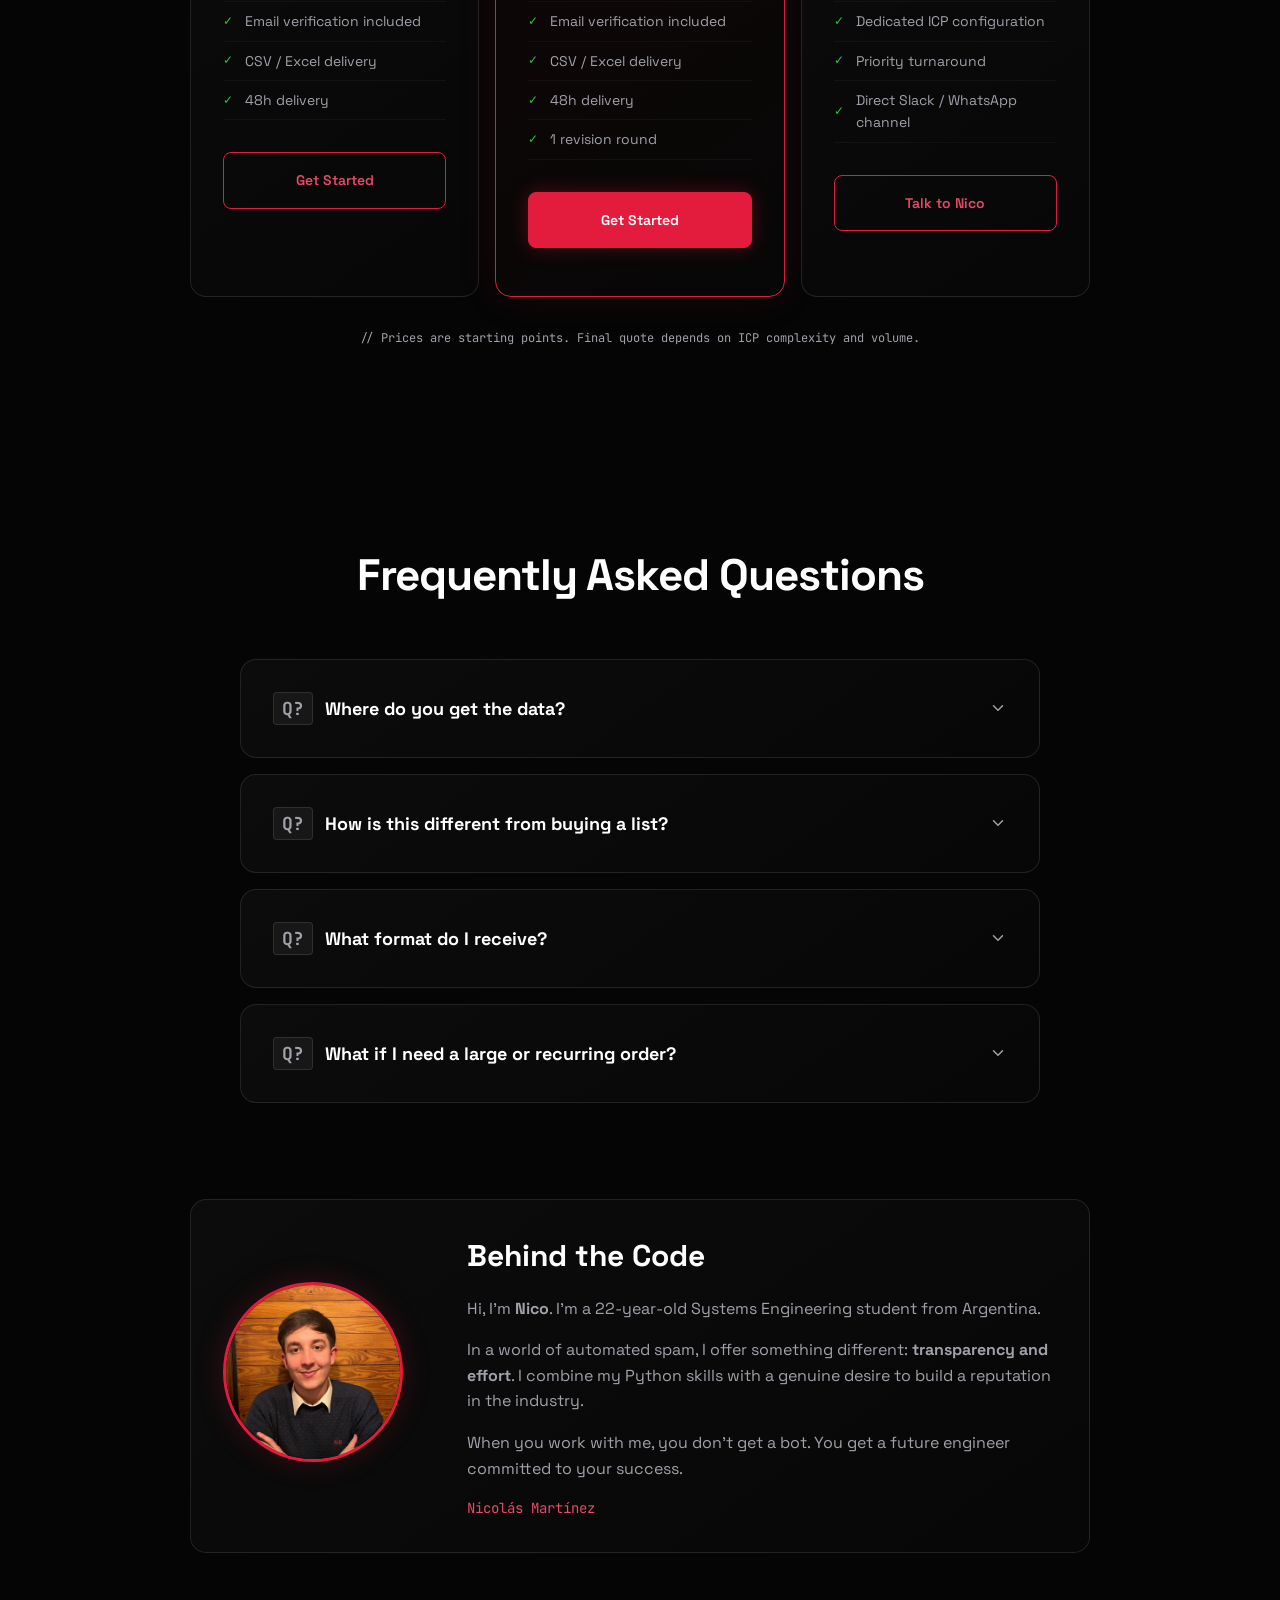
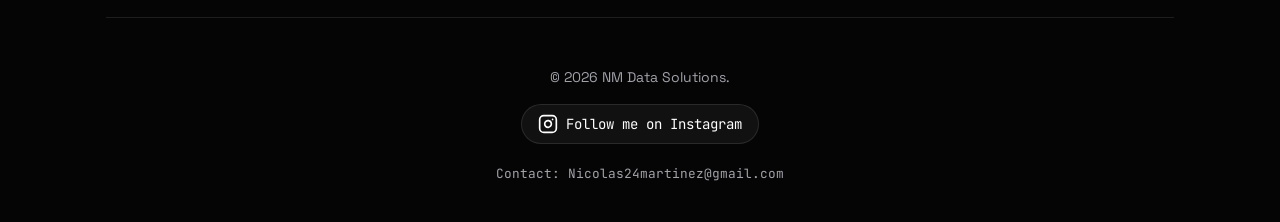
==== commit 596eb2ad: "Redesign Approach as an open list, fix WhatsApp contrast, investigate perf Approach section: replace" ====
--- a/index.html
+++ b/index.html
@@ -293,24 +293,28 @@
         </div>
 
         <div class="approach-section">
-            <div class="approach-strip fade-in-children">
+            <div class="approach-list fade-in-children">
                 <div class="approach-item">
                     <svg class="approach-icon" viewBox="0 0 24 24" fill="none" stroke-width="2" stroke-linecap="round" stroke-linejoin="round">
                         <circle cx="12" cy="8" r="4"/>
                         <path d="M4 21c0-4.4 3.6-8 8-8s8 3.6 8 8"/>
                     </svg>
-                    <span class="number">01 // ACCESS</span>
-                    <h3>Direct Line, No Middlemen</h3>
-                    <p>You brief me directly and I build directly. No account manager, no sales layer translating your requirements into someone else's queue — just the person writing the code, answering your emails.</p>
+                    <div class="approach-content">
+                        <span class="number">01 // ACCESS</span>
+                        <h3>Direct Line, No Middlemen</h3>
+                        <p>You brief me directly and I build directly. No account manager, no sales layer translating your requirements into someone else's queue — just the person writing the code, answering your emails.</p>
+                    </div>
                 </div>
                 <div class="approach-item">
                     <svg class="approach-icon" viewBox="0 0 24 24" fill="none" stroke-width="2" stroke-linecap="round" stroke-linejoin="round">
                         <path d="M21 12a9 9 0 1 1-3-6.7"/>
                         <polyline points="21 3 21 9 15 9"/>
                     </svg>
-                    <span class="number">02 // ITERATE</span>
-                    <h3>Built to Adjust</h3>
-                    <p>Get a free 20-record sample before you commit, and one revision round included on the Growth Pack. If the first pass misses the ICP, we tighten it and run again.</p>
+                    <div class="approach-content">
+                        <span class="number">02 // ITERATE</span>
+                        <h3>Built to Adjust</h3>
+                        <p>Get a free 20-record sample before you commit, and one revision round included on the Growth Pack. If the first pass misses the ICP, we tighten it and run again.</p>
+                    </div>
                 </div>
                 <div class="approach-item">
                     <svg class="approach-icon" viewBox="0 0 24 24" fill="none" stroke-width="2" stroke-linecap="round" stroke-linejoin="round">
@@ -318,9 +322,11 @@
                         <line x1="12" y1="20" x2="12" y2="10"/>
                         <line x1="18" y1="20" x2="18" y2="4"/>
                     </svg>
-                    <span class="number">03 // SCALE</span>
-                    <h3>From Test to Pipeline</h3>
-                    <p>Start with a $50 order to validate the ICP, then scale into a recurring weekly pipeline without switching vendors or re-explaining the brief from zero.</p>
+                    <div class="approach-content">
+                        <span class="number">03 // SCALE</span>
+                        <h3>From Test to Pipeline</h3>
+                        <p>Start with a $50 order to validate the ICP, then scale into a recurring weekly pipeline without switching vendors or re-explaining the brief from zero.</p>
+                    </div>
                 </div>
             </div>
         </div>
@@ -448,7 +454,7 @@
 
         <!-- FLOATING WHATSAPP BUTTON -->
         <a href="https://wa.me/5492612513316?text=Hi%20Nico!%20I'm%20interested%20in%20your%20B2B%20lead%20gen%20service."
-           target="_blank" class="wa-float" aria-label="Chat on WhatsApp">
+           target="_blank" class="wa-float" aria-label="Let's Talk on WhatsApp">
             <svg xmlns="http://www.w3.org/2000/svg" viewBox="0 0 24 24">
                 <path d="M17.472 14.382c-.297-.149-1.758-.867-2.03-.967-.273-.099-.471-.148-.67.15-.197.297-.767.966-.94 1.164-.173.199-.347.223-.644.075-.297-.15-1.255-.463-2.39-1.475-.883-.788-1.48-1.761-1.653-2.059-.173-.297-.018-.458.13-.606.134-.133.298-.347.446-.52.149-.174.198-.298.298-.497.099-.198.05-.371-.025-.52-.075-.149-.669-1.612-.916-2.207-.242-.579-.487-.5-.669-.51-.173-.008-.371-.01-.57-.01-.198 0-.52.074-.792.372-.272.297-1.04 1.016-1.04 2.479 0 1.462 1.065 2.875 1.213 3.074.149.198 2.096 3.2 5.077 4.487.709.306 1.262.489 1.694.625.712.227 1.36.195 1.871.118.571-.085 1.758-.719 2.006-1.413.248-.694.248-1.289.173-1.413-.074-.124-.272-.198-.57-.347m-5.421 7.403h-.004a9.87 9.87 0 01-5.031-1.378l-.361-.214-3.741.982.998-3.648-.235-.374a9.86 9.86 0 01-1.51-5.26c.001-5.45 4.436-9.884 9.888-9.884 2.64 0 5.122 1.03 6.988 2.898a9.825 9.825 0 012.893 6.994c-.003 5.45-4.437 9.884-9.885 9.884m8.413-18.297A11.815 11.815 0 0012.05 0C5.495 0 .16 5.335.157 11.892c0 2.096.547 4.142 1.588 5.945L.057 24l6.305-1.654a11.882 11.882 0 005.683 1.448h.005c6.554 0 11.89-5.335 11.893-11.893a11.821 11.821 0 00-3.48-8.413z"/>
             </svg>
--- a/style.css
+++ b/style.css
@@ -1 +1 @@
-@font-face{font-family:'Space Grotesk';font-style:normal;font-weight:300 700;font-display:swap;src:url('fonts/space-grotesk-var.woff2') format('woff2')}@font-face{font-family:'JetBrains Mono';font-style:normal;font-weight:400;font-display:swap;src:url('fonts/jetbrainsmono-400.woff2') format('woff2')}@font-face{font-family:'JetBrains Mono';font-style:normal;font-weight:700;font-display:swap;src:url('fonts/jetbrainsmono-700.woff2') format('woff2')}:root{--bg-color:#050505;--text-main:#ffffff;--text-muted:#a1a1aa;--text-faint:#6b6b74;--accent:#e31c3e;--accent-glow:rgba(227, 28, 62, 0.4);--accent-text:#e94965;--success:#27c93f;--success-glow:rgba(39, 201, 63, 0.4);--whatsapp:#25D366;--card-bg:rgba(255, 255, 255, 0.03);--surface-1:rgba(255, 255, 255, 0.02);--surface-2:rgba(255, 255, 255, 0.05);--border:rgba(255, 255, 255, 0.1);--border-subtle:rgba(255, 255, 255, 0.06);--border-strong:rgba(255, 255, 255, 0.18);--text-xs:0.75rem;--text-sm:0.875rem;--text-base:1rem;--text-md:1.125rem;--text-lg:1.25rem;--text-xl:1.5rem;--text-2xl:1.875rem;--text-3xl:2.25rem;--text-4xl:2.75rem;--text-5xl:3.25rem;--text-6xl:4rem;--space-1:4px;--space-2:8px;--space-3:12px;--space-4:16px;--space-5:24px;--space-6:32px;--space-7:48px;--space-8:64px;--space-9:80px;--space-10:96px;--radius-sm:8px;--radius-md:12px;--radius-lg:16px;--radius-pill:999px;--ease-out:cubic-bezier(0.16, 1, 0.3, 1)}html{scroll-behavior:smooth}*{box-sizing:border-box;margin:0;padding:0}a:focus-visible,button:focus-visible{outline:2px solid var(--accent);outline-offset:3px;border-radius:4px}body{font-family:'Space Grotesk',sans-serif;background-color:var(--bg-color);color:var(--text-main);line-height:1.6;overflow-x:hidden}body::before{content:"";position:fixed;top:0;left:0;width:100%;height:100%;background-image:linear-gradient(var(--card-bg) 1px,transparent 1px),linear-gradient(90deg,var(--card-bg) 1px,transparent 1px);background-size:40px 40px;z-index:-1;opacity:.3}::selection{background:var(--accent);color:#fff}::-webkit-scrollbar{width:10px;height:10px}::-webkit-scrollbar-track{background:var(--bg-color)}::-webkit-scrollbar-thumb{background:var(--surface-2);border-radius:var(--radius-pill);border:2px solid var(--bg-color)}::-webkit-scrollbar-thumb:hover{background:var(--border-strong)}html{scrollbar-color:var(--surface-2) var(--bg-color);scrollbar-width:thin}.container{max-width:1100px;margin:0 auto;padding:0 var(--space-4)}header{padding:var(--space-5) 0;display:flex;justify-content:space-between;align-items:center;backdrop-filter:blur(10px);position:sticky;top:0;z-index:100}.logo{font-family:'JetBrains Mono',monospace;font-weight:700;font-size:var(--text-xl);letter-spacing:-1px}.logo span{color:var(--accent)}.btn-nav{font-family:'JetBrains Mono',monospace;font-size:var(--text-sm);color:var(--text-main);text-decoration:none;border:1px solid var(--border);padding:var(--space-2) var(--space-5);border-radius:var(--radius-sm);background:var(--surface-2);transition:border-color .2s var(--ease-out),background-color .2s var(--ease-out)}.btn-nav:hover{border-color:var(--accent);background:var(--accent)}.hero{padding:var(--space-9) 0 var(--space-7);text-align:center;position:relative}.hero::after{content:"";position:absolute;top:30%;left:50%;transform:translate(-50%,-50%);width:500px;height:500px;background:var(--accent);filter:blur(200px);opacity:.12;z-index:-1}.badge{display:inline-block;background:var(--accent);color:#fff;padding:var(--space-2) var(--space-4);border-radius:var(--radius-pill);font-size:var(--text-sm);font-weight:600;letter-spacing:1px;margin-bottom:var(--space-5);border:1px solid var(--accent)}h1{font-size:var(--text-6xl);line-height:1.1;font-weight:700;margin-bottom:var(--space-4);letter-spacing:-1px;color:#fff;background:linear-gradient(to bottom,#fff,#a1a1aa);background-clip:text;-webkit-background-clip:text;-webkit-text-fill-color:transparent}h2{font-size:var(--text-lg);color:var(--text-muted);font-weight:300;max-width:650px;margin:0 auto var(--space-6)}.hero-buttons{display:flex;gap:var(--space-4);justify-content:center;margin-bottom:var(--space-8);flex-wrap:wrap}.btn-primary{display:inline-block;background-color:var(--accent);color:#fff;padding:var(--space-4) var(--space-8);border-radius:var(--radius-pill);text-decoration:none;font-weight:600;font-size:var(--text-base);transition:transform .2s var(--ease-out),box-shadow .2s var(--ease-out);box-shadow:0 0 25px rgba(227,28,62,.4)}.btn-primary:hover{transform:translateY(-2px);box-shadow:0 0 40px rgba(227,28,62,.6)}.btn-secondary{display:inline-block;background-color:transparent;color:var(--text-main);padding:var(--space-4) var(--space-8);border-radius:var(--radius-pill);text-decoration:none;font-weight:600;font-size:var(--text-base);transition:border-color .2s var(--ease-out),background-color .2s var(--ease-out);border:1px solid var(--border)}.btn-secondary:hover{border-color:var(--text-main);background:var(--surface-2)}.btn-whatsapp{display:inline-flex;align-items:center;gap:var(--space-3);background-color:var(--whatsapp);color:#fff;padding:var(--space-4) var(--space-6);border-radius:var(--radius-pill);text-decoration:none;font-weight:600;font-size:var(--text-base);transition:transform .2s var(--ease-out),box-shadow .2s var(--ease-out);box-shadow:0 0 25px rgba(37,211,102,.3)}.btn-whatsapp:hover{transform:translateY(-2px);box-shadow:0 0 40px rgba(37,211,102,.5)}.btn-whatsapp svg{width:20px;height:20px;fill:white;flex-shrink:0}.stats-strip{display:flex;justify-content:center;gap:0;margin:0 auto var(--space-7);max-width:750px;background:rgba(10,10,10,.8);border:1px solid var(--border);border-radius:var(--radius-md);overflow:hidden;position:relative}.stat-item{flex:1;padding:var(--space-6) var(--space-4);text-align:center;border-right:1px solid var(--border);transition:background-color .2s var(--ease-out);cursor:default}.stat-item:last-child{border-right:none}.stat-item:hover{background:rgba(227,28,62,.04)}.stat-number{font-family:'JetBrains Mono',monospace;font-size:var(--text-2xl);font-weight:700;color:var(--accent);display:block;line-height:1;transition:transform .2s var(--ease-out)}.stat-item:hover .stat-number{transform:scale(1.08)}.stat-bar{width:32px;height:2px;background:var(--accent);margin:var(--space-3) auto var(--space-2);border-radius:2px;opacity:.4;transition:all .2s var(--ease-out)}.stat-item:hover .stat-bar{width:48px;opacity:1}.stat-label{font-size:var(--text-xs);color:var(--text-muted);letter-spacing:.5px;display:block;text-transform:uppercase}.trusted-by{margin-bottom:var(--space-6);padding:var(--space-4);border-top:1px solid var(--border);border-bottom:1px solid var(--border);background:var(--surface-1)}.trusted-label{font-family:'JetBrains Mono',monospace;font-size:var(--text-xs);color:var(--text-muted);letter-spacing:2px;text-transform:uppercase;display:block;margin-bottom:var(--space-3)}.trusted-row{display:flex;align-items:center;justify-content:center;gap:var(--space-5);flex-wrap:wrap}.client-logo-link{text-decoration:none;display:inline-block}.client-logo{font-family:'Space Grotesk',sans-serif;font-weight:700;font-size:var(--text-xl);letter-spacing:-1px;color:#fff;display:inline-flex;align-items:center;gap:var(--space-3);opacity:.8;transition:opacity .2s var(--ease-out),transform .2s var(--ease-out)}.client-logo:hover{opacity:1;transform:scale(1.05)}.sparo-img{height:40px;width:auto;display:block}.client-result{font-family:'JetBrains Mono',monospace;font-size:var(--text-xs);color:var(--success);background:rgba(39,201,63,.08);border:1px solid rgba(39,201,63,.2);padding:var(--space-2) var(--space-4);border-radius:var(--radius-pill)}.data-preview{margin:0 auto;background:rgba(10,10,10,.8);border:1px solid var(--border);border-radius:var(--radius-md);padding:var(--space-4);max-width:900px;box-shadow:0 20px 50px rgba(0,0,0,.5)}.data-preview-header{display:flex;gap:var(--space-2);margin-bottom:var(--space-4)}.dot{width:10px;height:10px;border-radius:50%;background:var(--border)}.dot.red{background:#ff5f56}.dot.yellow{background:#ffbd2e}.dot.green{background:#27c93f}.data-table{width:100%;border-collapse:collapse;font-family:'JetBrains Mono',monospace;font-size:var(--text-sm);text-align:left}.data-table th{color:var(--text-muted);padding:var(--space-2);border-bottom:1px solid var(--border);font-weight:400}.data-table td{color:var(--text-main);padding:var(--space-2);border-bottom:1px solid rgba(255,255,255,.03)}.blur-text{filter:blur(4px);opacity:.5;user-select:none}.tag{padding:2px var(--space-2);border-radius:4px;font-size:var(--text-xs)}.tag.verified{background:rgba(39,201,63,.1);color:var(--success);border:1px solid rgba(39,201,63,.2)}.tech-section{margin-top:var(--space-9);text-align:center}.tech-grid{display:flex;justify-content:center;gap:var(--space-4);flex-wrap:wrap;margin-top:var(--space-6)}.tech-card{background:var(--card-bg);border:1px solid var(--border);padding:var(--space-3) var(--space-5);border-radius:var(--radius-sm);display:flex;align-items:center;gap:var(--space-2);font-family:'JetBrains Mono',monospace;font-size:var(--text-sm);color:var(--text-main);transition:border-color .2s var(--ease-out),background-color .2s var(--ease-out)}.tech-card:hover{border-color:var(--border-strong);background:var(--surface-2)}.tech-icon{width:24px;height:24px;fill:var(--text-muted)}.tech-card:hover .tech-icon{fill:var(--text-main)}.code-section{margin-top:var(--space-9);text-align:center}.code-window{margin:var(--space-6) auto 0;max-width:640px;text-align:left;background:rgba(10,10,10,.85);border:1px solid var(--border);border-radius:var(--radius-md);overflow:hidden;box-shadow:0 20px 50px rgba(0,0,0,.5)}.code-window-header{display:flex;align-items:center;gap:var(--space-2);padding:var(--space-3) var(--space-4);border-bottom:1px solid var(--border)}.code-window-header span{font-family:'JetBrains Mono',monospace;font-size:var(--text-xs);color:var(--text-muted);margin-left:var(--space-2)}.code-window pre{margin:0;padding:var(--space-5);overflow-x:auto;font-family:'JetBrains Mono',monospace;font-size:var(--text-sm);line-height:1.7;color:var(--text-main)}.tok-kw{color:var(--accent-text)}.tok-str{color:var(--success)}.tok-com{color:var(--text-faint);font-style:italic}.tok-fn{color:var(--text-main)}.case-study-section{margin-top:var(--space-9);text-align:center}.case-study-card{margin:var(--space-5) auto 0;max-width:900px;display:flex;align-items:center;gap:var(--space-8);background:linear-gradient(145deg,rgba(227,28,62,.05) 0,rgba(255,255,255,.01) 100%);border:1px solid var(--border);padding:var(--space-8);border-radius:var(--radius-lg);text-align:left;transition:border-color .2s var(--ease-out),box-shadow .2s var(--ease-out)}.case-study-card:hover{border-color:rgba(227,28,62,.35);box-shadow:0 0 40px rgba(227,28,62,.08)}.case-number-block{flex-shrink:0;text-align:center;padding-right:var(--space-7);border-right:1px solid var(--border)}.case-number{font-family:'JetBrains Mono',monospace;font-size:var(--text-5xl);font-weight:700;color:var(--accent);display:block;line-height:1}.case-number-label{font-size:var(--text-xs);color:var(--text-muted);text-transform:uppercase;letter-spacing:.5px;display:block;margin-top:var(--space-3);max-width:160px}.case-body p{color:var(--text-main);font-size:var(--text-md);margin-bottom:var(--space-4)}.case-body p strong{color:var(--accent-text)}.case-logo-row{display:flex;align-items:center;gap:var(--space-4);margin-bottom:var(--space-4);flex-wrap:wrap}.case-logo-row img{height:30px;width:auto}.case-client-tag{font-family:'JetBrains Mono',monospace;font-size:var(--text-xs);color:var(--success);background:rgba(39,201,63,.08);border:1px solid rgba(39,201,63,.2);padding:var(--space-1) var(--space-3);border-radius:var(--radius-pill)}.case-attribution{font-family:'JetBrains Mono',monospace;font-size:var(--text-sm);color:var(--text-muted)}.niche-section{margin-top:var(--space-6)}.niche-card{max-width:900px;margin:0 auto;background:linear-gradient(145deg,rgba(255,255,255,.03) 0,rgba(255,255,255,.01) 100%);border:1px solid var(--border);border-radius:var(--radius-lg);padding:var(--space-8);text-align:center;transition:border-color .2s var(--ease-out),background-color .2s var(--ease-out)}.niche-card:hover{border-color:var(--border-strong);background:rgba(255,255,255,.04)}.niche-card h3{font-size:var(--text-xl);margin-bottom:var(--space-3);color:#fff}.niche-card p{color:var(--text-muted);font-size:var(--text-base);max-width:600px;margin:0 auto var(--space-6)}.niche-cta-row{display:flex;gap:var(--space-4);justify-content:center;flex-wrap:wrap}.btn-ghost{display:inline-block;background:0 0;color:var(--text-muted);padding:var(--space-4) var(--space-6);border-radius:var(--radius-pill);text-decoration:none;font-weight:600;font-size:var(--text-sm);border:1px dashed var(--border);transition:border-color .2s var(--ease-out),color .2s var(--ease-out)}.btn-ghost:hover{border-color:var(--accent);color:var(--accent)}@media (max-width:768px){.case-study-card{flex-direction:column;text-align:center;padding:var(--space-6) var(--space-5)}.case-number-block{border-right:none;border-bottom:1px solid var(--border);padding-right:0;padding-bottom:var(--space-5);margin-bottom:var(--space-1)}.case-number-label{max-width:none;margin-left:auto;margin-right:auto}.case-logo-row{justify-content:center}.niche-card{padding:var(--space-6) var(--space-5)}.niche-cta-row .btn-primary{padding-left:var(--space-5);padding-right:var(--space-5)}}.how-section{padding:var(--space-10) 0 0;text-align:center}.section-title{font-size:var(--text-4xl);font-weight:700;letter-spacing:-1px;margin-bottom:var(--space-3);color:var(--text-main)}.section-subtitle{font-size:var(--text-base);color:var(--text-muted);margin-bottom:var(--space-8);font-weight:300;max-width:500px;margin-left:auto;margin-right:auto}.how-grid{display:grid;grid-template-columns:repeat(auto-fit,minmax(250px,1fr));gap:0;position:relative;max-width:900px;margin:0 auto}.how-step{background:linear-gradient(145deg,rgba(255,255,255,.03) 0,rgba(255,255,255,.01) 100%);padding:var(--space-6);border:1px solid var(--border);position:relative;transition:border-color .2s var(--ease-out),background-color .2s var(--ease-out)}.how-step:first-child{border-radius:var(--radius-lg) 0 0 var(--radius-lg)}.how-step:last-child{border-radius:0 var(--radius-lg) var(--radius-lg) 0}.how-step:not(:first-child){border-left:none}.how-step:hover{background:rgba(255,255,255,.04);border-color:var(--border-strong);z-index:1}.how-step:hover+.how-step{border-left:1px solid var(--border)}.how-number{font-family:'JetBrains Mono',monospace;color:var(--text-muted);font-size:var(--text-sm);margin-bottom:var(--space-4);display:block}.how-step h3{font-size:var(--text-xl);margin-bottom:var(--space-2);color:#fff}.how-step p{color:var(--text-muted);font-size:var(--text-sm)}.arrow-connector{position:absolute;right:-14px;top:50%;transform:translateY(-50%);font-family:'JetBrains Mono',monospace;color:var(--text-faint);font-size:var(--text-xl);z-index:2;background:var(--bg-color);padding:4px}.approach-section{padding:var(--space-7) 0}.approach-strip{display:flex;border:1px solid var(--border);border-radius:var(--radius-md);overflow:hidden}.approach-item{flex:1;padding:var(--space-7) var(--space-6);border-right:1px solid var(--border);transition:background-color .2s var(--ease-out)}.approach-item:last-child{border-right:none}.approach-item:hover{background:rgba(255,255,255,.02)}.approach-icon{width:28px;height:28px;stroke:var(--text-muted);margin-bottom:var(--space-4);display:block;transition:stroke .2s var(--ease-out)}.approach-item:hover .approach-icon{stroke:var(--text-main)}.approach-item h3{font-size:var(--text-xl);margin-bottom:var(--space-2);font-family:'Space Grotesk',sans-serif;color:#fff}.approach-item p{color:var(--text-muted);font-size:var(--text-sm)}.number{font-family:'JetBrains Mono',monospace;color:var(--text-muted);font-size:var(--text-sm);margin-bottom:var(--space-3);display:block}@media (max-width:768px){.approach-strip{flex-direction:column}.approach-item{border-right:none;border-bottom:1px solid var(--border)}.approach-item:last-child{border-bottom:none}}.pricing-section{padding:var(--space-10) 0;text-align:center}.pricing-grid{display:grid;grid-template-columns:repeat(auto-fit,minmax(280px,1fr));gap:var(--space-4);max-width:900px;margin:var(--space-7) auto 0}.pricing-card{background:linear-gradient(145deg,rgba(255,255,255,.03) 0,rgba(255,255,255,.01) 100%);padding:var(--space-7) var(--space-6);border-radius:var(--radius-lg);border:1px solid var(--border);transition:border-color .2s var(--ease-out),background-color .2s var(--ease-out);text-align:left;position:relative}.pricing-card:hover{background:rgba(255,255,255,.04)}.pricing-card.featured{border-color:var(--accent);background:linear-gradient(145deg,rgba(227,28,62,.06) 0,rgba(255,255,255,.01) 100%);box-shadow:0 0 40px rgba(227,28,62,.1)}.pricing-tag{font-family:'JetBrains Mono',monospace;font-size:var(--text-xs);color:#fff;background:var(--accent);border:1px solid var(--accent);padding:var(--space-1) var(--space-3);border-radius:var(--radius-pill);display:inline-block;margin-bottom:var(--space-5)}.pricing-tag.green-tag{color:var(--success);background:rgba(39,201,63,.08);border-color:rgba(39,201,63,.2)}.pricing-name{font-size:var(--text-xl);font-weight:700;color:#fff;margin-bottom:var(--space-2)}.pricing-price{font-family:'JetBrains Mono',monospace;font-size:var(--text-3xl);font-weight:700;color:#fff;line-height:1;margin-bottom:var(--space-2)}.pricing-price span{font-size:var(--text-base);color:var(--text-muted);font-weight:400}.pricing-desc{color:var(--text-muted);font-size:var(--text-sm);margin-bottom:var(--space-6)}.pricing-features{list-style:none;padding:0;margin-bottom:var(--space-6)}.pricing-features li{color:var(--text-muted);font-size:var(--text-sm);padding:var(--space-2) 0;border-bottom:1px solid rgba(255,255,255,.04);display:flex;align-items:center;gap:var(--space-3)}.pricing-features li::before{content:"✓";color:var(--success);font-family:'JetBrains Mono',monospace;font-size:var(--text-xs);flex-shrink:0}.pricing-cta{display:block;text-align:center;padding:var(--space-4);border-radius:var(--radius-sm);text-decoration:none;font-weight:600;font-size:var(--text-sm);transition:background-color .2s var(--ease-out),color .2s var(--ease-out);border:1px solid var(--accent);color:var(--accent-text)}.pricing-cta:hover{background:var(--accent);color:#fff}.pricing-cta.featured-cta{background:var(--accent);color:#fff;border-color:var(--accent);box-shadow:0 0 20px rgba(227,28,62,.3);transition:transform .2s var(--ease-out),box-shadow .2s var(--ease-out)}.pricing-cta.featured-cta:hover{box-shadow:0 0 35px rgba(227,28,62,.5);transform:translateY(-1px)}.pricing-note{font-family:'JetBrains Mono',monospace;font-size:var(--text-xs);color:var(--text-muted);margin-top:var(--space-6);text-align:center}.faq-section{margin:var(--space-10) auto;padding:0 var(--space-4)}.faq-header{text-align:center;margin-bottom:var(--space-7);color:var(--text-main);font-size:var(--text-4xl);font-weight:700;letter-spacing:-1px}.faq-grid{display:grid;gap:var(--space-4);max-width:800px;margin:0 auto}.faq-card{background:linear-gradient(145deg,rgba(255,255,255,.03) 0,rgba(255,255,255,.01) 100%);border:1px solid var(--border);border-radius:var(--radius-lg);padding:var(--space-6);transition:border-color .2s var(--ease-out),background-color .2s var(--ease-out)}.faq-card:hover{border-color:var(--border-strong);background:rgba(255,255,255,.04)}.faq-question{font-family:'Space Grotesk',sans-serif;color:#fff;font-size:var(--text-md);font-weight:700;display:flex;align-items:center;gap:var(--space-3);width:100%;background:0 0;border:none;padding:0;margin:0;cursor:pointer;text-align:left}.faq-icon{font-family:'JetBrains Mono',monospace;color:var(--text-muted);font-size:var(--text-md);background:var(--surface-2);padding:var(--space-1) var(--space-2);border-radius:4px;border:1px solid var(--border);flex-shrink:0}.faq-question-text{flex:1}.faq-chevron{width:18px;height:18px;flex-shrink:0;color:var(--text-muted);transition:transform .3s var(--ease-out)}.faq-card.open .faq-chevron{transform:rotate(180deg)}.faq-answer-wrap{display:grid;grid-template-rows:0fr;transition:grid-template-rows .35s var(--ease-out)}.faq-card.open .faq-answer-wrap{grid-template-rows:1fr}.faq-answer-inner{overflow:hidden}.faq-answer{color:var(--text-muted);font-size:var(--text-sm);line-height:1.6;margin-left:0;padding-top:var(--space-3)}.about-section{margin:var(--space-8) auto;max-width:900px;display:flex;align-items:center;gap:var(--space-8);background:linear-gradient(145deg,rgba(255,255,255,.03) 0,rgba(255,255,255,.01) 100%);border:1px solid var(--border);padding:var(--space-6);border-radius:var(--radius-lg)}.profile-img{width:180px;height:180px;border-radius:50%;object-fit:cover;border:3px solid var(--accent);box-shadow:0 0 30px rgba(227,28,62,.2);flex-shrink:0}.about-text h3{font-size:var(--text-2xl);margin-bottom:var(--space-4)}.about-text p{color:var(--text-muted);margin-bottom:var(--space-4);font-size:var(--text-base)}.signature{font-family:'JetBrains Mono',monospace;color:var(--accent-text);margin-top:var(--space-2);display:block;font-size:var(--text-sm)}footer{text-align:center;padding:var(--space-7) 0;border-top:1px solid var(--border);color:var(--text-muted);font-size:var(--text-sm)}.social-links{margin-top:var(--space-4);display:flex;justify-content:center;gap:var(--space-4);align-items:center;flex-wrap:wrap}.social-icon{color:var(--text-main);background:var(--surface-2);padding:var(--space-2) var(--space-4);border-radius:var(--radius-pill);transition:border-color .2s var(--ease-out),color .2s var(--ease-out);display:flex;align-items:center;text-decoration:none;font-family:'JetBrains Mono',monospace;font-size:var(--text-sm);border:1px solid var(--border)}.social-icon svg{width:20px;height:20px;margin-right:var(--space-2);stroke:currentColor;fill:none}.social-icon:hover{border-color:var(--border-strong);color:var(--text-main)}@media (max-width:768px){h1{font-size:var(--text-4xl)}.about-section{flex-direction:column;text-align:center}.data-preview{overflow-x:scroll}.how-step{border-radius:0!important}.how-step:not(:first-child){border-left:1px solid var(--border);border-top:none}.how-grid{grid-template-columns:1fr}.how-step:first-child{border-radius:var(--radius-lg) var(--radius-lg) 0 0!important}.how-step:last-child{border-radius:0 0 var(--radius-lg) var(--radius-lg)!important}.stats-strip{flex-direction:column}.stat-item{border-right:none;border-bottom:1px solid var(--border)}.stat-item:last-child{border-bottom:none}.arrow-connector{display:none}}.wa-float{position:fixed;bottom:28px;right:28px;z-index:999;display:flex;align-items:center;gap:var(--space-3);background:var(--whatsapp);color:#fff;padding:var(--space-4) var(--space-5) var(--space-4) var(--space-4);border-radius:var(--radius-pill);text-decoration:none;font-family:'Space Grotesk',sans-serif;font-weight:600;font-size:var(--text-sm);box-shadow:0 4px 24px rgba(37,211,102,.45);transition:transform .2s var(--ease-out),box-shadow .2s var(--ease-out);animation:wa-pop-in .4s var(--ease-out) 1.2s both}.wa-float:hover{transform:translateY(-3px);box-shadow:0 8px 36px rgba(37,211,102,.6)}.wa-float svg{width:22px;height:22px;fill:white;flex-shrink:0}.wa-float-label{white-space:nowrap}@keyframes wa-pop-in{0%{opacity:0;transform:scale(.85) translateY(12px)}100%{opacity:1;transform:scale(1) translateY(0)}}.wa-float::after{content:"";position:absolute;inset:0;border-radius:var(--radius-pill);border:2px solid var(--whatsapp);animation:wa-ring 2.5s var(--ease-out) 2s infinite;pointer-events:none}@keyframes wa-ring{0%{opacity:.5;transform:scale(1)}100%{opacity:0;transform:scale(1.22)}}@media (max-width:480px){.wa-float{padding:var(--space-4);border-radius:50%}.wa-float-label{display:none}.wa-float::after{border-radius:50%}}.fade-in{opacity:0;transform:translateY(32px);transition:opacity .55s var(--ease-out),transform .55s var(--ease-out)}.fade-in.visible{opacity:1;transform:translateY(0)}.fade-in-children>*{opacity:0;transform:translateY(24px);transition:opacity .45s var(--ease-out),transform .45s var(--ease-out)}.fade-in-children.visible>:first-child{opacity:1;transform:translateY(0);transition-delay:0s}.fade-in-children.visible>:nth-child(2){opacity:1;transform:translateY(0);transition-delay:0.12s}.fade-in-children.visible>:nth-child(3){opacity:1;transform:translateY(0);transition-delay:0.24s}.fade-in-children.visible>:nth-child(4){opacity:1;transform:translateY(0);transition-delay:0.36s}+@font-face{font-family:'Space Grotesk';font-style:normal;font-weight:300 700;font-display:swap;src:url('fonts/space-grotesk-var.woff2') format('woff2')}@font-face{font-family:'JetBrains Mono';font-style:normal;font-weight:400;font-display:swap;src:url('fonts/jetbrainsmono-400.woff2') format('woff2')}@font-face{font-family:'JetBrains Mono';font-style:normal;font-weight:700;font-display:swap;src:url('fonts/jetbrainsmono-700.woff2') format('woff2')}:root{--bg-color:#050505;--text-main:#ffffff;--text-muted:#a1a1aa;--text-faint:#6b6b74;--accent:#e31c3e;--accent-glow:rgba(227, 28, 62, 0.4);--accent-text:#e94965;--success:#27c93f;--success-glow:rgba(39, 201, 63, 0.4);--whatsapp:#25D366;--card-bg:rgba(255, 255, 255, 0.03);--surface-1:rgba(255, 255, 255, 0.02);--surface-2:rgba(255, 255, 255, 0.05);--border:rgba(255, 255, 255, 0.1);--border-subtle:rgba(255, 255, 255, 0.06);--border-strong:rgba(255, 255, 255, 0.18);--text-xs:0.75rem;--text-sm:0.875rem;--text-base:1rem;--text-md:1.125rem;--text-lg:1.25rem;--text-xl:1.5rem;--text-2xl:1.875rem;--text-3xl:2.25rem;--text-4xl:2.75rem;--text-5xl:3.25rem;--text-6xl:4rem;--space-1:4px;--space-2:8px;--space-3:12px;--space-4:16px;--space-5:24px;--space-6:32px;--space-7:48px;--space-8:64px;--space-9:80px;--space-10:96px;--radius-sm:8px;--radius-md:12px;--radius-lg:16px;--radius-pill:999px;--ease-out:cubic-bezier(0.16, 1, 0.3, 1)}html{scroll-behavior:smooth}*{box-sizing:border-box;margin:0;padding:0}a:focus-visible,button:focus-visible{outline:2px solid var(--accent);outline-offset:3px;border-radius:4px}body{font-family:'Space Grotesk',sans-serif;background-color:var(--bg-color);color:var(--text-main);line-height:1.6;overflow-x:hidden}body::before{content:"";position:fixed;top:0;left:0;width:100%;height:100%;background-image:linear-gradient(var(--card-bg) 1px,transparent 1px),linear-gradient(90deg,var(--card-bg) 1px,transparent 1px);background-size:40px 40px;z-index:-1;opacity:.3}::selection{background:var(--accent);color:#fff}::-webkit-scrollbar{width:10px;height:10px}::-webkit-scrollbar-track{background:var(--bg-color)}::-webkit-scrollbar-thumb{background:var(--surface-2);border-radius:var(--radius-pill);border:2px solid var(--bg-color)}::-webkit-scrollbar-thumb:hover{background:var(--border-strong)}html{scrollbar-color:var(--surface-2) var(--bg-color);scrollbar-width:thin}.container{max-width:1100px;margin:0 auto;padding:0 var(--space-4)}header{padding:var(--space-5) 0;display:flex;justify-content:space-between;align-items:center;backdrop-filter:blur(10px);position:sticky;top:0;z-index:100}.logo{font-family:'JetBrains Mono',monospace;font-weight:700;font-size:var(--text-xl);letter-spacing:-1px}.logo span{color:var(--accent)}.btn-nav{font-family:'JetBrains Mono',monospace;font-size:var(--text-sm);color:var(--text-main);text-decoration:none;border:1px solid var(--border);padding:var(--space-2) var(--space-5);border-radius:var(--radius-sm);background:var(--surface-2);transition:border-color .2s var(--ease-out),background-color .2s var(--ease-out)}.btn-nav:hover{border-color:var(--accent);background:var(--accent)}.hero{padding:var(--space-9) 0 var(--space-7);text-align:center;position:relative}.hero::after{content:"";position:absolute;top:30%;left:50%;transform:translate(-50%,-50%);width:500px;height:500px;background:var(--accent);filter:blur(200px);opacity:.12;z-index:-1}.badge{display:inline-block;background:var(--accent);color:#fff;padding:var(--space-2) var(--space-4);border-radius:var(--radius-pill);font-size:var(--text-sm);font-weight:600;letter-spacing:1px;margin-bottom:var(--space-5);border:1px solid var(--accent)}h1{font-size:var(--text-6xl);line-height:1.1;font-weight:700;margin-bottom:var(--space-4);letter-spacing:-1px;color:#fff;background:linear-gradient(to bottom,#fff,#a1a1aa);background-clip:text;-webkit-background-clip:text;-webkit-text-fill-color:transparent}h2{font-size:var(--text-lg);color:var(--text-muted);font-weight:300;max-width:650px;margin:0 auto var(--space-6)}.hero-buttons{display:flex;gap:var(--space-4);justify-content:center;margin-bottom:var(--space-8);flex-wrap:wrap}.btn-primary{display:inline-block;background-color:var(--accent);color:#fff;padding:var(--space-4) var(--space-8);border-radius:var(--radius-pill);text-decoration:none;font-weight:600;font-size:var(--text-base);transition:transform .2s var(--ease-out),box-shadow .2s var(--ease-out);box-shadow:0 0 25px rgba(227,28,62,.4)}.btn-primary:hover{transform:translateY(-2px);box-shadow:0 0 40px rgba(227,28,62,.6)}.btn-secondary{display:inline-block;background-color:transparent;color:var(--text-main);padding:var(--space-4) var(--space-8);border-radius:var(--radius-pill);text-decoration:none;font-weight:600;font-size:var(--text-base);transition:border-color .2s var(--ease-out),background-color .2s var(--ease-out);border:1px solid var(--border)}.btn-secondary:hover{border-color:var(--text-main);background:var(--surface-2)}.btn-whatsapp{display:inline-flex;align-items:center;gap:var(--space-3);background-color:var(--whatsapp);color:var(--bg-color);padding:var(--space-4) var(--space-6);border-radius:var(--radius-pill);text-decoration:none;font-weight:600;font-size:var(--text-base);transition:transform .2s var(--ease-out),box-shadow .2s var(--ease-out);box-shadow:0 0 25px rgba(37,211,102,.3)}.btn-whatsapp:hover{transform:translateY(-2px);box-shadow:0 0 40px rgba(37,211,102,.5)}.btn-whatsapp svg{width:20px;height:20px;fill:var(--bg-color);flex-shrink:0}.stats-strip{display:flex;justify-content:center;gap:0;margin:0 auto var(--space-7);max-width:750px;background:rgba(10,10,10,.8);border:1px solid var(--border);border-radius:var(--radius-md);overflow:hidden;position:relative}.stat-item{flex:1;padding:var(--space-6) var(--space-4);text-align:center;border-right:1px solid var(--border);transition:background-color .2s var(--ease-out);cursor:default}.stat-item:last-child{border-right:none}.stat-item:hover{background:rgba(227,28,62,.04)}.stat-number{font-family:'JetBrains Mono',monospace;font-size:var(--text-2xl);font-weight:700;color:var(--accent);display:block;line-height:1;transition:transform .2s var(--ease-out)}.stat-item:hover .stat-number{transform:scale(1.08)}.stat-bar{width:32px;height:2px;background:var(--accent);margin:var(--space-3) auto var(--space-2);border-radius:2px;opacity:.4;transition:all .2s var(--ease-out)}.stat-item:hover .stat-bar{width:48px;opacity:1}.stat-label{font-size:var(--text-xs);color:var(--text-muted);letter-spacing:.5px;display:block;text-transform:uppercase}.trusted-by{margin-bottom:var(--space-6);padding:var(--space-4);border-top:1px solid var(--border);border-bottom:1px solid var(--border);background:var(--surface-1)}.trusted-label{font-family:'JetBrains Mono',monospace;font-size:var(--text-xs);color:var(--text-muted);letter-spacing:2px;text-transform:uppercase;display:block;margin-bottom:var(--space-3)}.trusted-row{display:flex;align-items:center;justify-content:center;gap:var(--space-5);flex-wrap:wrap}.client-logo-link{text-decoration:none;display:inline-block}.client-logo{font-family:'Space Grotesk',sans-serif;font-weight:700;font-size:var(--text-xl);letter-spacing:-1px;color:#fff;display:inline-flex;align-items:center;gap:var(--space-3);opacity:.8;transition:opacity .2s var(--ease-out),transform .2s var(--ease-out)}.client-logo:hover{opacity:1;transform:scale(1.05)}.sparo-img{height:40px;width:auto;display:block}.client-result{font-family:'JetBrains Mono',monospace;font-size:var(--text-xs);color:var(--success);background:rgba(39,201,63,.08);border:1px solid rgba(39,201,63,.2);padding:var(--space-2) var(--space-4);border-radius:var(--radius-pill)}.data-preview{margin:0 auto;background:rgba(10,10,10,.8);border:1px solid var(--border);border-radius:var(--radius-md);padding:var(--space-4);max-width:900px;box-shadow:0 20px 50px rgba(0,0,0,.5)}.data-preview-header{display:flex;gap:var(--space-2);margin-bottom:var(--space-4)}.dot{width:10px;height:10px;border-radius:50%;background:var(--border)}.dot.red{background:#ff5f56}.dot.yellow{background:#ffbd2e}.dot.green{background:#27c93f}.data-table{width:100%;border-collapse:collapse;font-family:'JetBrains Mono',monospace;font-size:var(--text-sm);text-align:left}.data-table th{color:var(--text-muted);padding:var(--space-2);border-bottom:1px solid var(--border);font-weight:400}.data-table td{color:var(--text-main);padding:var(--space-2);border-bottom:1px solid rgba(255,255,255,.03)}.blur-text{filter:blur(4px);opacity:.5;user-select:none}.tag{padding:2px var(--space-2);border-radius:4px;font-size:var(--text-xs)}.tag.verified{background:rgba(39,201,63,.1);color:var(--success);border:1px solid rgba(39,201,63,.2)}.tech-section{margin-top:var(--space-9);text-align:center}.tech-grid{display:flex;justify-content:center;gap:var(--space-4);flex-wrap:wrap;margin-top:var(--space-6)}.tech-card{background:var(--card-bg);border:1px solid var(--border);padding:var(--space-3) var(--space-5);border-radius:var(--radius-sm);display:flex;align-items:center;gap:var(--space-2);font-family:'JetBrains Mono',monospace;font-size:var(--text-sm);color:var(--text-main);transition:border-color .2s var(--ease-out),background-color .2s var(--ease-out)}.tech-card:hover{border-color:var(--border-strong);background:var(--surface-2)}.tech-icon{width:24px;height:24px;fill:var(--text-muted)}.tech-card:hover .tech-icon{fill:var(--text-main)}.code-section{margin-top:var(--space-9);text-align:center}.code-window{margin:var(--space-6) auto 0;max-width:640px;text-align:left;background:rgba(10,10,10,.85);border:1px solid var(--border);border-radius:var(--radius-md);overflow:hidden;box-shadow:0 20px 50px rgba(0,0,0,.5)}.code-window-header{display:flex;align-items:center;gap:var(--space-2);padding:var(--space-3) var(--space-4);border-bottom:1px solid var(--border)}.code-window-header span{font-family:'JetBrains Mono',monospace;font-size:var(--text-xs);color:var(--text-muted);margin-left:var(--space-2)}.code-window pre{margin:0;padding:var(--space-5);overflow-x:auto;font-family:'JetBrains Mono',monospace;font-size:var(--text-sm);line-height:1.7;color:var(--text-main)}.tok-kw{color:var(--accent-text)}.tok-str{color:var(--success)}.tok-com{color:var(--text-faint);font-style:italic}.tok-fn{color:var(--text-main)}.case-study-section{margin-top:var(--space-9);text-align:center}.case-study-card{margin:var(--space-5) auto 0;max-width:900px;display:flex;align-items:center;gap:var(--space-8);background:linear-gradient(145deg,rgba(227,28,62,.05) 0,rgba(255,255,255,.01) 100%);border:1px solid var(--border);padding:var(--space-8);border-radius:var(--radius-lg);text-align:left;transition:border-color .2s var(--ease-out),box-shadow .2s var(--ease-out)}.case-study-card:hover{border-color:rgba(227,28,62,.35);box-shadow:0 0 40px rgba(227,28,62,.08)}.case-number-block{flex-shrink:0;text-align:center;padding-right:var(--space-7);border-right:1px solid var(--border)}.case-number{font-family:'JetBrains Mono',monospace;font-size:var(--text-5xl);font-weight:700;color:var(--accent);display:block;line-height:1}.case-number-label{font-size:var(--text-xs);color:var(--text-muted);text-transform:uppercase;letter-spacing:.5px;display:block;margin-top:var(--space-3);max-width:160px}.case-body p{color:var(--text-main);font-size:var(--text-md);margin-bottom:var(--space-4)}.case-body p strong{color:var(--accent-text)}.case-logo-row{display:flex;align-items:center;gap:var(--space-4);margin-bottom:var(--space-4);flex-wrap:wrap}.case-logo-row img{height:30px;width:auto}.case-client-tag{font-family:'JetBrains Mono',monospace;font-size:var(--text-xs);color:var(--success);background:rgba(39,201,63,.08);border:1px solid rgba(39,201,63,.2);padding:var(--space-1) var(--space-3);border-radius:var(--radius-pill)}.case-attribution{font-family:'JetBrains Mono',monospace;font-size:var(--text-sm);color:var(--text-muted)}.niche-section{margin-top:var(--space-6)}.niche-card{max-width:900px;margin:0 auto;background:linear-gradient(145deg,rgba(255,255,255,.03) 0,rgba(255,255,255,.01) 100%);border:1px solid var(--border);border-radius:var(--radius-lg);padding:var(--space-8);text-align:center;transition:border-color .2s var(--ease-out),background-color .2s var(--ease-out)}.niche-card:hover{border-color:var(--border-strong);background:rgba(255,255,255,.04)}.niche-card h3{font-size:var(--text-xl);margin-bottom:var(--space-3);color:#fff}.niche-card p{color:var(--text-muted);font-size:var(--text-base);max-width:600px;margin:0 auto var(--space-6)}.niche-cta-row{display:flex;gap:var(--space-4);justify-content:center;flex-wrap:wrap}.btn-ghost{display:inline-block;background:0 0;color:var(--text-muted);padding:var(--space-4) var(--space-6);border-radius:var(--radius-pill);text-decoration:none;font-weight:600;font-size:var(--text-sm);border:1px dashed var(--border);transition:border-color .2s var(--ease-out),color .2s var(--ease-out)}.btn-ghost:hover{border-color:var(--accent);color:var(--accent)}@media (max-width:768px){.case-study-card{flex-direction:column;text-align:center;padding:var(--space-6) var(--space-5)}.case-number-block{border-right:none;border-bottom:1px solid var(--border);padding-right:0;padding-bottom:var(--space-5);margin-bottom:var(--space-1)}.case-number-label{max-width:none;margin-left:auto;margin-right:auto}.case-logo-row{justify-content:center}.niche-card{padding:var(--space-6) var(--space-5)}.niche-cta-row .btn-primary{padding-left:var(--space-5);padding-right:var(--space-5)}}.how-section{padding:var(--space-10) 0 0;text-align:center}.section-title{font-size:var(--text-4xl);font-weight:700;letter-spacing:-1px;margin-bottom:var(--space-3);color:var(--text-main)}.section-subtitle{font-size:var(--text-base);color:var(--text-muted);margin-bottom:var(--space-8);font-weight:300;max-width:500px;margin-left:auto;margin-right:auto}.how-grid{display:grid;grid-template-columns:repeat(auto-fit,minmax(250px,1fr));gap:0;position:relative;max-width:900px;margin:0 auto}.how-step{background:linear-gradient(145deg,rgba(255,255,255,.03) 0,rgba(255,255,255,.01) 100%);padding:var(--space-6);border:1px solid var(--border);position:relative;transition:border-color .2s var(--ease-out),background-color .2s var(--ease-out)}.how-step:first-child{border-radius:var(--radius-lg) 0 0 var(--radius-lg)}.how-step:last-child{border-radius:0 var(--radius-lg) var(--radius-lg) 0}.how-step:not(:first-child){border-left:none}.how-step:hover{background:rgba(255,255,255,.04);border-color:var(--border-strong);z-index:1}.how-step:hover+.how-step{border-left:1px solid var(--border)}.how-number{font-family:'JetBrains Mono',monospace;color:var(--text-muted);font-size:var(--text-sm);margin-bottom:var(--space-4);display:block}.how-step h3{font-size:var(--text-xl);margin-bottom:var(--space-2);color:#fff}.how-step p{color:var(--text-muted);font-size:var(--text-sm)}.arrow-connector{position:absolute;right:-14px;top:50%;transform:translateY(-50%);font-family:'JetBrains Mono',monospace;color:var(--text-faint);font-size:var(--text-xl);z-index:2;background:var(--bg-color);padding:4px}.approach-section{padding:var(--space-8) 0}.approach-list{display:flex;flex-direction:column}.approach-item{display:flex;align-items:flex-start;gap:var(--space-6);padding:var(--space-7) 0;border-top:1px solid var(--border)}.approach-icon{width:34px;height:34px;stroke:var(--text-muted);flex-shrink:0;margin-top:2px;transition:stroke .2s var(--ease-out)}.approach-item:hover .approach-icon{stroke:var(--text-main)}.approach-content h3{font-size:var(--text-xl);margin-bottom:var(--space-2);font-family:'Space Grotesk',sans-serif;color:#fff}.approach-content p{color:var(--text-muted);font-size:var(--text-sm);max-width:560px}.number{font-family:'JetBrains Mono',monospace;color:var(--text-muted);font-size:var(--text-sm);margin-bottom:var(--space-3);display:block}@media (max-width:768px){.approach-item{flex-direction:column;gap:var(--space-4)}}.pricing-section{padding:var(--space-10) 0;text-align:center}.pricing-grid{display:grid;grid-template-columns:repeat(auto-fit,minmax(280px,1fr));gap:var(--space-4);max-width:900px;margin:var(--space-7) auto 0}.pricing-card{background:linear-gradient(145deg,rgba(255,255,255,.03) 0,rgba(255,255,255,.01) 100%);padding:var(--space-7) var(--space-6);border-radius:var(--radius-lg);border:1px solid var(--border);transition:border-color .2s var(--ease-out),background-color .2s var(--ease-out);text-align:left;position:relative}.pricing-card:hover{background:rgba(255,255,255,.04)}.pricing-card.featured{border-color:var(--accent);background:linear-gradient(145deg,rgba(227,28,62,.06) 0,rgba(255,255,255,.01) 100%);box-shadow:0 0 40px rgba(227,28,62,.1)}.pricing-tag{font-family:'JetBrains Mono',monospace;font-size:var(--text-xs);color:#fff;background:var(--accent);border:1px solid var(--accent);padding:var(--space-1) var(--space-3);border-radius:var(--radius-pill);display:inline-block;margin-bottom:var(--space-5)}.pricing-tag.green-tag{color:var(--success);background:rgba(39,201,63,.08);border-color:rgba(39,201,63,.2)}.pricing-name{font-size:var(--text-xl);font-weight:700;color:#fff;margin-bottom:var(--space-2)}.pricing-price{font-family:'JetBrains Mono',monospace;font-size:var(--text-3xl);font-weight:700;color:#fff;line-height:1;margin-bottom:var(--space-2)}.pricing-price span{font-size:var(--text-base);color:var(--text-muted);font-weight:400}.pricing-desc{color:var(--text-muted);font-size:var(--text-sm);margin-bottom:var(--space-6)}.pricing-features{list-style:none;padding:0;margin-bottom:var(--space-6)}.pricing-features li{color:var(--text-muted);font-size:var(--text-sm);padding:var(--space-2) 0;border-bottom:1px solid rgba(255,255,255,.04);display:flex;align-items:center;gap:var(--space-3)}.pricing-features li::before{content:"✓";color:var(--success);font-family:'JetBrains Mono',monospace;font-size:var(--text-xs);flex-shrink:0}.pricing-cta{display:block;text-align:center;padding:var(--space-4);border-radius:var(--radius-sm);text-decoration:none;font-weight:600;font-size:var(--text-sm);transition:background-color .2s var(--ease-out),color .2s var(--ease-out);border:1px solid var(--accent);color:var(--accent-text)}.pricing-cta:hover{background:var(--accent);color:#fff}.pricing-cta.featured-cta{background:var(--accent);color:#fff;border-color:var(--accent);box-shadow:0 0 20px rgba(227,28,62,.3);transition:transform .2s var(--ease-out),box-shadow .2s var(--ease-out)}.pricing-cta.featured-cta:hover{box-shadow:0 0 35px rgba(227,28,62,.5);transform:translateY(-1px)}.pricing-note{font-family:'JetBrains Mono',monospace;font-size:var(--text-xs);color:var(--text-muted);margin-top:var(--space-6);text-align:center}.faq-section{margin:var(--space-10) auto;padding:0 var(--space-4)}.faq-header{text-align:center;margin-bottom:var(--space-7);color:var(--text-main);font-size:var(--text-4xl);font-weight:700;letter-spacing:-1px}.faq-grid{display:grid;gap:var(--space-4);max-width:800px;margin:0 auto}.faq-card{background:linear-gradient(145deg,rgba(255,255,255,.03) 0,rgba(255,255,255,.01) 100%);border:1px solid var(--border);border-radius:var(--radius-lg);padding:var(--space-6);transition:border-color .2s var(--ease-out),background-color .2s var(--ease-out)}.faq-card:hover{border-color:var(--border-strong);background:rgba(255,255,255,.04)}.faq-question{font-family:'Space Grotesk',sans-serif;color:#fff;font-size:var(--text-md);font-weight:700;display:flex;align-items:center;gap:var(--space-3);width:100%;background:0 0;border:none;padding:0;margin:0;cursor:pointer;text-align:left}.faq-icon{font-family:'JetBrains Mono',monospace;color:var(--text-muted);font-size:var(--text-md);background:var(--surface-2);padding:var(--space-1) var(--space-2);border-radius:4px;border:1px solid var(--border);flex-shrink:0}.faq-question-text{flex:1}.faq-chevron{width:18px;height:18px;flex-shrink:0;color:var(--text-muted);transition:transform .3s var(--ease-out)}.faq-card.open .faq-chevron{transform:rotate(180deg)}.faq-answer-wrap{display:grid;grid-template-rows:0fr;transition:grid-template-rows .35s var(--ease-out)}.faq-card.open .faq-answer-wrap{grid-template-rows:1fr}.faq-answer-inner{overflow:hidden}.faq-answer{color:var(--text-muted);font-size:var(--text-sm);line-height:1.6;margin-left:0;padding-top:var(--space-3)}.about-section{margin:var(--space-8) auto;max-width:900px;display:flex;align-items:center;gap:var(--space-8);background:linear-gradient(145deg,rgba(255,255,255,.03) 0,rgba(255,255,255,.01) 100%);border:1px solid var(--border);padding:var(--space-6);border-radius:var(--radius-lg)}.profile-img{width:180px;height:180px;border-radius:50%;object-fit:cover;border:3px solid var(--accent);box-shadow:0 0 30px rgba(227,28,62,.2);flex-shrink:0}.about-text h3{font-size:var(--text-2xl);margin-bottom:var(--space-4)}.about-text p{color:var(--text-muted);margin-bottom:var(--space-4);font-size:var(--text-base)}.signature{font-family:'JetBrains Mono',monospace;color:var(--accent-text);margin-top:var(--space-2);display:block;font-size:var(--text-sm)}footer{text-align:center;padding:var(--space-7) 0;border-top:1px solid var(--border);color:var(--text-muted);font-size:var(--text-sm)}.social-links{margin-top:var(--space-4);display:flex;justify-content:center;gap:var(--space-4);align-items:center;flex-wrap:wrap}.social-icon{color:var(--text-main);background:var(--surface-2);padding:var(--space-2) var(--space-4);border-radius:var(--radius-pill);transition:border-color .2s var(--ease-out),color .2s var(--ease-out);display:flex;align-items:center;text-decoration:none;font-family:'JetBrains Mono',monospace;font-size:var(--text-sm);border:1px solid var(--border)}.social-icon svg{width:20px;height:20px;margin-right:var(--space-2);stroke:currentColor;fill:none}.social-icon:hover{border-color:var(--border-strong);color:var(--text-main)}@media (max-width:768px){h1{font-size:var(--text-4xl)}.about-section{flex-direction:column;text-align:center}.data-preview{overflow-x:scroll}.how-step{border-radius:0!important}.how-step:not(:first-child){border-left:1px solid var(--border);border-top:none}.how-grid{grid-template-columns:1fr}.how-step:first-child{border-radius:var(--radius-lg) var(--radius-lg) 0 0!important}.how-step:last-child{border-radius:0 0 var(--radius-lg) var(--radius-lg)!important}.stats-strip{flex-direction:column}.stat-item{border-right:none;border-bottom:1px solid var(--border)}.stat-item:last-child{border-bottom:none}.arrow-connector{display:none}}.wa-float{position:fixed;bottom:28px;right:28px;z-index:999;display:flex;align-items:center;gap:var(--space-3);background:var(--whatsapp);color:var(--bg-color);padding:var(--space-4) var(--space-5) var(--space-4) var(--space-4);border-radius:var(--radius-pill);text-decoration:none;font-family:'Space Grotesk',sans-serif;font-weight:600;font-size:var(--text-sm);box-shadow:0 4px 24px rgba(37,211,102,.45);transition:transform .2s var(--ease-out),box-shadow .2s var(--ease-out);animation:wa-pop-in .4s var(--ease-out) 1.2s both}.wa-float:hover{transform:translateY(-3px);box-shadow:0 8px 36px rgba(37,211,102,.6)}.wa-float svg{width:22px;height:22px;fill:var(--bg-color);flex-shrink:0}.wa-float-label{white-space:nowrap}@keyframes wa-pop-in{0%{opacity:0;transform:scale(.85) translateY(12px)}100%{opacity:1;transform:scale(1) translateY(0)}}.wa-float::after{content:"";position:absolute;inset:0;border-radius:var(--radius-pill);border:2px solid var(--whatsapp);animation:wa-ring 2.5s var(--ease-out) 2s infinite;pointer-events:none}@keyframes wa-ring{0%{opacity:.5;transform:scale(1)}100%{opacity:0;transform:scale(1.22)}}@media (max-width:480px){.wa-float{padding:var(--space-4);border-radius:50%}.wa-float-label{display:none}.wa-float::after{border-radius:50%}}.fade-in{opacity:0;transform:translateY(32px);transition:opacity .55s var(--ease-out),transform .55s var(--ease-out)}.fade-in.visible{opacity:1;transform:translateY(0)}.fade-in-children>*{opacity:0;transform:translateY(24px);transition:opacity .45s var(--ease-out),transform .45s var(--ease-out)}.fade-in-children.visible>:first-child{opacity:1;transform:translateY(0);transition-delay:0s}.fade-in-children.visible>:nth-child(2){opacity:1;transform:translateY(0);transition-delay:0.12s}.fade-in-children.visible>:nth-child(3){opacity:1;transform:translateY(0);transition-delay:0.24s}.fade-in-children.visible>:nth-child(4){opacity:1;transform:translateY(0);transition-delay:0.36s}
